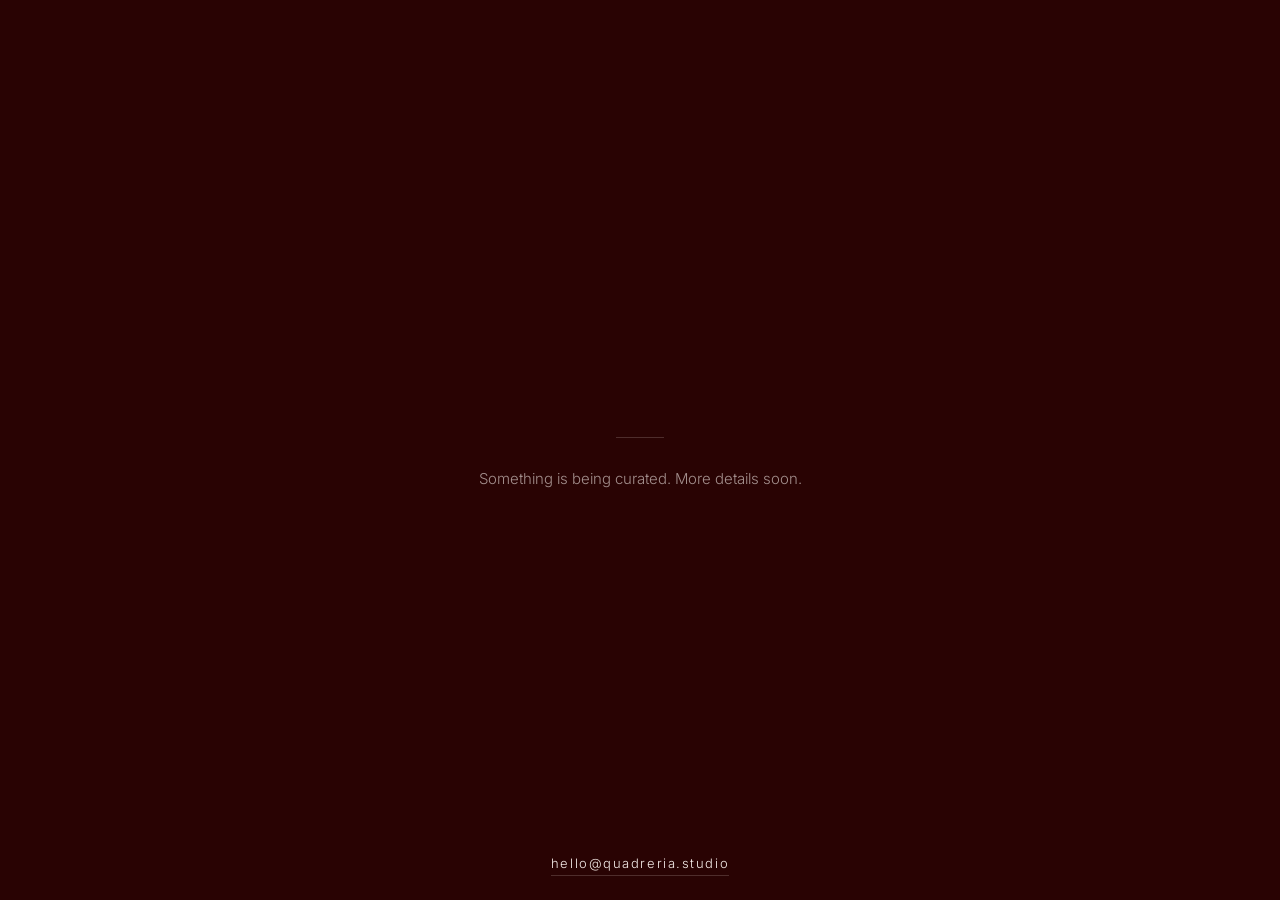
==== index.html @ 6d9799ce "Add files via upload" ====
<!DOCTYPE html>
<html lang="en">
<head>
  <meta charset="UTF-8">
  <meta name="viewport" content="width=device-width, initial-scale=1.0">
  <title>Quadreria Studio — Coming Soon</title>
  <meta name="description" content="Quadreria Studio — fashion collection development for founders, from idea to production-ready collection. Launching soon.">
  <meta name="theme-color" content="#290303">

  <!-- Social share preview -->
  <meta property="og:title" content="Quadreria Studio — Coming Soon">
  <meta property="og:description" content="Something is being curated. More details soon.">
  <meta property="og:url" content="https://quadreria.studio/">
  <meta property="og:type" content="website">

  <link rel="icon" href="assets/favicon.png" type="image/png">

  <link rel="preconnect" href="https://fonts.googleapis.com">
  <link rel="preconnect" href="https://fonts.gstatic.com" crossorigin>
  <link href="https://fonts.googleapis.com/css2?family=Cormorant+Garamond:ital,wght@0,400;0,500;1,400&family=Inter:wght@300;400&display=swap" rel="stylesheet">

  <style>
    :root {
      --bg: #290303;
      --text: #f5ece9;
      --muted: rgba(245, 236, 233, 0.6);
      --line: rgba(245, 236, 233, 0.18);
    }

    * { margin: 0; padding: 0; box-sizing: border-box; }

    html, body { height: 100%; }

    body {
      background-color: var(--bg);
      color: var(--text);
      font-family: 'Inter', sans-serif;
      font-weight: 300;
      min-height: 100vh;
      min-height: 100dvh;
      display: flex;
      flex-direction: column;
      align-items: center;
      justify-content: center;
      text-align: center;
      padding: 32px 20px;
      -webkit-font-smoothing: antialiased;
    }

    main {
      display: flex;
      flex-direction: column;
      align-items: center;
      gap: 28px;
      animation: fadeIn 1.4s ease forwards;
      opacity: 0;
    }

    .hero-gif {
      width: min(360px, 75vw);
      height: auto;
      display: block;
    }

    .eyebrow {
      font-size: 11px;
      letter-spacing: 0.35em;
      text-transform: uppercase;
      color: var(--muted);
    }

    h1 {
      font-family: 'Cormorant Garamond', serif;
      font-weight: 400;
      font-size: clamp(36px, 7vw, 64px);
      letter-spacing: 0.02em;
      line-height: 1.1;
    }

    h1 em { font-style: italic; }

    .divider {
      width: 48px;
      height: 1px;
      background: var(--line);
    }

    .tagline {
      max-width: 420px;
      font-size: 15px;
      line-height: 1.7;
      color: var(--muted);
    }

    .links {
      display: flex;
      gap: 28px;
      flex-wrap: wrap;
      justify-content: center;
    }

    .links a {
      color: var(--text);
      text-decoration: none;
      font-size: 13px;
      letter-spacing: 0.12em;
      padding-bottom: 4px;
      border-bottom: 1px solid var(--line);
      transition: border-color 0.3s ease;
    }

    .links a:hover { border-color: var(--text); }

    footer {
      position: absolute;
      bottom: 24px;
      color: var(--muted);
    }

    @keyframes fadeIn {
      from { opacity: 0; transform: translateY(12px); }
      to   { opacity: 1; transform: translateY(0); }
    }

    @media (max-height: 640px) {
      footer { position: static; margin-top: 40px; }
    }
  </style>
</head>
<body>

  <main>
    <!-- Put your GIF in an "assets" folder and keep this file name, or change the path -->
    <img src="assets/coming-soon.gif" alt="" class="hero-gif">

    <!-- LOGO: add your logo here later, e.g.
    <img src="assets/logo.png" alt="Logo" class="logo">
    -->

    <div class="divider"></div>

    <p class="tagline">
      Something is being curated. More details soon.
    </p>
  </main>

  <footer class="links">
    <a href="mailto:hello@quadreria.studio">hello@quadreria.studio</a>
  </footer>

</body>
</html>
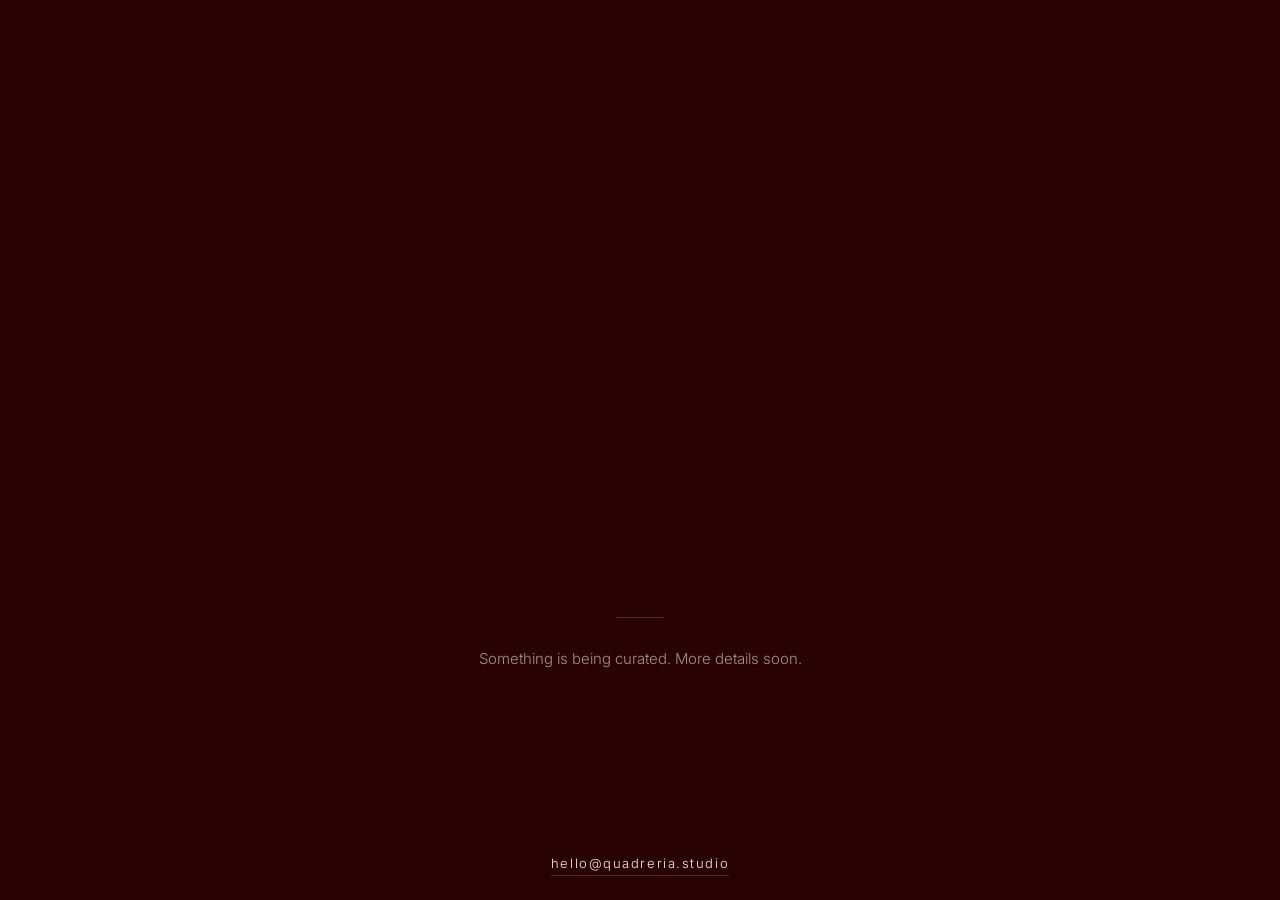
==== commit 84a01f19: "Update index.html fixing asset call" ====
--- a/index.html
+++ b/index.html
@@ -131,7 +131,7 @@
 
   <main>
     <!-- Put your GIF in an "assets" folder and keep this file name, or change the path -->
-    <img src="assets/coming-soon.gif" alt="" class="hero-gif">
+    <img src="assets/coming-soon.GIF" alt="" class="hero-gif">
 
     <!-- LOGO: add your logo here later, e.g.
     <img src="assets/logo.png" alt="Logo" class="logo">
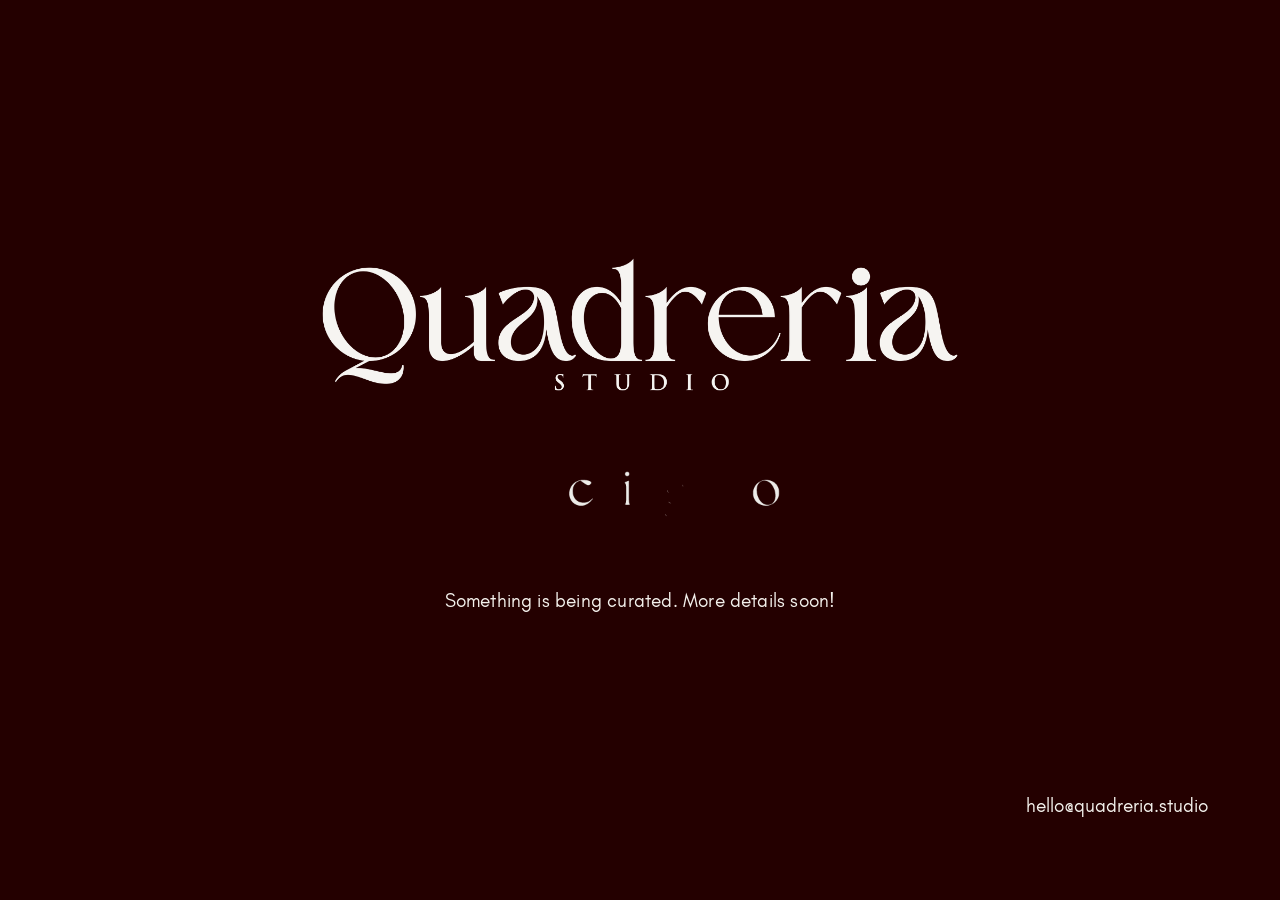
==== commit b02b3210: "Add files via upload" ====
--- a/index.html
+++ b/index.html
@@ -3,28 +3,33 @@
 <head>
   <meta charset="UTF-8">
   <meta name="viewport" content="width=device-width, initial-scale=1.0">
-  <title>Quadreria Studio — Coming Soon</title>
-  <meta name="description" content="Quadreria Studio — fashion collection development for founders, from idea to production-ready collection. Launching soon.">
-  <meta name="theme-color" content="#290303">
+  <title>Quadreria Studio</title>
+  <meta name="description" content="Quadreria Studio — launching soon.">
+  <meta name="theme-color" content="#240000">
 
   <!-- Social share preview -->
-  <meta property="og:title" content="Quadreria Studio — Coming Soon">
-  <meta property="og:description" content="Something is being curated. More details soon.">
+  <meta property="og:title" content="Quadreria Studio">
+  <meta property="og:description" content="Something is being curated. More details soon!">
   <meta property="og:url" content="https://quadreria.studio/">
   <meta property="og:type" content="website">
 
-  <link rel="icon" href="assets/favicon.png" type="image/png">
-
-  <link rel="preconnect" href="https://fonts.googleapis.com">
-  <link rel="preconnect" href="https://fonts.gstatic.com" crossorigin>
-  <link href="https://fonts.googleapis.com/css2?family=Cormorant+Garamond:ital,wght@0,400;0,500;1,400&family=Inter:wght@300;400&display=swap" rel="stylesheet">
+  <!-- Preload the font so the text doesn't flash -->
+  <link rel="preload" href="assets/fonts/glacial-indifference-400.woff2" as="font" type="font/woff2" crossorigin>
 
   <style>
+    /* Glacial Indifference — self-hosted (not available on Google Fonts) */
+    @font-face {
+      font-family: 'Glacial Indifference';
+      src: url('assets/fonts/glacial-indifference-400.woff2') format('woff2'),
+           url('assets/fonts/glacial-indifference-400.woff') format('woff');
+      font-weight: 400;
+      font-style: normal;
+      font-display: swap;
+    }
+
     :root {
-      --bg: #290303;
-      --text: #f5ece9;
-      --muted: rgba(245, 236, 233, 0.6);
-      --line: rgba(245, 236, 233, 0.18);
+      --bg: #240000;
+      --text: #f4f1ec;
     }
 
     * { margin: 0; padding: 0; box-sizing: border-box; }
@@ -34,8 +39,15 @@
     body {
       background-color: var(--bg);
       color: var(--text);
-      font-family: 'Inter', sans-serif;
-      font-weight: 300;
+      font-family: 'Glacial Indifference', sans-serif;
+      min-height: 100vh;
+      min-height: 100dvh;
+      position: relative;
+      overflow-x: hidden;
+      -webkit-font-smoothing: antialiased;
+    }
+
+    main {
       min-height: 100vh;
       min-height: 100dvh;
       display: flex;
@@ -43,110 +55,72 @@
       align-items: center;
       justify-content: center;
       text-align: center;
-      padding: 32px 20px;
-      -webkit-font-smoothing: antialiased;
-    }
-
-    main {
-      display: flex;
-      flex-direction: column;
-      align-items: center;
-      gap: 28px;
-      animation: fadeIn 1.4s ease forwards;
+      padding: 40px 16px 8vh;
+      animation: fadeIn 1.2s ease forwards;
       opacity: 0;
     }
 
-    .hero-gif {
-      width: min(360px, 75vw);
+    .logo {
+      width: 50vw;
+      max-width: 1100px;
       height: auto;
       display: block;
     }
 
-    .eyebrow {
-      font-size: 11px;
-      letter-spacing: 0.35em;
-      text-transform: uppercase;
-      color: var(--muted);
-    }
-
-    h1 {
-      font-family: 'Cormorant Garamond', serif;
-      font-weight: 400;
-      font-size: clamp(36px, 7vw, 64px);
-      letter-spacing: 0.02em;
-      line-height: 1.1;
-    }
-
-    h1 em { font-style: italic; }
-
-    .divider {
-      width: 48px;
-      height: 1px;
-      background: var(--line);
+    .launching {
+      width: 30vw;
+      max-width: 660px;
+      height: auto;
+      display: block;
+      margin-top: 3.5vw;
     }
 
     .tagline {
-      max-width: 420px;
-      font-size: 15px;
-      line-height: 1.7;
-      color: var(--muted);
+      margin-top: 3.5vw;
+      font-size: clamp(15px, 1.5vw, 30px);
+      letter-spacing: 0.01em;
     }
 
-    .links {
-      display: flex;
-      gap: 28px;
-      flex-wrap: wrap;
-      justify-content: center;
+    .email {
+      position: absolute;
+      right: 5.6vw;
+      bottom: 6.5vw;
+      font-size: clamp(15px, 1.5vw, 30px);
+      color: var(--text);
+      text-decoration: none;
     }
 
-    .links a {
-      color: var(--text);
-      text-decoration: none;
-      font-size: 13px;
-      letter-spacing: 0.12em;
-      padding-bottom: 4px;
-      border-bottom: 1px solid var(--line);
-      transition: border-color 0.3s ease;
+    .email:hover { text-decoration: underline; text-underline-offset: 4px; }
+
+    @keyframes fadeIn {
+      from { opacity: 0; }
+      to   { opacity: 1; }
     }
 
-    .links a:hover { border-color: var(--text); }
-
-    footer {
-      position: absolute;
-      bottom: 24px;
-      color: var(--muted);
-    }
-
-    @keyframes fadeIn {
-      from { opacity: 0; transform: translateY(12px); }
-      to   { opacity: 1; transform: translateY(0); }
-    }
-
-    @media (max-height: 640px) {
-      footer { position: static; margin-top: 40px; }
+    /* Tablets & phones */
+    @media (max-width: 768px) {
+      main { padding-bottom: 120px; }
+      .logo { width: 82vw; }
+      .launching { width: 62vw; margin-top: 7vw; }
+      .tagline { margin-top: 7vw; padding: 0 8px; }
+      .email {
+        right: 0;
+        left: 0;
+        bottom: 40px;
+        text-align: center;
+      }
     }
   </style>
 </head>
 <body>
 
   <main>
-    <!-- Put your GIF in an "assets" folder and keep this file name, or change the path -->
-    <img src="assets/coming-soon.GIF" alt="" class="hero-gif">
-
-    <!-- LOGO: add your logo here later, e.g.
-    <img src="assets/logo.png" alt="Logo" class="logo">
-    -->
-
-    <div class="divider"></div>
-
-    <p class="tagline">
-      Something is being curated. More details soon.
-    </p>
+    <img src="assets/logo.png" alt="Quadreria Studio" class="logo">
+    <img src="assets/launching-soon.gif" alt="Launching soon!" class="launching">
+    <p class="tagline">Something is being curated. More details soon!</p>
   </main>
 
-  <footer class="links">
-    <a href="mailto:hello@quadreria.studio">hello@quadreria.studio</a>
-  </footer>
+  <a class="email" href="mailto:hello@quadreria.studio">hello@quadreria.studio</a>
 
 </body>
 </html>
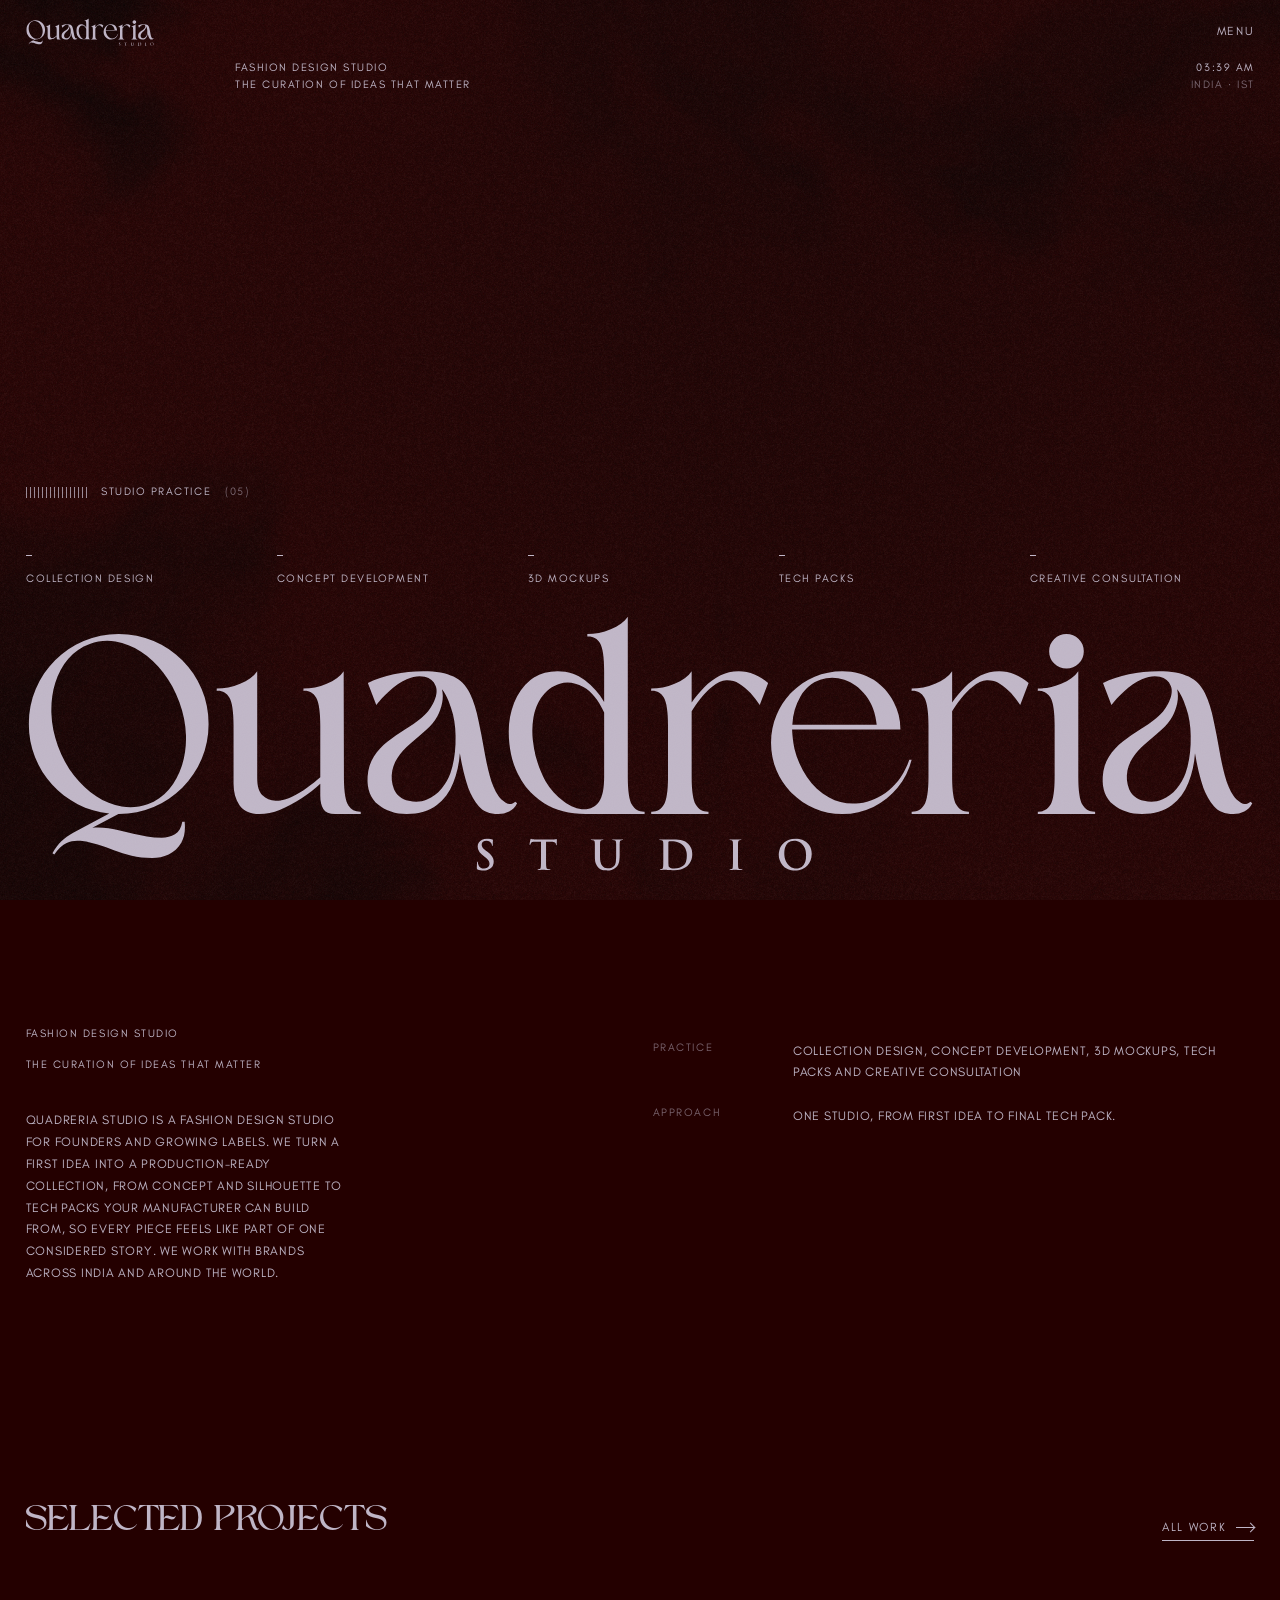
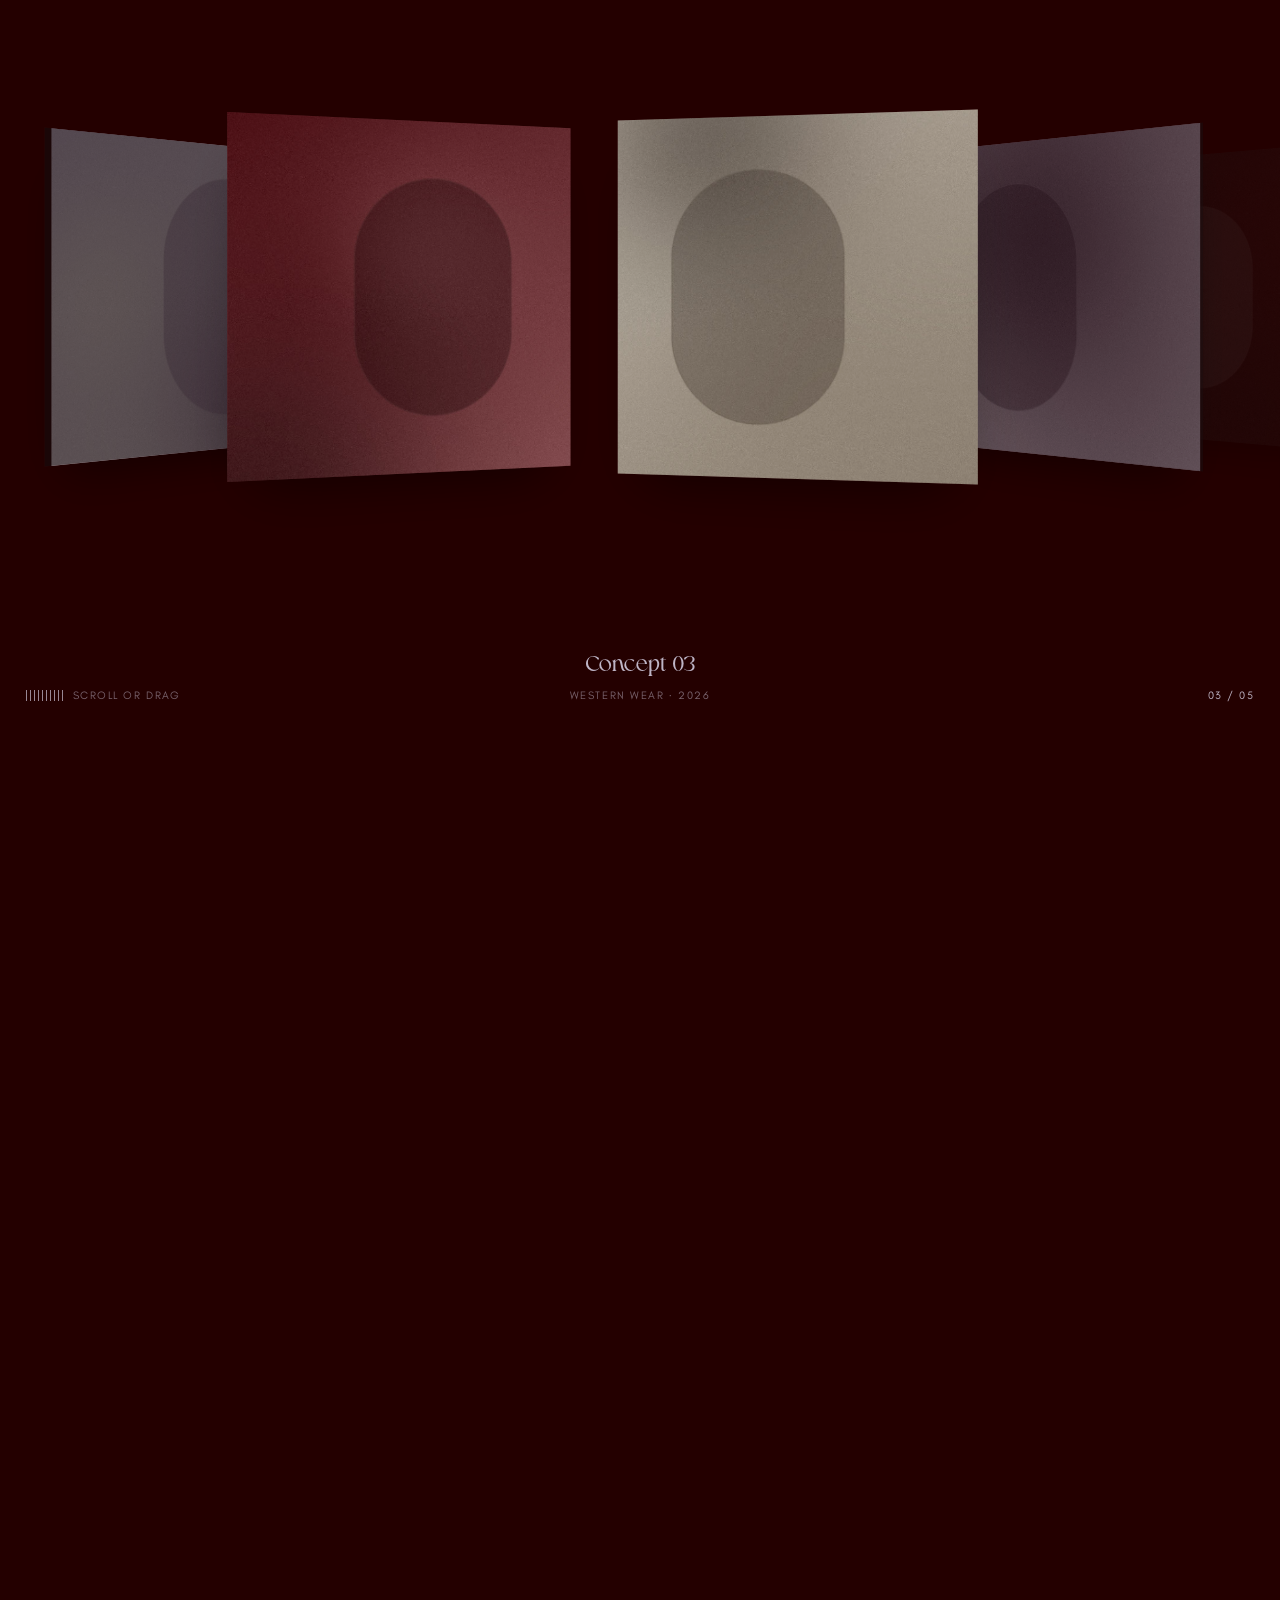
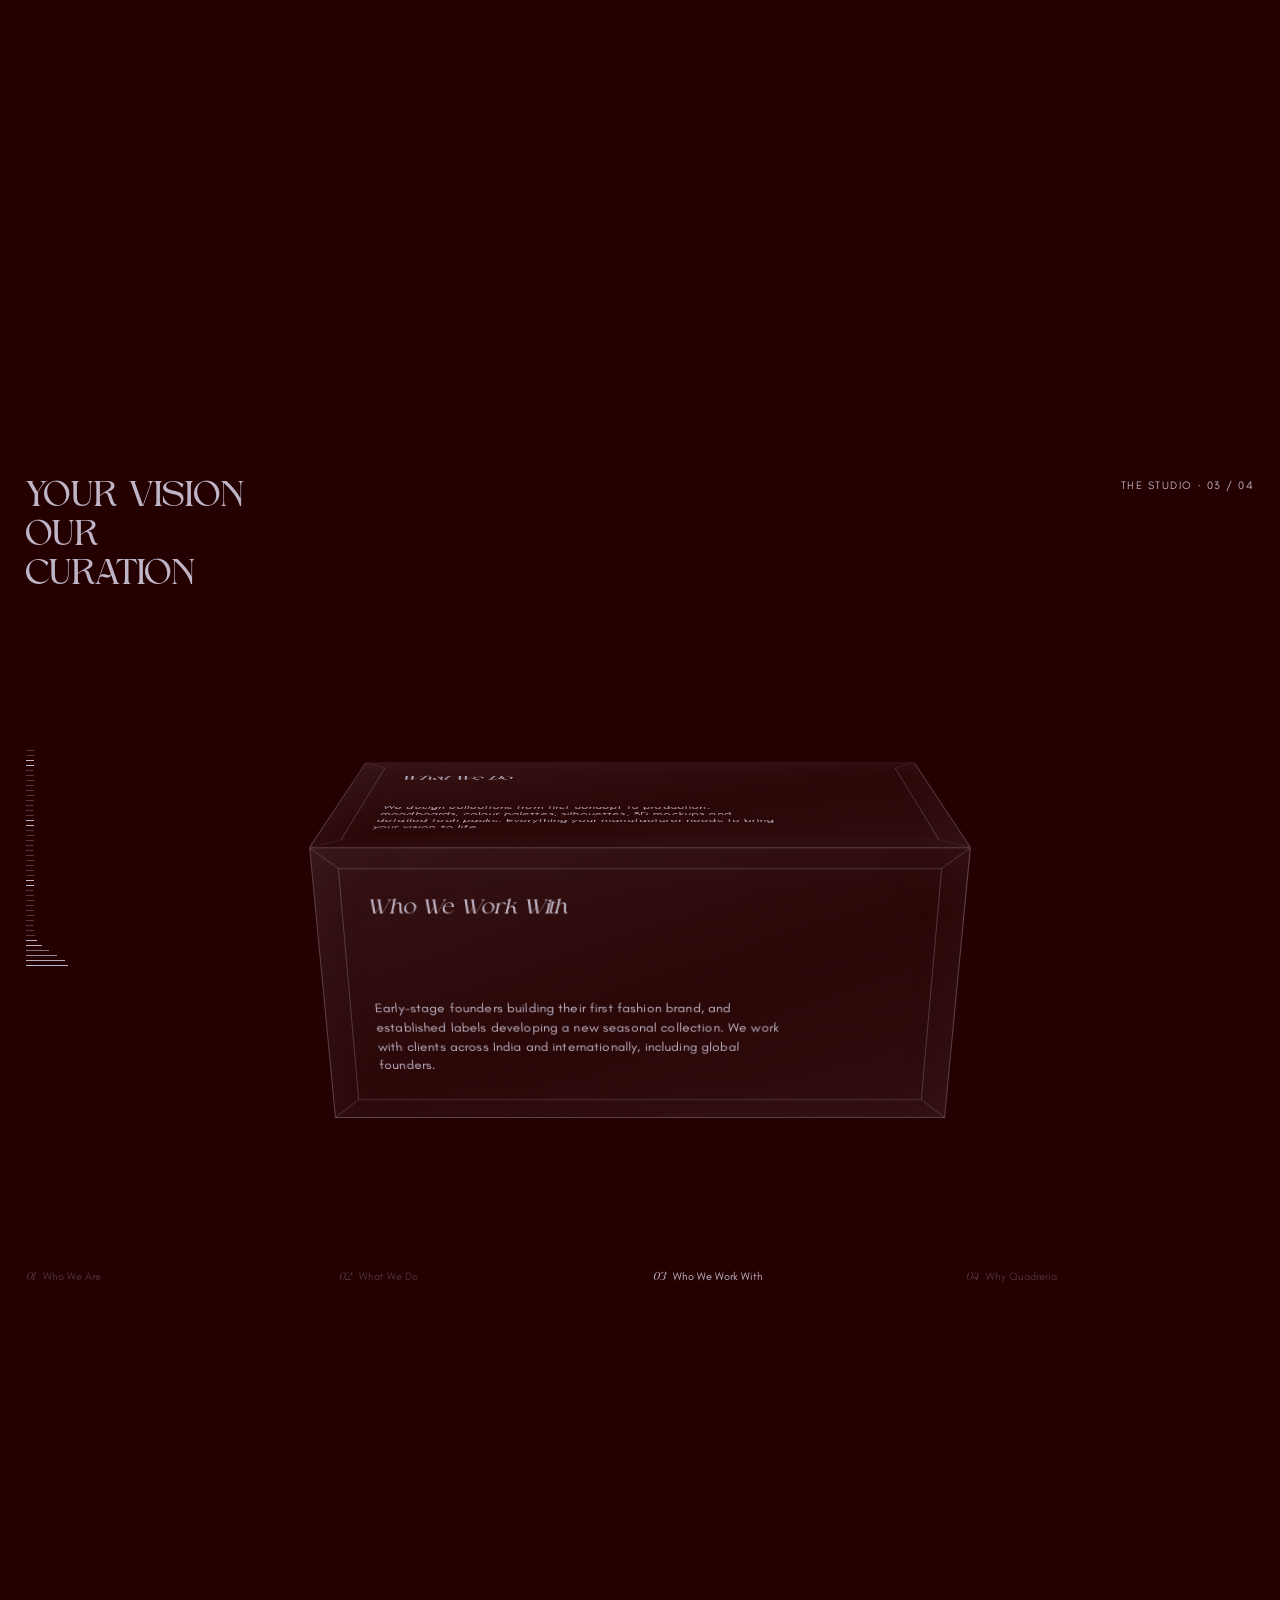
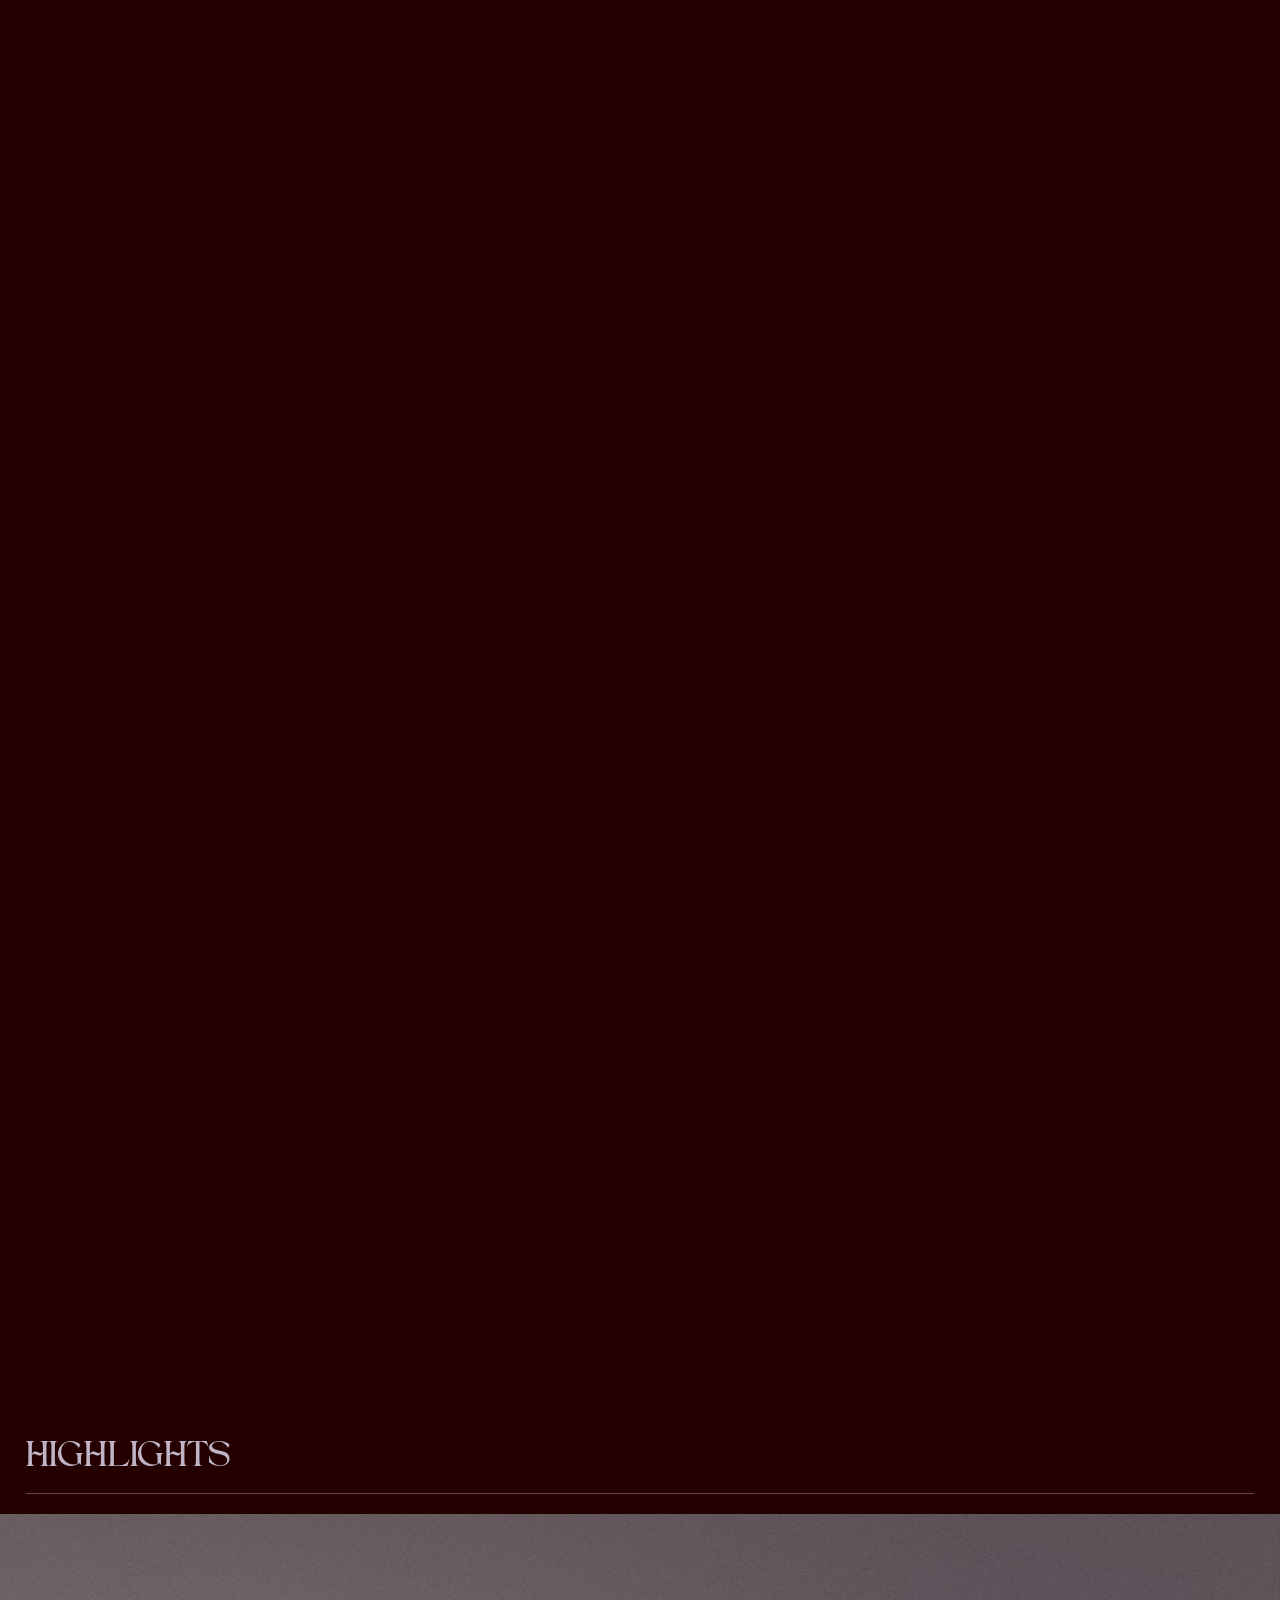
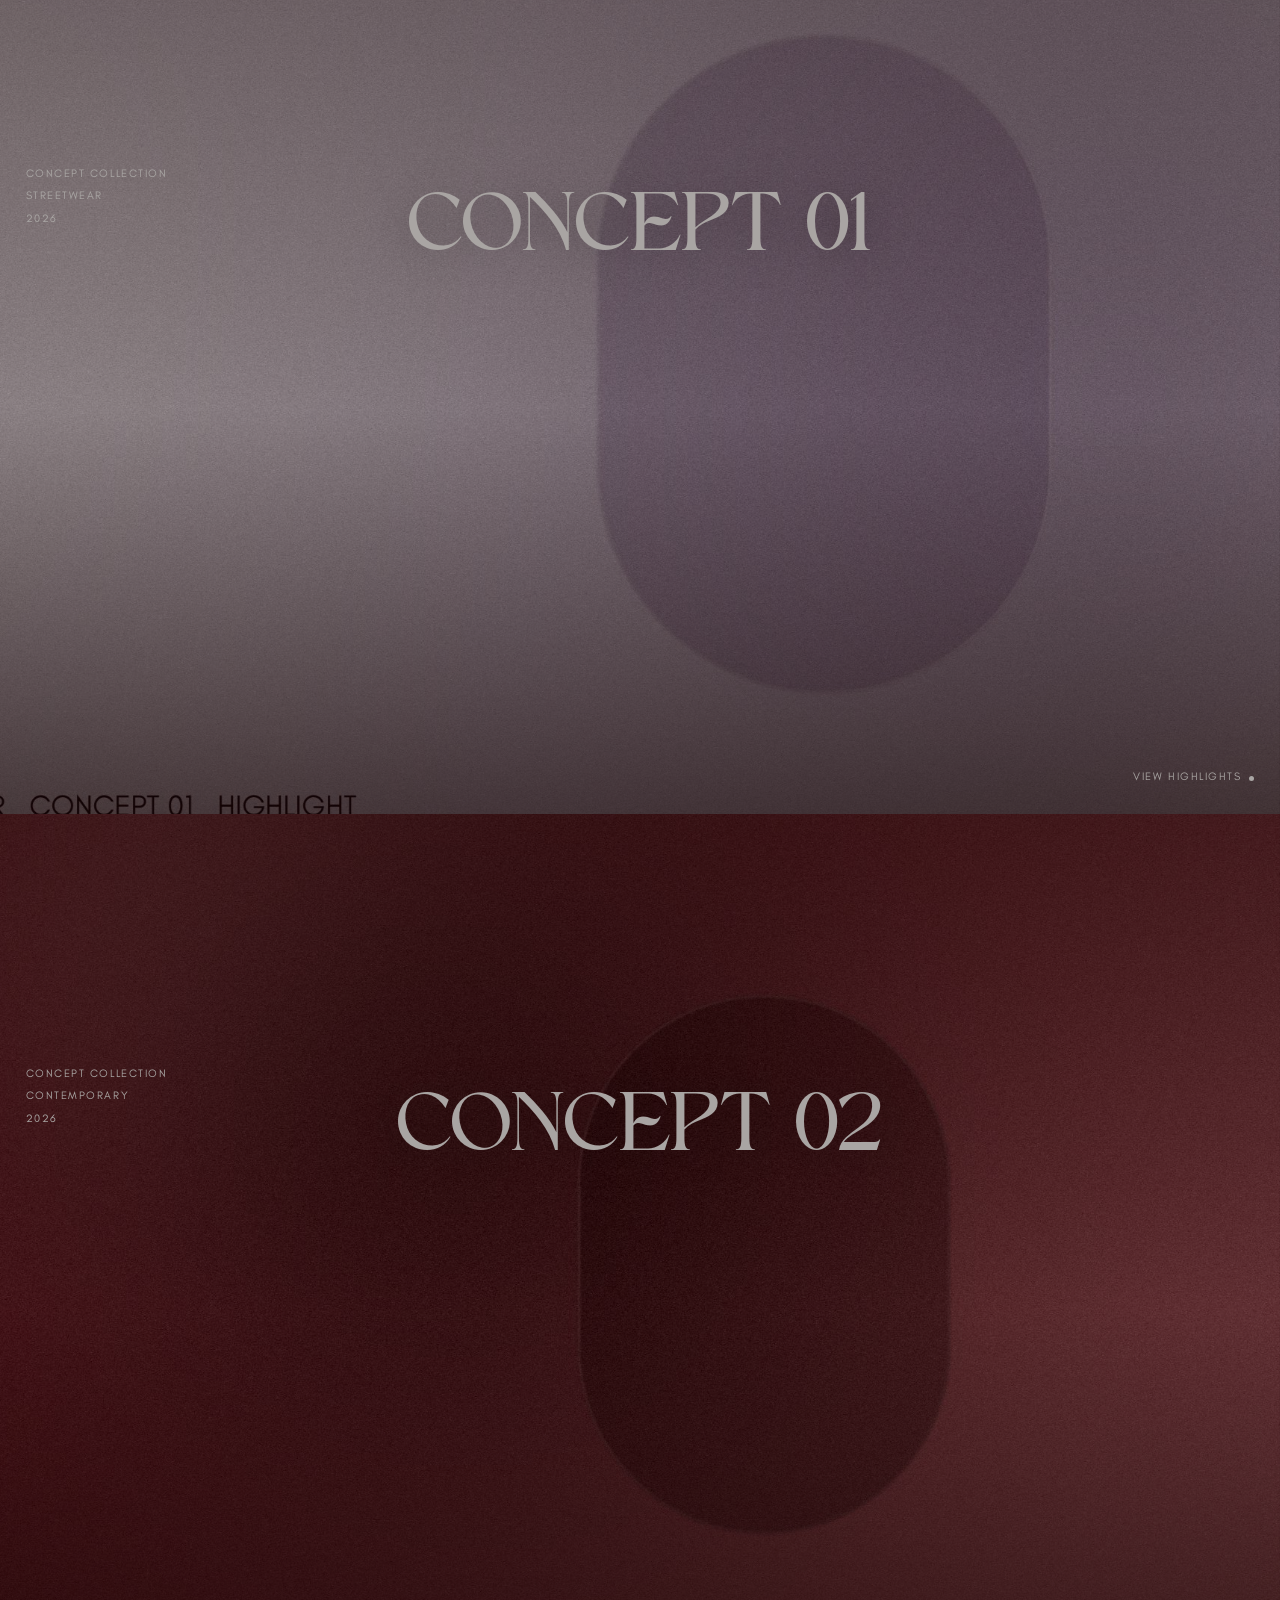
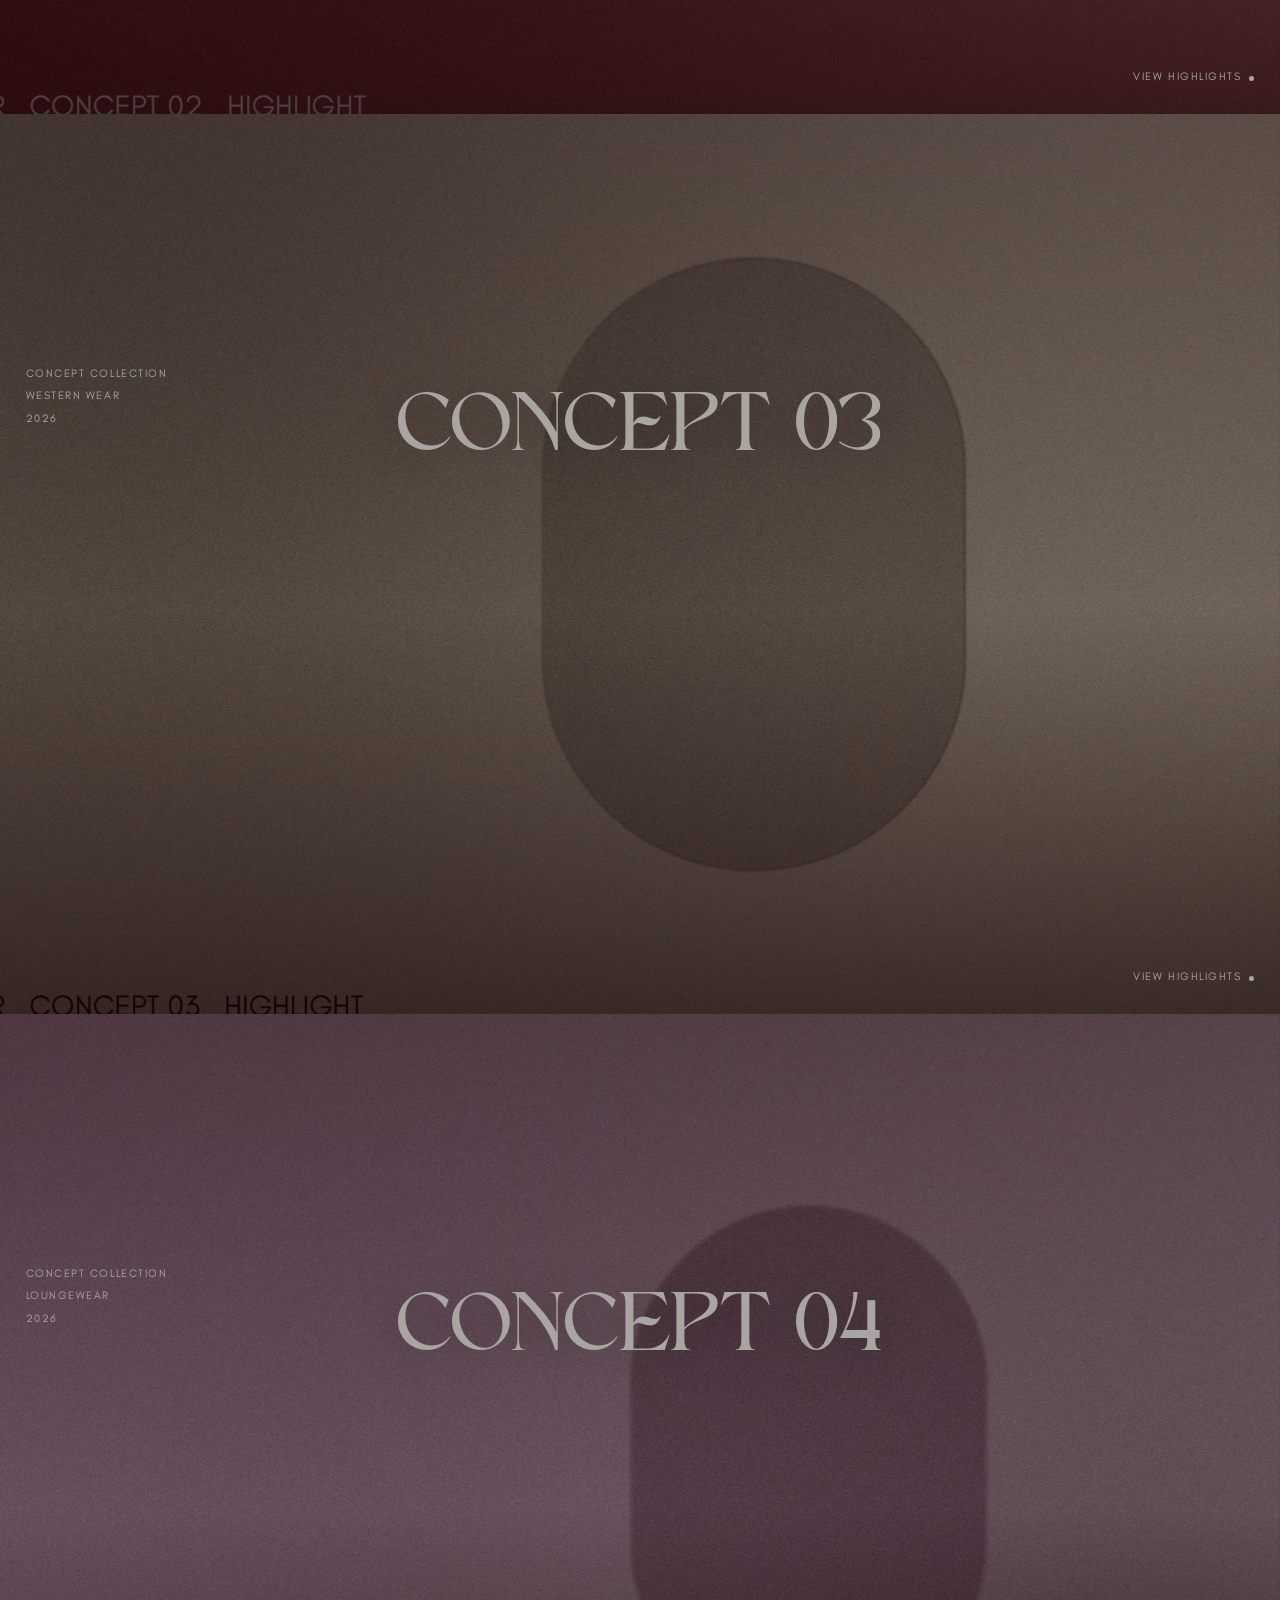
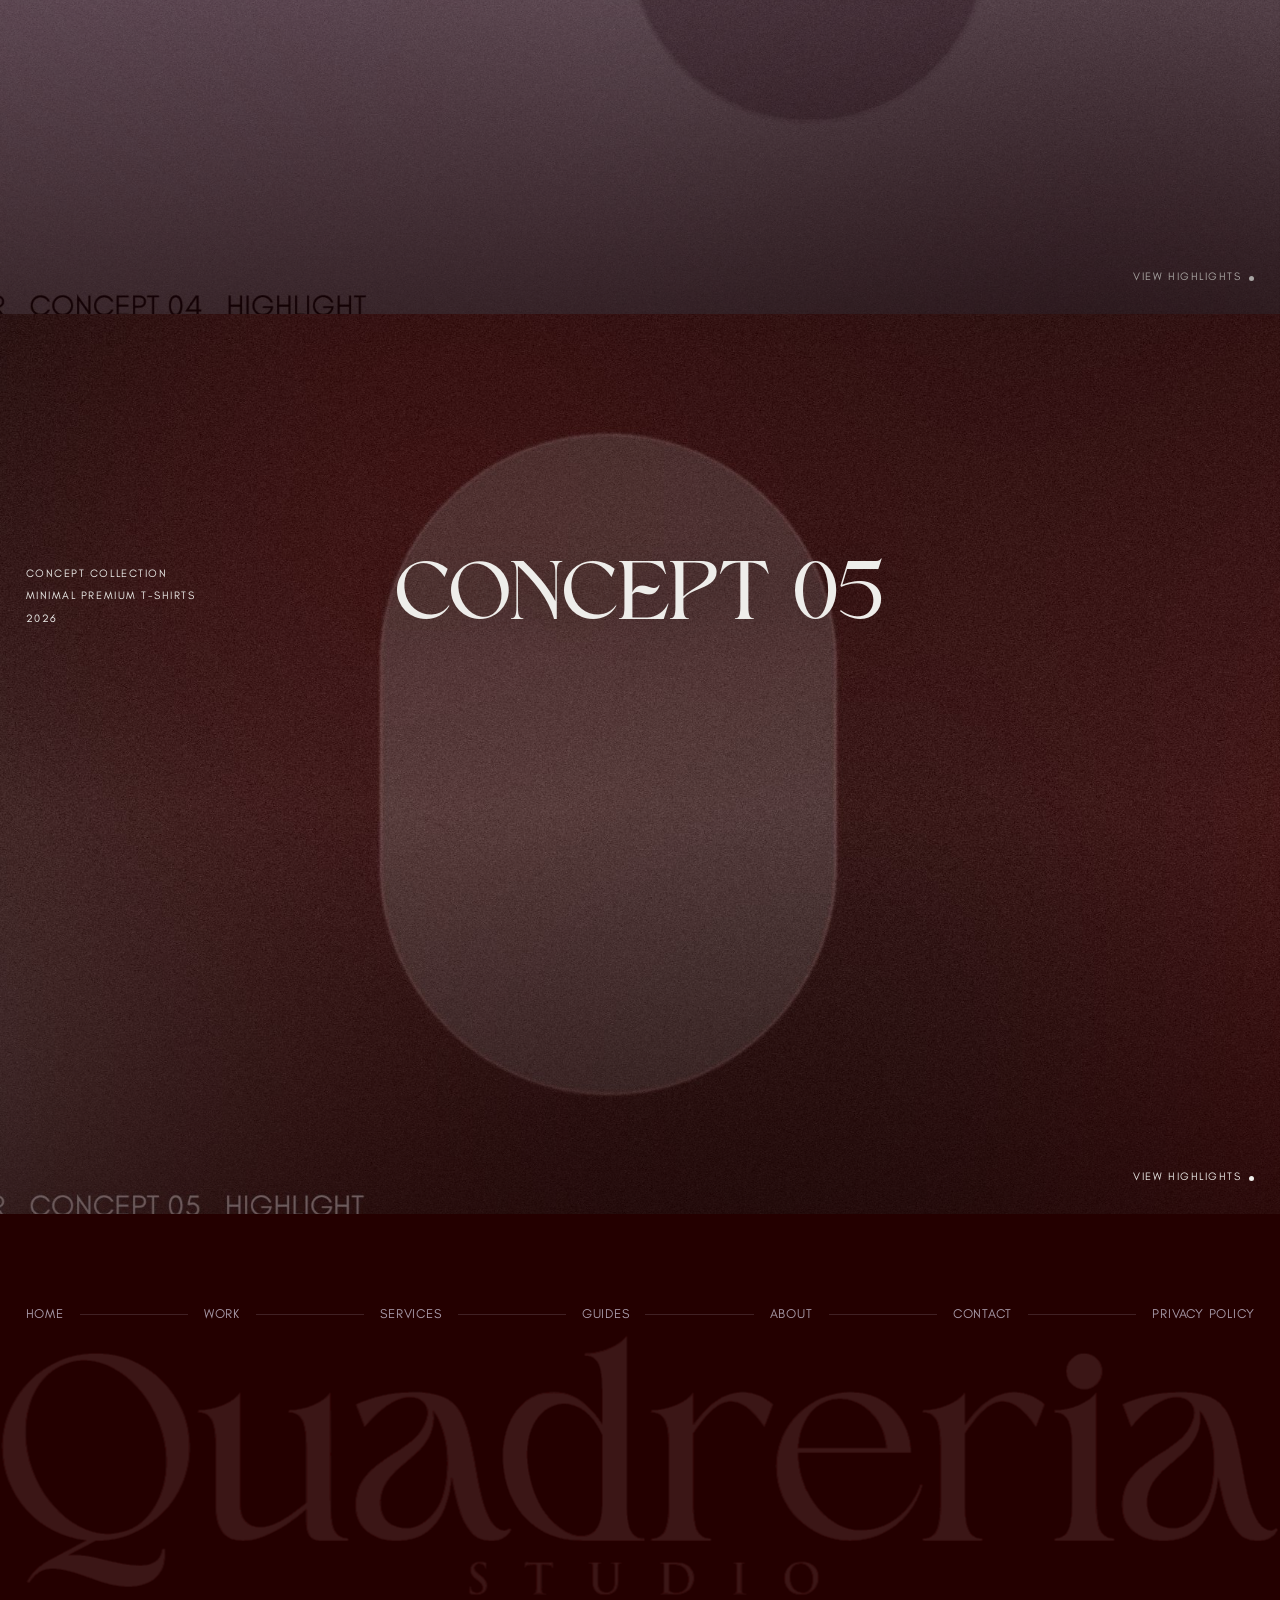
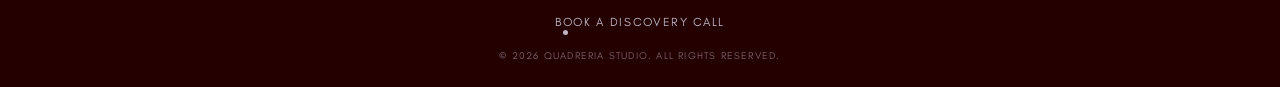
==== commit 874b578c: "Add files via upload" ====
--- a/index.html
+++ b/index.html
@@ -1,126 +1,191 @@
-<!DOCTYPE html>
+<!doctype html>
 <html lang="en">
 <head>
-  <meta charset="UTF-8">
-  <meta name="viewport" content="width=device-width, initial-scale=1.0">
-  <title>Quadreria Studio</title>
-  <meta name="description" content="Quadreria Studio — launching soon.">
-  <meta name="theme-color" content="#240000">
+<meta charset="utf-8">
+<meta name="viewport" content="width=device-width, initial-scale=1, viewport-fit=cover">
+<title>Quadreria Studio — Fashion Design Studio</title>
+<meta name="description" content="Quadreria Studio is a fashion design studio for founders and growing labels. We turn a first idea into a production-ready collection, from concept and silhouette to tech packs.">
+<meta name="theme-color" content="#240000">
+<link rel="canonical" href="https://quadreria.studio/">
+<meta property="og:type" content="website">
+<meta property="og:site_name" content="Quadreria Studio">
+<meta property="og:title" content="Quadreria Studio — Fashion Design Studio">
+<meta property="og:description" content="Quadreria Studio is a fashion design studio for founders and growing labels. We turn a first idea into a production-ready collection, from concept and silhouette to tech packs.">
+<meta property="og:url" content="https://quadreria.studio/">
+<meta property="og:image" content="https://quadreria.studio/assets/images/projects/project-01/highlight.jpg">
+<meta name="twitter:card" content="summary_large_image">
+<link rel="icon" href="assets/brand/favicon.svg" type="image/svg+xml">
+<link rel="icon" href="assets/brand/favicon-64.png" type="image/png" sizes="64x64">
+<link rel="apple-touch-icon" href="assets/brand/apple-touch-icon.png">
+<link rel="preload" href="assets/fonts/higuen-serif.woff2" as="font" type="font/woff2" crossorigin>
+<link rel="preload" href="assets/fonts/glacial-indifference-regular.woff2" as="font" type="font/woff2" crossorigin>
+<link rel="stylesheet" href="assets/css/style.css">
+</head>
+<body class="page-home">
+<canvas id="bg" aria-hidden="true"></canvas>
+<div class="curtain" aria-hidden="true"></div>
+<a class="sr-only" href="#main">Skip to content</a>
 
-  <!-- Social share preview -->
-  <meta property="og:title" content="Quadreria Studio">
-  <meta property="og:description" content="Something is being curated. More details soon!">
-  <meta property="og:url" content="https://quadreria.studio/">
-  <meta property="og:type" content="website">
+<header class="site-header">
+  <a class="brand" href="index.html" aria-label="Quadreria Studio — home"><img src="assets/brand/logo-side-lilac.svg" alt="Quadreria Studio" width="150" height="32"></a>
+  <button class="menu-toggle" aria-expanded="false" aria-controls="menu"><span>Menu</span><span>Close</span></button>
+</header>
 
-  <!-- Preload the font so the text doesn't flash -->
-  <link rel="preload" href="assets/fonts/glacial-indifference-400.woff2" as="font" type="font/woff2" crossorigin>
+<nav class="menu" id="menu" aria-hidden="true" aria-label="Main">
+  <ul class="menu__list">
+      <li class="menu__item"><span class="menu__num">(01)</span><a class="menu__link is-current" href="index.html" data-name="Home"><span class="base">Home</span><span class="alt">home</span></a></li>
+      <li class="menu__item"><span class="menu__num">(02)</span><a class="menu__link" href="work.html" data-name="Work"><span class="base">Work</span><span class="alt">work</span></a></li>
+      <li class="menu__item"><span class="menu__num">(03)</span><a class="menu__link" href="services.html" data-name="Services"><span class="base">Services</span><span class="alt">services</span></a></li>
+      <li class="menu__item"><span class="menu__num">(04)</span><a class="menu__link" href="guides.html" data-name="Guides"><span class="base">Guides</span><span class="alt">guides</span></a></li>
+      <li class="menu__item"><span class="menu__num">(05)</span><a class="menu__link" href="about.html" data-name="About"><span class="base">About</span><span class="alt">about</span></a></li>
+      <li class="menu__item"><span class="menu__num">(06)</span><a class="menu__link" href="contact.html" data-name="Contact"><span class="base">Contact</span><span class="alt">contact</span></a></li>
+  </ul>
+  <div class="menu__preview">
+    <div class="menu__frame">
+        <img src="assets/images/menu/home.jpg" alt="" loading="lazy">
+        <img src="assets/images/menu/work.jpg" alt="" loading="lazy">
+        <img src="assets/images/menu/services.jpg" alt="" loading="lazy">
+        <img src="assets/images/menu/guides.jpg" alt="" loading="lazy">
+        <img src="assets/images/menu/about.jpg" alt="" loading="lazy">
+        <img src="assets/images/menu/contact.jpg" alt="" loading="lazy">
+    </div>
+    <div class="menu__caption label"><span class="menu__num-now">01 / 06</span><span class="menu__name-now">Home</span></div>
+  </div>
+  <div class="menu__foot label">
+    <a href="mailto:hello@quadreria.studio">hello@quadreria.studio</a>
+    <a href="https://www.instagram.com/quadreria.studio/" target="_blank" rel="noopener">(IG) quadreria.studio</a>
+    <a href="https://topmate.io/ayushisingla/2372223?utm_source=public_profile&utm_campaign=ayushisingla" data-booking>Book a Discovery Call</a>
+    <span>Local time (IST) <span data-clock></span></span>
+  </div>
+</nav>
 
-  <style>
-    /* Glacial Indifference — self-hosted (not available on Google Fonts) */
-    @font-face {
-      font-family: 'Glacial Indifference';
-      src: url('assets/fonts/glacial-indifference-400.woff2') format('woff2'),
-           url('assets/fonts/glacial-indifference-400.woff') format('woff');
-      font-weight: 400;
-      font-style: normal;
-      font-display: swap;
-    }
+<main id="main">
 
-    :root {
-      --bg: #240000;
-      --text: #f4f1ec;
-    }
+<!-- Section 1 · Hero -->
+<section class="hero" aria-label="Introduction">
+  <div class="hero__top">
+    <div class="hero__studio label"><div>Fashion Design Studio</div><div>The Curation of Ideas That Matter</div></div>
+    <div class="hero__clock label"><span data-clock></span><br><span class="label--dim">India · IST</span></div>
+  </div>
+  <div class="hero__mid">
+    <div class="hero__bar label"><span class="ticks" aria-hidden="true"><i></i><i></i><i></i><i></i><i></i><i></i><i></i><i></i><i></i><i></i><i></i><i></i><i></i><i></i><i></i><i></i></span><span>Studio Practice</span><span class="label--dim">(05)</span></div>
+    <ul class="hero__practice label">
+      <li>Collection Design</li><li>Concept Development</li><li>3D Mockups</li><li>Tech Packs</li><li>Creative Consultation</li>
+    </ul>
+  </div>
+  <h1 class="hero__mark"><img src="assets/brand/logo-center-lilac.svg" alt="Quadreria Studio" width="2793" height="588"></h1>
+</section>
 
-    * { margin: 0; padding: 0; box-sizing: border-box; }
+<section class="intro" aria-label="About the studio">
+  <div class="intro__left">
+    <span class="label" data-reveal>Fashion Design Studio</span>
+    <span class="label" data-reveal>The Curation of Ideas That Matter</span>
+    <p class="copy" data-reveal>Quadreria Studio is a fashion design studio for founders and growing labels. We turn a first idea into a production-ready collection, from concept and silhouette to tech packs your manufacturer can build from, so every piece feels like part of one considered story. We work with brands across India and around the world.</p>
+  </div>
+  <dl class="intro__right">
+    <dt class="label" data-reveal>Practice</dt><dd data-reveal>Collection design, concept development, 3D mockups, tech packs and creative consultation</dd>
+    <dt class="label" data-reveal>Approach</dt><dd data-reveal>One studio, from first idea to final tech pack.</dd>
+  </dl>
+</section>
 
-    html, body { height: 100%; }
+<!-- Section 2 · Project carousel -->
+<section class="showcase" aria-label="Selected projects">
+  <div class="showcase__stage">
+    <div class="showcase__head">
+      <h2>Selected Projects</h2>
+      <a class="link-u" href="work.html">All work <span class="arrow"></span></a>
+    </div>
+    <div class="showcase__ring"></div>
+    <div class="showcase__foot">
+      <div class="showcase__hint label label--dim"><span class="ticks" aria-hidden="true"><i></i><i></i><i></i><i></i><i></i><i></i><i></i><i></i><i></i><i></i></span> Scroll or drag</div>
+      <div class="showcase__title"><h3>&nbsp;</h3><span class="label label--dim"></span></div>
+      <div class="showcase__count label">01 / 05</div>
+    </div>
+  </div>
+</section>
 
-    body {
-      background-color: var(--bg);
-      color: var(--text);
-      font-family: 'Glacial Indifference', sans-serif;
-      min-height: 100vh;
-      min-height: 100dvh;
-      position: relative;
-      overflow-x: hidden;
-      -webkit-font-smoothing: antialiased;
-    }
+<!-- Section 3 · Cuboid -->
+<section class="cuboid" aria-label="The studio">
+  <div class="cuboid__stage">
+    <div class="cuboid__top">
+      <h2>Your Vision<br>Our Curation</h2>
+      <span class="label">The Studio · <span class="cuboid__count">01 / 04</span></span>
+    </div>
+    <div class="cuboid__scale" aria-hidden="true"></div>
+    <div class="cuboid__scene">
+      <div class="prism">
+        <div class="face">
+          <svg class="face__bevel" viewBox="0 0 100 100" preserveAspectRatio="none" aria-hidden="true"><rect x="4" y="7" width="92" height="86"/><line x1="0" y1="0" x2="4" y2="7"/><line x1="100" y1="0" x2="96" y2="7"/><line x1="0" y1="100" x2="4" y2="93"/><line x1="100" y1="100" x2="96" y2="93"/></svg>
+          <div class="face__inner"><h3>Who We Are</h3><p>Quadreria Studio is a fashion design studio that turns founders’ ideas into complete collections. Our name comes from the Italian word for a curated gallery, and every collection we create is curated with the same care.</p></div>
+        </div><div class="face">
+          <svg class="face__bevel" viewBox="0 0 100 100" preserveAspectRatio="none" aria-hidden="true"><rect x="4" y="7" width="92" height="86"/><line x1="0" y1="0" x2="4" y2="7"/><line x1="100" y1="0" x2="96" y2="7"/><line x1="0" y1="100" x2="4" y2="93"/><line x1="100" y1="100" x2="96" y2="93"/></svg>
+          <div class="face__inner"><h3>What We Do</h3><p>We design collections from first concept to production: moodboards, colour palettes, silhouettes, 3D mockups and detailed tech packs. Everything your manufacturer needs to bring your vision to life.</p></div>
+        </div><div class="face">
+          <svg class="face__bevel" viewBox="0 0 100 100" preserveAspectRatio="none" aria-hidden="true"><rect x="4" y="7" width="92" height="86"/><line x1="0" y1="0" x2="4" y2="7"/><line x1="100" y1="0" x2="96" y2="7"/><line x1="0" y1="100" x2="4" y2="93"/><line x1="100" y1="100" x2="96" y2="93"/></svg>
+          <div class="face__inner"><h3>Who We Work With</h3><p>Early-stage founders building their first fashion brand, and established labels developing a new seasonal collection. We work with clients across India and internationally, including global founders.</p></div>
+        </div><div class="face">
+          <svg class="face__bevel" viewBox="0 0 100 100" preserveAspectRatio="none" aria-hidden="true"><rect x="4" y="7" width="92" height="86"/><line x1="0" y1="0" x2="4" y2="7"/><line x1="100" y1="0" x2="96" y2="7"/><line x1="0" y1="100" x2="4" y2="93"/><line x1="100" y1="100" x2="96" y2="93"/></svg>
+          <div class="face__inner"><h3>Why Quadreria</h3><p>We listen closely, understand your market, and give every design decision a clear reason. Backed by years in sampling and production, we create collections that are distinctive, sellable and ready to build.</p></div>
+        </div>
+      </div>
+    </div>
+    <div class="cuboid__tabs label">
+      <button><em>01</em> Who We Are</button><button><em>02</em> What We Do</button><button><em>03</em> Who We Work With</button><button><em>04</em> Why Quadreria</button>
+    </div>
+  </div>
+</section>
 
-    main {
-      min-height: 100vh;
-      min-height: 100dvh;
-      display: flex;
-      flex-direction: column;
-      align-items: center;
-      justify-content: center;
-      text-align: center;
-      padding: 40px 16px 8vh;
-      animation: fadeIn 1.2s ease forwards;
-      opacity: 0;
-    }
+<!-- Section 4 · Highlights -->
+<section class="highlights" aria-label="Highlights">
+  <div class="highlights__head"><h2 data-reveal>Highlights</h2></div>
+  <div class="hl"></div>
+</section>
 
-    .logo {
-      width: 50vw;
-      max-width: 1100px;
-      height: auto;
-      display: block;
-    }
+</main>
 
-    .launching {
-      width: 30vw;
-      max-width: 660px;
-      height: auto;
-      display: block;
-      margin-top: 3.5vw;
-    }
+<footer class="site-footer">
+  <nav class="footer-nav" aria-label="Footer"><a href="index.html">Home</a><span class="r"></span><a href="work.html">Work</a><span class="r"></span><a href="services.html">Services</a><span class="r"></span><a href="guides.html">Guides</a><span class="r"></span><a href="about.html">About</a><span class="r"></span><a href="contact.html">Contact</a><span class="r"></span><a href="privacy-policy.html">Privacy Policy</a></nav>
+  <svg class="footer-mark" viewBox="45 86 2795 578" aria-label="Quadreria Studio" role="img">
+    <defs>
+      <filter id="liquid" filterUnits="userSpaceOnUse" x="0" y="0" width="2880" height="810">
+        <feTurbulence id="turb" type="fractalNoise" baseFrequency="0.0022 0.010" numOctaves="1" seed="4" result="noise"/>
+        <feDisplacementMap id="disp" in="SourceGraphic" in2="noise" scale="150" xChannelSelector="R" yChannelSelector="G" result="warp"/>
+        <!-- colour fringes on the edges: black one side, lilac the other -->
+        <feFlood flood-color="#050000" result="tealC"/>
+        <feComposite in="tealC" in2="warp" operator="in" result="teal"/>
+        <feOffset id="offT" in="teal" dx="16" dy="2" result="tealO"/>
+        <feFlood flood-color="#bfb5c6" flood-opacity="0.55" result="goldC"/>
+        <feComposite in="goldC" in2="warp" operator="in" result="gold"/>
+        <feOffset id="offG" in="gold" dx="-16" dy="-2" result="goldO"/>
+        <feComponentTransfer id="fringeFade" in="tealO" result="tealF"><feFuncA type="linear" slope="1"/></feComponentTransfer>
+        <feComponentTransfer id="fringeFade2" in="goldO" result="goldF"><feFuncA type="linear" slope="1"/></feComponentTransfer>
+        <feMerge><feMergeNode in="goldF"/><feMergeNode in="tealF"/><feMergeNode in="warp"/></feMerge>
+      </filter>
+<g/><clipPath id="e8bc8dba9f"><rect x="0" width="2803" y="0" height="602"/></clipPath><clipPath id="1dfb3f0198"><path d="M 9 0.28125 L 49 0.28125 L 49 73 L 9 73 Z M 9 0.28125 " clip-rule="nonzero"/></clipPath><clipPath id="8f8f2062d3"><path d="M 130 0.28125 L 193 0.28125 L 193 72 L 130 72 Z M 130 0.28125 " clip-rule="nonzero"/></clipPath><clipPath id="2710d118dd"><path d="M 697 0.28125 L 773 0.28125 L 773 73 L 697 73 Z M 697 0.28125 " clip-rule="nonzero"/></clipPath><clipPath id="4fb71b73e6"><rect x="0" width="853" y="0" height="95"/></clipPath>
+    </defs>
+    <g filter="url(#liquid)"><g transform="matrix(1, 0, 0, 1, 47, 92)"><g clip-path="url(#e8bc8dba9f)"><g fill="var(--mark)" fill-opacity="1"><g transform="translate(2.786605, 449.956348)"><g><path d="M 204.6875 -409.359375 C 176.351562 -409.359375 149.816406 -404.070312 125.078125 -393.5 C 100.347656 -382.925781 78.601562 -368.265625 59.84375 -349.515625 C 41.09375 -330.765625 26.429688 -309.019531 15.859375 -284.28125 C 5.285156 -259.539062 0 -233.007812 0 -204.6875 C 0 -178.351562 4.6875 -153.414062 14.0625 -129.875 C 23.4375 -106.332031 36.398438 -85.382812 52.953125 -67.03125 C 69.515625 -48.675781 88.96875 -33.8125 111.3125 -22.4375 C 133.65625 -11.070312 157.597656 -3.992188 183.140625 -1.203125 L 101.140625 42.5 C 90.765625 48.082031 81.785156 54.5625 74.203125 61.9375 C 66.628906 69.320312 59.847656 78.398438 53.859375 89.171875 L 58.046875 92.171875 C 67.222656 79.003906 76.597656 70.222656 86.171875 65.828125 C 95.753906 61.441406 106.226562 59.847656 117.59375 61.046875 C 128.96875 62.242188 141.4375 64.835938 155 68.828125 C 168.164062 72.816406 181.132812 77.300781 193.90625 82.28125 C 206.675781 87.269531 220.140625 91.460938 234.296875 94.859375 C 248.460938 98.253906 263.925781 99.953125 280.6875 99.953125 C 293.851562 99.953125 306.421875 97.253906 318.390625 91.859375 C 330.359375 86.472656 339.929688 77.695312 347.109375 65.53125 C 354.296875 53.363281 356.894531 37.304688 354.90625 17.359375 L 349.515625 17.359375 C 347.117188 31.316406 341.53125 40.890625 332.75 46.078125 C 323.976562 51.265625 313.90625 53.859375 302.53125 53.859375 C 291.164062 53.859375 279.894531 52.863281 268.71875 50.875 C 248.375 47.28125 227.828125 42.789062 207.078125 37.40625 C 186.328125 32.019531 165.578125 29.925781 144.828125 31.125 L 204.078125 0 L 204.6875 0 C 233.007812 0 259.539062 -5.285156 284.28125 -15.859375 C 309.019531 -26.429688 330.765625 -41.09375 349.515625 -59.84375 C 368.265625 -78.601562 382.925781 -100.347656 393.5 -125.078125 C 404.070312 -149.816406 409.359375 -176.351562 409.359375 -204.6875 C 409.359375 -233.007812 404.070312 -259.539062 393.5 -284.28125 C 382.925781 -309.019531 368.265625 -330.765625 349.515625 -349.515625 C 330.765625 -368.265625 309.019531 -382.925781 284.28125 -393.5 C 259.539062 -404.070312 233.007812 -409.359375 204.6875 -409.359375 Z M 138.84375 -386.625 C 158 -393.800781 177.550781 -395.691406 197.5 -392.296875 C 217.445312 -388.910156 236.796875 -381.132812 255.546875 -368.96875 C 274.304688 -356.800781 291.265625 -340.941406 306.421875 -321.390625 C 321.585938 -301.835938 333.757812 -279.492188 342.9375 -254.359375 C 352.113281 -229.222656 357.097656 -204.382812 357.890625 -179.84375 C 358.691406 -155.300781 355.695312 -132.359375 348.90625 -111.015625 C 342.125 -89.671875 332.148438 -71.21875 318.984375 -55.65625 C 305.816406 -40.09375 289.660156 -28.921875 270.515625 -22.140625 C 251.359375 -15.359375 231.707031 -13.660156 211.5625 -17.046875 C 191.414062 -20.441406 172.066406 -28.222656 153.515625 -40.390625 C 134.960938 -52.566406 118.101562 -68.328125 102.9375 -87.671875 C 87.78125 -107.023438 75.613281 -129.269531 66.4375 -154.40625 C 57.257812 -179.539062 52.269531 -204.476562 51.46875 -229.21875 C 50.664062 -253.957031 53.554688 -276.898438 60.140625 -298.046875 C 66.722656 -319.191406 76.695312 -337.546875 90.0625 -353.109375 C 103.4375 -368.671875 119.695312 -379.84375 138.84375 -386.625 Z M 138.84375 -386.625 "/></g></g></g><g fill="var(--mark)" fill-opacity="1"><g transform="translate(430.699465, 449.956348)"><g><path d="M 38.296875 -200.5 C 38.296875 -232.414062 35.101562 -253.859375 28.71875 -264.828125 C 22.34375 -275.796875 12.769531 -280.882812 0 -280.09375 L 0 -285.484375 C 17.550781 -285.484375 35.304688 -289.171875 53.265625 -296.546875 C 71.222656 -303.929688 84.191406 -313.410156 92.171875 -324.984375 L 92.171875 -81.390625 C 92.171875 -63.441406 96.160156 -50.472656 104.140625 -42.484375 C 112.117188 -34.503906 122.09375 -30.316406 134.0625 -29.921875 C 146.03125 -29.921875 158.097656 -32.8125 170.265625 -38.59375 C 182.429688 -44.382812 194.203125 -51.46875 205.578125 -59.84375 C 216.953125 -68.226562 227.023438 -76.207031 235.796875 -83.78125 L 235.796875 -200.5 C 235.796875 -232.414062 232.601562 -253.859375 226.21875 -264.828125 C 219.84375 -275.796875 210.269531 -280.882812 197.5 -280.09375 L 197.5 -285.484375 C 215.050781 -285.484375 232.703125 -289.171875 250.453125 -296.546875 C 268.210938 -303.929688 281.082031 -313.410156 289.0625 -324.984375 L 289.671875 -77.796875 C 290.066406 -48.671875 293.457031 -29.21875 299.84375 -19.4375 C 306.226562 -9.664062 315.601562 -4.984375 327.96875 -5.390625 L 327.96875 0 L 269.921875 0 C 256.347656 0 247.265625 -3.789062 242.671875 -11.375 C 238.085938 -18.957031 235.796875 -28.734375 235.796875 -40.703125 L 235.796875 -68.828125 C 223.429688 -57.253906 209.269531 -46.179688 193.3125 -35.609375 C 177.351562 -25.035156 161.09375 -16.457031 144.53125 -9.875 C 127.976562 -3.289062 112.316406 0 97.546875 0 C 76.003906 0 60.742188 -6.679688 51.765625 -20.046875 C 42.785156 -33.410156 38.296875 -49.867188 38.296875 -69.421875 Z M 38.296875 -200.5 "/></g></g></g><g fill="var(--mark)" fill-opacity="1"><g transform="translate(774.22666, 449.956348)"><g><path d="M 340.53125 -24.53125 C 336.144531 -15.757812 330.0625 -9.476562 322.28125 -5.6875 C 314.5 -1.894531 306.222656 0 297.453125 0 C 277.898438 0 263.132812 -5.882812 253.15625 -17.65625 C 243.1875 -29.425781 235.207031 -43.289062 229.21875 -59.25 C 225.226562 -70.820312 221.632812 -83.390625 218.4375 -96.953125 C 215.25 -110.515625 212.457031 -124.28125 210.0625 -138.25 C 208.46875 -114.707031 203.476562 -92.363281 195.09375 -71.21875 C 186.71875 -50.070312 174.050781 -32.914062 157.09375 -19.75 C 140.144531 -6.582031 117.503906 0 89.171875 0 C 63.234375 0 41.488281 -7.179688 23.9375 -21.546875 C 6.382812 -35.910156 -1.59375 -57.054688 0 -84.984375 C 1.195312 -102.941406 5.984375 -118.300781 14.359375 -131.0625 C 22.742188 -143.832031 33.21875 -155.101562 45.78125 -164.875 C 58.351562 -174.65625 71.421875 -183.734375 84.984375 -192.109375 C 98.546875 -200.492188 111.015625 -209.273438 122.390625 -218.453125 C 133.765625 -227.628906 142.441406 -238.203125 148.421875 -250.171875 C 157.203125 -266.921875 159.394531 -280.679688 155 -291.453125 C 150.613281 -302.234375 142.335938 -309.117188 130.171875 -312.109375 C 118.003906 -315.097656 104.335938 -313.203125 89.171875 -306.421875 C 75.210938 -300.035156 61.847656 -290.957031 49.078125 -279.1875 C 36.304688 -267.414062 26.53125 -256.941406 19.75 -247.765625 L 0.59375 -298.046875 C 18.15625 -306.421875 37.804688 -313.003906 59.546875 -317.796875 C 81.296875 -322.585938 103.738281 -324.984375 126.875 -324.984375 C 156.40625 -324.984375 179.347656 -320.890625 195.703125 -312.703125 C 212.066406 -304.523438 224.4375 -291.859375 232.8125 -274.703125 C 241.1875 -257.546875 247.96875 -235.800781 253.15625 -209.46875 C 257.539062 -189.125 261.53125 -168.375 265.125 -147.21875 C 268.71875 -126.070312 273.007812 -106.222656 278 -87.671875 C 282.988281 -69.117188 289.671875 -53.460938 298.046875 -40.703125 C 301.640625 -35.109375 307.125 -30.117188 314.5 -25.734375 C 321.882812 -21.347656 329.164062 -22.144531 336.34375 -28.125 Z M 194.5 -226.234375 C 191.707031 -237.003906 188.316406 -247.375 184.328125 -257.34375 C 180.335938 -267.320312 175.351562 -276.101562 169.375 -283.6875 C 171.769531 -273.707031 171.867188 -263.226562 169.671875 -252.25 C 167.472656 -241.28125 163.984375 -231.609375 159.203125 -223.234375 C 152.816406 -211.660156 144.535156 -201.285156 134.359375 -192.109375 C 124.179688 -182.929688 113.707031 -173.953125 102.9375 -165.171875 C 92.164062 -156.398438 82.488281 -146.726562 73.90625 -136.15625 C 65.332031 -125.582031 59.445312 -113.113281 56.25 -98.75 C 53.457031 -83.988281 54.753906 -69.921875 60.140625 -56.546875 C 65.535156 -43.179688 76.8125 -34.304688 93.96875 -29.921875 C 108.726562 -26.328125 122.488281 -27.320312 135.25 -32.90625 C 148.019531 -38.5 158.992188 -46.78125 168.171875 -57.75 C 177.347656 -68.726562 184.128906 -80.398438 188.515625 -92.765625 C 195.304688 -112.316406 199.195312 -134.5625 200.1875 -159.5 C 201.1875 -184.4375 199.289062 -206.679688 194.5 -226.234375 Z M 194.5 -226.234375 "/></g></g></g><g fill="var(--mark)" fill-opacity="1"><g transform="translate(1095.610151, 449.956348)"><g><path d="M 271.109375 -84.390625 C 271.109375 -52.867188 274.300781 -31.71875 280.6875 -20.9375 C 287.070312 -10.164062 296.648438 -4.984375 309.421875 -5.390625 L 309.421875 0 L 175.359375 0 C 138.253906 0 106.632812 -8.175781 80.5 -24.53125 C 54.363281 -40.894531 34.410156 -63.238281 20.640625 -91.5625 C 6.878906 -119.894531 0 -152.015625 0 -187.921875 C 0 -210.265625 4.085938 -231.910156 12.265625 -252.859375 C 20.441406 -273.804688 32.8125 -291.0625 49.375 -304.625 C 65.9375 -318.195312 86.582031 -324.984375 111.3125 -324.984375 C 134.851562 -324.984375 155.601562 -318.097656 173.5625 -304.328125 C 191.519531 -290.566406 206.082031 -274.109375 217.25 -254.953125 L 217.25 -324.984375 C 217.25 -356.898438 214.054688 -378.242188 207.671875 -389.015625 C 201.285156 -399.785156 191.710938 -404.773438 178.953125 -403.984375 L 178.953125 -409.359375 C 196.503906 -409.359375 214.253906 -413.046875 232.203125 -420.421875 C 250.160156 -427.804688 263.128906 -437.285156 271.109375 -448.859375 Z M 217.25 -84.390625 L 217.25 -231.015625 C 204.082031 -259.335938 188.320312 -278.585938 169.96875 -288.765625 C 151.613281 -298.941406 133.757812 -301.535156 116.40625 -296.546875 C 99.050781 -291.554688 84.585938 -280.484375 73.015625 -263.328125 C 64.640625 -250.566406 59.050781 -236.003906 56.25 -219.640625 C 53.457031 -203.285156 52.957031 -186.328125 54.75 -168.765625 C 56.550781 -151.210938 60.046875 -134.359375 65.234375 -118.203125 C 70.421875 -102.046875 76.601562 -87.582031 83.78125 -74.8125 C 94.5625 -56.457031 108.226562 -41.191406 124.78125 -29.015625 C 141.34375 -16.847656 157.003906 -10.765625 171.765625 -10.765625 C 186.523438 -10.765625 197.796875 -16.453125 205.578125 -27.828125 C 213.359375 -39.203125 217.25 -58.054688 217.25 -84.390625 Z M 217.25 -84.390625 "/></g></g></g><g fill="var(--mark)" fill-opacity="1"><g transform="translate(1419.986103, 449.956348)"><g><path d="M 92.171875 -84.390625 C 92.171875 -52.867188 95.359375 -31.71875 101.734375 -20.9375 C 108.117188 -10.164062 117.695312 -4.984375 130.46875 -5.390625 L 130.46875 0 L 0 0 L 0 -5.390625 C 12.769531 -4.984375 22.34375 -10.164062 28.71875 -20.9375 C 35.101562 -31.71875 38.296875 -52.867188 38.296875 -84.390625 L 38.296875 -200.5 C 38.296875 -232.414062 35.101562 -253.859375 28.71875 -264.828125 C 22.34375 -275.796875 12.769531 -280.882812 0 -280.09375 L 0 -285.484375 C 17.550781 -285.484375 35.304688 -289.171875 53.265625 -296.546875 C 71.222656 -303.929688 84.191406 -313.410156 92.171875 -324.984375 L 92.171875 -253.75 C 100.546875 -265.726562 110.117188 -277.203125 120.890625 -288.171875 C 131.660156 -299.140625 143.628906 -308.015625 156.796875 -314.796875 C 169.960938 -321.585938 184.128906 -324.984375 199.296875 -324.984375 C 211.660156 -324.984375 223.628906 -322.488281 235.203125 -317.5 C 246.773438 -312.507812 257.148438 -306.023438 266.328125 -298.046875 L 247.171875 -247.765625 C 241.191406 -256.941406 234.207031 -266.019531 226.21875 -275 C 218.238281 -283.976562 209.660156 -291.160156 200.484375 -296.546875 C 191.316406 -301.929688 181.546875 -304.425781 171.171875 -304.03125 C 160.796875 -303.632812 150.019531 -298.847656 138.84375 -289.671875 C 129.269531 -282.085938 120.492188 -273.109375 112.515625 -262.734375 C 104.535156 -252.359375 97.753906 -242.78125 92.171875 -234 Z M 92.171875 -84.390625 "/></g></g></g><g fill="var(--mark)" fill-opacity="1"><g transform="translate(1684.514012, 449.956348)"><g><path d="M 170.5625 -324.984375 C 198.5 -324.984375 222.34375 -318.398438 242.09375 -305.234375 C 261.84375 -292.066406 277.003906 -275.304688 287.578125 -254.953125 C 298.148438 -234.609375 303.234375 -213.660156 302.828125 -192.109375 C 262.128906 -192.109375 221.03125 -192.109375 179.53125 -192.109375 C 138.039062 -192.109375 96.945312 -192.109375 56.25 -192.109375 C 56.65625 -184.929688 57.253906 -177.75 58.046875 -170.5625 C 58.847656 -163.382812 60.046875 -156.003906 61.640625 -148.421875 C 67.222656 -125.679688 76.695312 -104.335938 90.0625 -84.390625 C 103.4375 -64.441406 120.296875 -48.78125 140.640625 -37.40625 C 160.992188 -26.03125 183.9375 -21.738281 209.46875 -24.53125 C 233.40625 -27.332031 255.847656 -37.207031 276.796875 -54.15625 C 297.742188 -71.113281 313.207031 -94.15625 323.1875 -123.28125 L 328.5625 -123.28125 C 322.582031 -99.75 312.007812 -78.703125 296.84375 -60.140625 C 281.6875 -41.585938 263.234375 -26.925781 241.484375 -16.15625 C 219.742188 -5.382812 196.101562 0 170.5625 0 C 148.21875 0 127.269531 -4.1875 107.71875 -12.5625 C 88.175781 -20.945312 70.921875 -32.519531 55.953125 -47.28125 C 40.992188 -62.039062 29.320312 -79.296875 20.9375 -99.046875 C 12.5625 -118.796875 8.375 -139.84375 8.375 -162.1875 C 8.375 -184.53125 12.5625 -205.578125 20.9375 -225.328125 C 29.320312 -245.078125 40.992188 -262.429688 55.953125 -277.390625 C 70.921875 -292.359375 88.175781 -304.03125 107.71875 -312.40625 C 127.269531 -320.789062 148.21875 -324.984375 170.5625 -324.984375 Z M 248.96875 -202.890625 C 246.175781 -230.015625 237.894531 -252.253906 224.125 -269.609375 C 210.363281 -286.972656 194.109375 -298.84375 175.359375 -305.21875 C 156.609375 -311.601562 138.253906 -311.609375 120.296875 -305.234375 C 101.546875 -298.847656 86.582031 -286.273438 75.40625 -267.515625 C 64.238281 -248.765625 58.054688 -227.222656 56.859375 -202.890625 Z M 248.96875 -202.890625 "/></g></g></g><g fill="var(--mark)" fill-opacity="1"><g transform="translate(2013.079174, 449.956348)"><g><path d="M 92.171875 -84.390625 C 92.171875 -52.867188 95.359375 -31.71875 101.734375 -20.9375 C 108.117188 -10.164062 117.695312 -4.984375 130.46875 -5.390625 L 130.46875 0 L 0 0 L 0 -5.390625 C 12.769531 -4.984375 22.34375 -10.164062 28.71875 -20.9375 C 35.101562 -31.71875 38.296875 -52.867188 38.296875 -84.390625 L 38.296875 -200.5 C 38.296875 -232.414062 35.101562 -253.859375 28.71875 -264.828125 C 22.34375 -275.796875 12.769531 -280.882812 0 -280.09375 L 0 -285.484375 C 17.550781 -285.484375 35.304688 -289.171875 53.265625 -296.546875 C 71.222656 -303.929688 84.191406 -313.410156 92.171875 -324.984375 L 92.171875 -253.75 C 100.546875 -265.726562 110.117188 -277.203125 120.890625 -288.171875 C 131.660156 -299.140625 143.628906 -308.015625 156.796875 -314.796875 C 169.960938 -321.585938 184.128906 -324.984375 199.296875 -324.984375 C 211.660156 -324.984375 223.628906 -322.488281 235.203125 -317.5 C 246.773438 -312.507812 257.148438 -306.023438 266.328125 -298.046875 L 247.171875 -247.765625 C 241.191406 -256.941406 234.207031 -266.019531 226.21875 -275 C 218.238281 -283.976562 209.660156 -291.160156 200.484375 -296.546875 C 191.316406 -301.929688 181.546875 -304.425781 171.171875 -304.03125 C 160.796875 -303.632812 150.019531 -298.847656 138.84375 -289.671875 C 129.269531 -282.085938 120.492188 -273.109375 112.515625 -262.734375 C 104.535156 -252.359375 97.753906 -242.78125 92.171875 -234 Z M 92.171875 -84.390625 "/></g></g></g><g fill="var(--mark)" fill-opacity="1"><g transform="translate(2300.349552, 449.956348)"><g><path d="M 92.171875 -84.390625 C 92.171875 -52.867188 95.359375 -31.71875 101.734375 -20.9375 C 108.117188 -10.164062 117.695312 -4.984375 130.46875 -5.390625 L 130.46875 0 L 0 0 L 0 -5.390625 C 12.769531 -4.984375 22.34375 -10.164062 28.71875 -20.9375 C 35.101562 -31.71875 38.296875 -52.867188 38.296875 -84.390625 L 38.296875 -200.5 C 38.296875 -232.414062 35.101562 -253.859375 28.71875 -264.828125 C 22.34375 -275.796875 12.769531 -280.882812 0 -280.09375 L 0 -285.484375 C 17.550781 -285.484375 35.304688 -289.171875 53.265625 -296.546875 C 71.222656 -303.929688 84.191406 -313.410156 92.171875 -324.984375 Z M 65.234375 -409.359375 C 76.003906 -409.359375 85.28125 -405.566406 93.0625 -397.984375 C 100.84375 -390.410156 104.734375 -381.238281 104.734375 -370.46875 C 104.734375 -359.289062 100.84375 -349.910156 93.0625 -342.328125 C 85.28125 -334.753906 76.003906 -330.96875 65.234375 -330.96875 C 54.460938 -330.96875 45.1875 -334.753906 37.40625 -342.328125 C 29.625 -349.910156 25.734375 -359.289062 25.734375 -370.46875 C 25.734375 -381.238281 29.625 -390.410156 37.40625 -397.984375 C 45.1875 -405.566406 54.460938 -409.359375 65.234375 -409.359375 Z M 65.234375 -409.359375 "/></g></g></g><g fill="var(--mark)" fill-opacity="1"><g transform="translate(2448.173843, 449.956348)"><g><path d="M 340.53125 -24.53125 C 336.144531 -15.757812 330.0625 -9.476562 322.28125 -5.6875 C 314.5 -1.894531 306.222656 0 297.453125 0 C 277.898438 0 263.132812 -5.882812 253.15625 -17.65625 C 243.1875 -29.425781 235.207031 -43.289062 229.21875 -59.25 C 225.226562 -70.820312 221.632812 -83.390625 218.4375 -96.953125 C 215.25 -110.515625 212.457031 -124.28125 210.0625 -138.25 C 208.46875 -114.707031 203.476562 -92.363281 195.09375 -71.21875 C 186.71875 -50.070312 174.050781 -32.914062 157.09375 -19.75 C 140.144531 -6.582031 117.503906 0 89.171875 0 C 63.234375 0 41.488281 -7.179688 23.9375 -21.546875 C 6.382812 -35.910156 -1.59375 -57.054688 0 -84.984375 C 1.195312 -102.941406 5.984375 -118.300781 14.359375 -131.0625 C 22.742188 -143.832031 33.21875 -155.101562 45.78125 -164.875 C 58.351562 -174.65625 71.421875 -183.734375 84.984375 -192.109375 C 98.546875 -200.492188 111.015625 -209.273438 122.390625 -218.453125 C 133.765625 -227.628906 142.441406 -238.203125 148.421875 -250.171875 C 157.203125 -266.921875 159.394531 -280.679688 155 -291.453125 C 150.613281 -302.234375 142.335938 -309.117188 130.171875 -312.109375 C 118.003906 -315.097656 104.335938 -313.203125 89.171875 -306.421875 C 75.210938 -300.035156 61.847656 -290.957031 49.078125 -279.1875 C 36.304688 -267.414062 26.53125 -256.941406 19.75 -247.765625 L 0.59375 -298.046875 C 18.15625 -306.421875 37.804688 -313.003906 59.546875 -317.796875 C 81.296875 -322.585938 103.738281 -324.984375 126.875 -324.984375 C 156.40625 -324.984375 179.347656 -320.890625 195.703125 -312.703125 C 212.066406 -304.523438 224.4375 -291.859375 232.8125 -274.703125 C 241.1875 -257.546875 247.96875 -235.800781 253.15625 -209.46875 C 257.539062 -189.125 261.53125 -168.375 265.125 -147.21875 C 268.71875 -126.070312 273.007812 -106.222656 278 -87.671875 C 282.988281 -69.117188 289.671875 -53.460938 298.046875 -40.703125 C 301.640625 -35.109375 307.125 -30.117188 314.5 -25.734375 C 321.882812 -21.347656 329.164062 -22.144531 336.34375 -28.125 Z M 194.5 -226.234375 C 191.707031 -237.003906 188.316406 -247.375 184.328125 -257.34375 C 180.335938 -267.320312 175.351562 -276.101562 169.375 -283.6875 C 171.769531 -273.707031 171.867188 -263.226562 169.671875 -252.25 C 167.472656 -241.28125 163.984375 -231.609375 159.203125 -223.234375 C 152.816406 -211.660156 144.535156 -201.285156 134.359375 -192.109375 C 124.179688 -182.929688 113.707031 -173.953125 102.9375 -165.171875 C 92.164062 -156.398438 82.488281 -146.726562 73.90625 -136.15625 C 65.332031 -125.582031 59.445312 -113.113281 56.25 -98.75 C 53.457031 -83.988281 54.753906 -69.921875 60.140625 -56.546875 C 65.535156 -43.179688 76.8125 -34.304688 93.96875 -29.921875 C 108.726562 -26.328125 122.488281 -27.320312 135.25 -32.90625 C 148.019531 -38.5 158.992188 -46.78125 168.171875 -57.75 C 177.347656 -68.726562 184.128906 -80.398438 188.515625 -92.765625 C 195.304688 -112.316406 199.195312 -134.5625 200.1875 -159.5 C 201.1875 -184.4375 199.289062 -206.679688 194.5 -226.234375 Z M 194.5 -226.234375 "/></g></g></g></g></g><g transform="matrix(1, 0, 0, 1, 1060, 587)"><g clip-path="url(#4fb71b73e6)"><g clip-path="url(#1dfb3f0198)"><g fill="var(--mark)" fill-opacity="1"><g transform="translate(1.693761, 71.19447)"><g><path d="M 23.4375 1.5625 C 20.800781 1.5625 18.394531 1.375 16.21875 1 C 14.050781 0.632812 11.984375 0.0234375 10.015625 -0.828125 C 9.285156 -1.128906 8.8125 -1.476562 8.59375 -1.875 C 8.382812 -2.28125 8.28125 -2.972656 8.28125 -3.953125 C 8.28125 -6.460938 8.335938 -8.910156 8.453125 -11.296875 C 8.578125 -13.691406 8.671875 -15.257812 8.734375 -16 C 8.796875 -16.675781 8.898438 -17.242188 9.046875 -17.703125 C 9.203125 -18.160156 9.46875 -18.390625 9.84375 -18.390625 C 10.269531 -18.390625 10.523438 -18.21875 10.609375 -17.875 C 10.703125 -17.539062 10.75 -17.191406 10.75 -16.828125 C 10.75 -16.210938 10.828125 -15.472656 10.984375 -14.609375 C 11.140625 -13.753906 11.335938 -12.929688 11.578125 -12.140625 C 12.617188 -8.765625 14.363281 -6.367188 16.8125 -4.953125 C 19.269531 -3.546875 21.910156 -2.84375 24.734375 -2.84375 C 27.492188 -2.84375 29.789062 -3.378906 31.625 -4.453125 C 33.46875 -5.523438 34.832031 -6.875 35.71875 -8.5 C 36.601562 -10.125 37.046875 -11.734375 37.046875 -13.328125 C 37.046875 -14.859375 36.832031 -16.359375 36.40625 -17.828125 C 35.976562 -19.304688 35.117188 -20.882812 33.828125 -22.5625 C 32.546875 -24.25 30.617188 -26.078125 28.046875 -28.046875 L 23.8125 -31.34375 C 18.78125 -35.332031 15.253906 -39.023438 13.234375 -42.421875 C 11.210938 -45.828125 10.203125 -49.398438 10.203125 -53.140625 C 10.203125 -56.515625 11.085938 -59.503906 12.859375 -62.109375 C 14.640625 -64.710938 17.125 -66.765625 20.3125 -68.265625 C 23.5 -69.765625 27.207031 -70.515625 31.4375 -70.515625 C 34.445312 -70.515625 36.945312 -70.328125 38.9375 -69.953125 C 40.925781 -69.585938 42.503906 -69.253906 43.671875 -68.953125 C 44.523438 -68.765625 44.953125 -68.394531 44.953125 -67.84375 C 44.953125 -67.238281 44.890625 -66.148438 44.765625 -64.578125 C 44.648438 -63.015625 44.59375 -60.425781 44.59375 -56.8125 C 44.59375 -54.976562 44.253906 -54.0625 43.578125 -54.0625 C 42.960938 -54.0625 42.65625 -54.613281 42.65625 -55.71875 C 42.65625 -56.144531 42.5 -56.96875 42.1875 -58.1875 C 41.882812 -59.414062 41.242188 -60.613281 40.265625 -61.78125 C 39.585938 -62.632812 38.5 -63.597656 37 -64.671875 C 35.5 -65.742188 33.25 -66.28125 30.25 -66.28125 C 26.875 -66.28125 24.207031 -65.390625 22.25 -63.609375 C 20.289062 -61.835938 19.3125 -59.570312 19.3125 -56.8125 C 19.3125 -54.726562 19.984375 -52.722656 21.328125 -50.796875 C 22.679688 -48.867188 25.253906 -46.460938 29.046875 -43.578125 L 31.625 -41.640625 C 35.363281 -38.890625 38.320312 -36.269531 40.5 -33.78125 C 42.675781 -31.300781 44.253906 -28.816406 45.234375 -26.328125 C 46.210938 -23.847656 46.703125 -21.140625 46.703125 -18.203125 C 46.703125 -15.566406 46.085938 -12.773438 44.859375 -9.828125 C 43.640625 -6.890625 41.375 -4.347656 38.0625 -2.203125 C 35.789062 -0.734375 33.398438 0.257812 30.890625 0.78125 C 28.378906 1.300781 25.894531 1.5625 23.4375 1.5625 Z M 23.4375 1.5625 "/></g></g></g></g><g clip-path="url(#8f8f2062d3)"><g fill="var(--mark)" fill-opacity="1"><g transform="translate(128.756563, 71.19447)"><g><path d="M 27.3125 -26.390625 L 27.3125 -64.078125 L 13.609375 -63.71875 C 10.972656 -63.65625 8.992188 -63.453125 7.671875 -63.109375 C 6.359375 -62.773438 5.363281 -62.085938 4.6875 -61.046875 C 4.257812 -60.367188 3.921875 -59.753906 3.671875 -59.203125 C 3.429688 -58.648438 3.25 -58.191406 3.125 -57.828125 C 2.9375 -57.085938 2.597656 -56.71875 2.109375 -56.71875 C 1.554688 -56.71875 1.28125 -57.210938 1.28125 -58.203125 C 1.28125 -58.566406 1.375 -59.269531 1.5625 -60.3125 C 1.75 -61.351562 1.960938 -62.5 2.203125 -63.75 C 2.453125 -65.007812 2.664062 -66.113281 2.84375 -67.0625 C 3.03125 -68.019531 3.15625 -68.585938 3.21875 -68.765625 C 3.457031 -69.929688 3.828125 -70.515625 4.328125 -70.515625 C 4.691406 -70.515625 5.148438 -70.359375 5.703125 -70.046875 C 6.253906 -69.742188 7.113281 -69.53125 8.28125 -69.40625 C 9.625 -69.289062 11.109375 -69.1875 12.734375 -69.09375 C 14.359375 -69 15.9375 -68.953125 17.46875 -68.953125 L 53.875 -68.953125 C 55.34375 -68.953125 56.597656 -69.015625 57.640625 -69.140625 C 58.679688 -69.265625 59.539062 -69.351562 60.21875 -69.40625 C 60.894531 -69.53125 61.429688 -69.640625 61.828125 -69.734375 C 62.222656 -69.828125 62.515625 -69.875 62.703125 -69.875 C 63.191406 -69.875 63.4375 -69.226562 63.4375 -67.9375 C 63.4375 -67.320312 63.40625 -66.3125 63.34375 -64.90625 C 63.28125 -63.5 63.234375 -62.070312 63.203125 -60.625 C 63.171875 -59.1875 63.15625 -58.070312 63.15625 -57.28125 C 63.039062 -56.300781 62.765625 -55.8125 62.328125 -55.8125 C 61.722656 -55.8125 61.390625 -56.421875 61.328125 -57.640625 L 61.234375 -58.65625 C 61.171875 -59.882812 60.375 -61.035156 58.84375 -62.109375 C 57.3125 -63.179688 54.488281 -63.742188 50.375 -63.796875 L 38.796875 -64.078125 L 38.796875 -26.390625 C 38.796875 -22.160156 38.8125 -18.3125 38.84375 -14.84375 C 38.875 -11.382812 39.007812 -8.675781 39.25 -6.71875 C 39.375 -5.425781 39.664062 -4.316406 40.125 -3.390625 C 40.582031 -2.472656 41.488281 -1.925781 42.84375 -1.75 C 43.519531 -1.6875 44.300781 -1.609375 45.1875 -1.515625 C 46.070312 -1.421875 46.851562 -1.375 47.53125 -1.375 C 48.507812 -1.375 49 -1.128906 49 -0.640625 C 49 -0.0234375 48.414062 0.28125 47.25 0.28125 C 44.25 0.28125 41.414062 0.234375 38.75 0.140625 C 36.082031 0.046875 34.109375 0 32.828125 0 C 32.148438 0 31.117188 0.015625 29.734375 0.046875 C 28.359375 0.078125 26.90625 0.125 25.375 0.1875 C 23.84375 0.25 22.460938 0.28125 21.234375 0.28125 C 20.015625 0.28125 19.40625 -0.0234375 19.40625 -0.640625 C 19.40625 -1.128906 19.894531 -1.375 20.875 -1.375 C 21.539062 -1.375 22.148438 -1.421875 22.703125 -1.515625 C 23.253906 -1.609375 23.742188 -1.6875 24.171875 -1.75 C 25.097656 -1.925781 25.742188 -2.472656 26.109375 -3.390625 C 26.472656 -4.316406 26.71875 -5.453125 26.84375 -6.796875 C 27.09375 -8.765625 27.234375 -11.460938 27.265625 -14.890625 C 27.296875 -18.328125 27.3125 -22.160156 27.3125 -26.390625 Z M 27.3125 -26.390625 "/></g></g></g></g><g fill="var(--mark)" fill-opacity="1"><g transform="translate(267.586864, 71.19447)"><g><path d="M 11.125 -29.140625 L 11.125 -42.5625 C 11.125 -46.0625 11.125 -48.910156 11.125 -51.109375 C 11.125 -53.316406 11.125 -55.09375 11.125 -56.4375 C 11.125 -57.789062 11.109375 -58.878906 11.078125 -59.703125 C 11.046875 -60.535156 11 -61.320312 10.9375 -62.0625 C 10.875 -63.65625 10.582031 -64.847656 10.0625 -65.640625 C 9.539062 -66.441406 8.515625 -66.992188 6.984375 -67.296875 C 6.617188 -67.421875 6.097656 -67.5 5.421875 -67.53125 C 4.742188 -67.5625 4.070312 -67.578125 3.40625 -67.578125 C 2.363281 -67.578125 1.84375 -67.851562 1.84375 -68.40625 C 1.84375 -68.957031 2.515625 -69.234375 3.859375 -69.234375 C 6.304688 -69.234375 8.816406 -69.1875 11.390625 -69.09375 C 13.972656 -69 15.9375 -68.953125 17.28125 -68.953125 C 18.019531 -68.953125 19.078125 -68.96875 20.453125 -69 C 21.835938 -69.03125 23.265625 -69.078125 24.734375 -69.140625 C 26.203125 -69.203125 27.488281 -69.234375 28.59375 -69.234375 C 29.9375 -69.234375 30.609375 -68.957031 30.609375 -68.40625 C 30.609375 -67.851562 30.117188 -67.578125 29.140625 -67.578125 C 28.648438 -67.578125 28.222656 -67.5625 27.859375 -67.53125 C 27.492188 -67.5 27.035156 -67.421875 26.484375 -67.296875 C 25.253906 -67.054688 24.410156 -66.519531 23.953125 -65.6875 C 23.492188 -64.863281 23.203125 -63.65625 23.078125 -62.0625 C 23.015625 -61.320312 22.96875 -60.535156 22.9375 -59.703125 C 22.90625 -58.878906 22.890625 -57.789062 22.890625 -56.4375 C 22.890625 -55.09375 22.890625 -53.316406 22.890625 -51.109375 C 22.890625 -48.910156 22.890625 -46.0625 22.890625 -42.5625 L 22.890625 -29.703125 C 22.890625 -25.285156 23.179688 -21.617188 23.765625 -18.703125 C 24.347656 -15.796875 25.175781 -13.4375 26.25 -11.625 C 27.320312 -9.820312 28.59375 -8.304688 30.0625 -7.078125 C 32.144531 -5.359375 34.195312 -4.300781 36.21875 -3.90625 C 38.238281 -3.507812 40.019531 -3.3125 41.5625 -3.3125 C 43.582031 -3.3125 45.738281 -3.675781 48.03125 -4.40625 C 50.332031 -5.144531 52.40625 -6.4375 54.25 -8.28125 C 56.757812 -10.789062 58.273438 -14.035156 58.796875 -18.015625 C 59.316406 -22.003906 59.578125 -26.359375 59.578125 -31.078125 L 59.578125 -42.5625 C 59.578125 -46.0625 59.578125 -48.910156 59.578125 -51.109375 C 59.578125 -53.316406 59.578125 -55.09375 59.578125 -56.4375 C 59.578125 -57.789062 59.5625 -58.878906 59.53125 -59.703125 C 59.5 -60.535156 59.453125 -61.320312 59.390625 -62.0625 C 59.328125 -63.65625 59.035156 -64.847656 58.515625 -65.640625 C 57.992188 -66.441406 56.96875 -66.992188 55.4375 -67.296875 C 55.070312 -67.421875 54.550781 -67.5 53.875 -67.53125 C 53.195312 -67.5625 52.613281 -67.578125 52.125 -67.578125 C 51.082031 -67.578125 50.5625 -67.851562 50.5625 -68.40625 C 50.5625 -68.957031 51.207031 -69.234375 52.5 -69.234375 C 54.09375 -69.234375 55.6875 -69.203125 57.28125 -69.140625 C 58.875 -69.078125 60.234375 -69.03125 61.359375 -69 C 62.492188 -68.96875 63.0625 -68.953125 63.0625 -68.953125 C 63.4375 -68.953125 64.234375 -68.96875 65.453125 -69 C 66.679688 -69.03125 68.046875 -69.078125 69.546875 -69.140625 C 71.046875 -69.203125 72.378906 -69.234375 73.546875 -69.234375 C 74.835938 -69.234375 75.484375 -68.957031 75.484375 -68.40625 C 75.484375 -67.851562 74.929688 -67.578125 73.828125 -67.578125 C 73.335938 -67.578125 72.90625 -67.5625 72.53125 -67.53125 C 72.164062 -67.5 71.707031 -67.421875 71.15625 -67.296875 C 69.9375 -67.054688 69.09375 -66.519531 68.625 -65.6875 C 68.164062 -64.863281 67.878906 -63.65625 67.765625 -62.0625 C 67.703125 -61.320312 67.65625 -60.535156 67.625 -59.703125 C 67.59375 -58.878906 67.578125 -57.789062 67.578125 -56.4375 C 67.578125 -55.09375 67.578125 -53.316406 67.578125 -51.109375 C 67.578125 -48.910156 67.578125 -46.0625 67.578125 -42.5625 L 67.578125 -32.734375 C 67.578125 -29.359375 67.375 -25.953125 66.96875 -22.515625 C 66.570312 -19.085938 65.757812 -15.867188 64.53125 -12.859375 C 63.3125 -9.859375 61.414062 -7.257812 58.84375 -5.0625 C 55.59375 -2.238281 52.34375 -0.429688 49.09375 0.359375 C 45.84375 1.160156 42.71875 1.5625 39.71875 1.5625 C 38.125 1.5625 36.144531 1.453125 33.78125 1.234375 C 31.425781 1.023438 28.988281 0.476562 26.46875 -0.40625 C 23.957031 -1.300781 21.570312 -2.757812 19.3125 -4.78125 C 16.976562 -6.925781 15.03125 -9.851562 13.46875 -13.5625 C 11.90625 -17.269531 11.125 -22.460938 11.125 -29.140625 Z M 11.125 -29.140625 "/></g></g></g><g fill="var(--mark)" fill-opacity="1"><g transform="translate(419.47172, 71.19447)"><g><path d="M 15.078125 -26.390625 L 15.078125 -42.5625 C 15.078125 -46.0625 15.078125 -48.910156 15.078125 -51.109375 C 15.078125 -53.316406 15.078125 -55.09375 15.078125 -56.4375 C 15.078125 -57.789062 15.0625 -58.878906 15.03125 -59.703125 C 15 -60.535156 14.953125 -61.320312 14.890625 -62.0625 C 14.828125 -63.65625 14.535156 -64.847656 14.015625 -65.640625 C 13.492188 -66.441406 12.46875 -66.992188 10.9375 -67.296875 C 10.570312 -67.421875 10.050781 -67.5 9.375 -67.53125 C 8.695312 -67.5625 8.023438 -67.578125 7.359375 -67.578125 C 6.316406 -67.578125 5.796875 -67.851562 5.796875 -68.40625 C 5.796875 -68.957031 6.46875 -69.234375 7.8125 -69.234375 C 10.269531 -69.234375 12.769531 -69.1875 15.3125 -69.09375 C 17.851562 -69 19.765625 -68.953125 21.046875 -68.953125 C 22.460938 -68.953125 24.488281 -69 27.125 -69.09375 C 29.757812 -69.1875 32.457031 -69.234375 35.21875 -69.234375 C 38.09375 -69.234375 41.15625 -69.171875 44.40625 -69.046875 C 47.65625 -68.921875 50.914062 -68.550781 54.1875 -67.9375 C 57.46875 -67.320312 60.640625 -66.296875 63.703125 -64.859375 C 66.773438 -63.421875 69.566406 -61.382812 72.078125 -58.75 C 74.410156 -56.351562 76.476562 -53.222656 78.28125 -49.359375 C 80.09375 -45.503906 81 -40.847656 81 -35.390625 C 81 -29.628906 79.972656 -24.570312 77.921875 -20.21875 C 75.867188 -15.875 73.550781 -12.382812 70.96875 -9.75 C 69.5625 -8.332031 67.523438 -6.765625 64.859375 -5.046875 C 62.191406 -3.335938 58.835938 -1.882812 54.796875 -0.6875 C 50.753906 0.507812 45.878906 1.109375 40.171875 1.109375 C 38.515625 1.109375 36.78125 1.046875 34.96875 0.921875 C 33.164062 0.796875 31.378906 0.671875 29.609375 0.546875 C 27.890625 0.429688 26.25 0.3125 24.6875 0.1875 C 23.125 0.0625 21.757812 0 20.59375 0 C 20.101562 0 19.382812 0 18.4375 0 C 17.488281 0 16.460938 0.03125 15.359375 0.09375 C 14.316406 0.09375 13.226562 0.125 12.09375 0.1875 C 10.957031 0.25 9.929688 0.28125 9.015625 0.28125 C 7.785156 0.28125 7.171875 -0.0234375 7.171875 -0.640625 C 7.171875 -1.128906 7.660156 -1.375 8.640625 -1.375 C 9.316406 -1.375 9.929688 -1.421875 10.484375 -1.515625 C 11.035156 -1.609375 11.523438 -1.6875 11.953125 -1.75 C 12.867188 -1.925781 13.492188 -2.472656 13.828125 -3.390625 C 14.171875 -4.316406 14.4375 -5.453125 14.625 -6.796875 C 14.863281 -8.765625 15 -11.460938 15.03125 -14.890625 C 15.0625 -18.328125 15.078125 -22.160156 15.078125 -26.390625 Z M 26.5625 -44.03125 L 26.5625 -32.453125 C 26.5625 -27.609375 26.578125 -23.515625 26.609375 -20.171875 C 26.640625 -16.835938 26.6875 -14.738281 26.75 -13.875 C 26.8125 -12.71875 26.90625 -11.382812 27.03125 -9.875 C 27.15625 -8.375 27.398438 -7.378906 27.765625 -6.890625 C 28.378906 -6.035156 29.632812 -5.207031 31.53125 -4.40625 C 33.4375 -3.613281 36.195312 -3.21875 39.8125 -3.21875 C 44.53125 -3.21875 48.539062 -3.722656 51.84375 -4.734375 C 55.15625 -5.742188 58.191406 -7.445312 60.953125 -9.84375 C 63.898438 -12.351562 65.921875 -15.613281 67.015625 -19.625 C 68.117188 -23.644531 68.671875 -28.015625 68.671875 -32.734375 C 68.671875 -36.648438 68.210938 -40.09375 67.296875 -43.0625 C 66.378906 -46.039062 65.242188 -48.585938 63.890625 -50.703125 C 62.546875 -52.816406 61.195312 -54.488281 59.84375 -55.71875 C 57.03125 -58.414062 54.0625 -60.421875 50.9375 -61.734375 C 47.8125 -63.054688 44.757812 -63.914062 41.78125 -64.3125 C 38.8125 -64.707031 36.128906 -64.90625 33.734375 -64.90625 C 32.816406 -64.90625 31.679688 -64.84375 30.328125 -64.71875 C 28.984375 -64.601562 28.128906 -64.453125 27.765625 -64.265625 C 27.023438 -63.953125 26.65625 -63.335938 26.65625 -62.421875 C 26.65625 -61.378906 26.640625 -59.878906 26.609375 -57.921875 C 26.578125 -55.960938 26.5625 -53.769531 26.5625 -51.34375 C 26.5625 -48.925781 26.5625 -46.488281 26.5625 -44.03125 Z M 26.5625 -44.03125 "/></g></g></g><g fill="var(--mark)" fill-opacity="1"><g transform="translate(578.159625, 71.19447)"><g><path d="M 15.078125 -26.390625 L 15.078125 -42.5625 C 15.078125 -46.0625 15.078125 -48.910156 15.078125 -51.109375 C 15.078125 -53.316406 15.078125 -55.09375 15.078125 -56.4375 C 15.078125 -57.789062 15.0625 -58.878906 15.03125 -59.703125 C 15 -60.535156 14.953125 -61.320312 14.890625 -62.0625 C 14.710938 -65.0625 13.671875 -66.773438 11.765625 -67.203125 C 11.273438 -67.328125 10.738281 -67.421875 10.15625 -67.484375 C 9.570312 -67.546875 9.003906 -67.578125 8.453125 -67.578125 C 7.472656 -67.578125 6.984375 -67.882812 6.984375 -68.5 C 6.984375 -68.988281 7.71875 -69.234375 9.1875 -69.234375 C 10.351562 -69.234375 11.703125 -69.203125 13.234375 -69.140625 C 14.765625 -69.078125 16.25 -69.03125 17.6875 -69 C 19.132812 -68.96875 20.285156 -68.953125 21.140625 -68.953125 C 21.941406 -68.953125 23 -68.96875 24.3125 -69 C 25.632812 -69.03125 27.015625 -69.078125 28.453125 -69.140625 C 29.890625 -69.203125 31.191406 -69.234375 32.359375 -69.234375 C 33.648438 -69.234375 34.296875 -68.988281 34.296875 -68.5 C 34.296875 -67.882812 33.804688 -67.578125 32.828125 -67.578125 C 32.085938 -67.578125 31.164062 -67.484375 30.0625 -67.296875 C 28.832031 -67.054688 27.988281 -66.519531 27.53125 -65.6875 C 27.070312 -64.863281 26.78125 -63.65625 26.65625 -62.0625 C 26.59375 -61.320312 26.546875 -60.535156 26.515625 -59.703125 C 26.492188 -58.878906 26.484375 -57.789062 26.484375 -56.4375 C 26.484375 -55.09375 26.484375 -53.316406 26.484375 -51.109375 C 26.484375 -48.910156 26.484375 -46.0625 26.484375 -42.5625 L 26.484375 -26.390625 C 26.484375 -21.910156 26.492188 -17.921875 26.515625 -14.421875 C 26.546875 -10.929688 26.65625 -8.207031 26.84375 -6.25 C 26.96875 -5.019531 27.273438 -4.003906 27.765625 -3.203125 C 28.253906 -2.410156 29.171875 -1.925781 30.515625 -1.75 C 31.191406 -1.6875 31.972656 -1.609375 32.859375 -1.515625 C 33.753906 -1.421875 34.539062 -1.375 35.21875 -1.375 C 36.195312 -1.375 36.6875 -1.128906 36.6875 -0.640625 C 36.6875 -0.0234375 36.101562 0.28125 34.9375 0.28125 C 31.9375 0.28125 29.101562 0.234375 26.4375 0.140625 C 23.769531 0.046875 21.820312 0 20.59375 0 C 19.914062 0 18.890625 0.015625 17.515625 0.046875 C 16.140625 0.078125 14.679688 0.125 13.140625 0.1875 C 11.609375 0.25 10.234375 0.28125 9.015625 0.28125 C 7.785156 0.28125 7.171875 -0.0234375 7.171875 -0.640625 C 7.171875 -1.128906 7.660156 -1.375 8.640625 -1.375 C 9.316406 -1.375 9.929688 -1.421875 10.484375 -1.515625 C 11.035156 -1.609375 11.523438 -1.6875 11.953125 -1.75 C 12.867188 -1.925781 13.507812 -2.398438 13.875 -3.171875 C 14.25 -3.941406 14.5 -5 14.625 -6.34375 C 14.863281 -8.300781 15 -11.007812 15.03125 -14.46875 C 15.0625 -17.9375 15.078125 -21.910156 15.078125 -26.390625 Z M 15.078125 -26.390625 "/></g></g></g><g clip-path="url(#2710d118dd)"><g fill="var(--mark)" fill-opacity="1"><g transform="translate(692.351645, 71.19447)"><g><path d="M 42.109375 1.5625 C 35.484375 1.5625 29.828125 0.472656 25.140625 -1.703125 C 20.453125 -3.878906 16.632812 -6.757812 13.6875 -10.34375 C 10.75 -13.925781 8.578125 -17.832031 7.171875 -22.0625 C 5.765625 -26.289062 5.0625 -30.429688 5.0625 -34.484375 C 5.0625 -37.609375 5.503906 -40.851562 6.390625 -44.21875 C 7.273438 -47.59375 8.632812 -50.84375 10.46875 -53.96875 C 12.3125 -57.09375 14.71875 -59.894531 17.6875 -62.375 C 20.664062 -64.863281 24.253906 -66.84375 28.453125 -68.3125 C 32.648438 -69.78125 37.507812 -70.515625 43.03125 -70.515625 C 50.6875 -70.515625 57.285156 -69.101562 62.828125 -66.28125 C 68.378906 -63.46875 72.65625 -59.5 75.65625 -54.375 C 78.664062 -49.257812 80.171875 -43.175781 80.171875 -36.125 C 80.171875 -30.851562 79.28125 -25.9375 77.5 -21.375 C 75.726562 -16.8125 73.1875 -12.8125 69.875 -9.375 C 66.5625 -5.945312 62.5625 -3.265625 57.875 -1.328125 C 53.1875 0.597656 47.929688 1.5625 42.109375 1.5625 Z M 45.96875 -3.03125 C 47.257812 -3.03125 48.804688 -3.210938 50.609375 -3.578125 C 52.421875 -3.953125 54.289062 -4.703125 56.21875 -5.828125 C 58.144531 -6.960938 59.953125 -8.617188 61.640625 -10.796875 C 63.328125 -12.972656 64.691406 -15.835938 65.734375 -19.390625 C 66.773438 -22.953125 67.296875 -27.398438 67.296875 -32.734375 C 67.296875 -39.597656 66.097656 -45.523438 63.703125 -50.515625 C 61.316406 -55.515625 58.085938 -59.363281 54.015625 -62.0625 C 49.941406 -64.757812 45.390625 -66.109375 40.359375 -66.109375 C 37.722656 -66.109375 35.070312 -65.675781 32.40625 -64.8125 C 29.738281 -63.957031 27.300781 -62.457031 25.09375 -60.3125 C 22.894531 -58.164062 21.117188 -55.222656 19.765625 -51.484375 C 18.421875 -47.742188 17.75 -43.023438 17.75 -37.328125 C 17.75 -30.953125 18.878906 -25.175781 21.140625 -20 C 23.410156 -14.820312 26.644531 -10.695312 30.84375 -7.625 C 35.039062 -4.5625 40.082031 -3.03125 45.96875 -3.03125 Z M 45.96875 -3.03125 "/></g></g></g></g></g></g></g>
+  </svg>
+  <div class="footer-cta">
+    <a class="link-u dot" href="https://topmate.io/ayushisingla/2372223?utm_source=public_profile&utm_campaign=ayushisingla" data-booking>Book a Discovery Call</a>
+    <span class="copy">© 2026 Quadreria Studio. All rights reserved.</span>
+  </div>
+</footer>
 
-    .tagline {
-      margin-top: 3.5vw;
-      font-size: clamp(15px, 1.5vw, 30px);
-      letter-spacing: 0.01em;
-    }
+<div class="viewer" aria-hidden="true" role="dialog" aria-label="Project">
+  <div class="viewer__bg"></div>
+  <div class="viewer__bar">
+    <a class="brand" href="index.html" data-no-transition><img src="assets/brand/logo-side-lilac.svg" alt="Quadreria Studio" width="150" height="32"></a>
+    <span class="viewer__hint label"></span>
+    <button class="viewer__close">Close</button>
+  </div>
+  <div class="viewer__track"></div>
+  <div class="viewer__progress label"><span>Scroll</span><span class="bar"><i></i></span><span class="pct">0%</span></div>
+</div>
+<div class="cursor" aria-hidden="true"><span class="cursor__dot"></span><span class="cursor__label"></span></div>
+<svg class="grain" aria-hidden="true"><filter id="grainf"><feTurbulence type="fractalNoise" baseFrequency="0.9" numOctaves="2" stitchTiles="stitch"/></filter><rect width="100%" height="100%" filter="url(#grainf)"/></svg>
 
-    .email {
-      position: absolute;
-      right: 5.6vw;
-      bottom: 6.5vw;
-      font-size: clamp(15px, 1.5vw, 30px);
-      color: var(--text);
-      text-decoration: none;
-    }
-
-    .email:hover { text-decoration: underline; text-underline-offset: 4px; }
-
-    @keyframes fadeIn {
-      from { opacity: 0; }
-      to   { opacity: 1; }
-    }
-
-    /* Tablets & phones */
-    @media (max-width: 768px) {
-      main { padding-bottom: 120px; }
-      .logo { width: 82vw; }
-      .launching { width: 62vw; margin-top: 7vw; }
-      .tagline { margin-top: 7vw; padding: 0 8px; }
-      .email {
-        right: 0;
-        left: 0;
-        bottom: 40px;
-        text-align: center;
-      }
-    }
-  </style>
-</head>
-<body>
-
-  <main>
-    <img src="assets/logo.png" alt="Quadreria Studio" class="logo">
-    <img src="assets/launching-soon.gif" alt="Launching soon!" class="launching">
-    <p class="tagline">Something is being curated. More details soon!</p>
-  </main>
-
-  <a class="email" href="mailto:hello@quadreria.studio">hello@quadreria.studio</a>
-
+<script src="assets/js/lenis.min.js"></script>
+<script src="assets/js/projects.js"></script>
+<script src="assets/js/main.js"></script>
 </body>
 </html>
--- a/assets/css/style.css
+++ b/assets/css/style.css
@@ -0,0 +1,473 @@
+/* =========================================================
+   Quadreria Studio — site styles
+   Colours: burgundy #240000 · lilac #BFB5C6 · white #EEEDEA
+   Headings: Higuen Serif · Body: Glacial Indifference
+   ========================================================= */
+
+@font-face{font-family:"Higuen Serif";src:url("../fonts/higuen-serif.woff2") format("woff2");font-weight:400;font-style:normal;font-display:swap}
+@font-face{font-family:"Glacial Indifference";src:url("../fonts/glacial-indifference-regular.woff2") format("woff2");font-weight:400;font-style:normal;font-display:swap}
+@font-face{font-family:"Glacial Indifference";src:url("../fonts/glacial-indifference-bold.woff2") format("woff2");font-weight:700;font-style:normal;font-display:swap}
+
+:root{
+  --bg:#240000;
+  --bg-deep:#140000;
+  --text:#bfb5c6;
+  --white:#eeedea;
+  --dim:rgba(191,181,198,.55);
+  --faint:rgba(191,181,198,.28);
+  --line:rgba(191,181,198,.18);
+  --line-strong:rgba(191,181,198,.4);
+  --g:clamp(16px,2vw,28px);           /* page gutter */
+  --header-h:64px;
+
+  --serif:"Higuen Serif","Cormorant Garamond",Georgia,serif;
+  --sans:"Glacial Indifference","Helvetica Neue",Arial,sans-serif;
+
+  /* type scale — clear hierarchy, never oversized */
+  --h1:clamp(40px,5.4vw,84px);        /* page titles */
+  --h2:clamp(26px,2.9vw,42px);        /* section headings */
+  --h3:clamp(19px,1.7vw,25px);        /* sub-headings */
+  --body:clamp(14px,1.02vw,16px);
+  --small:11px;
+
+  --ease:cubic-bezier(.22,.61,.36,1);
+  --ease-out:cubic-bezier(.16,1,.3,1);
+}
+
+*,*::before,*::after{box-sizing:border-box}
+html{-webkit-text-size-adjust:100%;text-size-adjust:100%}
+html.lenis,html.lenis body{height:auto}
+.lenis.lenis-smooth{scroll-behavior:auto!important}
+.lenis.lenis-stopped{overflow:hidden}
+body{
+  margin:0;background:var(--bg);color:var(--text);
+  font-family:var(--sans);font-size:var(--body);line-height:1.55;letter-spacing:.01em;
+  -webkit-font-smoothing:antialiased;-moz-osx-font-smoothing:grayscale;
+  overflow-x:hidden;
+}
+img{display:block;max-width:100%}
+a{color:inherit;text-decoration:none}
+button{font:inherit;color:inherit;background:none;border:0;padding:0;cursor:pointer}
+::selection{background:var(--text);color:var(--bg)}
+:focus-visible{outline:1px solid var(--text);outline-offset:4px}
+
+h1,h2,h3,h4{font-family:var(--serif);font-weight:400;margin:0;line-height:1.05;letter-spacing:-.005em}
+h1{font-size:var(--h1);text-transform:uppercase;line-height:.95}
+h2{font-size:var(--h2)}
+h3{font-size:var(--h3);line-height:1.2}
+p{margin:0}
+
+.label{font-family:var(--sans);font-size:var(--small);letter-spacing:.14em;text-transform:uppercase;line-height:1.5}
+.label--dim{color:var(--dim)}
+.paren::before{content:"("}.paren::after{content:")"}
+.sr-only{position:absolute;width:1px;height:1px;overflow:hidden;clip:rect(0 0 0 0);white-space:nowrap}
+
+/* ---------- Background layers ---------- */
+#bg{position:fixed;inset:0;width:100%;height:100%;display:block;z-index:0;pointer-events:none}
+.grain{position:fixed;inset:0;width:100%;height:100%;pointer-events:none;z-index:60;opacity:.07;mix-blend-mode:screen}
+main,.site-footer{position:relative;z-index:2}
+
+/* ---------- Page transition curtain ---------- */
+.curtain{position:fixed;inset:0;z-index:200;background:var(--bg-deep);pointer-events:none;opacity:1;transition:opacity .7s var(--ease)}
+.is-ready .curtain{opacity:0}
+.is-leaving .curtain{opacity:1;transition-duration:.45s}
+
+/* ---------- Header ---------- */
+.site-header{position:fixed;top:0;left:0;right:0;z-index:90;height:var(--header-h);display:flex;align-items:center;justify-content:space-between;padding:0 var(--g);pointer-events:none}
+.site-header > *{pointer-events:auto}
+.brand{display:block;width:clamp(120px,10vw,150px);transition:opacity .5s var(--ease),transform .5s var(--ease)}
+.brand img{width:100%;height:auto}
+.page-home .brand{opacity:0;transform:translateY(-6px)}
+.page-home.header-logo .brand,.menu-open .brand{opacity:1;transform:none}
+.menu-toggle{font-size:12px;letter-spacing:.14em;text-transform:uppercase;position:relative;height:20px;overflow:hidden;min-width:48px;text-align:right}
+.menu-toggle span{display:block;transition:transform .5s var(--ease-out)}
+.menu-open .menu-toggle span{transform:translateY(-100%)}
+.site-header::before{content:"";position:absolute;inset:0 0 -30px;background:linear-gradient(rgba(20,0,0,.55),transparent);opacity:0;transition:opacity .4s;pointer-events:none;z-index:-1}
+.scrolled .site-header::before{opacity:1}
+.viewer-open .site-header{opacity:0;pointer-events:none}
+
+/* ---------- Menu overlay ---------- */
+.menu{position:fixed;inset:0;z-index:85;background:rgba(18,0,0,.94);backdrop-filter:blur(18px);-webkit-backdrop-filter:blur(18px);
+  display:grid;grid-template-columns:1fr auto;grid-template-rows:1fr auto;padding:calc(var(--header-h) + 3vh) var(--g) 22px;
+  opacity:0;visibility:hidden;transition:opacity .55s var(--ease),visibility 0s linear .55s}
+.menu-open .menu{opacity:1;visibility:visible;transition:opacity .55s var(--ease)}
+.menu__list{list-style:none;margin:0;padding:0;align-self:center}
+.menu__item{display:flex;align-items:baseline;gap:18px;overflow:hidden}
+.menu__num{font-size:10px;letter-spacing:.1em;color:var(--faint);width:28px;flex:none}
+.menu__link{position:relative;display:inline-block;font-family:var(--sans);text-transform:uppercase;font-size:clamp(34px,5.6vw,78px);line-height:1.08;color:var(--faint);
+  transform:translateY(105%);transition:color .35s var(--ease),transform .9s var(--ease-out)}
+.menu-open .menu__link{transform:none}
+.menu__item:nth-child(2) .menu__link{transition-delay:0s,.05s}
+.menu__item:nth-child(3) .menu__link{transition-delay:0s,.1s}
+.menu__item:nth-child(4) .menu__link{transition-delay:0s,.15s}
+.menu__item:nth-child(5) .menu__link{transition-delay:0s,.2s}
+.menu__item:nth-child(6) .menu__link{transition-delay:0s,.25s}
+.menu__link .alt{position:absolute;left:0;top:0;font-family:var(--serif);font-style:italic;text-transform:lowercase;color:var(--text);opacity:0;white-space:nowrap;transition:opacity .35s}
+.menu__link .base{transition:opacity .35s}
+.menu__link:hover .base,.menu__link.is-current .base{opacity:0}
+.menu__link:hover .alt,.menu__link.is-current .alt{opacity:1}
+.menu__list:hover .menu__link.is-current:not(:hover) .base{opacity:1}
+.menu__list:hover .menu__link.is-current:not(:hover) .alt{opacity:0}
+.menu__preview{align-self:center;width:clamp(180px,20vw,300px)}
+.menu__frame{position:relative;aspect-ratio:4/5;overflow:hidden;background:rgba(191,181,198,.06)}
+.menu__frame img{position:absolute;inset:0;width:100%;height:100%;object-fit:cover;opacity:0;transform:scale(1.08);transition:opacity .6s var(--ease),transform 1.2s var(--ease-out)}
+.menu__frame img.on{opacity:1;transform:none}
+.menu__caption{display:flex;justify-content:space-between;margin-top:10px}
+.menu__foot{grid-column:1/-1;display:flex;flex-wrap:wrap;gap:10px 40px;justify-content:space-between;border-top:1px solid var(--line);padding-top:16px}
+.menu__foot a{transition:opacity .3s}.menu__foot a:hover{opacity:.6}
+
+/* ---------- Custom cursor ---------- */
+.cursor{position:fixed;left:0;top:0;z-index:150;pointer-events:none;mix-blend-mode:normal}
+.cursor__dot{position:absolute;width:8px;height:8px;margin:-4px 0 0 -4px;border-radius:50%;background:var(--text);transition:transform .35s var(--ease-out),opacity .3s}
+.cursor__label{position:absolute;left:14px;top:-11px;white-space:nowrap;font-size:10px;letter-spacing:.14em;text-transform:uppercase;padding:6px 12px;border-radius:999px;background:var(--text);color:var(--bg);
+  opacity:0;transform:scale(.6);transform-origin:left center;transition:opacity .3s,transform .45s var(--ease-out)}
+.cursor.has-label .cursor__label{opacity:1;transform:none}
+.cursor.has-label .cursor__dot{transform:scale(.6)}
+.cursor.is-link .cursor__dot{transform:scale(2.4);opacity:.35}
+.cursor.is-hidden{opacity:0}
+@media (hover:none),(pointer:coarse){.cursor{display:none}}
+
+/* ---------- Reveal helpers ---------- */
+[data-reveal]{opacity:0;filter:blur(10px);transform:translateY(18px);transition:opacity 1.1s var(--ease),filter 1.1s var(--ease),transform 1.1s var(--ease-out)}
+[data-reveal].in{opacity:1;filter:none;transform:none}
+[data-reveal="fade"]{transform:none}
+.blur-in{opacity:0;filter:blur(18px);transition:opacity 1.4s var(--ease),filter 1.6s var(--ease)}
+.is-ready .blur-in{opacity:1;filter:blur(0)}
+.lines .line{display:block;overflow:hidden}
+.lines .line > span{display:block;transform:translateY(105%);transition:transform 1.1s var(--ease-out)}
+.lines.in .line > span{transform:none}
+.lines.in .line:nth-child(2) > span{transition-delay:.08s}
+.lines.in .line:nth-child(3) > span{transition-delay:.16s}
+
+/* ---------- Generic layout ---------- */
+.wrap{padding:0 var(--g)}
+.rule{height:1px;background:var(--line);border:0;margin:0}
+.link-u{position:relative;display:inline-flex;align-items:center;gap:10px;padding-bottom:4px;font-size:12px;letter-spacing:.14em;text-transform:uppercase}
+.link-u::after{content:"";position:absolute;left:0;right:0;bottom:0;height:1px;background:currentColor;transform-origin:right;transition:transform .6s var(--ease-out)}
+.link-u:hover::after{transform:scaleX(0)}
+.link-u:hover::after{transform-origin:left}
+.dot::after{content:"";display:inline-block;width:5px;height:5px;border-radius:50%;background:currentColor;margin-left:8px;vertical-align:middle}
+.arrow{display:inline-block;width:18px;height:1px;background:currentColor;position:relative;transition:width .4s var(--ease-out)}
+.arrow::after{content:"";position:absolute;right:0;top:-3px;width:7px;height:7px;border-top:1px solid currentColor;border-right:1px solid currentColor;transform:rotate(45deg)}
+a:hover .arrow{width:28px}
+
+/* =========================================================
+   HOME — Section 1 · Hero
+   ========================================================= */
+.hero{position:relative;height:100vh;height:100svh;min-height:560px;padding:calc(var(--header-h) - 4px) var(--g) 0;display:flex;flex-direction:column;overflow:hidden}
+.hero__top{display:grid;grid-template-columns:repeat(12,1fr);gap:var(--g);will-change:transform,opacity}
+.hero__studio{grid-column:3/7}
+.hero__clock{grid-column:11/13;text-align:right}
+.hero__mid{margin-top:auto;will-change:transform,opacity}
+.hero__bar{display:flex;align-items:center;gap:14px;margin-bottom:clamp(28px,6vh,60px)}
+.ticks{display:flex;gap:3px;height:11px}
+.ticks i{width:1px;background:var(--text);opacity:.75}
+.hero__practice{display:grid;grid-template-columns:repeat(5,1fr);gap:var(--g)}
+.hero__practice li{list-style:none;position:relative;padding-top:16px}
+.hero__practice li::before{content:"";position:absolute;left:0;top:0;width:6px;height:1px;background:var(--text)}
+.hero__practice ul,.hero__practice{margin:0;padding:0}
+.hero__mark{padding:clamp(16px,3vh,30px) 0 clamp(14px,3vh,28px);will-change:transform}
+.hero__mark img{width:100%;height:auto;clip-path:inset(0 0 100% 0);filter:blur(14px);transform:translateY(8%);transition:clip-path 1.6s var(--ease-out) .25s,filter 1.8s var(--ease) .25s,transform 1.6s var(--ease-out) .25s}
+.is-ready .hero__mark img{clip-path:inset(0 0 -2% 0);filter:none;transform:none}
+
+.intro{position:relative;padding:clamp(80px,14vh,160px) var(--g) clamp(80px,16vh,180px);display:grid;grid-template-columns:repeat(12,1fr);gap:var(--g)}
+.intro__left{grid-column:1/6;display:flex;flex-direction:column;gap:14px}
+.intro__left p.copy{margin-top:22px;max-width:46ch;text-transform:uppercase;font-size:12.5px;letter-spacing:.06em;line-height:1.75}
+.intro__right{grid-column:7/13;display:grid;grid-template-columns:120px 1fr;gap:22px 20px;align-content:start}
+.intro__right dt{color:var(--dim)}
+.intro__right dd{margin:0;text-transform:uppercase;font-size:12.5px;letter-spacing:.06em;line-height:1.7}
+
+/* =========================================================
+   HOME — Section 2 · Project carousel (3D, square cards)
+   ========================================================= */
+.showcase{position:relative;height:420vh}
+.showcase__stage{position:sticky;top:0;height:100vh;height:100svh;overflow:hidden;display:flex;flex-direction:column}
+.showcase__head{display:flex;justify-content:space-between;align-items:flex-end;padding:calc(var(--header-h) + 10px) var(--g) 0;gap:20px}
+.showcase__head h2{text-transform:uppercase}
+.showcase__ring{position:relative;flex:1;perspective:1600px;perspective-origin:50% 50%;touch-action:pan-y;cursor:grab}
+.showcase__ring.dragging{cursor:grabbing}
+.card{position:absolute;left:50%;top:50%;width:var(--card);height:var(--card);margin:calc(var(--card)/-2) 0 0 calc(var(--card)/-2);transform-style:preserve-3d;will-change:transform,opacity;
+  --card:min(30vw,44vh)}
+.card__img{position:absolute;inset:0;overflow:hidden;background:rgba(191,181,198,.08);box-shadow:0 30px 60px -30px rgba(0,0,0,.6)}
+.card__img img{width:118%;height:100%;max-width:none;object-fit:cover;margin-left:-9%;will-change:transform;user-select:none;-webkit-user-drag:none;pointer-events:none}
+.card__shade{position:absolute;inset:0;background:#0d0000;pointer-events:none}
+.showcase__foot{display:grid;grid-template-columns:1fr auto 1fr;align-items:end;padding:0 var(--g) 24px;gap:20px}
+.showcase__title{text-align:center;min-height:3.4em}
+.showcase__title h3{transition:opacity .35s}
+.showcase__title .label{margin-top:8px;display:block}
+.showcase__count{text-align:right}
+.showcase__hint{display:flex;align-items:center;gap:10px}
+.showcase__nav{display:flex;gap:6px}
+.showcase__nav button{width:34px;height:34px;border:1px solid var(--line-strong);border-radius:50%;display:grid;place-items:center;transition:background .3s,color .3s}
+.showcase__nav button:hover{background:var(--text);color:var(--bg)}
+.showcase__nav svg{width:12px;height:12px}
+
+/* =========================================================
+   HOME — Section 3 · Cuboid
+   ========================================================= */
+.cuboid{position:relative;height:460vh}
+.cuboid__stage{position:sticky;top:0;height:100vh;height:100svh;overflow:hidden;display:grid;grid-template-rows:auto 1fr auto;padding:calc(var(--header-h) + 6px) var(--g) 22px}
+.cuboid__top{display:flex;justify-content:space-between;align-items:flex-start;gap:20px}
+.cuboid__top h2{text-transform:uppercase;max-width:12ch}
+.cuboid__scale{position:absolute;left:var(--g);top:50%;transform:translateY(-50%);display:flex;flex-direction:column;gap:4px;width:44px}
+.cuboid__scale i{display:block;height:1px;background:var(--text);width:8px;opacity:.35;transition:width .25s var(--ease),opacity .25s}
+.cuboid__meta{position:absolute;left:var(--g);top:calc(50% + 150px)}
+.cuboid__scene{position:relative;align-self:center;justify-self:center;width:min(640px,74vw);height:var(--ch);perspective:1400px;--ch:300px}
+.prism{position:absolute;inset:0;transform-style:preserve-3d;will-change:transform}
+.face{position:absolute;inset:0;backface-visibility:hidden;-webkit-backface-visibility:hidden;
+  background:linear-gradient(160deg,rgba(191,181,198,.10),rgba(191,181,198,.035) 55%,rgba(191,181,198,.07));
+  border:1px solid rgba(191,181,198,.32);box-shadow:inset 0 0 60px rgba(191,181,198,.05)}
+.face__bevel{position:absolute;inset:0;width:100%;height:100%;pointer-events:none}
+.face__bevel *{stroke:rgba(191,181,198,.28);stroke-width:1;fill:none;vector-effect:non-scaling-stroke}
+.face__inner{position:absolute;inset:22px;display:flex;flex-direction:column;justify-content:space-between;padding:clamp(16px,2.2vw,28px)}
+.face__inner h3{font-style:italic}
+.face__inner p{max-width:52ch}
+.cuboid__tabs{display:grid;grid-template-columns:repeat(4,1fr);gap:var(--g)}
+.cuboid__tabs button{text-align:left;color:var(--faint);transition:color .4s;display:flex;gap:8px;align-items:baseline}
+.cuboid__tabs button em{font-family:var(--serif);font-size:12px}
+.cuboid__tabs button.on{color:var(--text)}
+
+/* =========================================================
+   HOME — Section 4 · Highlights
+   ========================================================= */
+.highlights__head{padding:clamp(60px,10vh,120px) var(--g) 20px}
+.highlights__head h2{text-transform:uppercase;padding-bottom:16px;border-bottom:1px solid var(--line-strong)}
+.hl{position:relative}
+.hl__panel{position:sticky;top:0;height:100vh;height:100svh;overflow:hidden;cursor:pointer}
+.hl__media{position:absolute;inset:-6% 0;will-change:transform}
+.hl__media img{width:100%;height:100%;object-fit:cover}
+.hl__veil{position:absolute;inset:0;background:linear-gradient(to top,rgba(20,0,0,.6),rgba(20,0,0,.12) 45%,rgba(20,0,0,.35))}
+.hl__meta{position:absolute;left:var(--g);top:28%;display:flex;flex-direction:column;gap:6px;color:var(--white)}
+.hl__title{position:absolute;left:0;right:0;top:50%;text-align:center;font-family:var(--serif);font-size:clamp(40px,6.6vw,108px);text-transform:uppercase;color:var(--white);line-height:1;will-change:transform;text-shadow:0 2px 40px rgba(20,0,0,.35)}
+.hl__cta{position:absolute;right:var(--g);bottom:28px;color:var(--white)}
+
+/* =========================================================
+   Footer
+   ========================================================= */
+.site-footer{padding:clamp(60px,10vh,120px) var(--g) 22px;overflow:hidden}
+.footer-nav{display:flex;align-items:center;gap:16px;font-size:13px;letter-spacing:.06em;text-transform:uppercase}
+.footer-nav a{white-space:nowrap;opacity:.85;transition:opacity .2s}
+.footer-nav a:hover{opacity:1}
+.footer-nav .r{flex:1;height:1px;background:var(--line);min-width:12px}
+.footer-mark{display:block;width:calc(100% + 2 * var(--g));margin:8px calc(-1 * var(--g)) 0;height:auto;--mark:#3b1313}
+.footer-cta{display:flex;flex-direction:column;align-items:center;gap:14px;margin-top:16px}
+.footer-cta .copy{font-size:10px;letter-spacing:.12em;text-transform:uppercase;color:var(--dim)}
+
+/* =========================================================
+   Project viewer (opens from carousel / work / highlights)
+   ========================================================= */
+.viewer{position:fixed;inset:0;z-index:100;visibility:hidden;opacity:0;transition:opacity .5s var(--ease),visibility 0s linear .5s;overscroll-behavior:contain;touch-action:none}
+.viewer.open{visibility:visible;opacity:1;transition:opacity .5s var(--ease)}
+.viewer__bg{position:absolute;inset:0;background:rgba(16,0,0,.55);backdrop-filter:blur(28px) saturate(.9);-webkit-backdrop-filter:blur(28px) saturate(.9)}
+.viewer__bar{position:absolute;top:0;left:0;right:0;height:var(--header-h);display:grid;grid-template-columns:1fr auto 1fr;align-items:center;padding:0 var(--g);z-index:3}
+.viewer__bar .brand{opacity:1;transform:none}
+.viewer__bar .viewer__hint{text-align:center;color:var(--dim)}
+.viewer__close{justify-self:end;font-size:12px;letter-spacing:.14em;text-transform:uppercase}
+.viewer__track{position:absolute;left:0;top:0;bottom:0;display:flex;align-items:center;gap:clamp(18px,3vw,48px);padding:0 12vw 0 var(--g);will-change:transform}
+.viewer__info{flex:none;width:clamp(260px,26vw,400px);display:flex;flex-direction:column;gap:18px;padding-right:2vw}
+.viewer__info h2{text-transform:uppercase;font-size:clamp(30px,3.4vw,52px)}
+.viewer__info dl{display:grid;grid-template-columns:90px 1fr;gap:8px 14px;margin:0}
+.viewer__info dt{color:var(--dim)}
+.viewer__info dd{margin:0}
+.viewer__fig{flex:none;height:min(66vh,820px);margin:0;position:relative;overflow:hidden;background:rgba(191,181,198,.06)}
+.viewer__fig img{height:100%;width:auto;max-width:none;will-change:transform,filter}
+.viewer__next{flex:none;width:clamp(240px,24vw,340px);display:flex;flex-direction:column;gap:14px;align-items:flex-start;cursor:pointer}
+.viewer__next .thumb{width:100%;aspect-ratio:1;overflow:hidden}
+.viewer__next .thumb img{width:100%;height:100%;object-fit:cover;transition:transform 1s var(--ease-out)}
+.viewer__next:hover .thumb img{transform:scale(1.05)}
+.viewer__progress{position:absolute;left:var(--g);right:var(--g);bottom:22px;display:flex;align-items:center;gap:16px;z-index:3}
+.viewer__progress .bar{flex:1;height:1px;background:var(--line)}
+.viewer__progress .bar i{display:block;height:100%;background:var(--text);transform-origin:left;transform:scaleX(0)}
+.viewer__progress .pct{width:44px;text-align:right}
+.viewer__fly{position:fixed;z-index:120;object-fit:cover;pointer-events:none}
+.viewer .stagger{opacity:0;transform:translateY(16px);filter:blur(8px);transition:opacity .9s var(--ease),transform .9s var(--ease-out),filter .9s var(--ease)}
+.viewer.shown .stagger{opacity:1;transform:none;filter:none}
+.viewer-open main,.viewer-open .site-footer{opacity:0;transition:opacity .5s var(--ease)}
+main,.site-footer{transition:opacity .6s var(--ease)}
+
+/* =========================================================
+   Inner page heads (Work / Services / Guides / Contact)
+   ========================================================= */
+.page-head{padding:calc(var(--header-h) + clamp(40px,10vh,110px)) var(--g) clamp(40px,8vh,90px);display:grid;grid-template-columns:repeat(12,1fr);gap:var(--g);align-items:end}
+.page-head h1{grid-column:1/8}
+.page-head .page-head__side{grid-column:8/13;display:flex;flex-direction:column;gap:14px;max-width:48ch}
+
+/* ---------- Work list ---------- */
+.works{padding:0 var(--g) clamp(60px,10vh,120px)}
+.works__bar{display:flex;gap:28px;padding-bottom:14px;border-bottom:1px solid var(--line)}
+.work{display:grid;grid-template-columns:1fr auto 1fr;gap:var(--g);align-items:stretch;padding:clamp(18px,3vh,30px) 0;border-bottom:1px solid var(--line);cursor:pointer;
+  opacity:.28;transition:opacity .6s var(--ease)}
+.work.active{opacity:1}
+.work__left{display:flex;flex-direction:column;justify-content:space-between;gap:16px}
+.work__left h2{text-transform:uppercase;font-size:clamp(24px,2.6vw,40px)}
+.work__img{width:clamp(200px,24vw,360px);aspect-ratio:1;overflow:hidden;background:rgba(191,181,198,.06)}
+.work__img img{width:100%;height:100%;object-fit:cover;transform:scale(1.12);filter:saturate(.6) blur(2px);transition:transform 1.2s var(--ease-out),filter .8s var(--ease)}
+.work.active .work__img img{transform:scale(1);filter:none}
+.work__right{display:flex;flex-direction:column;justify-content:space-between;align-items:flex-end;text-align:right}
+
+/* ---------- Services ---------- */
+.svc-head{padding:calc(var(--header-h) + clamp(40px,10vh,110px)) var(--g) clamp(50px,10vh,110px)}
+.svc-head h1{display:grid;grid-template-columns:repeat(12,1fr);gap:var(--g)}
+.svc-head h1 .w1{grid-column:1/4}.svc-head h1 .w2{grid-column:4/13}
+.svc-head .svc-intro{display:grid;grid-template-columns:repeat(12,1fr);gap:var(--g);margin-top:clamp(40px,9vh,100px)}
+.svc-head .svc-intro p{grid-column:4/9;font-size:clamp(15px,1.25vw,19px);line-height:1.55}
+.svc-table{padding:0 var(--g)}
+.svc-row{display:grid;grid-template-columns:3fr 5fr 3fr;gap:var(--g);padding:clamp(20px,3.4vh,34px) 0;border-bottom:1px solid var(--line);transition:opacity .45s var(--ease)}
+.svc-row--head{padding:0 0 12px;border-bottom-color:var(--line-strong)}
+.svc-table:hover .svc-row:not(.svc-row--head){opacity:.4}
+.svc-table .svc-row:not(.svc-row--head):hover{opacity:1}
+.svc-row h3{display:flex;gap:14px;align-items:baseline}
+.svc-row h3 small{font-family:var(--sans);font-size:12px;color:var(--dim)}
+.svc-row p{color:rgba(191,181,198,.85);font-size:14px;line-height:1.6}
+.faq{display:grid;grid-template-columns:repeat(12,1fr);gap:var(--g);padding:clamp(80px,16vh,180px) var(--g) 0}
+.faq h2{grid-column:1/4;text-transform:uppercase}
+.faq__list{grid-column:5/13;border-top:1px solid var(--line)}
+.faq__item{border-bottom:1px solid var(--line)}
+.faq__q{width:100%;display:grid;grid-template-columns:40px 1fr 20px;align-items:center;gap:10px;padding:18px 0;text-align:left;font-size:clamp(15px,1.2vw,18px)}
+.faq__q .n{font-size:12px;color:var(--dim)}
+.plus{position:relative;width:14px;height:14px}
+.plus::before,.plus::after{content:"";position:absolute;left:0;top:50%;width:100%;height:1px;background:currentColor;transition:transform .5s var(--ease-out)}
+.plus::after{transform:rotate(90deg)}
+.faq__item.open .plus::after{transform:rotate(0)}
+.faq__a{display:grid;grid-template-rows:0fr;transition:grid-template-rows .6s var(--ease-out)}
+.faq__item.open .faq__a{grid-template-rows:1fr}
+.faq__a > div{overflow:hidden}
+.faq__a p{padding:0 40px 22px 50px;color:rgba(191,181,198,.85);max-width:70ch}
+.faq__a a{border-bottom:1px solid currentColor}
+.cta-block{padding:clamp(120px,24vh,260px) var(--g);text-align:center;display:flex;flex-direction:column;align-items:center;gap:36px}
+.cta-block h2{text-transform:uppercase;font-size:clamp(34px,4.6vw,72px);line-height:1}
+
+/* ---------- Guides ---------- */
+.guides{padding:0 var(--g) clamp(60px,10vh,120px);display:flex;flex-direction:column;gap:clamp(60px,12vh,140px)}
+.guide{display:grid;grid-template-columns:repeat(12,1fr);gap:var(--g);align-items:center}
+.guide__tile{grid-column:1/6;position:relative;aspect-ratio:1;background:linear-gradient(150deg,rgba(191,181,198,.10),rgba(191,181,198,.03));border:1px solid var(--line);overflow:hidden;cursor:pointer;display:grid;place-items:center}
+.guide__tile img{height:78%;width:auto;box-shadow:0 30px 60px -20px rgba(0,0,0,.7),0 4px 14px rgba(0,0,0,.35);transition:transform 1s var(--ease-out)}
+.guide__tile:hover img{transform:translateY(-10px) rotate(-1.5deg) scale(1.02)}
+.guide__over{position:absolute;inset:0;background:rgba(20,0,0,.82);display:flex;flex-direction:column;justify-content:flex-end;gap:10px;padding:clamp(20px,3vw,36px);opacity:0;transition:opacity .5s var(--ease)}
+.guide__over p{font-size:14px;transform:translateY(12px);transition:transform .7s var(--ease-out)}
+.guide__tile:hover .guide__over,.guide__tile:focus-visible .guide__over{opacity:1}
+.guide__tile:hover .guide__over p{transform:none}
+.guide__text{grid-column:7/12;display:flex;flex-direction:column;gap:18px;align-items:flex-start}
+.guide--alt .guide__tile{grid-column:8/13;order:2}
+.guide--alt .guide__text{grid-column:2/7;order:1}
+.guide__text p{max-width:52ch}
+
+.modal{position:fixed;inset:0;z-index:110;display:grid;place-items:center;padding:var(--g);visibility:hidden;opacity:0;transition:opacity .45s var(--ease),visibility 0s linear .45s}
+.modal.open{visibility:visible;opacity:1;transition:opacity .45s var(--ease)}
+.modal__bg{position:absolute;inset:0;background:rgba(14,0,0,.7);backdrop-filter:blur(14px);-webkit-backdrop-filter:blur(14px)}
+.modal__box{position:relative;width:min(760px,100%);display:grid;grid-template-columns:220px 1fr;gap:clamp(20px,3vw,40px);padding:clamp(22px,3.4vw,44px);background:rgba(36,0,0,.92);border:1px solid var(--line-strong);
+  transform:translateY(20px) scale(.98);transition:transform .6s var(--ease-out)}
+.modal.open .modal__box{transform:none}
+.modal__cover img{width:100%;height:auto;box-shadow:0 20px 40px -14px rgba(0,0,0,.7)}
+.modal__body{display:flex;flex-direction:column;gap:16px}
+.modal__close{position:absolute;right:16px;top:14px;font-size:11px;letter-spacing:.14em;text-transform:uppercase}
+.field{display:flex;flex-direction:column;gap:8px;margin-top:6px}
+.field input{font:inherit;font-size:16px;color:var(--text);background:transparent;border:0;border-bottom:1px solid var(--line-strong);padding:10px 0;outline:0;border-radius:0}
+.field input:focus{border-bottom-color:var(--text)}
+.field input::placeholder{color:var(--faint)}
+.btn{display:inline-flex;align-items:center;justify-content:center;gap:12px;height:46px;padding:0 26px;border:1px solid var(--text);border-radius:999px;font-size:12px;letter-spacing:.14em;text-transform:uppercase;transition:background .35s,color .35s,opacity .35s}
+.btn:hover{background:var(--text);color:var(--bg)}
+.btn[aria-disabled="true"]{opacity:.35;pointer-events:none}
+.modal__note{font-size:12px;color:var(--dim)}
+.modal__note a{border-bottom:1px solid currentColor}
+.modal__done{display:none}
+.modal.done .modal__form{display:none}
+.modal.done .modal__done{display:flex;flex-direction:column;gap:14px;align-items:flex-start}
+
+/* ---------- About ---------- */
+.about-hero{position:relative;height:100vh;height:100svh;min-height:560px;padding:calc(var(--header-h) - 4px) var(--g) clamp(28px,6vh,60px);display:flex;flex-direction:column;overflow:hidden}
+.about-hero__img{position:absolute;inset:-10%;z-index:-1;opacity:.35;filter:blur(40px) saturate(.8)}
+.about-hero__img img{width:100%;height:100%;object-fit:cover}
+.about-hero__top{display:grid;grid-template-columns:1fr 2fr 1fr;gap:var(--g)}
+.about-hero__top > :nth-child(2){text-align:center}.about-hero__top > :nth-child(3){text-align:right}
+.about-hero__bottom{margin-top:auto;display:grid;grid-template-columns:repeat(12,1fr);gap:var(--g);align-items:end}
+.about-hero__bottom h1{grid-column:1/7}
+.about-hero__bottom .about-intro{grid-column:7/12;display:flex;flex-direction:column;gap:12px}
+.about-hero__bottom .about-intro p{font-size:clamp(15px,1.15vw,18px)}
+.story{position:relative;height:700vh}
+.story__stage{position:sticky;top:0;height:100vh;height:100svh;overflow:hidden}
+.story__icon{position:absolute;left:50%;top:50%;width:min(28vw,40vh);transform:translate(-50%,-50%)}
+.story__icon svg{width:100%;height:auto;overflow:visible}
+.story__icon path{fill:var(--text);fill-opacity:0;stroke:var(--text);stroke-width:2.5;vector-effect:non-scaling-stroke}
+.story__item{position:absolute;width:min(330px,28vw);display:flex;flex-direction:column;gap:12px;opacity:0;filter:blur(10px);transform:translateY(24px);transition:opacity .9s var(--ease),filter .9s var(--ease),transform 1s var(--ease-out)}
+.story__item.on{opacity:1;filter:none;transform:none}
+.story__item.past{opacity:.22;filter:blur(2px);transform:translateY(-10px)}
+.story__item h3{font-style:italic}
+.story__item p{font-size:14px;line-height:1.65}
+.story__item:nth-child(1){left:var(--g);top:22%}
+.story__item:nth-child(2){right:var(--g);top:14%}
+.story__item:nth-child(3){left:var(--g);top:56%}
+.story__item:nth-child(4){right:var(--g);top:48%}
+.story__item:nth-child(5){left:calc(var(--g) + 8vw);top:12%}
+.story__item:nth-child(6){right:calc(var(--g) + 8vw);bottom:12%}
+.story__count{position:absolute;left:var(--g);bottom:24px}
+
+/* ---------- Contact ---------- */
+.contact{min-height:78vh;padding:calc(var(--header-h) + clamp(50px,12vh,130px)) var(--g) 60px;display:grid;grid-template-columns:repeat(12,1fr);gap:var(--g);align-content:start}
+.contact__title{grid-column:1/7}
+.contact__title .sub{margin-top:14px;font-family:var(--serif);font-style:italic;font-size:var(--h3)}
+.contact__info{grid-column:7/12;display:flex;flex-direction:column;gap:30px;padding-top:clamp(10px,4vw,60px)}
+.contact__info .block{display:flex;flex-direction:column;gap:6px}
+.contact__info .block a{font-size:clamp(15px,1.25vw,19px);width:max-content;border-bottom:1px solid transparent;transition:border-color .3s}
+.contact__info .block a:hover{border-bottom-color:currentColor}
+
+/* ---------- Privacy ---------- */
+.legal{padding:calc(var(--header-h) + clamp(40px,10vh,110px)) var(--g) 60px;display:grid;grid-template-columns:repeat(12,1fr);gap:var(--g)}
+.legal h1{grid-column:1/-1;margin-bottom:clamp(30px,6vh,70px)}
+.legal__aside{grid-column:1/4}
+.legal__body{grid-column:5/11;display:flex;flex-direction:column;gap:30px}
+.legal__body section{display:flex;flex-direction:column;gap:10px}
+.legal__body a{border-bottom:1px solid currentColor}
+
+/* =========================================================
+   Responsive
+   ========================================================= */
+@media (max-width:900px){
+  :root{--header-h:58px}
+  .hero__studio{grid-column:1/9}
+  .hero__clock{grid-column:9/13}
+  .hero__practice{grid-template-columns:repeat(2,1fr);row-gap:18px}
+  .intro__left,.intro__right{grid-column:1/-1}
+  .intro__right{margin-top:40px;grid-template-columns:100px 1fr}
+  .card{--card:min(62vw,46vh)}
+  .showcase__foot{grid-template-columns:1fr auto}
+  .showcase__hint{display:none}
+  .cuboid__scene{width:86vw;--ch:clamp(340px,52vh,420px)}
+  .cuboid__scale,.cuboid__meta{display:none}
+  .cuboid__tabs{grid-template-columns:repeat(2,1fr);row-gap:8px}
+  .face__inner{inset:14px}
+  .footer-nav{flex-wrap:wrap;gap:10px 20px;font-size:12px}
+  .footer-nav .r{display:none}
+  .menu{grid-template-columns:1fr}
+  .menu__preview{display:none}
+  .menu__foot{flex-direction:column;gap:8px}
+  .page-head h1,.page-head .page-head__side{grid-column:1/-1}
+  .work{grid-template-columns:1fr;opacity:1}
+  .work__img{width:100%}
+  .work__img img{transform:none;filter:none}
+  .work__right{flex-direction:row;justify-content:space-between;text-align:left}
+  .svc-head h1 .w1,.svc-head h1 .w2{grid-column:1/-1}
+  .svc-head .svc-intro p{grid-column:1/-1}
+  .svc-row{grid-template-columns:1fr;gap:12px}
+  .svc-row--head{display:none}
+  .faq h2,.faq__list{grid-column:1/-1}
+  .faq__a p{padding-left:50px;padding-right:0}
+  .guide__tile,.guide--alt .guide__tile{grid-column:1/-1;order:1}
+  .guide__text,.guide--alt .guide__text{grid-column:1/-1;order:2}
+  .modal__box{grid-template-columns:1fr}
+  .modal__cover{display:none}
+  .about-hero__top{grid-template-columns:1fr 1fr}
+  .about-hero__top > :nth-child(2){display:none}
+  .about-hero__bottom h1,.about-hero__bottom .about-intro{grid-column:1/-1}
+  .story__icon{top:30%;width:min(46vw,30vh)}
+  .story__item{left:var(--g)!important;right:var(--g)!important;top:auto!important;bottom:70px!important;width:auto}
+  .contact__title,.contact__info{grid-column:1/-1}
+  .legal__aside,.legal__body{grid-column:1/-1}
+  .viewer__fig{height:52vh}
+  .viewer__info{width:78vw}
+  .viewer__bar .viewer__hint{display:none}
+  .viewer__bar{grid-template-columns:1fr 1fr}
+}
+@media (prefers-reduced-motion:reduce){
+  *,*::before,*::after{transition-duration:.01ms!important;animation-duration:.01ms!important}
+}
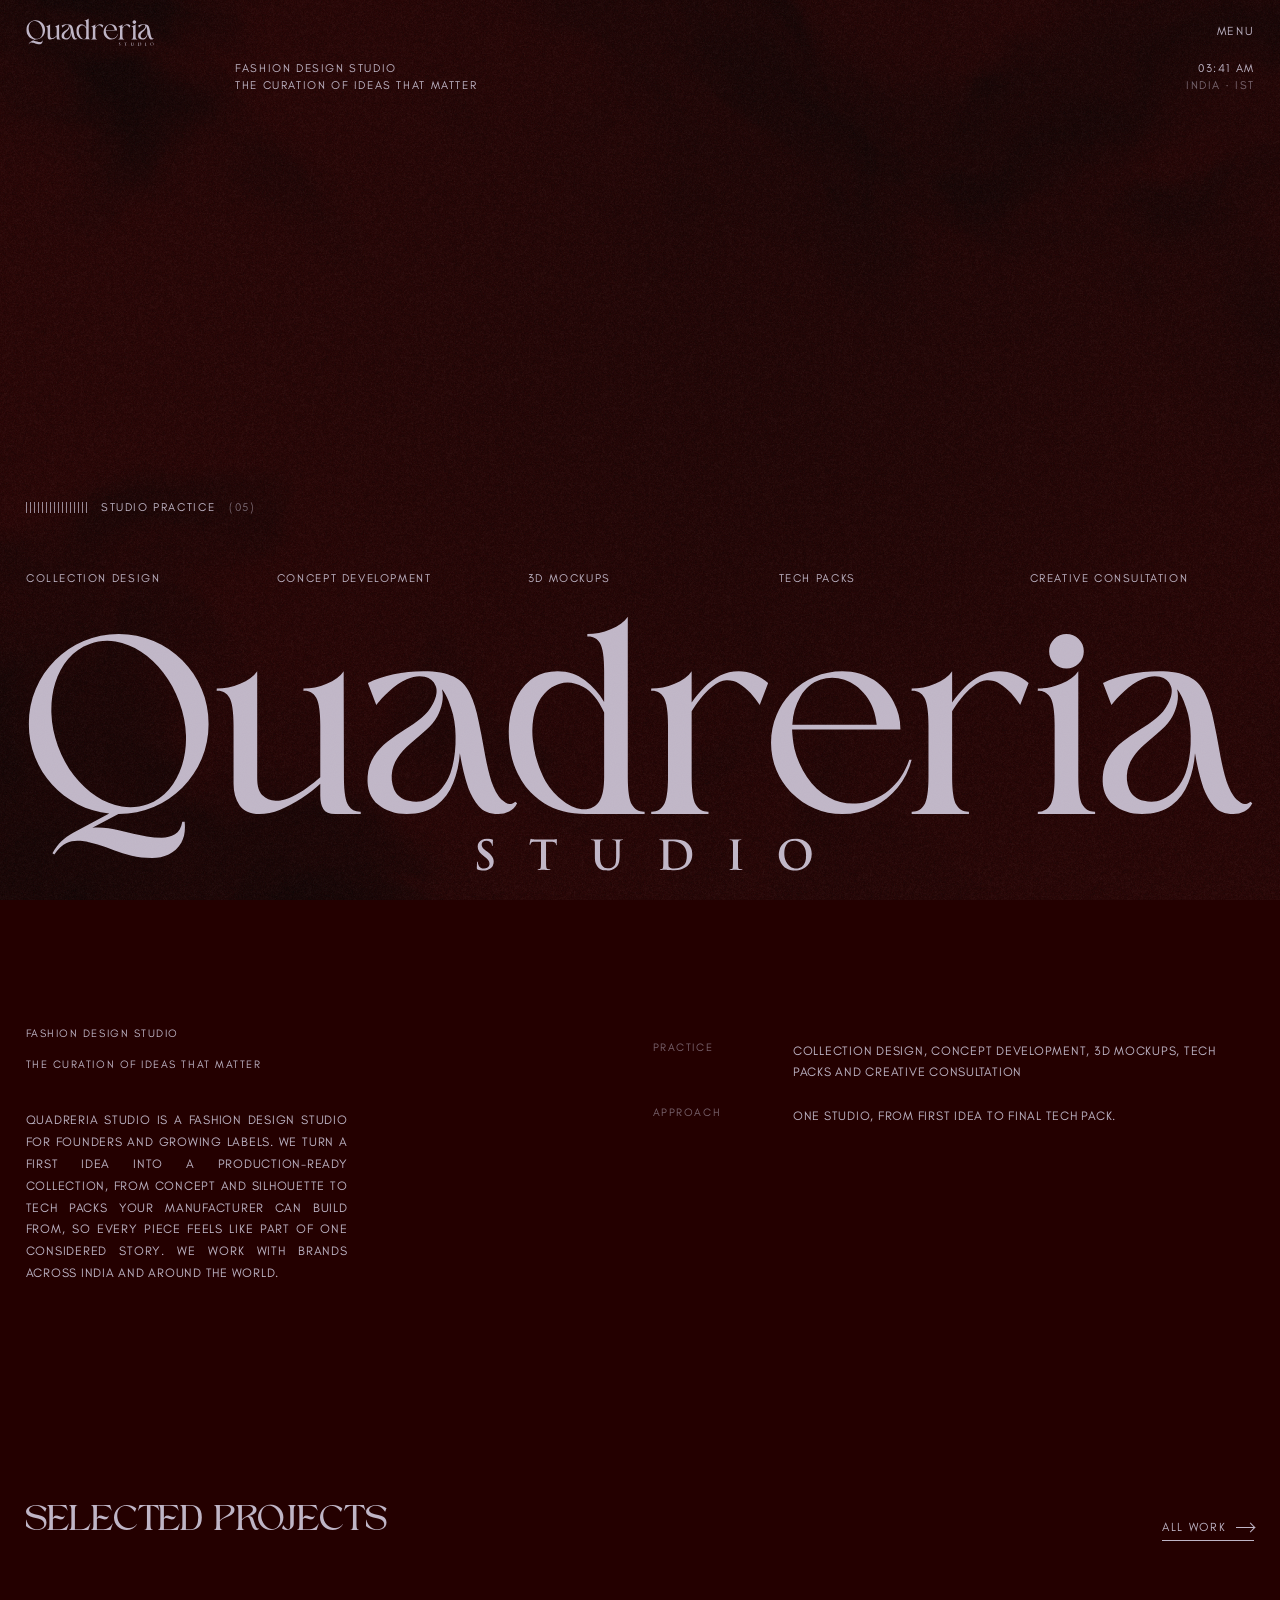
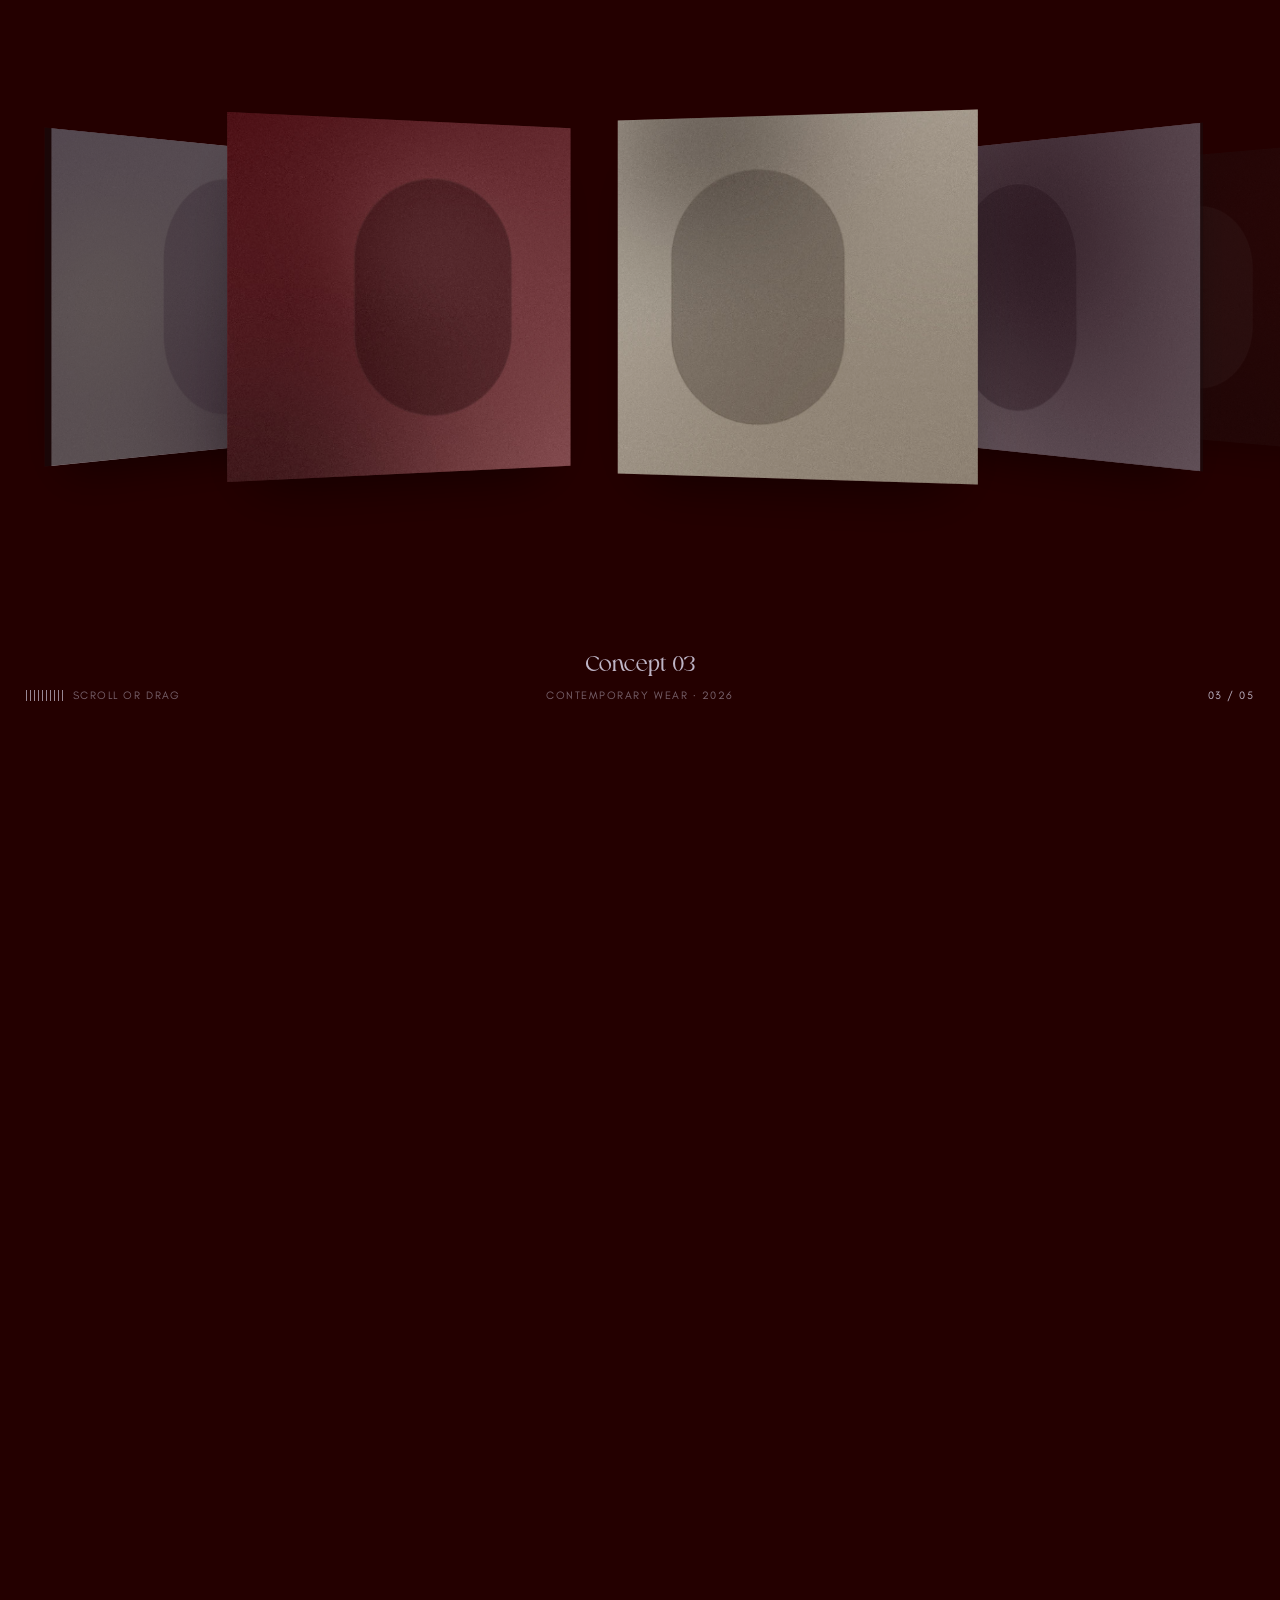
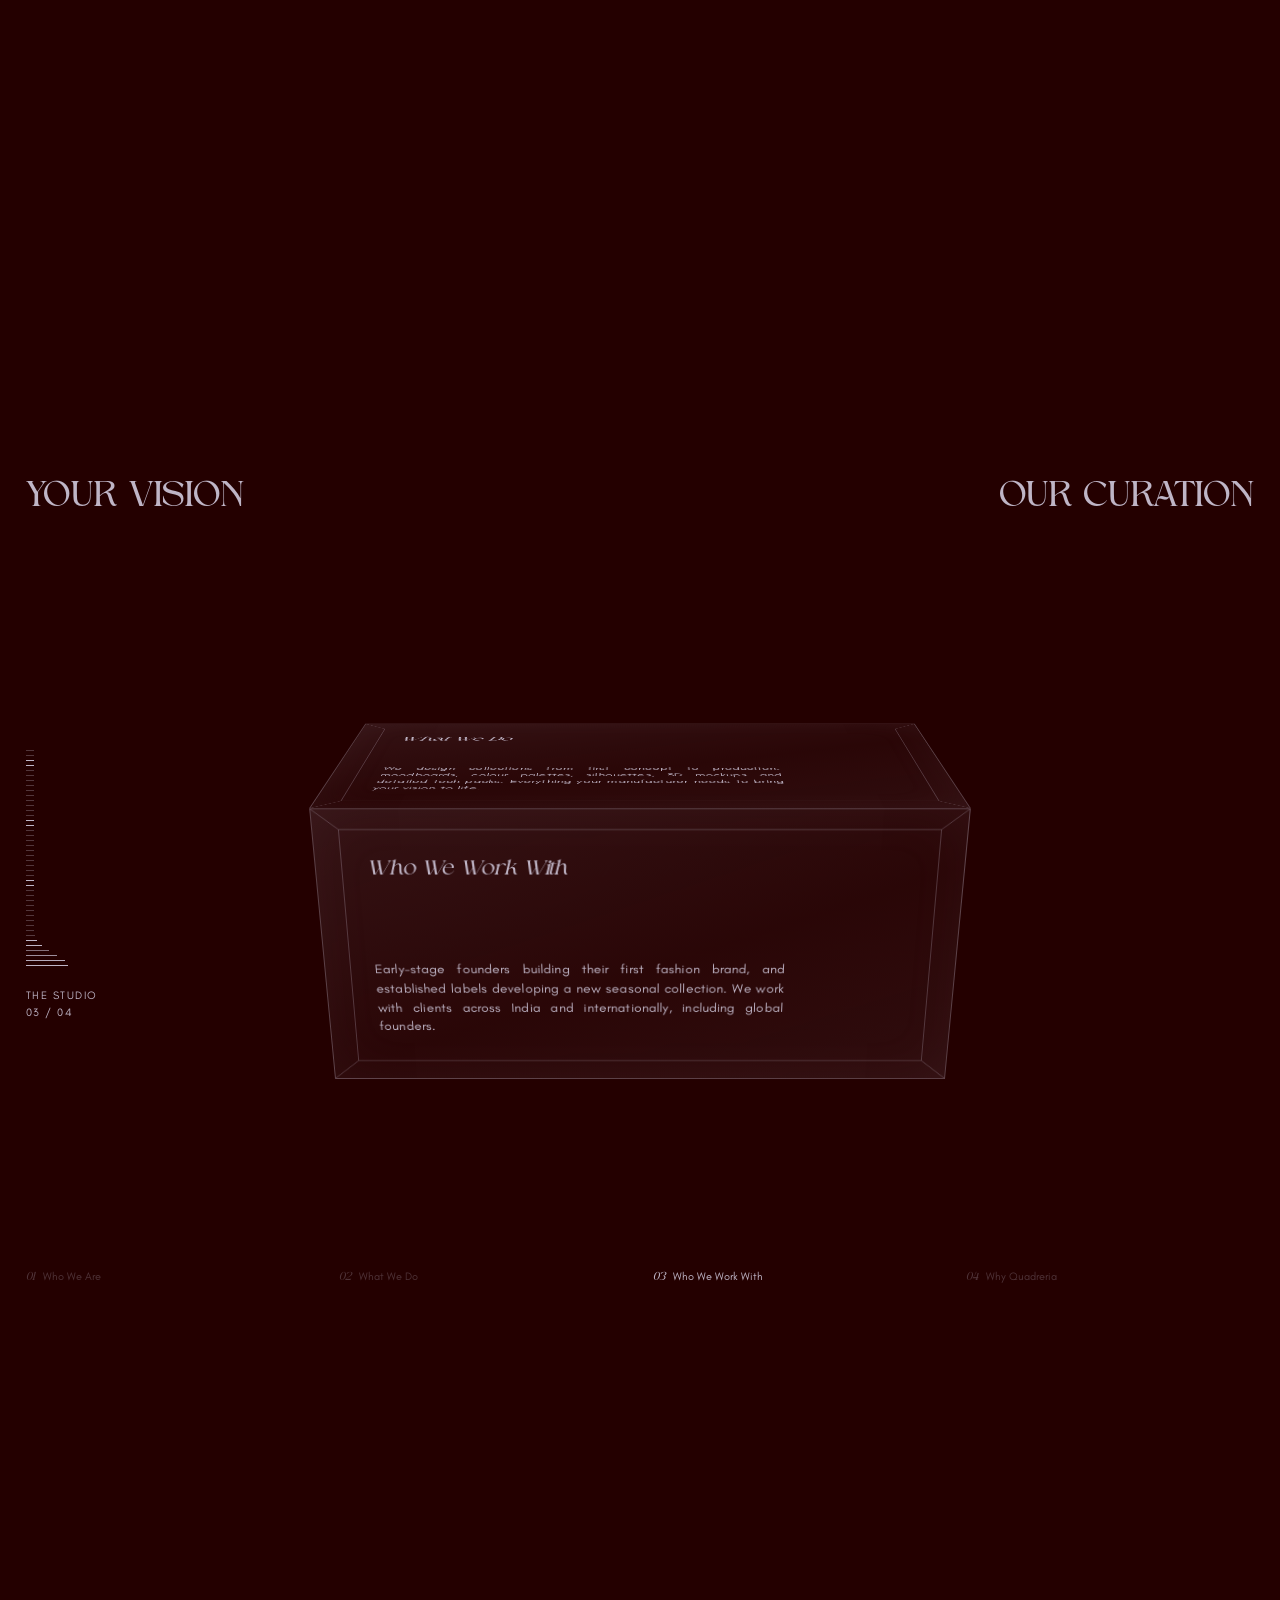
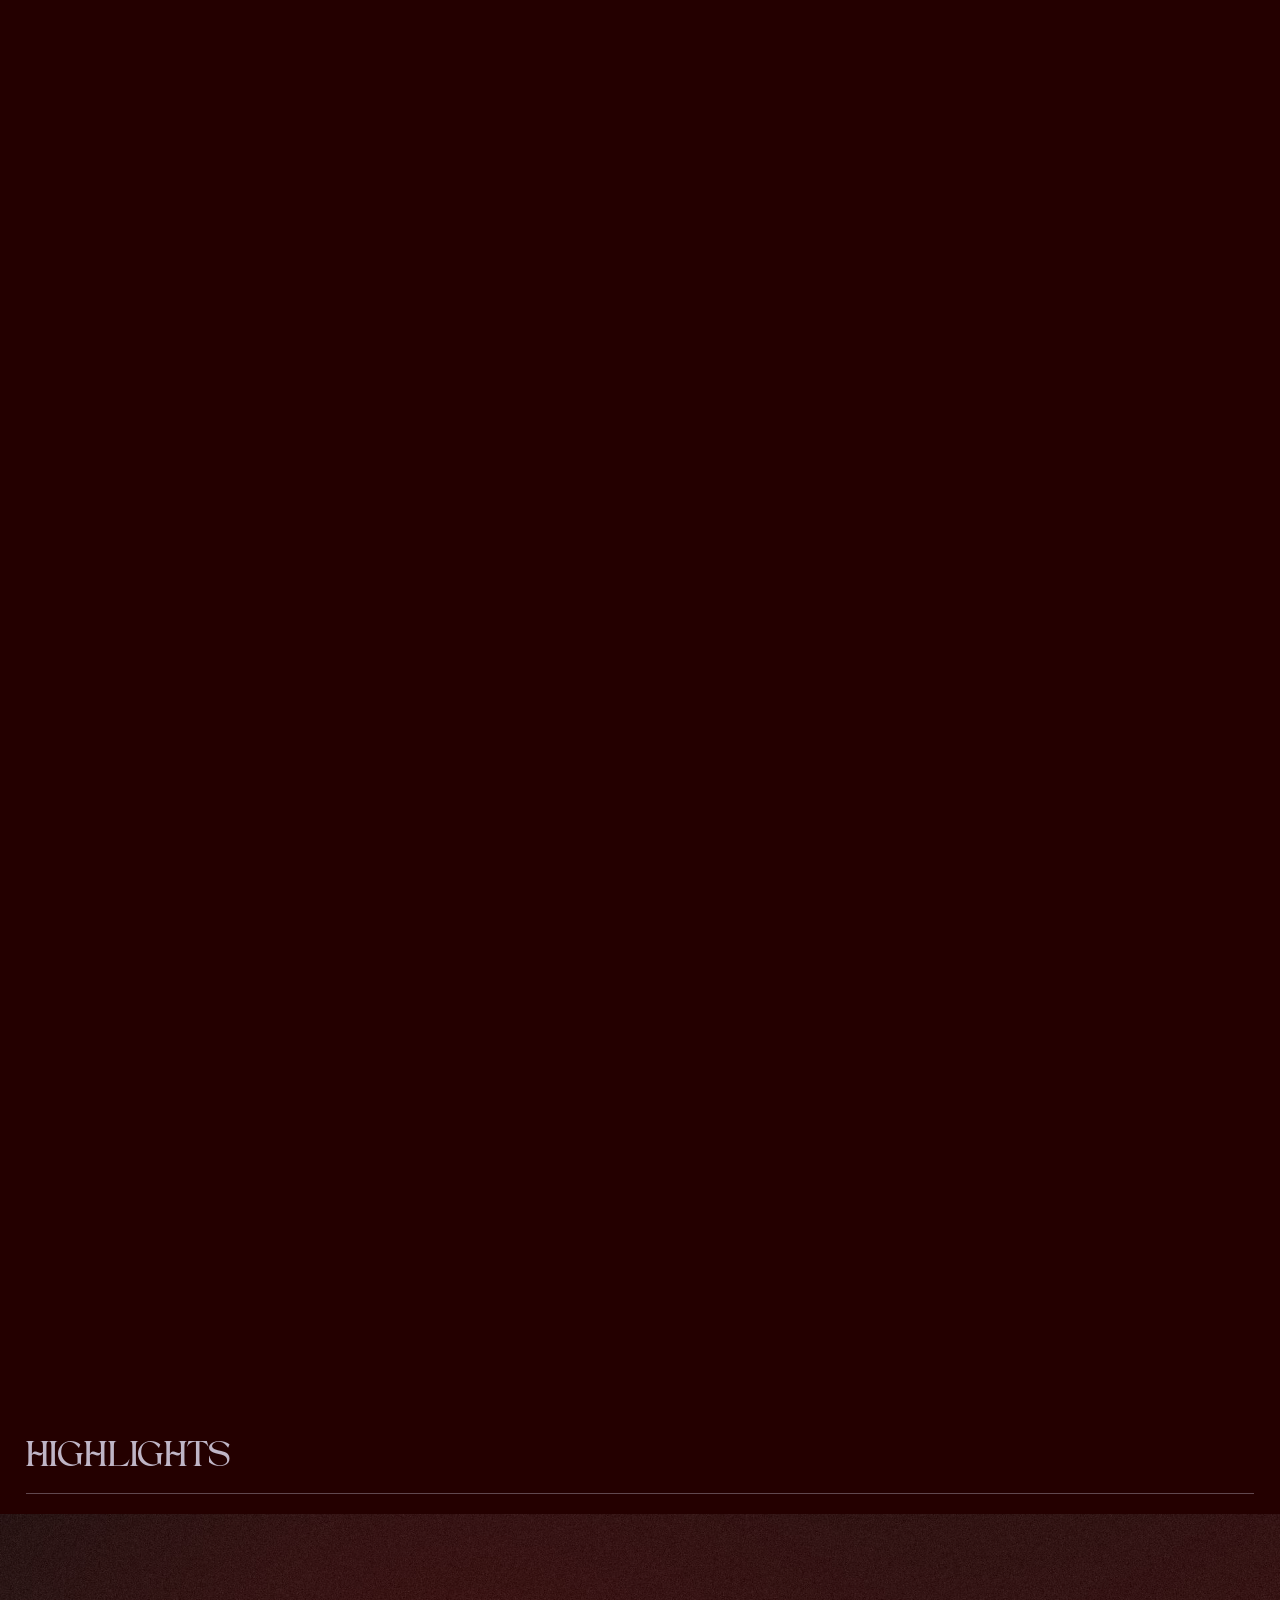
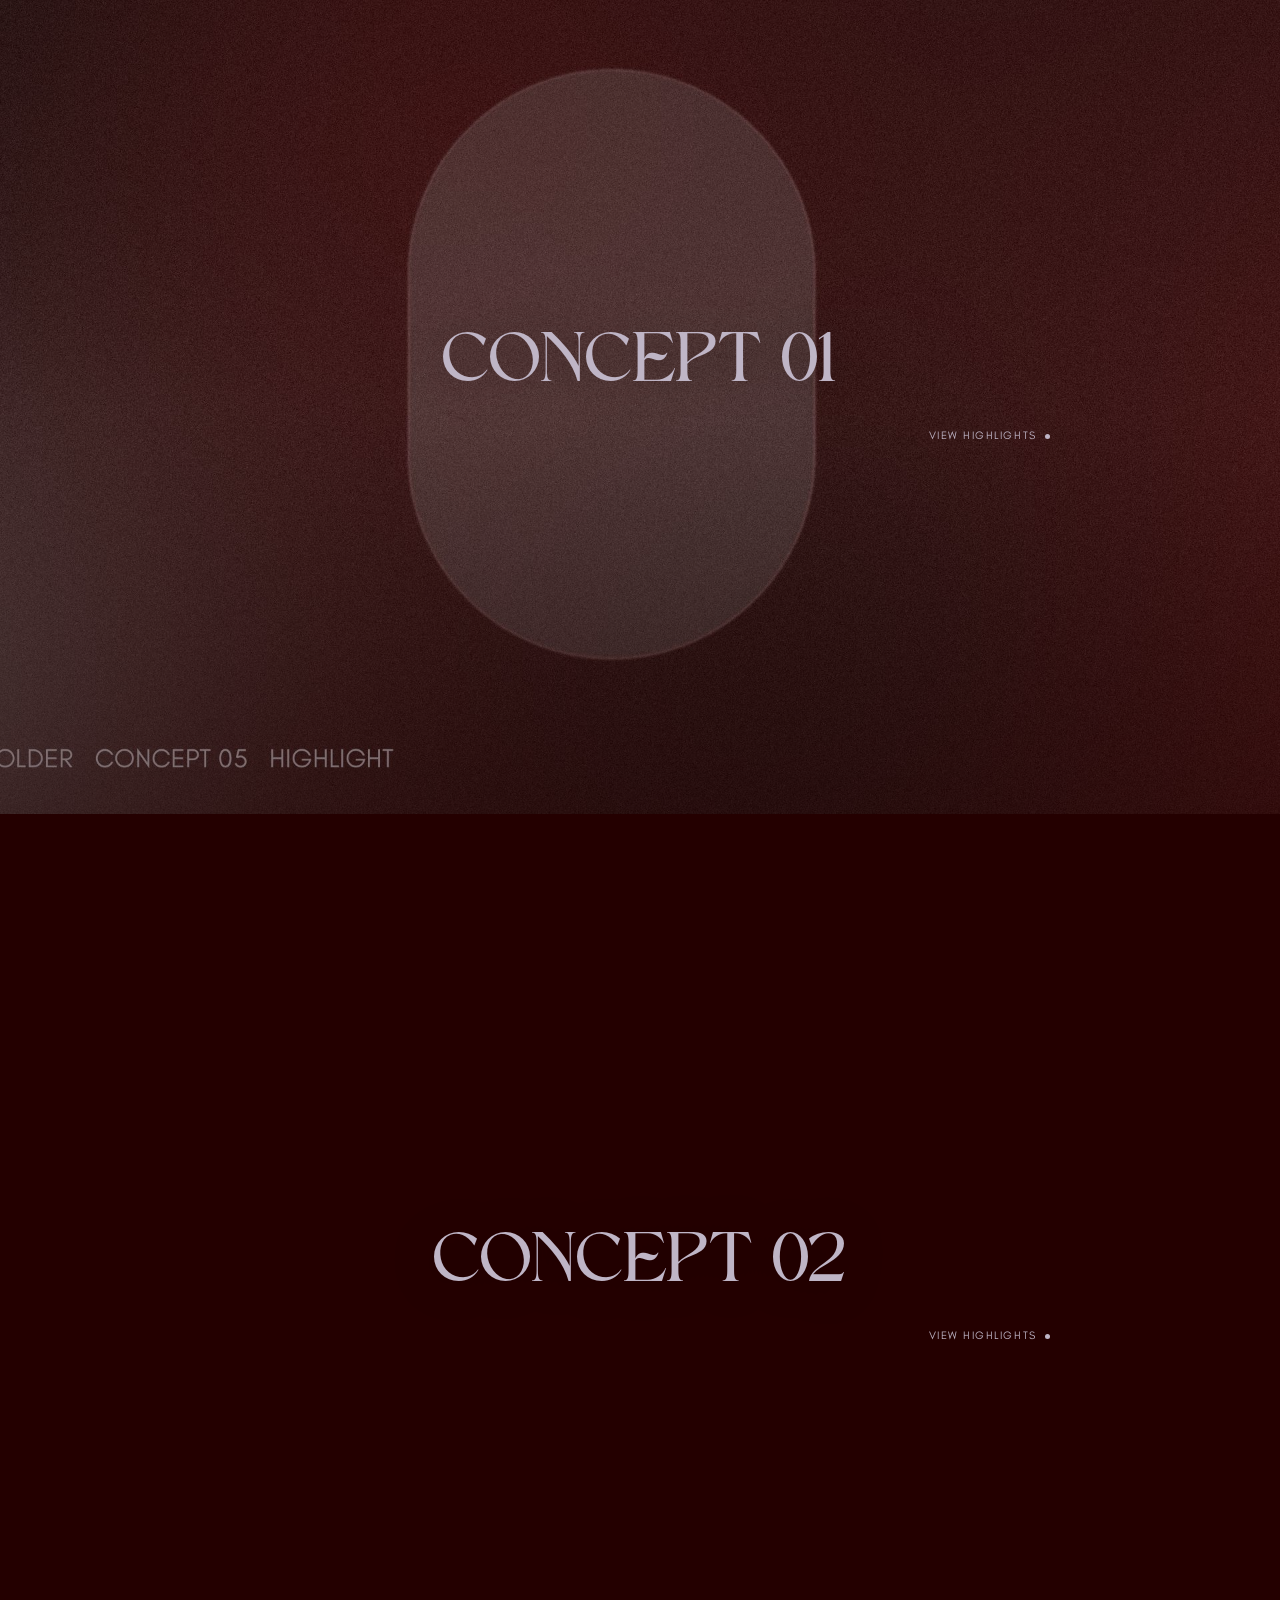
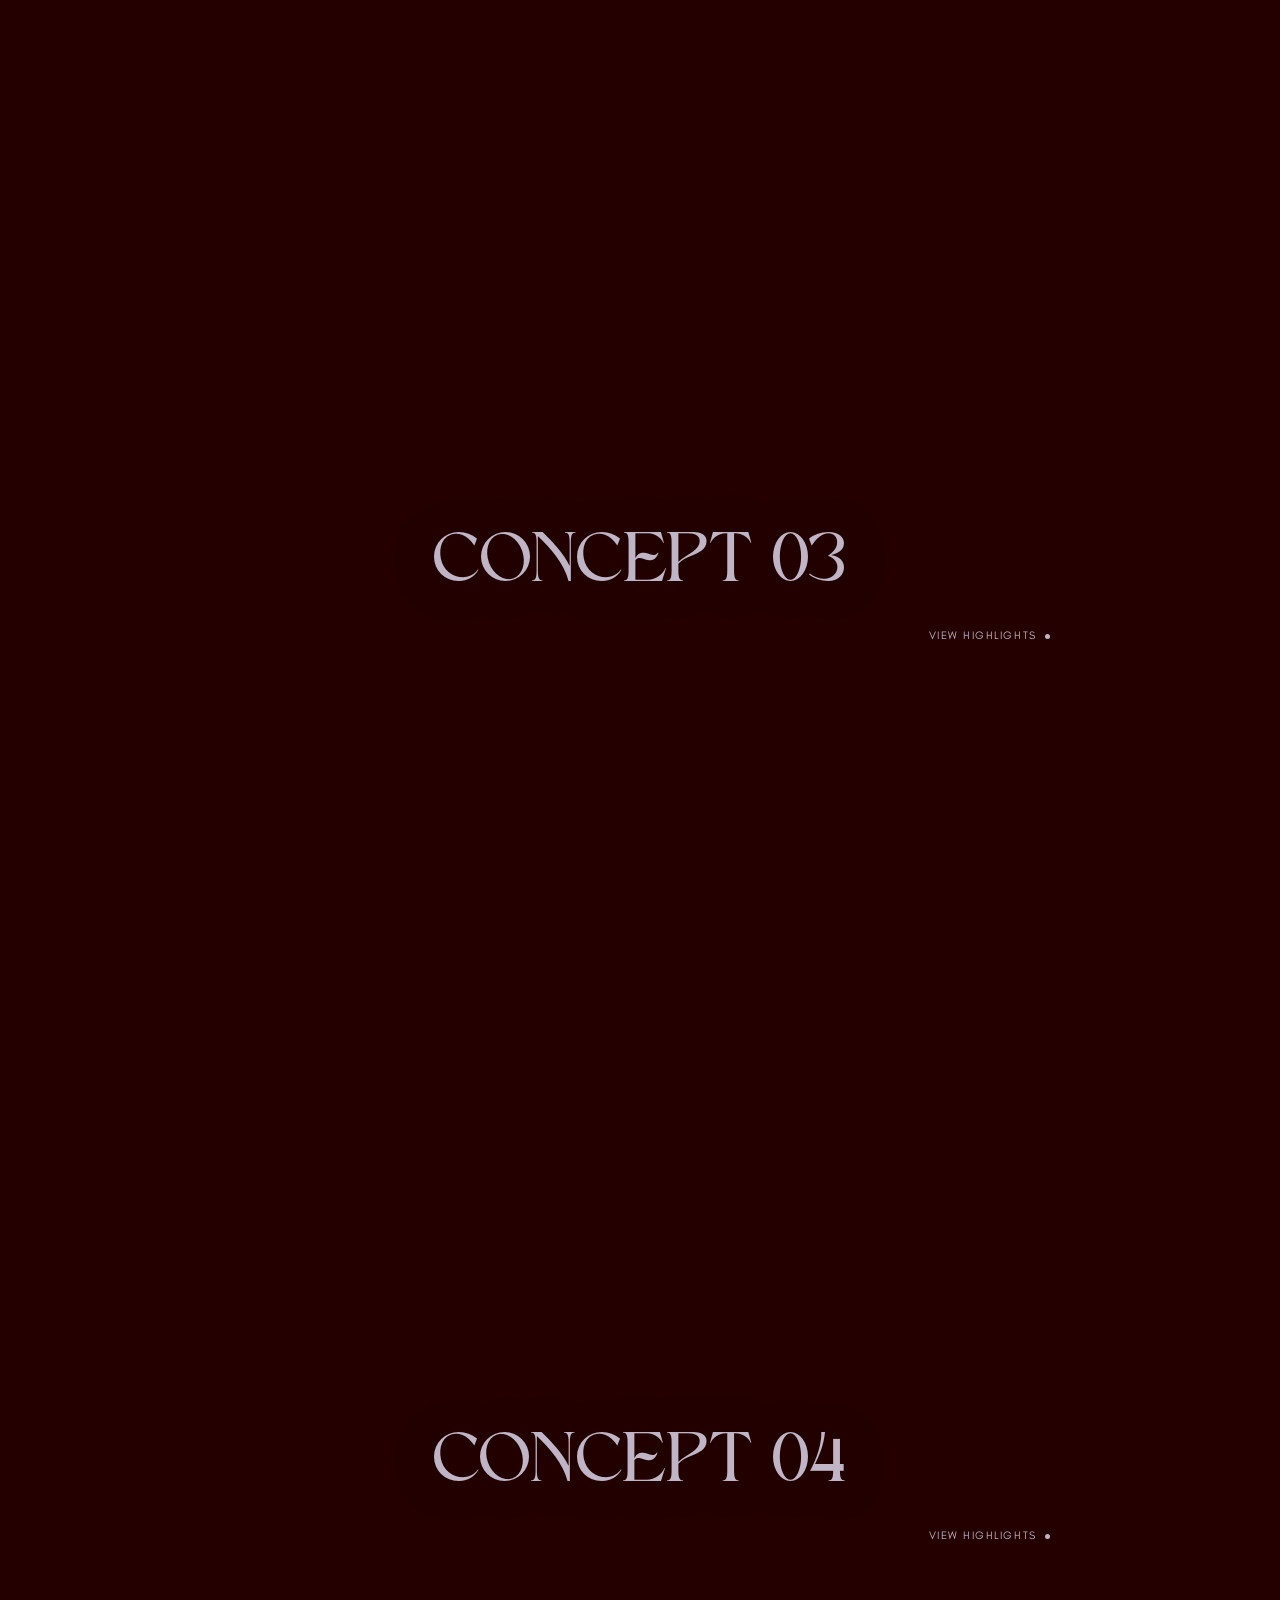
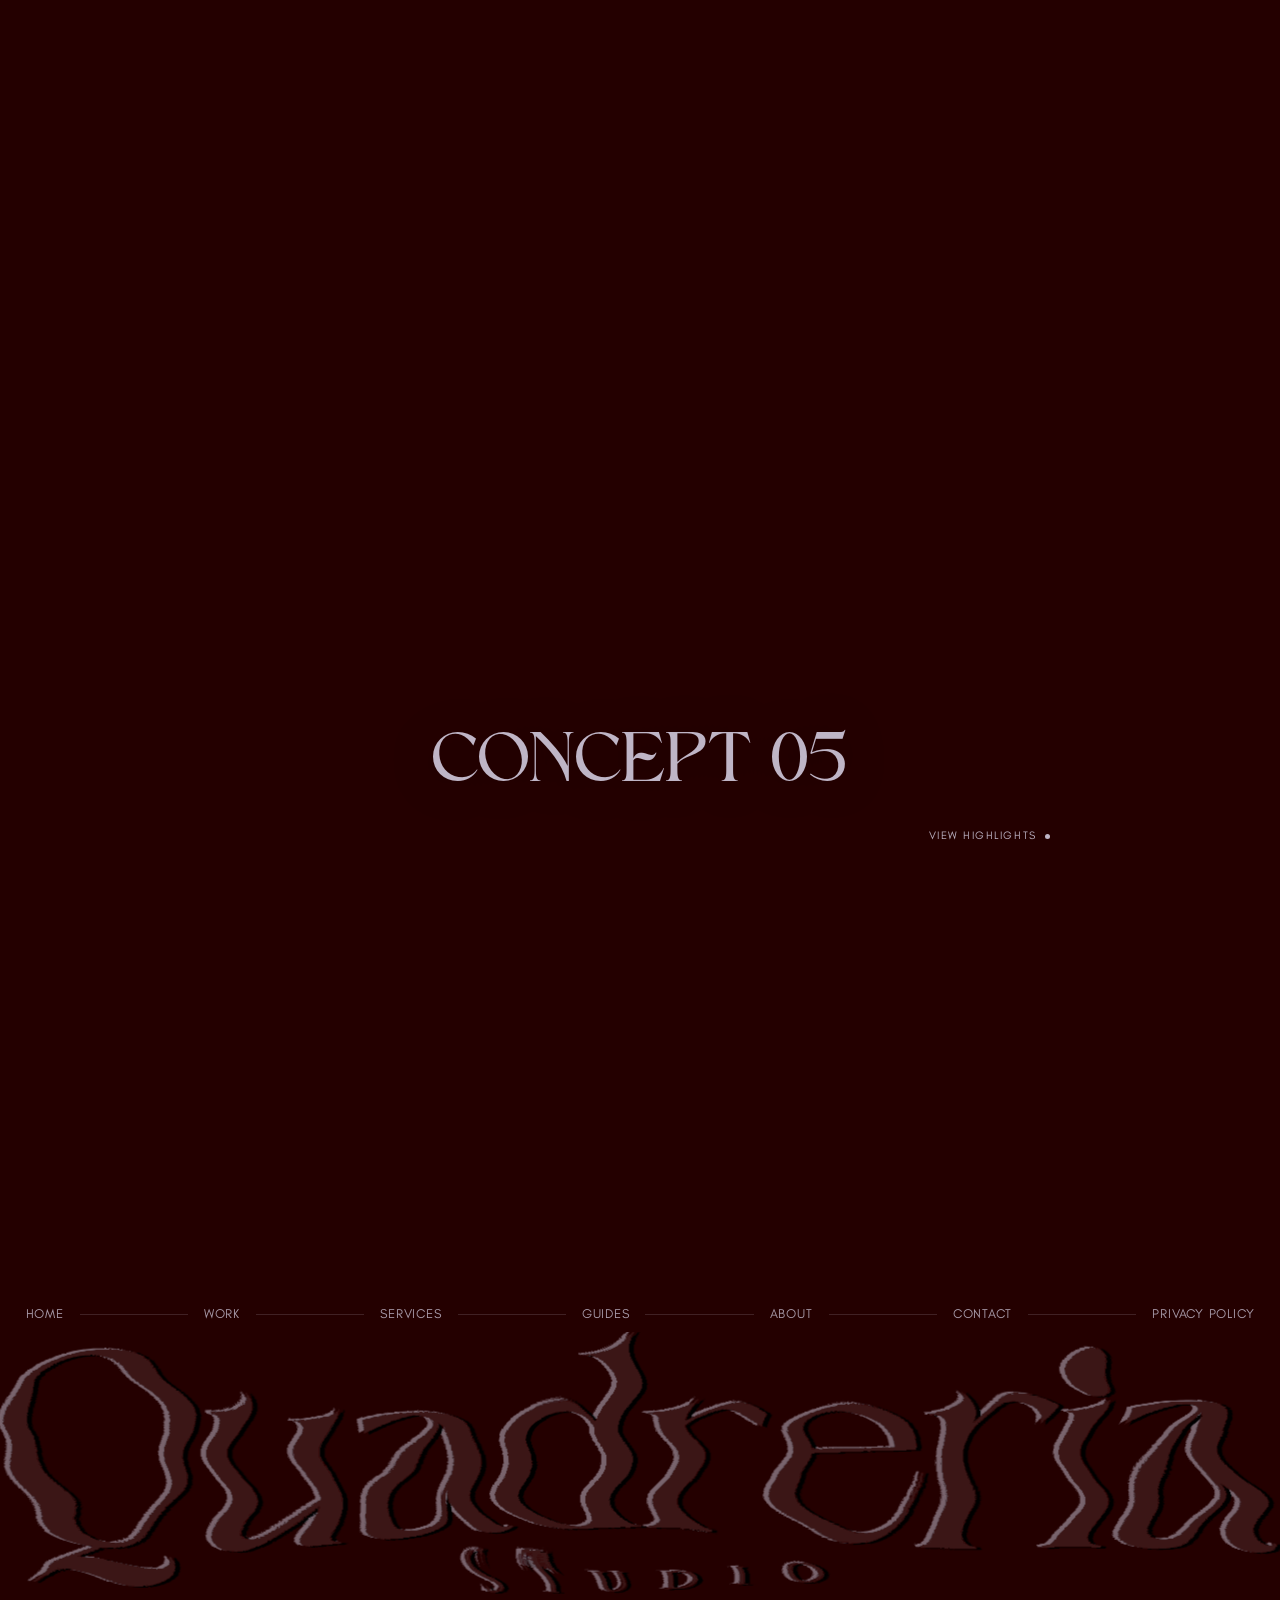
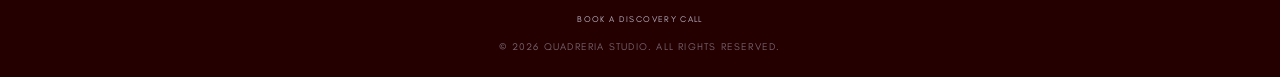
==== commit 00a06044: "Add files via upload" ====
--- a/index.html
+++ b/index.html
@@ -1,191 +1,193 @@
-<!doctype html>
-<html lang="en">
-<head>
-<meta charset="utf-8">
-<meta name="viewport" content="width=device-width, initial-scale=1, viewport-fit=cover">
-<title>Quadreria Studio — Fashion Design Studio</title>
-<meta name="description" content="Quadreria Studio is a fashion design studio for founders and growing labels. We turn a first idea into a production-ready collection, from concept and silhouette to tech packs.">
-<meta name="theme-color" content="#240000">
-<link rel="canonical" href="https://quadreria.studio/">
-<meta property="og:type" content="website">
-<meta property="og:site_name" content="Quadreria Studio">
-<meta property="og:title" content="Quadreria Studio — Fashion Design Studio">
-<meta property="og:description" content="Quadreria Studio is a fashion design studio for founders and growing labels. We turn a first idea into a production-ready collection, from concept and silhouette to tech packs.">
-<meta property="og:url" content="https://quadreria.studio/">
-<meta property="og:image" content="https://quadreria.studio/assets/images/projects/project-01/highlight.jpg">
-<meta name="twitter:card" content="summary_large_image">
-<link rel="icon" href="assets/brand/favicon.svg" type="image/svg+xml">
-<link rel="icon" href="assets/brand/favicon-64.png" type="image/png" sizes="64x64">
-<link rel="apple-touch-icon" href="assets/brand/apple-touch-icon.png">
-<link rel="preload" href="assets/fonts/higuen-serif.woff2" as="font" type="font/woff2" crossorigin>
-<link rel="preload" href="assets/fonts/glacial-indifference-regular.woff2" as="font" type="font/woff2" crossorigin>
-<link rel="stylesheet" href="assets/css/style.css">
-</head>
-<body class="page-home">
-<canvas id="bg" aria-hidden="true"></canvas>
-<div class="curtain" aria-hidden="true"></div>
-<a class="sr-only" href="#main">Skip to content</a>
-
-<header class="site-header">
-  <a class="brand" href="index.html" aria-label="Quadreria Studio — home"><img src="assets/brand/logo-side-lilac.svg" alt="Quadreria Studio" width="150" height="32"></a>
-  <button class="menu-toggle" aria-expanded="false" aria-controls="menu"><span>Menu</span><span>Close</span></button>
-</header>
-
-<nav class="menu" id="menu" aria-hidden="true" aria-label="Main">
-  <ul class="menu__list">
-      <li class="menu__item"><span class="menu__num">(01)</span><a class="menu__link is-current" href="index.html" data-name="Home"><span class="base">Home</span><span class="alt">home</span></a></li>
-      <li class="menu__item"><span class="menu__num">(02)</span><a class="menu__link" href="work.html" data-name="Work"><span class="base">Work</span><span class="alt">work</span></a></li>
-      <li class="menu__item"><span class="menu__num">(03)</span><a class="menu__link" href="services.html" data-name="Services"><span class="base">Services</span><span class="alt">services</span></a></li>
-      <li class="menu__item"><span class="menu__num">(04)</span><a class="menu__link" href="guides.html" data-name="Guides"><span class="base">Guides</span><span class="alt">guides</span></a></li>
-      <li class="menu__item"><span class="menu__num">(05)</span><a class="menu__link" href="about.html" data-name="About"><span class="base">About</span><span class="alt">about</span></a></li>
-      <li class="menu__item"><span class="menu__num">(06)</span><a class="menu__link" href="contact.html" data-name="Contact"><span class="base">Contact</span><span class="alt">contact</span></a></li>
-  </ul>
-  <div class="menu__preview">
-    <div class="menu__frame">
-        <img src="assets/images/menu/home.jpg" alt="" loading="lazy">
-        <img src="assets/images/menu/work.jpg" alt="" loading="lazy">
-        <img src="assets/images/menu/services.jpg" alt="" loading="lazy">
-        <img src="assets/images/menu/guides.jpg" alt="" loading="lazy">
-        <img src="assets/images/menu/about.jpg" alt="" loading="lazy">
-        <img src="assets/images/menu/contact.jpg" alt="" loading="lazy">
-    </div>
-    <div class="menu__caption label"><span class="menu__num-now">01 / 06</span><span class="menu__name-now">Home</span></div>
-  </div>
-  <div class="menu__foot label">
-    <a href="mailto:hello@quadreria.studio">hello@quadreria.studio</a>
-    <a href="https://www.instagram.com/quadreria.studio/" target="_blank" rel="noopener">(IG) quadreria.studio</a>
-    <a href="https://topmate.io/ayushisingla/2372223?utm_source=public_profile&utm_campaign=ayushisingla" data-booking>Book a Discovery Call</a>
-    <span>Local time (IST) <span data-clock></span></span>
-  </div>
-</nav>
-
-<main id="main">
-
-<!-- Section 1 · Hero -->
-<section class="hero" aria-label="Introduction">
-  <div class="hero__top">
-    <div class="hero__studio label"><div>Fashion Design Studio</div><div>The Curation of Ideas That Matter</div></div>
-    <div class="hero__clock label"><span data-clock></span><br><span class="label--dim">India · IST</span></div>
-  </div>
-  <div class="hero__mid">
-    <div class="hero__bar label"><span class="ticks" aria-hidden="true"><i></i><i></i><i></i><i></i><i></i><i></i><i></i><i></i><i></i><i></i><i></i><i></i><i></i><i></i><i></i><i></i></span><span>Studio Practice</span><span class="label--dim">(05)</span></div>
-    <ul class="hero__practice label">
-      <li>Collection Design</li><li>Concept Development</li><li>3D Mockups</li><li>Tech Packs</li><li>Creative Consultation</li>
-    </ul>
-  </div>
-  <h1 class="hero__mark"><img src="assets/brand/logo-center-lilac.svg" alt="Quadreria Studio" width="2793" height="588"></h1>
-</section>
-
-<section class="intro" aria-label="About the studio">
-  <div class="intro__left">
-    <span class="label" data-reveal>Fashion Design Studio</span>
-    <span class="label" data-reveal>The Curation of Ideas That Matter</span>
-    <p class="copy" data-reveal>Quadreria Studio is a fashion design studio for founders and growing labels. We turn a first idea into a production-ready collection, from concept and silhouette to tech packs your manufacturer can build from, so every piece feels like part of one considered story. We work with brands across India and around the world.</p>
-  </div>
-  <dl class="intro__right">
-    <dt class="label" data-reveal>Practice</dt><dd data-reveal>Collection design, concept development, 3D mockups, tech packs and creative consultation</dd>
-    <dt class="label" data-reveal>Approach</dt><dd data-reveal>One studio, from first idea to final tech pack.</dd>
-  </dl>
-</section>
-
-<!-- Section 2 · Project carousel -->
-<section class="showcase" aria-label="Selected projects">
-  <div class="showcase__stage">
-    <div class="showcase__head">
-      <h2>Selected Projects</h2>
-      <a class="link-u" href="work.html">All work <span class="arrow"></span></a>
-    </div>
-    <div class="showcase__ring"></div>
-    <div class="showcase__foot">
-      <div class="showcase__hint label label--dim"><span class="ticks" aria-hidden="true"><i></i><i></i><i></i><i></i><i></i><i></i><i></i><i></i><i></i><i></i></span> Scroll or drag</div>
-      <div class="showcase__title"><h3>&nbsp;</h3><span class="label label--dim"></span></div>
-      <div class="showcase__count label">01 / 05</div>
-    </div>
-  </div>
-</section>
-
-<!-- Section 3 · Cuboid -->
-<section class="cuboid" aria-label="The studio">
-  <div class="cuboid__stage">
-    <div class="cuboid__top">
-      <h2>Your Vision<br>Our Curation</h2>
-      <span class="label">The Studio · <span class="cuboid__count">01 / 04</span></span>
-    </div>
-    <div class="cuboid__scale" aria-hidden="true"></div>
-    <div class="cuboid__scene">
-      <div class="prism">
-        <div class="face">
-          <svg class="face__bevel" viewBox="0 0 100 100" preserveAspectRatio="none" aria-hidden="true"><rect x="4" y="7" width="92" height="86"/><line x1="0" y1="0" x2="4" y2="7"/><line x1="100" y1="0" x2="96" y2="7"/><line x1="0" y1="100" x2="4" y2="93"/><line x1="100" y1="100" x2="96" y2="93"/></svg>
-          <div class="face__inner"><h3>Who We Are</h3><p>Quadreria Studio is a fashion design studio that turns founders’ ideas into complete collections. Our name comes from the Italian word for a curated gallery, and every collection we create is curated with the same care.</p></div>
-        </div><div class="face">
-          <svg class="face__bevel" viewBox="0 0 100 100" preserveAspectRatio="none" aria-hidden="true"><rect x="4" y="7" width="92" height="86"/><line x1="0" y1="0" x2="4" y2="7"/><line x1="100" y1="0" x2="96" y2="7"/><line x1="0" y1="100" x2="4" y2="93"/><line x1="100" y1="100" x2="96" y2="93"/></svg>
-          <div class="face__inner"><h3>What We Do</h3><p>We design collections from first concept to production: moodboards, colour palettes, silhouettes, 3D mockups and detailed tech packs. Everything your manufacturer needs to bring your vision to life.</p></div>
-        </div><div class="face">
-          <svg class="face__bevel" viewBox="0 0 100 100" preserveAspectRatio="none" aria-hidden="true"><rect x="4" y="7" width="92" height="86"/><line x1="0" y1="0" x2="4" y2="7"/><line x1="100" y1="0" x2="96" y2="7"/><line x1="0" y1="100" x2="4" y2="93"/><line x1="100" y1="100" x2="96" y2="93"/></svg>
-          <div class="face__inner"><h3>Who We Work With</h3><p>Early-stage founders building their first fashion brand, and established labels developing a new seasonal collection. We work with clients across India and internationally, including global founders.</p></div>
-        </div><div class="face">
-          <svg class="face__bevel" viewBox="0 0 100 100" preserveAspectRatio="none" aria-hidden="true"><rect x="4" y="7" width="92" height="86"/><line x1="0" y1="0" x2="4" y2="7"/><line x1="100" y1="0" x2="96" y2="7"/><line x1="0" y1="100" x2="4" y2="93"/><line x1="100" y1="100" x2="96" y2="93"/></svg>
-          <div class="face__inner"><h3>Why Quadreria</h3><p>We listen closely, understand your market, and give every design decision a clear reason. Backed by years in sampling and production, we create collections that are distinctive, sellable and ready to build.</p></div>
-        </div>
-      </div>
-    </div>
-    <div class="cuboid__tabs label">
-      <button><em>01</em> Who We Are</button><button><em>02</em> What We Do</button><button><em>03</em> Who We Work With</button><button><em>04</em> Why Quadreria</button>
-    </div>
-  </div>
-</section>
-
-<!-- Section 4 · Highlights -->
-<section class="highlights" aria-label="Highlights">
-  <div class="highlights__head"><h2 data-reveal>Highlights</h2></div>
-  <div class="hl"></div>
-</section>
-
-</main>
-
-<footer class="site-footer">
-  <nav class="footer-nav" aria-label="Footer"><a href="index.html">Home</a><span class="r"></span><a href="work.html">Work</a><span class="r"></span><a href="services.html">Services</a><span class="r"></span><a href="guides.html">Guides</a><span class="r"></span><a href="about.html">About</a><span class="r"></span><a href="contact.html">Contact</a><span class="r"></span><a href="privacy-policy.html">Privacy Policy</a></nav>
-  <svg class="footer-mark" viewBox="45 86 2795 578" aria-label="Quadreria Studio" role="img">
-    <defs>
-      <filter id="liquid" filterUnits="userSpaceOnUse" x="0" y="0" width="2880" height="810">
-        <feTurbulence id="turb" type="fractalNoise" baseFrequency="0.0022 0.010" numOctaves="1" seed="4" result="noise"/>
-        <feDisplacementMap id="disp" in="SourceGraphic" in2="noise" scale="150" xChannelSelector="R" yChannelSelector="G" result="warp"/>
-        <!-- colour fringes on the edges: black one side, lilac the other -->
-        <feFlood flood-color="#050000" result="tealC"/>
-        <feComposite in="tealC" in2="warp" operator="in" result="teal"/>
-        <feOffset id="offT" in="teal" dx="16" dy="2" result="tealO"/>
-        <feFlood flood-color="#bfb5c6" flood-opacity="0.55" result="goldC"/>
-        <feComposite in="goldC" in2="warp" operator="in" result="gold"/>
-        <feOffset id="offG" in="gold" dx="-16" dy="-2" result="goldO"/>
-        <feComponentTransfer id="fringeFade" in="tealO" result="tealF"><feFuncA type="linear" slope="1"/></feComponentTransfer>
-        <feComponentTransfer id="fringeFade2" in="goldO" result="goldF"><feFuncA type="linear" slope="1"/></feComponentTransfer>
-        <feMerge><feMergeNode in="goldF"/><feMergeNode in="tealF"/><feMergeNode in="warp"/></feMerge>
-      </filter>
-<g/><clipPath id="e8bc8dba9f"><rect x="0" width="2803" y="0" height="602"/></clipPath><clipPath id="1dfb3f0198"><path d="M 9 0.28125 L 49 0.28125 L 49 73 L 9 73 Z M 9 0.28125 " clip-rule="nonzero"/></clipPath><clipPath id="8f8f2062d3"><path d="M 130 0.28125 L 193 0.28125 L 193 72 L 130 72 Z M 130 0.28125 " clip-rule="nonzero"/></clipPath><clipPath id="2710d118dd"><path d="M 697 0.28125 L 773 0.28125 L 773 73 L 697 73 Z M 697 0.28125 " clip-rule="nonzero"/></clipPath><clipPath id="4fb71b73e6"><rect x="0" width="853" y="0" height="95"/></clipPath>
-    </defs>
-    <g filter="url(#liquid)"><g transform="matrix(1, 0, 0, 1, 47, 92)"><g clip-path="url(#e8bc8dba9f)"><g fill="var(--mark)" fill-opacity="1"><g transform="translate(2.786605, 449.956348)"><g><path d="M 204.6875 -409.359375 C 176.351562 -409.359375 149.816406 -404.070312 125.078125 -393.5 C 100.347656 -382.925781 78.601562 -368.265625 59.84375 -349.515625 C 41.09375 -330.765625 26.429688 -309.019531 15.859375 -284.28125 C 5.285156 -259.539062 0 -233.007812 0 -204.6875 C 0 -178.351562 4.6875 -153.414062 14.0625 -129.875 C 23.4375 -106.332031 36.398438 -85.382812 52.953125 -67.03125 C 69.515625 -48.675781 88.96875 -33.8125 111.3125 -22.4375 C 133.65625 -11.070312 157.597656 -3.992188 183.140625 -1.203125 L 101.140625 42.5 C 90.765625 48.082031 81.785156 54.5625 74.203125 61.9375 C 66.628906 69.320312 59.847656 78.398438 53.859375 89.171875 L 58.046875 92.171875 C 67.222656 79.003906 76.597656 70.222656 86.171875 65.828125 C 95.753906 61.441406 106.226562 59.847656 117.59375 61.046875 C 128.96875 62.242188 141.4375 64.835938 155 68.828125 C 168.164062 72.816406 181.132812 77.300781 193.90625 82.28125 C 206.675781 87.269531 220.140625 91.460938 234.296875 94.859375 C 248.460938 98.253906 263.925781 99.953125 280.6875 99.953125 C 293.851562 99.953125 306.421875 97.253906 318.390625 91.859375 C 330.359375 86.472656 339.929688 77.695312 347.109375 65.53125 C 354.296875 53.363281 356.894531 37.304688 354.90625 17.359375 L 349.515625 17.359375 C 347.117188 31.316406 341.53125 40.890625 332.75 46.078125 C 323.976562 51.265625 313.90625 53.859375 302.53125 53.859375 C 291.164062 53.859375 279.894531 52.863281 268.71875 50.875 C 248.375 47.28125 227.828125 42.789062 207.078125 37.40625 C 186.328125 32.019531 165.578125 29.925781 144.828125 31.125 L 204.078125 0 L 204.6875 0 C 233.007812 0 259.539062 -5.285156 284.28125 -15.859375 C 309.019531 -26.429688 330.765625 -41.09375 349.515625 -59.84375 C 368.265625 -78.601562 382.925781 -100.347656 393.5 -125.078125 C 404.070312 -149.816406 409.359375 -176.351562 409.359375 -204.6875 C 409.359375 -233.007812 404.070312 -259.539062 393.5 -284.28125 C 382.925781 -309.019531 368.265625 -330.765625 349.515625 -349.515625 C 330.765625 -368.265625 309.019531 -382.925781 284.28125 -393.5 C 259.539062 -404.070312 233.007812 -409.359375 204.6875 -409.359375 Z M 138.84375 -386.625 C 158 -393.800781 177.550781 -395.691406 197.5 -392.296875 C 217.445312 -388.910156 236.796875 -381.132812 255.546875 -368.96875 C 274.304688 -356.800781 291.265625 -340.941406 306.421875 -321.390625 C 321.585938 -301.835938 333.757812 -279.492188 342.9375 -254.359375 C 352.113281 -229.222656 357.097656 -204.382812 357.890625 -179.84375 C 358.691406 -155.300781 355.695312 -132.359375 348.90625 -111.015625 C 342.125 -89.671875 332.148438 -71.21875 318.984375 -55.65625 C 305.816406 -40.09375 289.660156 -28.921875 270.515625 -22.140625 C 251.359375 -15.359375 231.707031 -13.660156 211.5625 -17.046875 C 191.414062 -20.441406 172.066406 -28.222656 153.515625 -40.390625 C 134.960938 -52.566406 118.101562 -68.328125 102.9375 -87.671875 C 87.78125 -107.023438 75.613281 -129.269531 66.4375 -154.40625 C 57.257812 -179.539062 52.269531 -204.476562 51.46875 -229.21875 C 50.664062 -253.957031 53.554688 -276.898438 60.140625 -298.046875 C 66.722656 -319.191406 76.695312 -337.546875 90.0625 -353.109375 C 103.4375 -368.671875 119.695312 -379.84375 138.84375 -386.625 Z M 138.84375 -386.625 "/></g></g></g><g fill="var(--mark)" fill-opacity="1"><g transform="translate(430.699465, 449.956348)"><g><path d="M 38.296875 -200.5 C 38.296875 -232.414062 35.101562 -253.859375 28.71875 -264.828125 C 22.34375 -275.796875 12.769531 -280.882812 0 -280.09375 L 0 -285.484375 C 17.550781 -285.484375 35.304688 -289.171875 53.265625 -296.546875 C 71.222656 -303.929688 84.191406 -313.410156 92.171875 -324.984375 L 92.171875 -81.390625 C 92.171875 -63.441406 96.160156 -50.472656 104.140625 -42.484375 C 112.117188 -34.503906 122.09375 -30.316406 134.0625 -29.921875 C 146.03125 -29.921875 158.097656 -32.8125 170.265625 -38.59375 C 182.429688 -44.382812 194.203125 -51.46875 205.578125 -59.84375 C 216.953125 -68.226562 227.023438 -76.207031 235.796875 -83.78125 L 235.796875 -200.5 C 235.796875 -232.414062 232.601562 -253.859375 226.21875 -264.828125 C 219.84375 -275.796875 210.269531 -280.882812 197.5 -280.09375 L 197.5 -285.484375 C 215.050781 -285.484375 232.703125 -289.171875 250.453125 -296.546875 C 268.210938 -303.929688 281.082031 -313.410156 289.0625 -324.984375 L 289.671875 -77.796875 C 290.066406 -48.671875 293.457031 -29.21875 299.84375 -19.4375 C 306.226562 -9.664062 315.601562 -4.984375 327.96875 -5.390625 L 327.96875 0 L 269.921875 0 C 256.347656 0 247.265625 -3.789062 242.671875 -11.375 C 238.085938 -18.957031 235.796875 -28.734375 235.796875 -40.703125 L 235.796875 -68.828125 C 223.429688 -57.253906 209.269531 -46.179688 193.3125 -35.609375 C 177.351562 -25.035156 161.09375 -16.457031 144.53125 -9.875 C 127.976562 -3.289062 112.316406 0 97.546875 0 C 76.003906 0 60.742188 -6.679688 51.765625 -20.046875 C 42.785156 -33.410156 38.296875 -49.867188 38.296875 -69.421875 Z M 38.296875 -200.5 "/></g></g></g><g fill="var(--mark)" fill-opacity="1"><g transform="translate(774.22666, 449.956348)"><g><path d="M 340.53125 -24.53125 C 336.144531 -15.757812 330.0625 -9.476562 322.28125 -5.6875 C 314.5 -1.894531 306.222656 0 297.453125 0 C 277.898438 0 263.132812 -5.882812 253.15625 -17.65625 C 243.1875 -29.425781 235.207031 -43.289062 229.21875 -59.25 C 225.226562 -70.820312 221.632812 -83.390625 218.4375 -96.953125 C 215.25 -110.515625 212.457031 -124.28125 210.0625 -138.25 C 208.46875 -114.707031 203.476562 -92.363281 195.09375 -71.21875 C 186.71875 -50.070312 174.050781 -32.914062 157.09375 -19.75 C 140.144531 -6.582031 117.503906 0 89.171875 0 C 63.234375 0 41.488281 -7.179688 23.9375 -21.546875 C 6.382812 -35.910156 -1.59375 -57.054688 0 -84.984375 C 1.195312 -102.941406 5.984375 -118.300781 14.359375 -131.0625 C 22.742188 -143.832031 33.21875 -155.101562 45.78125 -164.875 C 58.351562 -174.65625 71.421875 -183.734375 84.984375 -192.109375 C 98.546875 -200.492188 111.015625 -209.273438 122.390625 -218.453125 C 133.765625 -227.628906 142.441406 -238.203125 148.421875 -250.171875 C 157.203125 -266.921875 159.394531 -280.679688 155 -291.453125 C 150.613281 -302.234375 142.335938 -309.117188 130.171875 -312.109375 C 118.003906 -315.097656 104.335938 -313.203125 89.171875 -306.421875 C 75.210938 -300.035156 61.847656 -290.957031 49.078125 -279.1875 C 36.304688 -267.414062 26.53125 -256.941406 19.75 -247.765625 L 0.59375 -298.046875 C 18.15625 -306.421875 37.804688 -313.003906 59.546875 -317.796875 C 81.296875 -322.585938 103.738281 -324.984375 126.875 -324.984375 C 156.40625 -324.984375 179.347656 -320.890625 195.703125 -312.703125 C 212.066406 -304.523438 224.4375 -291.859375 232.8125 -274.703125 C 241.1875 -257.546875 247.96875 -235.800781 253.15625 -209.46875 C 257.539062 -189.125 261.53125 -168.375 265.125 -147.21875 C 268.71875 -126.070312 273.007812 -106.222656 278 -87.671875 C 282.988281 -69.117188 289.671875 -53.460938 298.046875 -40.703125 C 301.640625 -35.109375 307.125 -30.117188 314.5 -25.734375 C 321.882812 -21.347656 329.164062 -22.144531 336.34375 -28.125 Z M 194.5 -226.234375 C 191.707031 -237.003906 188.316406 -247.375 184.328125 -257.34375 C 180.335938 -267.320312 175.351562 -276.101562 169.375 -283.6875 C 171.769531 -273.707031 171.867188 -263.226562 169.671875 -252.25 C 167.472656 -241.28125 163.984375 -231.609375 159.203125 -223.234375 C 152.816406 -211.660156 144.535156 -201.285156 134.359375 -192.109375 C 124.179688 -182.929688 113.707031 -173.953125 102.9375 -165.171875 C 92.164062 -156.398438 82.488281 -146.726562 73.90625 -136.15625 C 65.332031 -125.582031 59.445312 -113.113281 56.25 -98.75 C 53.457031 -83.988281 54.753906 -69.921875 60.140625 -56.546875 C 65.535156 -43.179688 76.8125 -34.304688 93.96875 -29.921875 C 108.726562 -26.328125 122.488281 -27.320312 135.25 -32.90625 C 148.019531 -38.5 158.992188 -46.78125 168.171875 -57.75 C 177.347656 -68.726562 184.128906 -80.398438 188.515625 -92.765625 C 195.304688 -112.316406 199.195312 -134.5625 200.1875 -159.5 C 201.1875 -184.4375 199.289062 -206.679688 194.5 -226.234375 Z M 194.5 -226.234375 "/></g></g></g><g fill="var(--mark)" fill-opacity="1"><g transform="translate(1095.610151, 449.956348)"><g><path d="M 271.109375 -84.390625 C 271.109375 -52.867188 274.300781 -31.71875 280.6875 -20.9375 C 287.070312 -10.164062 296.648438 -4.984375 309.421875 -5.390625 L 309.421875 0 L 175.359375 0 C 138.253906 0 106.632812 -8.175781 80.5 -24.53125 C 54.363281 -40.894531 34.410156 -63.238281 20.640625 -91.5625 C 6.878906 -119.894531 0 -152.015625 0 -187.921875 C 0 -210.265625 4.085938 -231.910156 12.265625 -252.859375 C 20.441406 -273.804688 32.8125 -291.0625 49.375 -304.625 C 65.9375 -318.195312 86.582031 -324.984375 111.3125 -324.984375 C 134.851562 -324.984375 155.601562 -318.097656 173.5625 -304.328125 C 191.519531 -290.566406 206.082031 -274.109375 217.25 -254.953125 L 217.25 -324.984375 C 217.25 -356.898438 214.054688 -378.242188 207.671875 -389.015625 C 201.285156 -399.785156 191.710938 -404.773438 178.953125 -403.984375 L 178.953125 -409.359375 C 196.503906 -409.359375 214.253906 -413.046875 232.203125 -420.421875 C 250.160156 -427.804688 263.128906 -437.285156 271.109375 -448.859375 Z M 217.25 -84.390625 L 217.25 -231.015625 C 204.082031 -259.335938 188.320312 -278.585938 169.96875 -288.765625 C 151.613281 -298.941406 133.757812 -301.535156 116.40625 -296.546875 C 99.050781 -291.554688 84.585938 -280.484375 73.015625 -263.328125 C 64.640625 -250.566406 59.050781 -236.003906 56.25 -219.640625 C 53.457031 -203.285156 52.957031 -186.328125 54.75 -168.765625 C 56.550781 -151.210938 60.046875 -134.359375 65.234375 -118.203125 C 70.421875 -102.046875 76.601562 -87.582031 83.78125 -74.8125 C 94.5625 -56.457031 108.226562 -41.191406 124.78125 -29.015625 C 141.34375 -16.847656 157.003906 -10.765625 171.765625 -10.765625 C 186.523438 -10.765625 197.796875 -16.453125 205.578125 -27.828125 C 213.359375 -39.203125 217.25 -58.054688 217.25 -84.390625 Z M 217.25 -84.390625 "/></g></g></g><g fill="var(--mark)" fill-opacity="1"><g transform="translate(1419.986103, 449.956348)"><g><path d="M 92.171875 -84.390625 C 92.171875 -52.867188 95.359375 -31.71875 101.734375 -20.9375 C 108.117188 -10.164062 117.695312 -4.984375 130.46875 -5.390625 L 130.46875 0 L 0 0 L 0 -5.390625 C 12.769531 -4.984375 22.34375 -10.164062 28.71875 -20.9375 C 35.101562 -31.71875 38.296875 -52.867188 38.296875 -84.390625 L 38.296875 -200.5 C 38.296875 -232.414062 35.101562 -253.859375 28.71875 -264.828125 C 22.34375 -275.796875 12.769531 -280.882812 0 -280.09375 L 0 -285.484375 C 17.550781 -285.484375 35.304688 -289.171875 53.265625 -296.546875 C 71.222656 -303.929688 84.191406 -313.410156 92.171875 -324.984375 L 92.171875 -253.75 C 100.546875 -265.726562 110.117188 -277.203125 120.890625 -288.171875 C 131.660156 -299.140625 143.628906 -308.015625 156.796875 -314.796875 C 169.960938 -321.585938 184.128906 -324.984375 199.296875 -324.984375 C 211.660156 -324.984375 223.628906 -322.488281 235.203125 -317.5 C 246.773438 -312.507812 257.148438 -306.023438 266.328125 -298.046875 L 247.171875 -247.765625 C 241.191406 -256.941406 234.207031 -266.019531 226.21875 -275 C 218.238281 -283.976562 209.660156 -291.160156 200.484375 -296.546875 C 191.316406 -301.929688 181.546875 -304.425781 171.171875 -304.03125 C 160.796875 -303.632812 150.019531 -298.847656 138.84375 -289.671875 C 129.269531 -282.085938 120.492188 -273.109375 112.515625 -262.734375 C 104.535156 -252.359375 97.753906 -242.78125 92.171875 -234 Z M 92.171875 -84.390625 "/></g></g></g><g fill="var(--mark)" fill-opacity="1"><g transform="translate(1684.514012, 449.956348)"><g><path d="M 170.5625 -324.984375 C 198.5 -324.984375 222.34375 -318.398438 242.09375 -305.234375 C 261.84375 -292.066406 277.003906 -275.304688 287.578125 -254.953125 C 298.148438 -234.609375 303.234375 -213.660156 302.828125 -192.109375 C 262.128906 -192.109375 221.03125 -192.109375 179.53125 -192.109375 C 138.039062 -192.109375 96.945312 -192.109375 56.25 -192.109375 C 56.65625 -184.929688 57.253906 -177.75 58.046875 -170.5625 C 58.847656 -163.382812 60.046875 -156.003906 61.640625 -148.421875 C 67.222656 -125.679688 76.695312 -104.335938 90.0625 -84.390625 C 103.4375 -64.441406 120.296875 -48.78125 140.640625 -37.40625 C 160.992188 -26.03125 183.9375 -21.738281 209.46875 -24.53125 C 233.40625 -27.332031 255.847656 -37.207031 276.796875 -54.15625 C 297.742188 -71.113281 313.207031 -94.15625 323.1875 -123.28125 L 328.5625 -123.28125 C 322.582031 -99.75 312.007812 -78.703125 296.84375 -60.140625 C 281.6875 -41.585938 263.234375 -26.925781 241.484375 -16.15625 C 219.742188 -5.382812 196.101562 0 170.5625 0 C 148.21875 0 127.269531 -4.1875 107.71875 -12.5625 C 88.175781 -20.945312 70.921875 -32.519531 55.953125 -47.28125 C 40.992188 -62.039062 29.320312 -79.296875 20.9375 -99.046875 C 12.5625 -118.796875 8.375 -139.84375 8.375 -162.1875 C 8.375 -184.53125 12.5625 -205.578125 20.9375 -225.328125 C 29.320312 -245.078125 40.992188 -262.429688 55.953125 -277.390625 C 70.921875 -292.359375 88.175781 -304.03125 107.71875 -312.40625 C 127.269531 -320.789062 148.21875 -324.984375 170.5625 -324.984375 Z M 248.96875 -202.890625 C 246.175781 -230.015625 237.894531 -252.253906 224.125 -269.609375 C 210.363281 -286.972656 194.109375 -298.84375 175.359375 -305.21875 C 156.609375 -311.601562 138.253906 -311.609375 120.296875 -305.234375 C 101.546875 -298.847656 86.582031 -286.273438 75.40625 -267.515625 C 64.238281 -248.765625 58.054688 -227.222656 56.859375 -202.890625 Z M 248.96875 -202.890625 "/></g></g></g><g fill="var(--mark)" fill-opacity="1"><g transform="translate(2013.079174, 449.956348)"><g><path d="M 92.171875 -84.390625 C 92.171875 -52.867188 95.359375 -31.71875 101.734375 -20.9375 C 108.117188 -10.164062 117.695312 -4.984375 130.46875 -5.390625 L 130.46875 0 L 0 0 L 0 -5.390625 C 12.769531 -4.984375 22.34375 -10.164062 28.71875 -20.9375 C 35.101562 -31.71875 38.296875 -52.867188 38.296875 -84.390625 L 38.296875 -200.5 C 38.296875 -232.414062 35.101562 -253.859375 28.71875 -264.828125 C 22.34375 -275.796875 12.769531 -280.882812 0 -280.09375 L 0 -285.484375 C 17.550781 -285.484375 35.304688 -289.171875 53.265625 -296.546875 C 71.222656 -303.929688 84.191406 -313.410156 92.171875 -324.984375 L 92.171875 -253.75 C 100.546875 -265.726562 110.117188 -277.203125 120.890625 -288.171875 C 131.660156 -299.140625 143.628906 -308.015625 156.796875 -314.796875 C 169.960938 -321.585938 184.128906 -324.984375 199.296875 -324.984375 C 211.660156 -324.984375 223.628906 -322.488281 235.203125 -317.5 C 246.773438 -312.507812 257.148438 -306.023438 266.328125 -298.046875 L 247.171875 -247.765625 C 241.191406 -256.941406 234.207031 -266.019531 226.21875 -275 C 218.238281 -283.976562 209.660156 -291.160156 200.484375 -296.546875 C 191.316406 -301.929688 181.546875 -304.425781 171.171875 -304.03125 C 160.796875 -303.632812 150.019531 -298.847656 138.84375 -289.671875 C 129.269531 -282.085938 120.492188 -273.109375 112.515625 -262.734375 C 104.535156 -252.359375 97.753906 -242.78125 92.171875 -234 Z M 92.171875 -84.390625 "/></g></g></g><g fill="var(--mark)" fill-opacity="1"><g transform="translate(2300.349552, 449.956348)"><g><path d="M 92.171875 -84.390625 C 92.171875 -52.867188 95.359375 -31.71875 101.734375 -20.9375 C 108.117188 -10.164062 117.695312 -4.984375 130.46875 -5.390625 L 130.46875 0 L 0 0 L 0 -5.390625 C 12.769531 -4.984375 22.34375 -10.164062 28.71875 -20.9375 C 35.101562 -31.71875 38.296875 -52.867188 38.296875 -84.390625 L 38.296875 -200.5 C 38.296875 -232.414062 35.101562 -253.859375 28.71875 -264.828125 C 22.34375 -275.796875 12.769531 -280.882812 0 -280.09375 L 0 -285.484375 C 17.550781 -285.484375 35.304688 -289.171875 53.265625 -296.546875 C 71.222656 -303.929688 84.191406 -313.410156 92.171875 -324.984375 Z M 65.234375 -409.359375 C 76.003906 -409.359375 85.28125 -405.566406 93.0625 -397.984375 C 100.84375 -390.410156 104.734375 -381.238281 104.734375 -370.46875 C 104.734375 -359.289062 100.84375 -349.910156 93.0625 -342.328125 C 85.28125 -334.753906 76.003906 -330.96875 65.234375 -330.96875 C 54.460938 -330.96875 45.1875 -334.753906 37.40625 -342.328125 C 29.625 -349.910156 25.734375 -359.289062 25.734375 -370.46875 C 25.734375 -381.238281 29.625 -390.410156 37.40625 -397.984375 C 45.1875 -405.566406 54.460938 -409.359375 65.234375 -409.359375 Z M 65.234375 -409.359375 "/></g></g></g><g fill="var(--mark)" fill-opacity="1"><g transform="translate(2448.173843, 449.956348)"><g><path d="M 340.53125 -24.53125 C 336.144531 -15.757812 330.0625 -9.476562 322.28125 -5.6875 C 314.5 -1.894531 306.222656 0 297.453125 0 C 277.898438 0 263.132812 -5.882812 253.15625 -17.65625 C 243.1875 -29.425781 235.207031 -43.289062 229.21875 -59.25 C 225.226562 -70.820312 221.632812 -83.390625 218.4375 -96.953125 C 215.25 -110.515625 212.457031 -124.28125 210.0625 -138.25 C 208.46875 -114.707031 203.476562 -92.363281 195.09375 -71.21875 C 186.71875 -50.070312 174.050781 -32.914062 157.09375 -19.75 C 140.144531 -6.582031 117.503906 0 89.171875 0 C 63.234375 0 41.488281 -7.179688 23.9375 -21.546875 C 6.382812 -35.910156 -1.59375 -57.054688 0 -84.984375 C 1.195312 -102.941406 5.984375 -118.300781 14.359375 -131.0625 C 22.742188 -143.832031 33.21875 -155.101562 45.78125 -164.875 C 58.351562 -174.65625 71.421875 -183.734375 84.984375 -192.109375 C 98.546875 -200.492188 111.015625 -209.273438 122.390625 -218.453125 C 133.765625 -227.628906 142.441406 -238.203125 148.421875 -250.171875 C 157.203125 -266.921875 159.394531 -280.679688 155 -291.453125 C 150.613281 -302.234375 142.335938 -309.117188 130.171875 -312.109375 C 118.003906 -315.097656 104.335938 -313.203125 89.171875 -306.421875 C 75.210938 -300.035156 61.847656 -290.957031 49.078125 -279.1875 C 36.304688 -267.414062 26.53125 -256.941406 19.75 -247.765625 L 0.59375 -298.046875 C 18.15625 -306.421875 37.804688 -313.003906 59.546875 -317.796875 C 81.296875 -322.585938 103.738281 -324.984375 126.875 -324.984375 C 156.40625 -324.984375 179.347656 -320.890625 195.703125 -312.703125 C 212.066406 -304.523438 224.4375 -291.859375 232.8125 -274.703125 C 241.1875 -257.546875 247.96875 -235.800781 253.15625 -209.46875 C 257.539062 -189.125 261.53125 -168.375 265.125 -147.21875 C 268.71875 -126.070312 273.007812 -106.222656 278 -87.671875 C 282.988281 -69.117188 289.671875 -53.460938 298.046875 -40.703125 C 301.640625 -35.109375 307.125 -30.117188 314.5 -25.734375 C 321.882812 -21.347656 329.164062 -22.144531 336.34375 -28.125 Z M 194.5 -226.234375 C 191.707031 -237.003906 188.316406 -247.375 184.328125 -257.34375 C 180.335938 -267.320312 175.351562 -276.101562 169.375 -283.6875 C 171.769531 -273.707031 171.867188 -263.226562 169.671875 -252.25 C 167.472656 -241.28125 163.984375 -231.609375 159.203125 -223.234375 C 152.816406 -211.660156 144.535156 -201.285156 134.359375 -192.109375 C 124.179688 -182.929688 113.707031 -173.953125 102.9375 -165.171875 C 92.164062 -156.398438 82.488281 -146.726562 73.90625 -136.15625 C 65.332031 -125.582031 59.445312 -113.113281 56.25 -98.75 C 53.457031 -83.988281 54.753906 -69.921875 60.140625 -56.546875 C 65.535156 -43.179688 76.8125 -34.304688 93.96875 -29.921875 C 108.726562 -26.328125 122.488281 -27.320312 135.25 -32.90625 C 148.019531 -38.5 158.992188 -46.78125 168.171875 -57.75 C 177.347656 -68.726562 184.128906 -80.398438 188.515625 -92.765625 C 195.304688 -112.316406 199.195312 -134.5625 200.1875 -159.5 C 201.1875 -184.4375 199.289062 -206.679688 194.5 -226.234375 Z M 194.5 -226.234375 "/></g></g></g></g></g><g transform="matrix(1, 0, 0, 1, 1060, 587)"><g clip-path="url(#4fb71b73e6)"><g clip-path="url(#1dfb3f0198)"><g fill="var(--mark)" fill-opacity="1"><g transform="translate(1.693761, 71.19447)"><g><path d="M 23.4375 1.5625 C 20.800781 1.5625 18.394531 1.375 16.21875 1 C 14.050781 0.632812 11.984375 0.0234375 10.015625 -0.828125 C 9.285156 -1.128906 8.8125 -1.476562 8.59375 -1.875 C 8.382812 -2.28125 8.28125 -2.972656 8.28125 -3.953125 C 8.28125 -6.460938 8.335938 -8.910156 8.453125 -11.296875 C 8.578125 -13.691406 8.671875 -15.257812 8.734375 -16 C 8.796875 -16.675781 8.898438 -17.242188 9.046875 -17.703125 C 9.203125 -18.160156 9.46875 -18.390625 9.84375 -18.390625 C 10.269531 -18.390625 10.523438 -18.21875 10.609375 -17.875 C 10.703125 -17.539062 10.75 -17.191406 10.75 -16.828125 C 10.75 -16.210938 10.828125 -15.472656 10.984375 -14.609375 C 11.140625 -13.753906 11.335938 -12.929688 11.578125 -12.140625 C 12.617188 -8.765625 14.363281 -6.367188 16.8125 -4.953125 C 19.269531 -3.546875 21.910156 -2.84375 24.734375 -2.84375 C 27.492188 -2.84375 29.789062 -3.378906 31.625 -4.453125 C 33.46875 -5.523438 34.832031 -6.875 35.71875 -8.5 C 36.601562 -10.125 37.046875 -11.734375 37.046875 -13.328125 C 37.046875 -14.859375 36.832031 -16.359375 36.40625 -17.828125 C 35.976562 -19.304688 35.117188 -20.882812 33.828125 -22.5625 C 32.546875 -24.25 30.617188 -26.078125 28.046875 -28.046875 L 23.8125 -31.34375 C 18.78125 -35.332031 15.253906 -39.023438 13.234375 -42.421875 C 11.210938 -45.828125 10.203125 -49.398438 10.203125 -53.140625 C 10.203125 -56.515625 11.085938 -59.503906 12.859375 -62.109375 C 14.640625 -64.710938 17.125 -66.765625 20.3125 -68.265625 C 23.5 -69.765625 27.207031 -70.515625 31.4375 -70.515625 C 34.445312 -70.515625 36.945312 -70.328125 38.9375 -69.953125 C 40.925781 -69.585938 42.503906 -69.253906 43.671875 -68.953125 C 44.523438 -68.765625 44.953125 -68.394531 44.953125 -67.84375 C 44.953125 -67.238281 44.890625 -66.148438 44.765625 -64.578125 C 44.648438 -63.015625 44.59375 -60.425781 44.59375 -56.8125 C 44.59375 -54.976562 44.253906 -54.0625 43.578125 -54.0625 C 42.960938 -54.0625 42.65625 -54.613281 42.65625 -55.71875 C 42.65625 -56.144531 42.5 -56.96875 42.1875 -58.1875 C 41.882812 -59.414062 41.242188 -60.613281 40.265625 -61.78125 C 39.585938 -62.632812 38.5 -63.597656 37 -64.671875 C 35.5 -65.742188 33.25 -66.28125 30.25 -66.28125 C 26.875 -66.28125 24.207031 -65.390625 22.25 -63.609375 C 20.289062 -61.835938 19.3125 -59.570312 19.3125 -56.8125 C 19.3125 -54.726562 19.984375 -52.722656 21.328125 -50.796875 C 22.679688 -48.867188 25.253906 -46.460938 29.046875 -43.578125 L 31.625 -41.640625 C 35.363281 -38.890625 38.320312 -36.269531 40.5 -33.78125 C 42.675781 -31.300781 44.253906 -28.816406 45.234375 -26.328125 C 46.210938 -23.847656 46.703125 -21.140625 46.703125 -18.203125 C 46.703125 -15.566406 46.085938 -12.773438 44.859375 -9.828125 C 43.640625 -6.890625 41.375 -4.347656 38.0625 -2.203125 C 35.789062 -0.734375 33.398438 0.257812 30.890625 0.78125 C 28.378906 1.300781 25.894531 1.5625 23.4375 1.5625 Z M 23.4375 1.5625 "/></g></g></g></g><g clip-path="url(#8f8f2062d3)"><g fill="var(--mark)" fill-opacity="1"><g transform="translate(128.756563, 71.19447)"><g><path d="M 27.3125 -26.390625 L 27.3125 -64.078125 L 13.609375 -63.71875 C 10.972656 -63.65625 8.992188 -63.453125 7.671875 -63.109375 C 6.359375 -62.773438 5.363281 -62.085938 4.6875 -61.046875 C 4.257812 -60.367188 3.921875 -59.753906 3.671875 -59.203125 C 3.429688 -58.648438 3.25 -58.191406 3.125 -57.828125 C 2.9375 -57.085938 2.597656 -56.71875 2.109375 -56.71875 C 1.554688 -56.71875 1.28125 -57.210938 1.28125 -58.203125 C 1.28125 -58.566406 1.375 -59.269531 1.5625 -60.3125 C 1.75 -61.351562 1.960938 -62.5 2.203125 -63.75 C 2.453125 -65.007812 2.664062 -66.113281 2.84375 -67.0625 C 3.03125 -68.019531 3.15625 -68.585938 3.21875 -68.765625 C 3.457031 -69.929688 3.828125 -70.515625 4.328125 -70.515625 C 4.691406 -70.515625 5.148438 -70.359375 5.703125 -70.046875 C 6.253906 -69.742188 7.113281 -69.53125 8.28125 -69.40625 C 9.625 -69.289062 11.109375 -69.1875 12.734375 -69.09375 C 14.359375 -69 15.9375 -68.953125 17.46875 -68.953125 L 53.875 -68.953125 C 55.34375 -68.953125 56.597656 -69.015625 57.640625 -69.140625 C 58.679688 -69.265625 59.539062 -69.351562 60.21875 -69.40625 C 60.894531 -69.53125 61.429688 -69.640625 61.828125 -69.734375 C 62.222656 -69.828125 62.515625 -69.875 62.703125 -69.875 C 63.191406 -69.875 63.4375 -69.226562 63.4375 -67.9375 C 63.4375 -67.320312 63.40625 -66.3125 63.34375 -64.90625 C 63.28125 -63.5 63.234375 -62.070312 63.203125 -60.625 C 63.171875 -59.1875 63.15625 -58.070312 63.15625 -57.28125 C 63.039062 -56.300781 62.765625 -55.8125 62.328125 -55.8125 C 61.722656 -55.8125 61.390625 -56.421875 61.328125 -57.640625 L 61.234375 -58.65625 C 61.171875 -59.882812 60.375 -61.035156 58.84375 -62.109375 C 57.3125 -63.179688 54.488281 -63.742188 50.375 -63.796875 L 38.796875 -64.078125 L 38.796875 -26.390625 C 38.796875 -22.160156 38.8125 -18.3125 38.84375 -14.84375 C 38.875 -11.382812 39.007812 -8.675781 39.25 -6.71875 C 39.375 -5.425781 39.664062 -4.316406 40.125 -3.390625 C 40.582031 -2.472656 41.488281 -1.925781 42.84375 -1.75 C 43.519531 -1.6875 44.300781 -1.609375 45.1875 -1.515625 C 46.070312 -1.421875 46.851562 -1.375 47.53125 -1.375 C 48.507812 -1.375 49 -1.128906 49 -0.640625 C 49 -0.0234375 48.414062 0.28125 47.25 0.28125 C 44.25 0.28125 41.414062 0.234375 38.75 0.140625 C 36.082031 0.046875 34.109375 0 32.828125 0 C 32.148438 0 31.117188 0.015625 29.734375 0.046875 C 28.359375 0.078125 26.90625 0.125 25.375 0.1875 C 23.84375 0.25 22.460938 0.28125 21.234375 0.28125 C 20.015625 0.28125 19.40625 -0.0234375 19.40625 -0.640625 C 19.40625 -1.128906 19.894531 -1.375 20.875 -1.375 C 21.539062 -1.375 22.148438 -1.421875 22.703125 -1.515625 C 23.253906 -1.609375 23.742188 -1.6875 24.171875 -1.75 C 25.097656 -1.925781 25.742188 -2.472656 26.109375 -3.390625 C 26.472656 -4.316406 26.71875 -5.453125 26.84375 -6.796875 C 27.09375 -8.765625 27.234375 -11.460938 27.265625 -14.890625 C 27.296875 -18.328125 27.3125 -22.160156 27.3125 -26.390625 Z M 27.3125 -26.390625 "/></g></g></g></g><g fill="var(--mark)" fill-opacity="1"><g transform="translate(267.586864, 71.19447)"><g><path d="M 11.125 -29.140625 L 11.125 -42.5625 C 11.125 -46.0625 11.125 -48.910156 11.125 -51.109375 C 11.125 -53.316406 11.125 -55.09375 11.125 -56.4375 C 11.125 -57.789062 11.109375 -58.878906 11.078125 -59.703125 C 11.046875 -60.535156 11 -61.320312 10.9375 -62.0625 C 10.875 -63.65625 10.582031 -64.847656 10.0625 -65.640625 C 9.539062 -66.441406 8.515625 -66.992188 6.984375 -67.296875 C 6.617188 -67.421875 6.097656 -67.5 5.421875 -67.53125 C 4.742188 -67.5625 4.070312 -67.578125 3.40625 -67.578125 C 2.363281 -67.578125 1.84375 -67.851562 1.84375 -68.40625 C 1.84375 -68.957031 2.515625 -69.234375 3.859375 -69.234375 C 6.304688 -69.234375 8.816406 -69.1875 11.390625 -69.09375 C 13.972656 -69 15.9375 -68.953125 17.28125 -68.953125 C 18.019531 -68.953125 19.078125 -68.96875 20.453125 -69 C 21.835938 -69.03125 23.265625 -69.078125 24.734375 -69.140625 C 26.203125 -69.203125 27.488281 -69.234375 28.59375 -69.234375 C 29.9375 -69.234375 30.609375 -68.957031 30.609375 -68.40625 C 30.609375 -67.851562 30.117188 -67.578125 29.140625 -67.578125 C 28.648438 -67.578125 28.222656 -67.5625 27.859375 -67.53125 C 27.492188 -67.5 27.035156 -67.421875 26.484375 -67.296875 C 25.253906 -67.054688 24.410156 -66.519531 23.953125 -65.6875 C 23.492188 -64.863281 23.203125 -63.65625 23.078125 -62.0625 C 23.015625 -61.320312 22.96875 -60.535156 22.9375 -59.703125 C 22.90625 -58.878906 22.890625 -57.789062 22.890625 -56.4375 C 22.890625 -55.09375 22.890625 -53.316406 22.890625 -51.109375 C 22.890625 -48.910156 22.890625 -46.0625 22.890625 -42.5625 L 22.890625 -29.703125 C 22.890625 -25.285156 23.179688 -21.617188 23.765625 -18.703125 C 24.347656 -15.796875 25.175781 -13.4375 26.25 -11.625 C 27.320312 -9.820312 28.59375 -8.304688 30.0625 -7.078125 C 32.144531 -5.359375 34.195312 -4.300781 36.21875 -3.90625 C 38.238281 -3.507812 40.019531 -3.3125 41.5625 -3.3125 C 43.582031 -3.3125 45.738281 -3.675781 48.03125 -4.40625 C 50.332031 -5.144531 52.40625 -6.4375 54.25 -8.28125 C 56.757812 -10.789062 58.273438 -14.035156 58.796875 -18.015625 C 59.316406 -22.003906 59.578125 -26.359375 59.578125 -31.078125 L 59.578125 -42.5625 C 59.578125 -46.0625 59.578125 -48.910156 59.578125 -51.109375 C 59.578125 -53.316406 59.578125 -55.09375 59.578125 -56.4375 C 59.578125 -57.789062 59.5625 -58.878906 59.53125 -59.703125 C 59.5 -60.535156 59.453125 -61.320312 59.390625 -62.0625 C 59.328125 -63.65625 59.035156 -64.847656 58.515625 -65.640625 C 57.992188 -66.441406 56.96875 -66.992188 55.4375 -67.296875 C 55.070312 -67.421875 54.550781 -67.5 53.875 -67.53125 C 53.195312 -67.5625 52.613281 -67.578125 52.125 -67.578125 C 51.082031 -67.578125 50.5625 -67.851562 50.5625 -68.40625 C 50.5625 -68.957031 51.207031 -69.234375 52.5 -69.234375 C 54.09375 -69.234375 55.6875 -69.203125 57.28125 -69.140625 C 58.875 -69.078125 60.234375 -69.03125 61.359375 -69 C 62.492188 -68.96875 63.0625 -68.953125 63.0625 -68.953125 C 63.4375 -68.953125 64.234375 -68.96875 65.453125 -69 C 66.679688 -69.03125 68.046875 -69.078125 69.546875 -69.140625 C 71.046875 -69.203125 72.378906 -69.234375 73.546875 -69.234375 C 74.835938 -69.234375 75.484375 -68.957031 75.484375 -68.40625 C 75.484375 -67.851562 74.929688 -67.578125 73.828125 -67.578125 C 73.335938 -67.578125 72.90625 -67.5625 72.53125 -67.53125 C 72.164062 -67.5 71.707031 -67.421875 71.15625 -67.296875 C 69.9375 -67.054688 69.09375 -66.519531 68.625 -65.6875 C 68.164062 -64.863281 67.878906 -63.65625 67.765625 -62.0625 C 67.703125 -61.320312 67.65625 -60.535156 67.625 -59.703125 C 67.59375 -58.878906 67.578125 -57.789062 67.578125 -56.4375 C 67.578125 -55.09375 67.578125 -53.316406 67.578125 -51.109375 C 67.578125 -48.910156 67.578125 -46.0625 67.578125 -42.5625 L 67.578125 -32.734375 C 67.578125 -29.359375 67.375 -25.953125 66.96875 -22.515625 C 66.570312 -19.085938 65.757812 -15.867188 64.53125 -12.859375 C 63.3125 -9.859375 61.414062 -7.257812 58.84375 -5.0625 C 55.59375 -2.238281 52.34375 -0.429688 49.09375 0.359375 C 45.84375 1.160156 42.71875 1.5625 39.71875 1.5625 C 38.125 1.5625 36.144531 1.453125 33.78125 1.234375 C 31.425781 1.023438 28.988281 0.476562 26.46875 -0.40625 C 23.957031 -1.300781 21.570312 -2.757812 19.3125 -4.78125 C 16.976562 -6.925781 15.03125 -9.851562 13.46875 -13.5625 C 11.90625 -17.269531 11.125 -22.460938 11.125 -29.140625 Z M 11.125 -29.140625 "/></g></g></g><g fill="var(--mark)" fill-opacity="1"><g transform="translate(419.47172, 71.19447)"><g><path d="M 15.078125 -26.390625 L 15.078125 -42.5625 C 15.078125 -46.0625 15.078125 -48.910156 15.078125 -51.109375 C 15.078125 -53.316406 15.078125 -55.09375 15.078125 -56.4375 C 15.078125 -57.789062 15.0625 -58.878906 15.03125 -59.703125 C 15 -60.535156 14.953125 -61.320312 14.890625 -62.0625 C 14.828125 -63.65625 14.535156 -64.847656 14.015625 -65.640625 C 13.492188 -66.441406 12.46875 -66.992188 10.9375 -67.296875 C 10.570312 -67.421875 10.050781 -67.5 9.375 -67.53125 C 8.695312 -67.5625 8.023438 -67.578125 7.359375 -67.578125 C 6.316406 -67.578125 5.796875 -67.851562 5.796875 -68.40625 C 5.796875 -68.957031 6.46875 -69.234375 7.8125 -69.234375 C 10.269531 -69.234375 12.769531 -69.1875 15.3125 -69.09375 C 17.851562 -69 19.765625 -68.953125 21.046875 -68.953125 C 22.460938 -68.953125 24.488281 -69 27.125 -69.09375 C 29.757812 -69.1875 32.457031 -69.234375 35.21875 -69.234375 C 38.09375 -69.234375 41.15625 -69.171875 44.40625 -69.046875 C 47.65625 -68.921875 50.914062 -68.550781 54.1875 -67.9375 C 57.46875 -67.320312 60.640625 -66.296875 63.703125 -64.859375 C 66.773438 -63.421875 69.566406 -61.382812 72.078125 -58.75 C 74.410156 -56.351562 76.476562 -53.222656 78.28125 -49.359375 C 80.09375 -45.503906 81 -40.847656 81 -35.390625 C 81 -29.628906 79.972656 -24.570312 77.921875 -20.21875 C 75.867188 -15.875 73.550781 -12.382812 70.96875 -9.75 C 69.5625 -8.332031 67.523438 -6.765625 64.859375 -5.046875 C 62.191406 -3.335938 58.835938 -1.882812 54.796875 -0.6875 C 50.753906 0.507812 45.878906 1.109375 40.171875 1.109375 C 38.515625 1.109375 36.78125 1.046875 34.96875 0.921875 C 33.164062 0.796875 31.378906 0.671875 29.609375 0.546875 C 27.890625 0.429688 26.25 0.3125 24.6875 0.1875 C 23.125 0.0625 21.757812 0 20.59375 0 C 20.101562 0 19.382812 0 18.4375 0 C 17.488281 0 16.460938 0.03125 15.359375 0.09375 C 14.316406 0.09375 13.226562 0.125 12.09375 0.1875 C 10.957031 0.25 9.929688 0.28125 9.015625 0.28125 C 7.785156 0.28125 7.171875 -0.0234375 7.171875 -0.640625 C 7.171875 -1.128906 7.660156 -1.375 8.640625 -1.375 C 9.316406 -1.375 9.929688 -1.421875 10.484375 -1.515625 C 11.035156 -1.609375 11.523438 -1.6875 11.953125 -1.75 C 12.867188 -1.925781 13.492188 -2.472656 13.828125 -3.390625 C 14.171875 -4.316406 14.4375 -5.453125 14.625 -6.796875 C 14.863281 -8.765625 15 -11.460938 15.03125 -14.890625 C 15.0625 -18.328125 15.078125 -22.160156 15.078125 -26.390625 Z M 26.5625 -44.03125 L 26.5625 -32.453125 C 26.5625 -27.609375 26.578125 -23.515625 26.609375 -20.171875 C 26.640625 -16.835938 26.6875 -14.738281 26.75 -13.875 C 26.8125 -12.71875 26.90625 -11.382812 27.03125 -9.875 C 27.15625 -8.375 27.398438 -7.378906 27.765625 -6.890625 C 28.378906 -6.035156 29.632812 -5.207031 31.53125 -4.40625 C 33.4375 -3.613281 36.195312 -3.21875 39.8125 -3.21875 C 44.53125 -3.21875 48.539062 -3.722656 51.84375 -4.734375 C 55.15625 -5.742188 58.191406 -7.445312 60.953125 -9.84375 C 63.898438 -12.351562 65.921875 -15.613281 67.015625 -19.625 C 68.117188 -23.644531 68.671875 -28.015625 68.671875 -32.734375 C 68.671875 -36.648438 68.210938 -40.09375 67.296875 -43.0625 C 66.378906 -46.039062 65.242188 -48.585938 63.890625 -50.703125 C 62.546875 -52.816406 61.195312 -54.488281 59.84375 -55.71875 C 57.03125 -58.414062 54.0625 -60.421875 50.9375 -61.734375 C 47.8125 -63.054688 44.757812 -63.914062 41.78125 -64.3125 C 38.8125 -64.707031 36.128906 -64.90625 33.734375 -64.90625 C 32.816406 -64.90625 31.679688 -64.84375 30.328125 -64.71875 C 28.984375 -64.601562 28.128906 -64.453125 27.765625 -64.265625 C 27.023438 -63.953125 26.65625 -63.335938 26.65625 -62.421875 C 26.65625 -61.378906 26.640625 -59.878906 26.609375 -57.921875 C 26.578125 -55.960938 26.5625 -53.769531 26.5625 -51.34375 C 26.5625 -48.925781 26.5625 -46.488281 26.5625 -44.03125 Z M 26.5625 -44.03125 "/></g></g></g><g fill="var(--mark)" fill-opacity="1"><g transform="translate(578.159625, 71.19447)"><g><path d="M 15.078125 -26.390625 L 15.078125 -42.5625 C 15.078125 -46.0625 15.078125 -48.910156 15.078125 -51.109375 C 15.078125 -53.316406 15.078125 -55.09375 15.078125 -56.4375 C 15.078125 -57.789062 15.0625 -58.878906 15.03125 -59.703125 C 15 -60.535156 14.953125 -61.320312 14.890625 -62.0625 C 14.710938 -65.0625 13.671875 -66.773438 11.765625 -67.203125 C 11.273438 -67.328125 10.738281 -67.421875 10.15625 -67.484375 C 9.570312 -67.546875 9.003906 -67.578125 8.453125 -67.578125 C 7.472656 -67.578125 6.984375 -67.882812 6.984375 -68.5 C 6.984375 -68.988281 7.71875 -69.234375 9.1875 -69.234375 C 10.351562 -69.234375 11.703125 -69.203125 13.234375 -69.140625 C 14.765625 -69.078125 16.25 -69.03125 17.6875 -69 C 19.132812 -68.96875 20.285156 -68.953125 21.140625 -68.953125 C 21.941406 -68.953125 23 -68.96875 24.3125 -69 C 25.632812 -69.03125 27.015625 -69.078125 28.453125 -69.140625 C 29.890625 -69.203125 31.191406 -69.234375 32.359375 -69.234375 C 33.648438 -69.234375 34.296875 -68.988281 34.296875 -68.5 C 34.296875 -67.882812 33.804688 -67.578125 32.828125 -67.578125 C 32.085938 -67.578125 31.164062 -67.484375 30.0625 -67.296875 C 28.832031 -67.054688 27.988281 -66.519531 27.53125 -65.6875 C 27.070312 -64.863281 26.78125 -63.65625 26.65625 -62.0625 C 26.59375 -61.320312 26.546875 -60.535156 26.515625 -59.703125 C 26.492188 -58.878906 26.484375 -57.789062 26.484375 -56.4375 C 26.484375 -55.09375 26.484375 -53.316406 26.484375 -51.109375 C 26.484375 -48.910156 26.484375 -46.0625 26.484375 -42.5625 L 26.484375 -26.390625 C 26.484375 -21.910156 26.492188 -17.921875 26.515625 -14.421875 C 26.546875 -10.929688 26.65625 -8.207031 26.84375 -6.25 C 26.96875 -5.019531 27.273438 -4.003906 27.765625 -3.203125 C 28.253906 -2.410156 29.171875 -1.925781 30.515625 -1.75 C 31.191406 -1.6875 31.972656 -1.609375 32.859375 -1.515625 C 33.753906 -1.421875 34.539062 -1.375 35.21875 -1.375 C 36.195312 -1.375 36.6875 -1.128906 36.6875 -0.640625 C 36.6875 -0.0234375 36.101562 0.28125 34.9375 0.28125 C 31.9375 0.28125 29.101562 0.234375 26.4375 0.140625 C 23.769531 0.046875 21.820312 0 20.59375 0 C 19.914062 0 18.890625 0.015625 17.515625 0.046875 C 16.140625 0.078125 14.679688 0.125 13.140625 0.1875 C 11.609375 0.25 10.234375 0.28125 9.015625 0.28125 C 7.785156 0.28125 7.171875 -0.0234375 7.171875 -0.640625 C 7.171875 -1.128906 7.660156 -1.375 8.640625 -1.375 C 9.316406 -1.375 9.929688 -1.421875 10.484375 -1.515625 C 11.035156 -1.609375 11.523438 -1.6875 11.953125 -1.75 C 12.867188 -1.925781 13.507812 -2.398438 13.875 -3.171875 C 14.25 -3.941406 14.5 -5 14.625 -6.34375 C 14.863281 -8.300781 15 -11.007812 15.03125 -14.46875 C 15.0625 -17.9375 15.078125 -21.910156 15.078125 -26.390625 Z M 15.078125 -26.390625 "/></g></g></g><g clip-path="url(#2710d118dd)"><g fill="var(--mark)" fill-opacity="1"><g transform="translate(692.351645, 71.19447)"><g><path d="M 42.109375 1.5625 C 35.484375 1.5625 29.828125 0.472656 25.140625 -1.703125 C 20.453125 -3.878906 16.632812 -6.757812 13.6875 -10.34375 C 10.75 -13.925781 8.578125 -17.832031 7.171875 -22.0625 C 5.765625 -26.289062 5.0625 -30.429688 5.0625 -34.484375 C 5.0625 -37.609375 5.503906 -40.851562 6.390625 -44.21875 C 7.273438 -47.59375 8.632812 -50.84375 10.46875 -53.96875 C 12.3125 -57.09375 14.71875 -59.894531 17.6875 -62.375 C 20.664062 -64.863281 24.253906 -66.84375 28.453125 -68.3125 C 32.648438 -69.78125 37.507812 -70.515625 43.03125 -70.515625 C 50.6875 -70.515625 57.285156 -69.101562 62.828125 -66.28125 C 68.378906 -63.46875 72.65625 -59.5 75.65625 -54.375 C 78.664062 -49.257812 80.171875 -43.175781 80.171875 -36.125 C 80.171875 -30.851562 79.28125 -25.9375 77.5 -21.375 C 75.726562 -16.8125 73.1875 -12.8125 69.875 -9.375 C 66.5625 -5.945312 62.5625 -3.265625 57.875 -1.328125 C 53.1875 0.597656 47.929688 1.5625 42.109375 1.5625 Z M 45.96875 -3.03125 C 47.257812 -3.03125 48.804688 -3.210938 50.609375 -3.578125 C 52.421875 -3.953125 54.289062 -4.703125 56.21875 -5.828125 C 58.144531 -6.960938 59.953125 -8.617188 61.640625 -10.796875 C 63.328125 -12.972656 64.691406 -15.835938 65.734375 -19.390625 C 66.773438 -22.953125 67.296875 -27.398438 67.296875 -32.734375 C 67.296875 -39.597656 66.097656 -45.523438 63.703125 -50.515625 C 61.316406 -55.515625 58.085938 -59.363281 54.015625 -62.0625 C 49.941406 -64.757812 45.390625 -66.109375 40.359375 -66.109375 C 37.722656 -66.109375 35.070312 -65.675781 32.40625 -64.8125 C 29.738281 -63.957031 27.300781 -62.457031 25.09375 -60.3125 C 22.894531 -58.164062 21.117188 -55.222656 19.765625 -51.484375 C 18.421875 -47.742188 17.75 -43.023438 17.75 -37.328125 C 17.75 -30.953125 18.878906 -25.175781 21.140625 -20 C 23.410156 -14.820312 26.644531 -10.695312 30.84375 -7.625 C 35.039062 -4.5625 40.082031 -3.03125 45.96875 -3.03125 Z M 45.96875 -3.03125 "/></g></g></g></g></g></g></g>
-  </svg>
-  <div class="footer-cta">
-    <a class="link-u dot" href="https://topmate.io/ayushisingla/2372223?utm_source=public_profile&utm_campaign=ayushisingla" data-booking>Book a Discovery Call</a>
-    <span class="copy">© 2026 Quadreria Studio. All rights reserved.</span>
-  </div>
-</footer>
-
-<div class="viewer" aria-hidden="true" role="dialog" aria-label="Project">
-  <div class="viewer__bg"></div>
-  <div class="viewer__bar">
-    <a class="brand" href="index.html" data-no-transition><img src="assets/brand/logo-side-lilac.svg" alt="Quadreria Studio" width="150" height="32"></a>
-    <span class="viewer__hint label"></span>
-    <button class="viewer__close">Close</button>
-  </div>
-  <div class="viewer__track"></div>
-  <div class="viewer__progress label"><span>Scroll</span><span class="bar"><i></i></span><span class="pct">0%</span></div>
-</div>
-<div class="cursor" aria-hidden="true"><span class="cursor__dot"></span><span class="cursor__label"></span></div>
-<svg class="grain" aria-hidden="true"><filter id="grainf"><feTurbulence type="fractalNoise" baseFrequency="0.9" numOctaves="2" stitchTiles="stitch"/></filter><rect width="100%" height="100%" filter="url(#grainf)"/></svg>
-
-<script src="assets/js/lenis.min.js"></script>
-<script src="assets/js/projects.js"></script>
-<script src="assets/js/main.js"></script>
-</body>
-</html>
+<!doctype html>
+<html lang="en">
+<head>
+<meta charset="utf-8">
+<meta name="viewport" content="width=device-width, initial-scale=1, viewport-fit=cover">
+<title>Quadreria Studio — Fashion Design Studio</title>
+<meta name="description" content="Quadreria Studio is a fashion design studio for founders and growing labels. We turn a first idea into a production-ready collection, from concept and silhouette to tech packs.">
+<meta name="theme-color" content="#240000">
+<link rel="canonical" href="https://quadreria.studio/">
+<meta property="og:type" content="website">
+<meta property="og:site_name" content="Quadreria Studio">
+<meta property="og:title" content="Quadreria Studio — Fashion Design Studio">
+<meta property="og:description" content="Quadreria Studio is a fashion design studio for founders and growing labels. We turn a first idea into a production-ready collection, from concept and silhouette to tech packs.">
+<meta property="og:url" content="https://quadreria.studio/">
+<meta property="og:image" content="https://quadreria.studio/assets/images/projects/project-01/highlight.jpg">
+<meta name="twitter:card" content="summary_large_image">
+<link rel="icon" href="assets/brand/favicon.svg" type="image/svg+xml">
+<link rel="icon" href="assets/brand/favicon-64.png" type="image/png" sizes="64x64">
+<link rel="apple-touch-icon" href="assets/brand/apple-touch-icon.png">
+<link rel="preload" href="assets/fonts/higuen-serif.woff2" as="font" type="font/woff2" crossorigin>
+<link rel="preload" href="assets/fonts/glacial-indifference-regular.woff2" as="font" type="font/woff2" crossorigin>
+<link rel="stylesheet" href="assets/css/style.css">
+</head>
+<body class="page-home">
+<canvas id="bg" aria-hidden="true"></canvas>
+<div class="curtain" aria-hidden="true"></div>
+<a class="sr-only" href="#main">Skip to content</a>
+
+<header class="site-header">
+  <a class="brand" href="index.html" aria-label="Quadreria Studio — home"><img src="assets/brand/logo-side-lilac.svg" alt="Quadreria Studio" width="150" height="32"></a>
+  <button class="menu-toggle" aria-expanded="false" aria-controls="menu"><span>Menu</span><span>Close</span></button>
+</header>
+
+<nav class="menu" id="menu" aria-hidden="true" aria-label="Main">
+  <ul class="menu__list">
+      <!-- <li class="menu__item"><span class="menu__num">(01)</span><a class="menu__link is-current" href="index.html" data-name="Home"><span class="base">Home</span><span class="alt">home</span></a></li> -->
+      <li class="menu__item"><span class="menu__num">(01)</span><a class="menu__link" href="work.html" data-name="Work"><span class="base">Work</span><span class="alt">work</span></a></li>
+      <li class="menu__item"><span class="menu__num">(02)</span><a class="menu__link" href="services.html" data-name="Services"><span class="base">Services</span><span class="alt">services</span></a></li>
+      <li class="menu__item"><span class="menu__num">(03)</span><a class="menu__link" href="guides.html" data-name="Guides"><span class="base">Guides</span><span class="alt">guides</span></a></li>
+      <li class="menu__item"><span class="menu__num">(04)</span><a class="menu__link" href="about.html" data-name="About"><span class="base">About</span><span class="alt">about</span></a></li>
+      <li class="menu__item"><span class="menu__num">(05)</span><a class="menu__link" href="contact.html" data-name="Contact"><span class="base">Contact</span><span class="alt">contact</span></a></li>
+  </ul>
+  <div class="menu__preview">
+    <div class="menu__frame">
+        <!-- <img src="assets/images/menu/home.jpg" alt="" loading="lazy"> -->
+        <img src="assets/images/menu/work.jpg" alt="" loading="lazy">
+        <img src="assets/images/menu/services.jpg" alt="" loading="lazy">
+        <img src="assets/images/menu/guides.jpg" alt="" loading="lazy">
+        <img src="assets/images/menu/about.jpg" alt="" loading="lazy">
+        <img src="assets/images/menu/contact.jpg" alt="" loading="lazy">
+    </div>
+    <div class="menu__caption label"><span class="menu__num-now">01 / 05</span><span class="menu__name-now">Work</span></div>
+  </div>
+  <div class="menu__foot label">
+    <a href="mailto:hello@quadreria.studio">hello@quadreria.studio</a>
+    <a href="https://www.instagram.com/quadreria.studio/" target="_blank" rel="noopener">(IG) quadreria.studio</a>
+    <a href="https://topmate.io/ayushisingla/2372223?utm_source=public_profile&utm_campaign=ayushisingla" data-booking>Book a Discovery Call</a>
+    <span>Local time (IST) <span data-clock></span></span>
+  </div>
+</nav>
+
+<main id="main">
+
+<!-- Section 1 · Hero -->
+<section class="hero" aria-label="Introduction">
+  <div class="hero__top">
+    <div class="hero__studio label"><div>Fashion Design Studio</div><div>The Curation of Ideas That Matter</div></div>
+    <div class="hero__clock label"><span data-clock></span><br><span class="label--dim">India · IST</span></div>
+  </div>
+  <div class="hero__mid">
+    <div class="hero__bar label"><span class="ticks" aria-hidden="true"><i></i><i></i><i></i><i></i><i></i><i></i><i></i><i></i><i></i><i></i><i></i><i></i><i></i><i></i><i></i><i></i></span><span>Studio Practice</span><span class="label--dim">(05)</span></div>
+    <ul class="hero__practice label">
+      <li>Collection Design</li><li>Concept Development</li><li>3D Mockups</li><li>Tech Packs</li><li>Creative Consultation</li>
+    </ul>
+  </div>
+  <h1 class="hero__mark"><img src="assets/brand/logo-center-lilac.svg" alt="Quadreria Studio" width="2793" height="588"></h1>
+</section>
+
+<section class="intro" aria-label="About the studio">
+  <div class="intro__left">
+    <span class="label" data-reveal>Fashion Design Studio</span>
+    <span class="label" data-reveal>The Curation of Ideas That Matter</span>
+    <p class="copy" data-reveal>Quadreria Studio is a fashion design studio for founders and growing labels. We turn a first idea into a production-ready collection, from concept and silhouette to tech packs your manufacturer can build from, so every piece feels like part of one considered story. We work with brands across India and around the world.</p>
+  </div>
+  <dl class="intro__right">
+    <dt class="label" data-reveal>Practice</dt><dd data-reveal>Collection design, concept development, 3D mockups, tech packs and creative consultation</dd>
+    <dt class="label" data-reveal>Approach</dt><dd data-reveal>One studio, from first idea to final tech pack.</dd>
+  </dl>
+</section>
+
+<!-- Section 2 · Project carousel -->
+<section class="showcase" aria-label="Selected projects">
+  <div class="showcase__stage">
+    <div class="showcase__head">
+      <h2>Selected Projects</h2>
+      <a class="link-u" href="work.html">All work <span class="arrow"></span></a>
+    </div>
+    <div class="showcase__ring"></div>
+    <div class="showcase__foot">
+      <div class="showcase__hint label label--dim"><span class="ticks" aria-hidden="true"><i></i><i></i><i></i><i></i><i></i><i></i><i></i><i></i><i></i><i></i></span> Scroll or drag</div>
+      <div class="showcase__title"><h3>&nbsp;</h3><span class="label label--dim"></span></div>
+      <div class="showcase__count label">01 / 05</div>
+    </div>
+  </div>
+</section>
+
+<!-- Section 3 · Cuboid -->
+<section class="cuboid" aria-label="The studio">
+  <div class="cuboid__stage">
+    <h2 class="cuboid__top"><span>Your Vision</span><span>Our Curation</span></h2>
+    <div class="cuboid__scale" aria-hidden="true"></div>
+    <div class="cuboid__meta label">The Studio<br><span class="cuboid__count">01 / 04</span></div>
+    <div class="cuboid__scene">
+      <div class="prism">
+        <div class="face">
+          <svg class="face__bevel" viewBox="0 0 100 100" preserveAspectRatio="none" aria-hidden="true"><rect x="4" y="7" width="92" height="86"/><line x1="0" y1="0" x2="4" y2="7"/><line x1="100" y1="0" x2="96" y2="7"/><line x1="0" y1="100" x2="4" y2="93"/><line x1="100" y1="100" x2="96" y2="93"/></svg>
+          <div class="face__inner"><h3>Who We Are</h3><p>Quadreria Studio is a fashion design studio that turns founders’ ideas into complete collections. Our name comes from the Italian word for a curated gallery, and every collection we create is curated with the same care.</p></div>
+        </div><div class="face">
+          <svg class="face__bevel" viewBox="0 0 100 100" preserveAspectRatio="none" aria-hidden="true"><rect x="4" y="7" width="92" height="86"/><line x1="0" y1="0" x2="4" y2="7"/><line x1="100" y1="0" x2="96" y2="7"/><line x1="0" y1="100" x2="4" y2="93"/><line x1="100" y1="100" x2="96" y2="93"/></svg>
+          <div class="face__inner"><h3>What We Do</h3><p>We design collections from first concept to production: moodboards, colour palettes, silhouettes, 3D mockups and detailed tech packs. Everything your manufacturer needs to bring your vision to life.</p></div>
+        </div><div class="face">
+          <svg class="face__bevel" viewBox="0 0 100 100" preserveAspectRatio="none" aria-hidden="true"><rect x="4" y="7" width="92" height="86"/><line x1="0" y1="0" x2="4" y2="7"/><line x1="100" y1="0" x2="96" y2="7"/><line x1="0" y1="100" x2="4" y2="93"/><line x1="100" y1="100" x2="96" y2="93"/></svg>
+          <div class="face__inner"><h3>Who We Work With</h3><p>Early-stage founders building their first fashion brand, and established labels developing a new seasonal collection. We work with clients across India and internationally, including global founders.</p></div>
+        </div><div class="face">
+          <svg class="face__bevel" viewBox="0 0 100 100" preserveAspectRatio="none" aria-hidden="true"><rect x="4" y="7" width="92" height="86"/><line x1="0" y1="0" x2="4" y2="7"/><line x1="100" y1="0" x2="96" y2="7"/><line x1="0" y1="100" x2="4" y2="93"/><line x1="100" y1="100" x2="96" y2="93"/></svg>
+          <div class="face__inner"><h3>Why Quadreria</h3><p>We listen closely, understand your market, and give every design decision a clear reason. Backed by years in sampling and production, we create collections that are distinctive, sellable and ready to build.</p></div>
+        </div>
+      </div>
+    </div>
+    <div class="cuboid__tabs label">
+      <button><em>01</em> Who We Are</button><button><em>02</em> What We Do</button><button><em>03</em> Who We Work With</button><button><em>04</em> Why Quadreria</button>
+    </div>
+  </div>
+</section>
+
+<!-- Section 4 · Highlights -->
+<section class="highlights" aria-label="Highlights">
+  <div class="highlights__head"><h2 data-reveal>Highlights</h2></div>
+  <div class="hl">
+    <div class="hl__bg"><div class="hl__sticky"><div class="morph hl__morph"></div><div class="hl__veil"></div></div></div>
+    <div class="hl__blocks"></div>
+  </div>
+
+</section>
+
+</main>
+
+<footer class="site-footer">
+  <nav class="footer-nav" aria-label="Footer"><a href="index.html">Home</a><span class="r"></span><a href="work.html">Work</a><span class="r"></span><a href="services.html">Services</a><span class="r"></span><a href="guides.html">Guides</a><span class="r"></span><a href="about.html">About</a><span class="r"></span><a href="contact.html">Contact</a><span class="r"></span><a href="privacy-policy.html">Privacy Policy</a></nav>
+  <svg class="footer-mark" viewBox="45 86 2795 578" aria-label="Quadreria Studio" role="img">
+    <defs>
+      <filter id="liquid" filterUnits="userSpaceOnUse" x="0" y="0" width="2880" height="810">
+        <feTurbulence id="turb" type="fractalNoise" baseFrequency="0.0022 0.010" numOctaves="1" seed="4" result="noise"/>
+        <feDisplacementMap id="disp" in="SourceGraphic" in2="noise" scale="150" xChannelSelector="R" yChannelSelector="G" result="warp"/>
+        <!-- colour fringes on the edges: black one side, lilac the other -->
+        <feFlood flood-color="#050000" result="tealC"/>
+        <feComposite in="tealC" in2="warp" operator="in" result="teal"/>
+        <feOffset id="offT" in="teal" dx="16" dy="2" result="tealO"/>
+        <feFlood flood-color="#bfb5c6" flood-opacity="0.55" result="goldC"/>
+        <feComposite in="goldC" in2="warp" operator="in" result="gold"/>
+        <feOffset id="offG" in="gold" dx="-16" dy="-2" result="goldO"/>
+        <feComponentTransfer id="fringeFade" in="tealO" result="tealF"><feFuncA type="linear" slope="1"/></feComponentTransfer>
+        <feComponentTransfer id="fringeFade2" in="goldO" result="goldF"><feFuncA type="linear" slope="1"/></feComponentTransfer>
+        <feMerge><feMergeNode in="goldF"/><feMergeNode in="tealF"/><feMergeNode in="warp"/></feMerge>
+      </filter>
+<g/><clipPath id="e8bc8dba9f"><rect x="0" width="2803" y="0" height="602"/></clipPath><clipPath id="1dfb3f0198"><path d="M 9 0.28125 L 49 0.28125 L 49 73 L 9 73 Z M 9 0.28125 " clip-rule="nonzero"/></clipPath><clipPath id="8f8f2062d3"><path d="M 130 0.28125 L 193 0.28125 L 193 72 L 130 72 Z M 130 0.28125 " clip-rule="nonzero"/></clipPath><clipPath id="2710d118dd"><path d="M 697 0.28125 L 773 0.28125 L 773 73 L 697 73 Z M 697 0.28125 " clip-rule="nonzero"/></clipPath><clipPath id="4fb71b73e6"><rect x="0" width="853" y="0" height="95"/></clipPath>
+    </defs>
+    <g filter="url(#liquid)"><g transform="matrix(1, 0, 0, 1, 47, 92)"><g clip-path="url(#e8bc8dba9f)"><g fill="var(--mark)" fill-opacity="1"><g transform="translate(2.786605, 449.956348)"><g><path d="M 204.6875 -409.359375 C 176.351562 -409.359375 149.816406 -404.070312 125.078125 -393.5 C 100.347656 -382.925781 78.601562 -368.265625 59.84375 -349.515625 C 41.09375 -330.765625 26.429688 -309.019531 15.859375 -284.28125 C 5.285156 -259.539062 0 -233.007812 0 -204.6875 C 0 -178.351562 4.6875 -153.414062 14.0625 -129.875 C 23.4375 -106.332031 36.398438 -85.382812 52.953125 -67.03125 C 69.515625 -48.675781 88.96875 -33.8125 111.3125 -22.4375 C 133.65625 -11.070312 157.597656 -3.992188 183.140625 -1.203125 L 101.140625 42.5 C 90.765625 48.082031 81.785156 54.5625 74.203125 61.9375 C 66.628906 69.320312 59.847656 78.398438 53.859375 89.171875 L 58.046875 92.171875 C 67.222656 79.003906 76.597656 70.222656 86.171875 65.828125 C 95.753906 61.441406 106.226562 59.847656 117.59375 61.046875 C 128.96875 62.242188 141.4375 64.835938 155 68.828125 C 168.164062 72.816406 181.132812 77.300781 193.90625 82.28125 C 206.675781 87.269531 220.140625 91.460938 234.296875 94.859375 C 248.460938 98.253906 263.925781 99.953125 280.6875 99.953125 C 293.851562 99.953125 306.421875 97.253906 318.390625 91.859375 C 330.359375 86.472656 339.929688 77.695312 347.109375 65.53125 C 354.296875 53.363281 356.894531 37.304688 354.90625 17.359375 L 349.515625 17.359375 C 347.117188 31.316406 341.53125 40.890625 332.75 46.078125 C 323.976562 51.265625 313.90625 53.859375 302.53125 53.859375 C 291.164062 53.859375 279.894531 52.863281 268.71875 50.875 C 248.375 47.28125 227.828125 42.789062 207.078125 37.40625 C 186.328125 32.019531 165.578125 29.925781 144.828125 31.125 L 204.078125 0 L 204.6875 0 C 233.007812 0 259.539062 -5.285156 284.28125 -15.859375 C 309.019531 -26.429688 330.765625 -41.09375 349.515625 -59.84375 C 368.265625 -78.601562 382.925781 -100.347656 393.5 -125.078125 C 404.070312 -149.816406 409.359375 -176.351562 409.359375 -204.6875 C 409.359375 -233.007812 404.070312 -259.539062 393.5 -284.28125 C 382.925781 -309.019531 368.265625 -330.765625 349.515625 -349.515625 C 330.765625 -368.265625 309.019531 -382.925781 284.28125 -393.5 C 259.539062 -404.070312 233.007812 -409.359375 204.6875 -409.359375 Z M 138.84375 -386.625 C 158 -393.800781 177.550781 -395.691406 197.5 -392.296875 C 217.445312 -388.910156 236.796875 -381.132812 255.546875 -368.96875 C 274.304688 -356.800781 291.265625 -340.941406 306.421875 -321.390625 C 321.585938 -301.835938 333.757812 -279.492188 342.9375 -254.359375 C 352.113281 -229.222656 357.097656 -204.382812 357.890625 -179.84375 C 358.691406 -155.300781 355.695312 -132.359375 348.90625 -111.015625 C 342.125 -89.671875 332.148438 -71.21875 318.984375 -55.65625 C 305.816406 -40.09375 289.660156 -28.921875 270.515625 -22.140625 C 251.359375 -15.359375 231.707031 -13.660156 211.5625 -17.046875 C 191.414062 -20.441406 172.066406 -28.222656 153.515625 -40.390625 C 134.960938 -52.566406 118.101562 -68.328125 102.9375 -87.671875 C 87.78125 -107.023438 75.613281 -129.269531 66.4375 -154.40625 C 57.257812 -179.539062 52.269531 -204.476562 51.46875 -229.21875 C 50.664062 -253.957031 53.554688 -276.898438 60.140625 -298.046875 C 66.722656 -319.191406 76.695312 -337.546875 90.0625 -353.109375 C 103.4375 -368.671875 119.695312 -379.84375 138.84375 -386.625 Z M 138.84375 -386.625 "/></g></g></g><g fill="var(--mark)" fill-opacity="1"><g transform="translate(430.699465, 449.956348)"><g><path d="M 38.296875 -200.5 C 38.296875 -232.414062 35.101562 -253.859375 28.71875 -264.828125 C 22.34375 -275.796875 12.769531 -280.882812 0 -280.09375 L 0 -285.484375 C 17.550781 -285.484375 35.304688 -289.171875 53.265625 -296.546875 C 71.222656 -303.929688 84.191406 -313.410156 92.171875 -324.984375 L 92.171875 -81.390625 C 92.171875 -63.441406 96.160156 -50.472656 104.140625 -42.484375 C 112.117188 -34.503906 122.09375 -30.316406 134.0625 -29.921875 C 146.03125 -29.921875 158.097656 -32.8125 170.265625 -38.59375 C 182.429688 -44.382812 194.203125 -51.46875 205.578125 -59.84375 C 216.953125 -68.226562 227.023438 -76.207031 235.796875 -83.78125 L 235.796875 -200.5 C 235.796875 -232.414062 232.601562 -253.859375 226.21875 -264.828125 C 219.84375 -275.796875 210.269531 -280.882812 197.5 -280.09375 L 197.5 -285.484375 C 215.050781 -285.484375 232.703125 -289.171875 250.453125 -296.546875 C 268.210938 -303.929688 281.082031 -313.410156 289.0625 -324.984375 L 289.671875 -77.796875 C 290.066406 -48.671875 293.457031 -29.21875 299.84375 -19.4375 C 306.226562 -9.664062 315.601562 -4.984375 327.96875 -5.390625 L 327.96875 0 L 269.921875 0 C 256.347656 0 247.265625 -3.789062 242.671875 -11.375 C 238.085938 -18.957031 235.796875 -28.734375 235.796875 -40.703125 L 235.796875 -68.828125 C 223.429688 -57.253906 209.269531 -46.179688 193.3125 -35.609375 C 177.351562 -25.035156 161.09375 -16.457031 144.53125 -9.875 C 127.976562 -3.289062 112.316406 0 97.546875 0 C 76.003906 0 60.742188 -6.679688 51.765625 -20.046875 C 42.785156 -33.410156 38.296875 -49.867188 38.296875 -69.421875 Z M 38.296875 -200.5 "/></g></g></g><g fill="var(--mark)" fill-opacity="1"><g transform="translate(774.22666, 449.956348)"><g><path d="M 340.53125 -24.53125 C 336.144531 -15.757812 330.0625 -9.476562 322.28125 -5.6875 C 314.5 -1.894531 306.222656 0 297.453125 0 C 277.898438 0 263.132812 -5.882812 253.15625 -17.65625 C 243.1875 -29.425781 235.207031 -43.289062 229.21875 -59.25 C 225.226562 -70.820312 221.632812 -83.390625 218.4375 -96.953125 C 215.25 -110.515625 212.457031 -124.28125 210.0625 -138.25 C 208.46875 -114.707031 203.476562 -92.363281 195.09375 -71.21875 C 186.71875 -50.070312 174.050781 -32.914062 157.09375 -19.75 C 140.144531 -6.582031 117.503906 0 89.171875 0 C 63.234375 0 41.488281 -7.179688 23.9375 -21.546875 C 6.382812 -35.910156 -1.59375 -57.054688 0 -84.984375 C 1.195312 -102.941406 5.984375 -118.300781 14.359375 -131.0625 C 22.742188 -143.832031 33.21875 -155.101562 45.78125 -164.875 C 58.351562 -174.65625 71.421875 -183.734375 84.984375 -192.109375 C 98.546875 -200.492188 111.015625 -209.273438 122.390625 -218.453125 C 133.765625 -227.628906 142.441406 -238.203125 148.421875 -250.171875 C 157.203125 -266.921875 159.394531 -280.679688 155 -291.453125 C 150.613281 -302.234375 142.335938 -309.117188 130.171875 -312.109375 C 118.003906 -315.097656 104.335938 -313.203125 89.171875 -306.421875 C 75.210938 -300.035156 61.847656 -290.957031 49.078125 -279.1875 C 36.304688 -267.414062 26.53125 -256.941406 19.75 -247.765625 L 0.59375 -298.046875 C 18.15625 -306.421875 37.804688 -313.003906 59.546875 -317.796875 C 81.296875 -322.585938 103.738281 -324.984375 126.875 -324.984375 C 156.40625 -324.984375 179.347656 -320.890625 195.703125 -312.703125 C 212.066406 -304.523438 224.4375 -291.859375 232.8125 -274.703125 C 241.1875 -257.546875 247.96875 -235.800781 253.15625 -209.46875 C 257.539062 -189.125 261.53125 -168.375 265.125 -147.21875 C 268.71875 -126.070312 273.007812 -106.222656 278 -87.671875 C 282.988281 -69.117188 289.671875 -53.460938 298.046875 -40.703125 C 301.640625 -35.109375 307.125 -30.117188 314.5 -25.734375 C 321.882812 -21.347656 329.164062 -22.144531 336.34375 -28.125 Z M 194.5 -226.234375 C 191.707031 -237.003906 188.316406 -247.375 184.328125 -257.34375 C 180.335938 -267.320312 175.351562 -276.101562 169.375 -283.6875 C 171.769531 -273.707031 171.867188 -263.226562 169.671875 -252.25 C 167.472656 -241.28125 163.984375 -231.609375 159.203125 -223.234375 C 152.816406 -211.660156 144.535156 -201.285156 134.359375 -192.109375 C 124.179688 -182.929688 113.707031 -173.953125 102.9375 -165.171875 C 92.164062 -156.398438 82.488281 -146.726562 73.90625 -136.15625 C 65.332031 -125.582031 59.445312 -113.113281 56.25 -98.75 C 53.457031 -83.988281 54.753906 -69.921875 60.140625 -56.546875 C 65.535156 -43.179688 76.8125 -34.304688 93.96875 -29.921875 C 108.726562 -26.328125 122.488281 -27.320312 135.25 -32.90625 C 148.019531 -38.5 158.992188 -46.78125 168.171875 -57.75 C 177.347656 -68.726562 184.128906 -80.398438 188.515625 -92.765625 C 195.304688 -112.316406 199.195312 -134.5625 200.1875 -159.5 C 201.1875 -184.4375 199.289062 -206.679688 194.5 -226.234375 Z M 194.5 -226.234375 "/></g></g></g><g fill="var(--mark)" fill-opacity="1"><g transform="translate(1095.610151, 449.956348)"><g><path d="M 271.109375 -84.390625 C 271.109375 -52.867188 274.300781 -31.71875 280.6875 -20.9375 C 287.070312 -10.164062 296.648438 -4.984375 309.421875 -5.390625 L 309.421875 0 L 175.359375 0 C 138.253906 0 106.632812 -8.175781 80.5 -24.53125 C 54.363281 -40.894531 34.410156 -63.238281 20.640625 -91.5625 C 6.878906 -119.894531 0 -152.015625 0 -187.921875 C 0 -210.265625 4.085938 -231.910156 12.265625 -252.859375 C 20.441406 -273.804688 32.8125 -291.0625 49.375 -304.625 C 65.9375 -318.195312 86.582031 -324.984375 111.3125 -324.984375 C 134.851562 -324.984375 155.601562 -318.097656 173.5625 -304.328125 C 191.519531 -290.566406 206.082031 -274.109375 217.25 -254.953125 L 217.25 -324.984375 C 217.25 -356.898438 214.054688 -378.242188 207.671875 -389.015625 C 201.285156 -399.785156 191.710938 -404.773438 178.953125 -403.984375 L 178.953125 -409.359375 C 196.503906 -409.359375 214.253906 -413.046875 232.203125 -420.421875 C 250.160156 -427.804688 263.128906 -437.285156 271.109375 -448.859375 Z M 217.25 -84.390625 L 217.25 -231.015625 C 204.082031 -259.335938 188.320312 -278.585938 169.96875 -288.765625 C 151.613281 -298.941406 133.757812 -301.535156 116.40625 -296.546875 C 99.050781 -291.554688 84.585938 -280.484375 73.015625 -263.328125 C 64.640625 -250.566406 59.050781 -236.003906 56.25 -219.640625 C 53.457031 -203.285156 52.957031 -186.328125 54.75 -168.765625 C 56.550781 -151.210938 60.046875 -134.359375 65.234375 -118.203125 C 70.421875 -102.046875 76.601562 -87.582031 83.78125 -74.8125 C 94.5625 -56.457031 108.226562 -41.191406 124.78125 -29.015625 C 141.34375 -16.847656 157.003906 -10.765625 171.765625 -10.765625 C 186.523438 -10.765625 197.796875 -16.453125 205.578125 -27.828125 C 213.359375 -39.203125 217.25 -58.054688 217.25 -84.390625 Z M 217.25 -84.390625 "/></g></g></g><g fill="var(--mark)" fill-opacity="1"><g transform="translate(1419.986103, 449.956348)"><g><path d="M 92.171875 -84.390625 C 92.171875 -52.867188 95.359375 -31.71875 101.734375 -20.9375 C 108.117188 -10.164062 117.695312 -4.984375 130.46875 -5.390625 L 130.46875 0 L 0 0 L 0 -5.390625 C 12.769531 -4.984375 22.34375 -10.164062 28.71875 -20.9375 C 35.101562 -31.71875 38.296875 -52.867188 38.296875 -84.390625 L 38.296875 -200.5 C 38.296875 -232.414062 35.101562 -253.859375 28.71875 -264.828125 C 22.34375 -275.796875 12.769531 -280.882812 0 -280.09375 L 0 -285.484375 C 17.550781 -285.484375 35.304688 -289.171875 53.265625 -296.546875 C 71.222656 -303.929688 84.191406 -313.410156 92.171875 -324.984375 L 92.171875 -253.75 C 100.546875 -265.726562 110.117188 -277.203125 120.890625 -288.171875 C 131.660156 -299.140625 143.628906 -308.015625 156.796875 -314.796875 C 169.960938 -321.585938 184.128906 -324.984375 199.296875 -324.984375 C 211.660156 -324.984375 223.628906 -322.488281 235.203125 -317.5 C 246.773438 -312.507812 257.148438 -306.023438 266.328125 -298.046875 L 247.171875 -247.765625 C 241.191406 -256.941406 234.207031 -266.019531 226.21875 -275 C 218.238281 -283.976562 209.660156 -291.160156 200.484375 -296.546875 C 191.316406 -301.929688 181.546875 -304.425781 171.171875 -304.03125 C 160.796875 -303.632812 150.019531 -298.847656 138.84375 -289.671875 C 129.269531 -282.085938 120.492188 -273.109375 112.515625 -262.734375 C 104.535156 -252.359375 97.753906 -242.78125 92.171875 -234 Z M 92.171875 -84.390625 "/></g></g></g><g fill="var(--mark)" fill-opacity="1"><g transform="translate(1684.514012, 449.956348)"><g><path d="M 170.5625 -324.984375 C 198.5 -324.984375 222.34375 -318.398438 242.09375 -305.234375 C 261.84375 -292.066406 277.003906 -275.304688 287.578125 -254.953125 C 298.148438 -234.609375 303.234375 -213.660156 302.828125 -192.109375 C 262.128906 -192.109375 221.03125 -192.109375 179.53125 -192.109375 C 138.039062 -192.109375 96.945312 -192.109375 56.25 -192.109375 C 56.65625 -184.929688 57.253906 -177.75 58.046875 -170.5625 C 58.847656 -163.382812 60.046875 -156.003906 61.640625 -148.421875 C 67.222656 -125.679688 76.695312 -104.335938 90.0625 -84.390625 C 103.4375 -64.441406 120.296875 -48.78125 140.640625 -37.40625 C 160.992188 -26.03125 183.9375 -21.738281 209.46875 -24.53125 C 233.40625 -27.332031 255.847656 -37.207031 276.796875 -54.15625 C 297.742188 -71.113281 313.207031 -94.15625 323.1875 -123.28125 L 328.5625 -123.28125 C 322.582031 -99.75 312.007812 -78.703125 296.84375 -60.140625 C 281.6875 -41.585938 263.234375 -26.925781 241.484375 -16.15625 C 219.742188 -5.382812 196.101562 0 170.5625 0 C 148.21875 0 127.269531 -4.1875 107.71875 -12.5625 C 88.175781 -20.945312 70.921875 -32.519531 55.953125 -47.28125 C 40.992188 -62.039062 29.320312 -79.296875 20.9375 -99.046875 C 12.5625 -118.796875 8.375 -139.84375 8.375 -162.1875 C 8.375 -184.53125 12.5625 -205.578125 20.9375 -225.328125 C 29.320312 -245.078125 40.992188 -262.429688 55.953125 -277.390625 C 70.921875 -292.359375 88.175781 -304.03125 107.71875 -312.40625 C 127.269531 -320.789062 148.21875 -324.984375 170.5625 -324.984375 Z M 248.96875 -202.890625 C 246.175781 -230.015625 237.894531 -252.253906 224.125 -269.609375 C 210.363281 -286.972656 194.109375 -298.84375 175.359375 -305.21875 C 156.609375 -311.601562 138.253906 -311.609375 120.296875 -305.234375 C 101.546875 -298.847656 86.582031 -286.273438 75.40625 -267.515625 C 64.238281 -248.765625 58.054688 -227.222656 56.859375 -202.890625 Z M 248.96875 -202.890625 "/></g></g></g><g fill="var(--mark)" fill-opacity="1"><g transform="translate(2013.079174, 449.956348)"><g><path d="M 92.171875 -84.390625 C 92.171875 -52.867188 95.359375 -31.71875 101.734375 -20.9375 C 108.117188 -10.164062 117.695312 -4.984375 130.46875 -5.390625 L 130.46875 0 L 0 0 L 0 -5.390625 C 12.769531 -4.984375 22.34375 -10.164062 28.71875 -20.9375 C 35.101562 -31.71875 38.296875 -52.867188 38.296875 -84.390625 L 38.296875 -200.5 C 38.296875 -232.414062 35.101562 -253.859375 28.71875 -264.828125 C 22.34375 -275.796875 12.769531 -280.882812 0 -280.09375 L 0 -285.484375 C 17.550781 -285.484375 35.304688 -289.171875 53.265625 -296.546875 C 71.222656 -303.929688 84.191406 -313.410156 92.171875 -324.984375 L 92.171875 -253.75 C 100.546875 -265.726562 110.117188 -277.203125 120.890625 -288.171875 C 131.660156 -299.140625 143.628906 -308.015625 156.796875 -314.796875 C 169.960938 -321.585938 184.128906 -324.984375 199.296875 -324.984375 C 211.660156 -324.984375 223.628906 -322.488281 235.203125 -317.5 C 246.773438 -312.507812 257.148438 -306.023438 266.328125 -298.046875 L 247.171875 -247.765625 C 241.191406 -256.941406 234.207031 -266.019531 226.21875 -275 C 218.238281 -283.976562 209.660156 -291.160156 200.484375 -296.546875 C 191.316406 -301.929688 181.546875 -304.425781 171.171875 -304.03125 C 160.796875 -303.632812 150.019531 -298.847656 138.84375 -289.671875 C 129.269531 -282.085938 120.492188 -273.109375 112.515625 -262.734375 C 104.535156 -252.359375 97.753906 -242.78125 92.171875 -234 Z M 92.171875 -84.390625 "/></g></g></g><g fill="var(--mark)" fill-opacity="1"><g transform="translate(2300.349552, 449.956348)"><g><path d="M 92.171875 -84.390625 C 92.171875 -52.867188 95.359375 -31.71875 101.734375 -20.9375 C 108.117188 -10.164062 117.695312 -4.984375 130.46875 -5.390625 L 130.46875 0 L 0 0 L 0 -5.390625 C 12.769531 -4.984375 22.34375 -10.164062 28.71875 -20.9375 C 35.101562 -31.71875 38.296875 -52.867188 38.296875 -84.390625 L 38.296875 -200.5 C 38.296875 -232.414062 35.101562 -253.859375 28.71875 -264.828125 C 22.34375 -275.796875 12.769531 -280.882812 0 -280.09375 L 0 -285.484375 C 17.550781 -285.484375 35.304688 -289.171875 53.265625 -296.546875 C 71.222656 -303.929688 84.191406 -313.410156 92.171875 -324.984375 Z M 65.234375 -409.359375 C 76.003906 -409.359375 85.28125 -405.566406 93.0625 -397.984375 C 100.84375 -390.410156 104.734375 -381.238281 104.734375 -370.46875 C 104.734375 -359.289062 100.84375 -349.910156 93.0625 -342.328125 C 85.28125 -334.753906 76.003906 -330.96875 65.234375 -330.96875 C 54.460938 -330.96875 45.1875 -334.753906 37.40625 -342.328125 C 29.625 -349.910156 25.734375 -359.289062 25.734375 -370.46875 C 25.734375 -381.238281 29.625 -390.410156 37.40625 -397.984375 C 45.1875 -405.566406 54.460938 -409.359375 65.234375 -409.359375 Z M 65.234375 -409.359375 "/></g></g></g><g fill="var(--mark)" fill-opacity="1"><g transform="translate(2448.173843, 449.956348)"><g><path d="M 340.53125 -24.53125 C 336.144531 -15.757812 330.0625 -9.476562 322.28125 -5.6875 C 314.5 -1.894531 306.222656 0 297.453125 0 C 277.898438 0 263.132812 -5.882812 253.15625 -17.65625 C 243.1875 -29.425781 235.207031 -43.289062 229.21875 -59.25 C 225.226562 -70.820312 221.632812 -83.390625 218.4375 -96.953125 C 215.25 -110.515625 212.457031 -124.28125 210.0625 -138.25 C 208.46875 -114.707031 203.476562 -92.363281 195.09375 -71.21875 C 186.71875 -50.070312 174.050781 -32.914062 157.09375 -19.75 C 140.144531 -6.582031 117.503906 0 89.171875 0 C 63.234375 0 41.488281 -7.179688 23.9375 -21.546875 C 6.382812 -35.910156 -1.59375 -57.054688 0 -84.984375 C 1.195312 -102.941406 5.984375 -118.300781 14.359375 -131.0625 C 22.742188 -143.832031 33.21875 -155.101562 45.78125 -164.875 C 58.351562 -174.65625 71.421875 -183.734375 84.984375 -192.109375 C 98.546875 -200.492188 111.015625 -209.273438 122.390625 -218.453125 C 133.765625 -227.628906 142.441406 -238.203125 148.421875 -250.171875 C 157.203125 -266.921875 159.394531 -280.679688 155 -291.453125 C 150.613281 -302.234375 142.335938 -309.117188 130.171875 -312.109375 C 118.003906 -315.097656 104.335938 -313.203125 89.171875 -306.421875 C 75.210938 -300.035156 61.847656 -290.957031 49.078125 -279.1875 C 36.304688 -267.414062 26.53125 -256.941406 19.75 -247.765625 L 0.59375 -298.046875 C 18.15625 -306.421875 37.804688 -313.003906 59.546875 -317.796875 C 81.296875 -322.585938 103.738281 -324.984375 126.875 -324.984375 C 156.40625 -324.984375 179.347656 -320.890625 195.703125 -312.703125 C 212.066406 -304.523438 224.4375 -291.859375 232.8125 -274.703125 C 241.1875 -257.546875 247.96875 -235.800781 253.15625 -209.46875 C 257.539062 -189.125 261.53125 -168.375 265.125 -147.21875 C 268.71875 -126.070312 273.007812 -106.222656 278 -87.671875 C 282.988281 -69.117188 289.671875 -53.460938 298.046875 -40.703125 C 301.640625 -35.109375 307.125 -30.117188 314.5 -25.734375 C 321.882812 -21.347656 329.164062 -22.144531 336.34375 -28.125 Z M 194.5 -226.234375 C 191.707031 -237.003906 188.316406 -247.375 184.328125 -257.34375 C 180.335938 -267.320312 175.351562 -276.101562 169.375 -283.6875 C 171.769531 -273.707031 171.867188 -263.226562 169.671875 -252.25 C 167.472656 -241.28125 163.984375 -231.609375 159.203125 -223.234375 C 152.816406 -211.660156 144.535156 -201.285156 134.359375 -192.109375 C 124.179688 -182.929688 113.707031 -173.953125 102.9375 -165.171875 C 92.164062 -156.398438 82.488281 -146.726562 73.90625 -136.15625 C 65.332031 -125.582031 59.445312 -113.113281 56.25 -98.75 C 53.457031 -83.988281 54.753906 -69.921875 60.140625 -56.546875 C 65.535156 -43.179688 76.8125 -34.304688 93.96875 -29.921875 C 108.726562 -26.328125 122.488281 -27.320312 135.25 -32.90625 C 148.019531 -38.5 158.992188 -46.78125 168.171875 -57.75 C 177.347656 -68.726562 184.128906 -80.398438 188.515625 -92.765625 C 195.304688 -112.316406 199.195312 -134.5625 200.1875 -159.5 C 201.1875 -184.4375 199.289062 -206.679688 194.5 -226.234375 Z M 194.5 -226.234375 "/></g></g></g></g></g><g transform="matrix(1, 0, 0, 1, 1060, 587)"><g clip-path="url(#4fb71b73e6)"><g clip-path="url(#1dfb3f0198)"><g fill="var(--mark)" fill-opacity="1"><g transform="translate(1.693761, 71.19447)"><g><path d="M 23.4375 1.5625 C 20.800781 1.5625 18.394531 1.375 16.21875 1 C 14.050781 0.632812 11.984375 0.0234375 10.015625 -0.828125 C 9.285156 -1.128906 8.8125 -1.476562 8.59375 -1.875 C 8.382812 -2.28125 8.28125 -2.972656 8.28125 -3.953125 C 8.28125 -6.460938 8.335938 -8.910156 8.453125 -11.296875 C 8.578125 -13.691406 8.671875 -15.257812 8.734375 -16 C 8.796875 -16.675781 8.898438 -17.242188 9.046875 -17.703125 C 9.203125 -18.160156 9.46875 -18.390625 9.84375 -18.390625 C 10.269531 -18.390625 10.523438 -18.21875 10.609375 -17.875 C 10.703125 -17.539062 10.75 -17.191406 10.75 -16.828125 C 10.75 -16.210938 10.828125 -15.472656 10.984375 -14.609375 C 11.140625 -13.753906 11.335938 -12.929688 11.578125 -12.140625 C 12.617188 -8.765625 14.363281 -6.367188 16.8125 -4.953125 C 19.269531 -3.546875 21.910156 -2.84375 24.734375 -2.84375 C 27.492188 -2.84375 29.789062 -3.378906 31.625 -4.453125 C 33.46875 -5.523438 34.832031 -6.875 35.71875 -8.5 C 36.601562 -10.125 37.046875 -11.734375 37.046875 -13.328125 C 37.046875 -14.859375 36.832031 -16.359375 36.40625 -17.828125 C 35.976562 -19.304688 35.117188 -20.882812 33.828125 -22.5625 C 32.546875 -24.25 30.617188 -26.078125 28.046875 -28.046875 L 23.8125 -31.34375 C 18.78125 -35.332031 15.253906 -39.023438 13.234375 -42.421875 C 11.210938 -45.828125 10.203125 -49.398438 10.203125 -53.140625 C 10.203125 -56.515625 11.085938 -59.503906 12.859375 -62.109375 C 14.640625 -64.710938 17.125 -66.765625 20.3125 -68.265625 C 23.5 -69.765625 27.207031 -70.515625 31.4375 -70.515625 C 34.445312 -70.515625 36.945312 -70.328125 38.9375 -69.953125 C 40.925781 -69.585938 42.503906 -69.253906 43.671875 -68.953125 C 44.523438 -68.765625 44.953125 -68.394531 44.953125 -67.84375 C 44.953125 -67.238281 44.890625 -66.148438 44.765625 -64.578125 C 44.648438 -63.015625 44.59375 -60.425781 44.59375 -56.8125 C 44.59375 -54.976562 44.253906 -54.0625 43.578125 -54.0625 C 42.960938 -54.0625 42.65625 -54.613281 42.65625 -55.71875 C 42.65625 -56.144531 42.5 -56.96875 42.1875 -58.1875 C 41.882812 -59.414062 41.242188 -60.613281 40.265625 -61.78125 C 39.585938 -62.632812 38.5 -63.597656 37 -64.671875 C 35.5 -65.742188 33.25 -66.28125 30.25 -66.28125 C 26.875 -66.28125 24.207031 -65.390625 22.25 -63.609375 C 20.289062 -61.835938 19.3125 -59.570312 19.3125 -56.8125 C 19.3125 -54.726562 19.984375 -52.722656 21.328125 -50.796875 C 22.679688 -48.867188 25.253906 -46.460938 29.046875 -43.578125 L 31.625 -41.640625 C 35.363281 -38.890625 38.320312 -36.269531 40.5 -33.78125 C 42.675781 -31.300781 44.253906 -28.816406 45.234375 -26.328125 C 46.210938 -23.847656 46.703125 -21.140625 46.703125 -18.203125 C 46.703125 -15.566406 46.085938 -12.773438 44.859375 -9.828125 C 43.640625 -6.890625 41.375 -4.347656 38.0625 -2.203125 C 35.789062 -0.734375 33.398438 0.257812 30.890625 0.78125 C 28.378906 1.300781 25.894531 1.5625 23.4375 1.5625 Z M 23.4375 1.5625 "/></g></g></g></g><g clip-path="url(#8f8f2062d3)"><g fill="var(--mark)" fill-opacity="1"><g transform="translate(128.756563, 71.19447)"><g><path d="M 27.3125 -26.390625 L 27.3125 -64.078125 L 13.609375 -63.71875 C 10.972656 -63.65625 8.992188 -63.453125 7.671875 -63.109375 C 6.359375 -62.773438 5.363281 -62.085938 4.6875 -61.046875 C 4.257812 -60.367188 3.921875 -59.753906 3.671875 -59.203125 C 3.429688 -58.648438 3.25 -58.191406 3.125 -57.828125 C 2.9375 -57.085938 2.597656 -56.71875 2.109375 -56.71875 C 1.554688 -56.71875 1.28125 -57.210938 1.28125 -58.203125 C 1.28125 -58.566406 1.375 -59.269531 1.5625 -60.3125 C 1.75 -61.351562 1.960938 -62.5 2.203125 -63.75 C 2.453125 -65.007812 2.664062 -66.113281 2.84375 -67.0625 C 3.03125 -68.019531 3.15625 -68.585938 3.21875 -68.765625 C 3.457031 -69.929688 3.828125 -70.515625 4.328125 -70.515625 C 4.691406 -70.515625 5.148438 -70.359375 5.703125 -70.046875 C 6.253906 -69.742188 7.113281 -69.53125 8.28125 -69.40625 C 9.625 -69.289062 11.109375 -69.1875 12.734375 -69.09375 C 14.359375 -69 15.9375 -68.953125 17.46875 -68.953125 L 53.875 -68.953125 C 55.34375 -68.953125 56.597656 -69.015625 57.640625 -69.140625 C 58.679688 -69.265625 59.539062 -69.351562 60.21875 -69.40625 C 60.894531 -69.53125 61.429688 -69.640625 61.828125 -69.734375 C 62.222656 -69.828125 62.515625 -69.875 62.703125 -69.875 C 63.191406 -69.875 63.4375 -69.226562 63.4375 -67.9375 C 63.4375 -67.320312 63.40625 -66.3125 63.34375 -64.90625 C 63.28125 -63.5 63.234375 -62.070312 63.203125 -60.625 C 63.171875 -59.1875 63.15625 -58.070312 63.15625 -57.28125 C 63.039062 -56.300781 62.765625 -55.8125 62.328125 -55.8125 C 61.722656 -55.8125 61.390625 -56.421875 61.328125 -57.640625 L 61.234375 -58.65625 C 61.171875 -59.882812 60.375 -61.035156 58.84375 -62.109375 C 57.3125 -63.179688 54.488281 -63.742188 50.375 -63.796875 L 38.796875 -64.078125 L 38.796875 -26.390625 C 38.796875 -22.160156 38.8125 -18.3125 38.84375 -14.84375 C 38.875 -11.382812 39.007812 -8.675781 39.25 -6.71875 C 39.375 -5.425781 39.664062 -4.316406 40.125 -3.390625 C 40.582031 -2.472656 41.488281 -1.925781 42.84375 -1.75 C 43.519531 -1.6875 44.300781 -1.609375 45.1875 -1.515625 C 46.070312 -1.421875 46.851562 -1.375 47.53125 -1.375 C 48.507812 -1.375 49 -1.128906 49 -0.640625 C 49 -0.0234375 48.414062 0.28125 47.25 0.28125 C 44.25 0.28125 41.414062 0.234375 38.75 0.140625 C 36.082031 0.046875 34.109375 0 32.828125 0 C 32.148438 0 31.117188 0.015625 29.734375 0.046875 C 28.359375 0.078125 26.90625 0.125 25.375 0.1875 C 23.84375 0.25 22.460938 0.28125 21.234375 0.28125 C 20.015625 0.28125 19.40625 -0.0234375 19.40625 -0.640625 C 19.40625 -1.128906 19.894531 -1.375 20.875 -1.375 C 21.539062 -1.375 22.148438 -1.421875 22.703125 -1.515625 C 23.253906 -1.609375 23.742188 -1.6875 24.171875 -1.75 C 25.097656 -1.925781 25.742188 -2.472656 26.109375 -3.390625 C 26.472656 -4.316406 26.71875 -5.453125 26.84375 -6.796875 C 27.09375 -8.765625 27.234375 -11.460938 27.265625 -14.890625 C 27.296875 -18.328125 27.3125 -22.160156 27.3125 -26.390625 Z M 27.3125 -26.390625 "/></g></g></g></g><g fill="var(--mark)" fill-opacity="1"><g transform="translate(267.586864, 71.19447)"><g><path d="M 11.125 -29.140625 L 11.125 -42.5625 C 11.125 -46.0625 11.125 -48.910156 11.125 -51.109375 C 11.125 -53.316406 11.125 -55.09375 11.125 -56.4375 C 11.125 -57.789062 11.109375 -58.878906 11.078125 -59.703125 C 11.046875 -60.535156 11 -61.320312 10.9375 -62.0625 C 10.875 -63.65625 10.582031 -64.847656 10.0625 -65.640625 C 9.539062 -66.441406 8.515625 -66.992188 6.984375 -67.296875 C 6.617188 -67.421875 6.097656 -67.5 5.421875 -67.53125 C 4.742188 -67.5625 4.070312 -67.578125 3.40625 -67.578125 C 2.363281 -67.578125 1.84375 -67.851562 1.84375 -68.40625 C 1.84375 -68.957031 2.515625 -69.234375 3.859375 -69.234375 C 6.304688 -69.234375 8.816406 -69.1875 11.390625 -69.09375 C 13.972656 -69 15.9375 -68.953125 17.28125 -68.953125 C 18.019531 -68.953125 19.078125 -68.96875 20.453125 -69 C 21.835938 -69.03125 23.265625 -69.078125 24.734375 -69.140625 C 26.203125 -69.203125 27.488281 -69.234375 28.59375 -69.234375 C 29.9375 -69.234375 30.609375 -68.957031 30.609375 -68.40625 C 30.609375 -67.851562 30.117188 -67.578125 29.140625 -67.578125 C 28.648438 -67.578125 28.222656 -67.5625 27.859375 -67.53125 C 27.492188 -67.5 27.035156 -67.421875 26.484375 -67.296875 C 25.253906 -67.054688 24.410156 -66.519531 23.953125 -65.6875 C 23.492188 -64.863281 23.203125 -63.65625 23.078125 -62.0625 C 23.015625 -61.320312 22.96875 -60.535156 22.9375 -59.703125 C 22.90625 -58.878906 22.890625 -57.789062 22.890625 -56.4375 C 22.890625 -55.09375 22.890625 -53.316406 22.890625 -51.109375 C 22.890625 -48.910156 22.890625 -46.0625 22.890625 -42.5625 L 22.890625 -29.703125 C 22.890625 -25.285156 23.179688 -21.617188 23.765625 -18.703125 C 24.347656 -15.796875 25.175781 -13.4375 26.25 -11.625 C 27.320312 -9.820312 28.59375 -8.304688 30.0625 -7.078125 C 32.144531 -5.359375 34.195312 -4.300781 36.21875 -3.90625 C 38.238281 -3.507812 40.019531 -3.3125 41.5625 -3.3125 C 43.582031 -3.3125 45.738281 -3.675781 48.03125 -4.40625 C 50.332031 -5.144531 52.40625 -6.4375 54.25 -8.28125 C 56.757812 -10.789062 58.273438 -14.035156 58.796875 -18.015625 C 59.316406 -22.003906 59.578125 -26.359375 59.578125 -31.078125 L 59.578125 -42.5625 C 59.578125 -46.0625 59.578125 -48.910156 59.578125 -51.109375 C 59.578125 -53.316406 59.578125 -55.09375 59.578125 -56.4375 C 59.578125 -57.789062 59.5625 -58.878906 59.53125 -59.703125 C 59.5 -60.535156 59.453125 -61.320312 59.390625 -62.0625 C 59.328125 -63.65625 59.035156 -64.847656 58.515625 -65.640625 C 57.992188 -66.441406 56.96875 -66.992188 55.4375 -67.296875 C 55.070312 -67.421875 54.550781 -67.5 53.875 -67.53125 C 53.195312 -67.5625 52.613281 -67.578125 52.125 -67.578125 C 51.082031 -67.578125 50.5625 -67.851562 50.5625 -68.40625 C 50.5625 -68.957031 51.207031 -69.234375 52.5 -69.234375 C 54.09375 -69.234375 55.6875 -69.203125 57.28125 -69.140625 C 58.875 -69.078125 60.234375 -69.03125 61.359375 -69 C 62.492188 -68.96875 63.0625 -68.953125 63.0625 -68.953125 C 63.4375 -68.953125 64.234375 -68.96875 65.453125 -69 C 66.679688 -69.03125 68.046875 -69.078125 69.546875 -69.140625 C 71.046875 -69.203125 72.378906 -69.234375 73.546875 -69.234375 C 74.835938 -69.234375 75.484375 -68.957031 75.484375 -68.40625 C 75.484375 -67.851562 74.929688 -67.578125 73.828125 -67.578125 C 73.335938 -67.578125 72.90625 -67.5625 72.53125 -67.53125 C 72.164062 -67.5 71.707031 -67.421875 71.15625 -67.296875 C 69.9375 -67.054688 69.09375 -66.519531 68.625 -65.6875 C 68.164062 -64.863281 67.878906 -63.65625 67.765625 -62.0625 C 67.703125 -61.320312 67.65625 -60.535156 67.625 -59.703125 C 67.59375 -58.878906 67.578125 -57.789062 67.578125 -56.4375 C 67.578125 -55.09375 67.578125 -53.316406 67.578125 -51.109375 C 67.578125 -48.910156 67.578125 -46.0625 67.578125 -42.5625 L 67.578125 -32.734375 C 67.578125 -29.359375 67.375 -25.953125 66.96875 -22.515625 C 66.570312 -19.085938 65.757812 -15.867188 64.53125 -12.859375 C 63.3125 -9.859375 61.414062 -7.257812 58.84375 -5.0625 C 55.59375 -2.238281 52.34375 -0.429688 49.09375 0.359375 C 45.84375 1.160156 42.71875 1.5625 39.71875 1.5625 C 38.125 1.5625 36.144531 1.453125 33.78125 1.234375 C 31.425781 1.023438 28.988281 0.476562 26.46875 -0.40625 C 23.957031 -1.300781 21.570312 -2.757812 19.3125 -4.78125 C 16.976562 -6.925781 15.03125 -9.851562 13.46875 -13.5625 C 11.90625 -17.269531 11.125 -22.460938 11.125 -29.140625 Z M 11.125 -29.140625 "/></g></g></g><g fill="var(--mark)" fill-opacity="1"><g transform="translate(419.47172, 71.19447)"><g><path d="M 15.078125 -26.390625 L 15.078125 -42.5625 C 15.078125 -46.0625 15.078125 -48.910156 15.078125 -51.109375 C 15.078125 -53.316406 15.078125 -55.09375 15.078125 -56.4375 C 15.078125 -57.789062 15.0625 -58.878906 15.03125 -59.703125 C 15 -60.535156 14.953125 -61.320312 14.890625 -62.0625 C 14.828125 -63.65625 14.535156 -64.847656 14.015625 -65.640625 C 13.492188 -66.441406 12.46875 -66.992188 10.9375 -67.296875 C 10.570312 -67.421875 10.050781 -67.5 9.375 -67.53125 C 8.695312 -67.5625 8.023438 -67.578125 7.359375 -67.578125 C 6.316406 -67.578125 5.796875 -67.851562 5.796875 -68.40625 C 5.796875 -68.957031 6.46875 -69.234375 7.8125 -69.234375 C 10.269531 -69.234375 12.769531 -69.1875 15.3125 -69.09375 C 17.851562 -69 19.765625 -68.953125 21.046875 -68.953125 C 22.460938 -68.953125 24.488281 -69 27.125 -69.09375 C 29.757812 -69.1875 32.457031 -69.234375 35.21875 -69.234375 C 38.09375 -69.234375 41.15625 -69.171875 44.40625 -69.046875 C 47.65625 -68.921875 50.914062 -68.550781 54.1875 -67.9375 C 57.46875 -67.320312 60.640625 -66.296875 63.703125 -64.859375 C 66.773438 -63.421875 69.566406 -61.382812 72.078125 -58.75 C 74.410156 -56.351562 76.476562 -53.222656 78.28125 -49.359375 C 80.09375 -45.503906 81 -40.847656 81 -35.390625 C 81 -29.628906 79.972656 -24.570312 77.921875 -20.21875 C 75.867188 -15.875 73.550781 -12.382812 70.96875 -9.75 C 69.5625 -8.332031 67.523438 -6.765625 64.859375 -5.046875 C 62.191406 -3.335938 58.835938 -1.882812 54.796875 -0.6875 C 50.753906 0.507812 45.878906 1.109375 40.171875 1.109375 C 38.515625 1.109375 36.78125 1.046875 34.96875 0.921875 C 33.164062 0.796875 31.378906 0.671875 29.609375 0.546875 C 27.890625 0.429688 26.25 0.3125 24.6875 0.1875 C 23.125 0.0625 21.757812 0 20.59375 0 C 20.101562 0 19.382812 0 18.4375 0 C 17.488281 0 16.460938 0.03125 15.359375 0.09375 C 14.316406 0.09375 13.226562 0.125 12.09375 0.1875 C 10.957031 0.25 9.929688 0.28125 9.015625 0.28125 C 7.785156 0.28125 7.171875 -0.0234375 7.171875 -0.640625 C 7.171875 -1.128906 7.660156 -1.375 8.640625 -1.375 C 9.316406 -1.375 9.929688 -1.421875 10.484375 -1.515625 C 11.035156 -1.609375 11.523438 -1.6875 11.953125 -1.75 C 12.867188 -1.925781 13.492188 -2.472656 13.828125 -3.390625 C 14.171875 -4.316406 14.4375 -5.453125 14.625 -6.796875 C 14.863281 -8.765625 15 -11.460938 15.03125 -14.890625 C 15.0625 -18.328125 15.078125 -22.160156 15.078125 -26.390625 Z M 26.5625 -44.03125 L 26.5625 -32.453125 C 26.5625 -27.609375 26.578125 -23.515625 26.609375 -20.171875 C 26.640625 -16.835938 26.6875 -14.738281 26.75 -13.875 C 26.8125 -12.71875 26.90625 -11.382812 27.03125 -9.875 C 27.15625 -8.375 27.398438 -7.378906 27.765625 -6.890625 C 28.378906 -6.035156 29.632812 -5.207031 31.53125 -4.40625 C 33.4375 -3.613281 36.195312 -3.21875 39.8125 -3.21875 C 44.53125 -3.21875 48.539062 -3.722656 51.84375 -4.734375 C 55.15625 -5.742188 58.191406 -7.445312 60.953125 -9.84375 C 63.898438 -12.351562 65.921875 -15.613281 67.015625 -19.625 C 68.117188 -23.644531 68.671875 -28.015625 68.671875 -32.734375 C 68.671875 -36.648438 68.210938 -40.09375 67.296875 -43.0625 C 66.378906 -46.039062 65.242188 -48.585938 63.890625 -50.703125 C 62.546875 -52.816406 61.195312 -54.488281 59.84375 -55.71875 C 57.03125 -58.414062 54.0625 -60.421875 50.9375 -61.734375 C 47.8125 -63.054688 44.757812 -63.914062 41.78125 -64.3125 C 38.8125 -64.707031 36.128906 -64.90625 33.734375 -64.90625 C 32.816406 -64.90625 31.679688 -64.84375 30.328125 -64.71875 C 28.984375 -64.601562 28.128906 -64.453125 27.765625 -64.265625 C 27.023438 -63.953125 26.65625 -63.335938 26.65625 -62.421875 C 26.65625 -61.378906 26.640625 -59.878906 26.609375 -57.921875 C 26.578125 -55.960938 26.5625 -53.769531 26.5625 -51.34375 C 26.5625 -48.925781 26.5625 -46.488281 26.5625 -44.03125 Z M 26.5625 -44.03125 "/></g></g></g><g fill="var(--mark)" fill-opacity="1"><g transform="translate(578.159625, 71.19447)"><g><path d="M 15.078125 -26.390625 L 15.078125 -42.5625 C 15.078125 -46.0625 15.078125 -48.910156 15.078125 -51.109375 C 15.078125 -53.316406 15.078125 -55.09375 15.078125 -56.4375 C 15.078125 -57.789062 15.0625 -58.878906 15.03125 -59.703125 C 15 -60.535156 14.953125 -61.320312 14.890625 -62.0625 C 14.710938 -65.0625 13.671875 -66.773438 11.765625 -67.203125 C 11.273438 -67.328125 10.738281 -67.421875 10.15625 -67.484375 C 9.570312 -67.546875 9.003906 -67.578125 8.453125 -67.578125 C 7.472656 -67.578125 6.984375 -67.882812 6.984375 -68.5 C 6.984375 -68.988281 7.71875 -69.234375 9.1875 -69.234375 C 10.351562 -69.234375 11.703125 -69.203125 13.234375 -69.140625 C 14.765625 -69.078125 16.25 -69.03125 17.6875 -69 C 19.132812 -68.96875 20.285156 -68.953125 21.140625 -68.953125 C 21.941406 -68.953125 23 -68.96875 24.3125 -69 C 25.632812 -69.03125 27.015625 -69.078125 28.453125 -69.140625 C 29.890625 -69.203125 31.191406 -69.234375 32.359375 -69.234375 C 33.648438 -69.234375 34.296875 -68.988281 34.296875 -68.5 C 34.296875 -67.882812 33.804688 -67.578125 32.828125 -67.578125 C 32.085938 -67.578125 31.164062 -67.484375 30.0625 -67.296875 C 28.832031 -67.054688 27.988281 -66.519531 27.53125 -65.6875 C 27.070312 -64.863281 26.78125 -63.65625 26.65625 -62.0625 C 26.59375 -61.320312 26.546875 -60.535156 26.515625 -59.703125 C 26.492188 -58.878906 26.484375 -57.789062 26.484375 -56.4375 C 26.484375 -55.09375 26.484375 -53.316406 26.484375 -51.109375 C 26.484375 -48.910156 26.484375 -46.0625 26.484375 -42.5625 L 26.484375 -26.390625 C 26.484375 -21.910156 26.492188 -17.921875 26.515625 -14.421875 C 26.546875 -10.929688 26.65625 -8.207031 26.84375 -6.25 C 26.96875 -5.019531 27.273438 -4.003906 27.765625 -3.203125 C 28.253906 -2.410156 29.171875 -1.925781 30.515625 -1.75 C 31.191406 -1.6875 31.972656 -1.609375 32.859375 -1.515625 C 33.753906 -1.421875 34.539062 -1.375 35.21875 -1.375 C 36.195312 -1.375 36.6875 -1.128906 36.6875 -0.640625 C 36.6875 -0.0234375 36.101562 0.28125 34.9375 0.28125 C 31.9375 0.28125 29.101562 0.234375 26.4375 0.140625 C 23.769531 0.046875 21.820312 0 20.59375 0 C 19.914062 0 18.890625 0.015625 17.515625 0.046875 C 16.140625 0.078125 14.679688 0.125 13.140625 0.1875 C 11.609375 0.25 10.234375 0.28125 9.015625 0.28125 C 7.785156 0.28125 7.171875 -0.0234375 7.171875 -0.640625 C 7.171875 -1.128906 7.660156 -1.375 8.640625 -1.375 C 9.316406 -1.375 9.929688 -1.421875 10.484375 -1.515625 C 11.035156 -1.609375 11.523438 -1.6875 11.953125 -1.75 C 12.867188 -1.925781 13.507812 -2.398438 13.875 -3.171875 C 14.25 -3.941406 14.5 -5 14.625 -6.34375 C 14.863281 -8.300781 15 -11.007812 15.03125 -14.46875 C 15.0625 -17.9375 15.078125 -21.910156 15.078125 -26.390625 Z M 15.078125 -26.390625 "/></g></g></g><g clip-path="url(#2710d118dd)"><g fill="var(--mark)" fill-opacity="1"><g transform="translate(692.351645, 71.19447)"><g><path d="M 42.109375 1.5625 C 35.484375 1.5625 29.828125 0.472656 25.140625 -1.703125 C 20.453125 -3.878906 16.632812 -6.757812 13.6875 -10.34375 C 10.75 -13.925781 8.578125 -17.832031 7.171875 -22.0625 C 5.765625 -26.289062 5.0625 -30.429688 5.0625 -34.484375 C 5.0625 -37.609375 5.503906 -40.851562 6.390625 -44.21875 C 7.273438 -47.59375 8.632812 -50.84375 10.46875 -53.96875 C 12.3125 -57.09375 14.71875 -59.894531 17.6875 -62.375 C 20.664062 -64.863281 24.253906 -66.84375 28.453125 -68.3125 C 32.648438 -69.78125 37.507812 -70.515625 43.03125 -70.515625 C 50.6875 -70.515625 57.285156 -69.101562 62.828125 -66.28125 C 68.378906 -63.46875 72.65625 -59.5 75.65625 -54.375 C 78.664062 -49.257812 80.171875 -43.175781 80.171875 -36.125 C 80.171875 -30.851562 79.28125 -25.9375 77.5 -21.375 C 75.726562 -16.8125 73.1875 -12.8125 69.875 -9.375 C 66.5625 -5.945312 62.5625 -3.265625 57.875 -1.328125 C 53.1875 0.597656 47.929688 1.5625 42.109375 1.5625 Z M 45.96875 -3.03125 C 47.257812 -3.03125 48.804688 -3.210938 50.609375 -3.578125 C 52.421875 -3.953125 54.289062 -4.703125 56.21875 -5.828125 C 58.144531 -6.960938 59.953125 -8.617188 61.640625 -10.796875 C 63.328125 -12.972656 64.691406 -15.835938 65.734375 -19.390625 C 66.773438 -22.953125 67.296875 -27.398438 67.296875 -32.734375 C 67.296875 -39.597656 66.097656 -45.523438 63.703125 -50.515625 C 61.316406 -55.515625 58.085938 -59.363281 54.015625 -62.0625 C 49.941406 -64.757812 45.390625 -66.109375 40.359375 -66.109375 C 37.722656 -66.109375 35.070312 -65.675781 32.40625 -64.8125 C 29.738281 -63.957031 27.300781 -62.457031 25.09375 -60.3125 C 22.894531 -58.164062 21.117188 -55.222656 19.765625 -51.484375 C 18.421875 -47.742188 17.75 -43.023438 17.75 -37.328125 C 17.75 -30.953125 18.878906 -25.175781 21.140625 -20 C 23.410156 -14.820312 26.644531 -10.695312 30.84375 -7.625 C 35.039062 -4.5625 40.082031 -3.03125 45.96875 -3.03125 Z M 45.96875 -3.03125 "/></g></g></g></g></g></g></g>
+  </svg>
+  <div class="footer-cta">
+    <a class="footer-book" href="https://topmate.io/ayushisingla/2372223?utm_source=public_profile&utm_campaign=ayushisingla" data-booking>Book a Discovery Call</a>
+    <span class="copy">© 2026 Quadreria Studio. All rights reserved.</span>
+  </div>
+</footer>
+
+<div class="viewer" aria-hidden="true" role="dialog" aria-label="Project">
+  <div class="viewer__bg"></div>
+  <div class="viewer__bar">
+    <a class="brand" href="index.html" data-no-transition><img src="assets/brand/logo-side-lilac.svg" alt="Quadreria Studio" width="150" height="32"></a>
+    <span class="viewer__hint label"></span>
+    <button class="viewer__close">Close</button>
+  </div>
+  <div class="viewer__track"></div>
+  <div class="viewer__progress label"><span>Scroll</span><span class="bar"><i></i></span><span class="pct">0%</span></div>
+</div>
+<div class="cursor" aria-hidden="true"><span class="cursor__dot"></span><span class="cursor__label"></span></div>
+<svg class="grain" aria-hidden="true"><filter id="grainf"><feTurbulence type="fractalNoise" baseFrequency="0.9" numOctaves="2" stitchTiles="stitch"/></filter><rect width="100%" height="100%" filter="url(#grainf)"/></svg>
+
+<script src="assets/js/lenis.min.js"></script>
+<script src="assets/js/projects.js"></script>
+<script src="assets/js/main.js"></script>
+</body>
+</html>
--- a/assets/css/style.css
+++ b/assets/css/style.css
@@ -1,473 +1,488 @@
-/* =========================================================
-   Quadreria Studio — site styles
-   Colours: burgundy #240000 · lilac #BFB5C6 · white #EEEDEA
-   Headings: Higuen Serif · Body: Glacial Indifference
-   ========================================================= */
-
-@font-face{font-family:"Higuen Serif";src:url("../fonts/higuen-serif.woff2") format("woff2");font-weight:400;font-style:normal;font-display:swap}
-@font-face{font-family:"Glacial Indifference";src:url("../fonts/glacial-indifference-regular.woff2") format("woff2");font-weight:400;font-style:normal;font-display:swap}
-@font-face{font-family:"Glacial Indifference";src:url("../fonts/glacial-indifference-bold.woff2") format("woff2");font-weight:700;font-style:normal;font-display:swap}
-
-:root{
-  --bg:#240000;
-  --bg-deep:#140000;
-  --text:#bfb5c6;
-  --white:#eeedea;
-  --dim:rgba(191,181,198,.55);
-  --faint:rgba(191,181,198,.28);
-  --line:rgba(191,181,198,.18);
-  --line-strong:rgba(191,181,198,.4);
-  --g:clamp(16px,2vw,28px);           /* page gutter */
-  --header-h:64px;
-
-  --serif:"Higuen Serif","Cormorant Garamond",Georgia,serif;
-  --sans:"Glacial Indifference","Helvetica Neue",Arial,sans-serif;
-
-  /* type scale — clear hierarchy, never oversized */
-  --h1:clamp(40px,5.4vw,84px);        /* page titles */
-  --h2:clamp(26px,2.9vw,42px);        /* section headings */
-  --h3:clamp(19px,1.7vw,25px);        /* sub-headings */
-  --body:clamp(14px,1.02vw,16px);
-  --small:11px;
-
-  --ease:cubic-bezier(.22,.61,.36,1);
-  --ease-out:cubic-bezier(.16,1,.3,1);
-}
-
-*,*::before,*::after{box-sizing:border-box}
-html{-webkit-text-size-adjust:100%;text-size-adjust:100%}
-html.lenis,html.lenis body{height:auto}
-.lenis.lenis-smooth{scroll-behavior:auto!important}
-.lenis.lenis-stopped{overflow:hidden}
-body{
-  margin:0;background:var(--bg);color:var(--text);
-  font-family:var(--sans);font-size:var(--body);line-height:1.55;letter-spacing:.01em;
-  -webkit-font-smoothing:antialiased;-moz-osx-font-smoothing:grayscale;
-  overflow-x:hidden;
-}
-img{display:block;max-width:100%}
-a{color:inherit;text-decoration:none}
-button{font:inherit;color:inherit;background:none;border:0;padding:0;cursor:pointer}
-::selection{background:var(--text);color:var(--bg)}
-:focus-visible{outline:1px solid var(--text);outline-offset:4px}
-
-h1,h2,h3,h4{font-family:var(--serif);font-weight:400;margin:0;line-height:1.05;letter-spacing:-.005em}
-h1{font-size:var(--h1);text-transform:uppercase;line-height:.95}
-h2{font-size:var(--h2)}
-h3{font-size:var(--h3);line-height:1.2}
-p{margin:0}
-
-.label{font-family:var(--sans);font-size:var(--small);letter-spacing:.14em;text-transform:uppercase;line-height:1.5}
-.label--dim{color:var(--dim)}
-.paren::before{content:"("}.paren::after{content:")"}
-.sr-only{position:absolute;width:1px;height:1px;overflow:hidden;clip:rect(0 0 0 0);white-space:nowrap}
-
-/* ---------- Background layers ---------- */
-#bg{position:fixed;inset:0;width:100%;height:100%;display:block;z-index:0;pointer-events:none}
-.grain{position:fixed;inset:0;width:100%;height:100%;pointer-events:none;z-index:60;opacity:.07;mix-blend-mode:screen}
-main,.site-footer{position:relative;z-index:2}
-
-/* ---------- Page transition curtain ---------- */
-.curtain{position:fixed;inset:0;z-index:200;background:var(--bg-deep);pointer-events:none;opacity:1;transition:opacity .7s var(--ease)}
-.is-ready .curtain{opacity:0}
-.is-leaving .curtain{opacity:1;transition-duration:.45s}
-
-/* ---------- Header ---------- */
-.site-header{position:fixed;top:0;left:0;right:0;z-index:90;height:var(--header-h);display:flex;align-items:center;justify-content:space-between;padding:0 var(--g);pointer-events:none}
-.site-header > *{pointer-events:auto}
-.brand{display:block;width:clamp(120px,10vw,150px);transition:opacity .5s var(--ease),transform .5s var(--ease)}
-.brand img{width:100%;height:auto}
-.page-home .brand{opacity:0;transform:translateY(-6px)}
-.page-home.header-logo .brand,.menu-open .brand{opacity:1;transform:none}
-.menu-toggle{font-size:12px;letter-spacing:.14em;text-transform:uppercase;position:relative;height:20px;overflow:hidden;min-width:48px;text-align:right}
-.menu-toggle span{display:block;transition:transform .5s var(--ease-out)}
-.menu-open .menu-toggle span{transform:translateY(-100%)}
-.site-header::before{content:"";position:absolute;inset:0 0 -30px;background:linear-gradient(rgba(20,0,0,.55),transparent);opacity:0;transition:opacity .4s;pointer-events:none;z-index:-1}
-.scrolled .site-header::before{opacity:1}
-.viewer-open .site-header{opacity:0;pointer-events:none}
-
-/* ---------- Menu overlay ---------- */
-.menu{position:fixed;inset:0;z-index:85;background:rgba(18,0,0,.94);backdrop-filter:blur(18px);-webkit-backdrop-filter:blur(18px);
-  display:grid;grid-template-columns:1fr auto;grid-template-rows:1fr auto;padding:calc(var(--header-h) + 3vh) var(--g) 22px;
-  opacity:0;visibility:hidden;transition:opacity .55s var(--ease),visibility 0s linear .55s}
-.menu-open .menu{opacity:1;visibility:visible;transition:opacity .55s var(--ease)}
-.menu__list{list-style:none;margin:0;padding:0;align-self:center}
-.menu__item{display:flex;align-items:baseline;gap:18px;overflow:hidden}
-.menu__num{font-size:10px;letter-spacing:.1em;color:var(--faint);width:28px;flex:none}
-.menu__link{position:relative;display:inline-block;font-family:var(--sans);text-transform:uppercase;font-size:clamp(34px,5.6vw,78px);line-height:1.08;color:var(--faint);
-  transform:translateY(105%);transition:color .35s var(--ease),transform .9s var(--ease-out)}
-.menu-open .menu__link{transform:none}
-.menu__item:nth-child(2) .menu__link{transition-delay:0s,.05s}
-.menu__item:nth-child(3) .menu__link{transition-delay:0s,.1s}
-.menu__item:nth-child(4) .menu__link{transition-delay:0s,.15s}
-.menu__item:nth-child(5) .menu__link{transition-delay:0s,.2s}
-.menu__item:nth-child(6) .menu__link{transition-delay:0s,.25s}
-.menu__link .alt{position:absolute;left:0;top:0;font-family:var(--serif);font-style:italic;text-transform:lowercase;color:var(--text);opacity:0;white-space:nowrap;transition:opacity .35s}
-.menu__link .base{transition:opacity .35s}
-.menu__link:hover .base,.menu__link.is-current .base{opacity:0}
-.menu__link:hover .alt,.menu__link.is-current .alt{opacity:1}
-.menu__list:hover .menu__link.is-current:not(:hover) .base{opacity:1}
-.menu__list:hover .menu__link.is-current:not(:hover) .alt{opacity:0}
-.menu__preview{align-self:center;width:clamp(180px,20vw,300px)}
-.menu__frame{position:relative;aspect-ratio:4/5;overflow:hidden;background:rgba(191,181,198,.06)}
-.menu__frame img{position:absolute;inset:0;width:100%;height:100%;object-fit:cover;opacity:0;transform:scale(1.08);transition:opacity .6s var(--ease),transform 1.2s var(--ease-out)}
-.menu__frame img.on{opacity:1;transform:none}
-.menu__caption{display:flex;justify-content:space-between;margin-top:10px}
-.menu__foot{grid-column:1/-1;display:flex;flex-wrap:wrap;gap:10px 40px;justify-content:space-between;border-top:1px solid var(--line);padding-top:16px}
-.menu__foot a{transition:opacity .3s}.menu__foot a:hover{opacity:.6}
-
-/* ---------- Custom cursor ---------- */
-.cursor{position:fixed;left:0;top:0;z-index:150;pointer-events:none;mix-blend-mode:normal}
-.cursor__dot{position:absolute;width:8px;height:8px;margin:-4px 0 0 -4px;border-radius:50%;background:var(--text);transition:transform .35s var(--ease-out),opacity .3s}
-.cursor__label{position:absolute;left:14px;top:-11px;white-space:nowrap;font-size:10px;letter-spacing:.14em;text-transform:uppercase;padding:6px 12px;border-radius:999px;background:var(--text);color:var(--bg);
-  opacity:0;transform:scale(.6);transform-origin:left center;transition:opacity .3s,transform .45s var(--ease-out)}
-.cursor.has-label .cursor__label{opacity:1;transform:none}
-.cursor.has-label .cursor__dot{transform:scale(.6)}
-.cursor.is-link .cursor__dot{transform:scale(2.4);opacity:.35}
-.cursor.is-hidden{opacity:0}
-@media (hover:none),(pointer:coarse){.cursor{display:none}}
-
-/* ---------- Reveal helpers ---------- */
-[data-reveal]{opacity:0;filter:blur(10px);transform:translateY(18px);transition:opacity 1.1s var(--ease),filter 1.1s var(--ease),transform 1.1s var(--ease-out)}
-[data-reveal].in{opacity:1;filter:none;transform:none}
-[data-reveal="fade"]{transform:none}
-.blur-in{opacity:0;filter:blur(18px);transition:opacity 1.4s var(--ease),filter 1.6s var(--ease)}
-.is-ready .blur-in{opacity:1;filter:blur(0)}
-.lines .line{display:block;overflow:hidden}
-.lines .line > span{display:block;transform:translateY(105%);transition:transform 1.1s var(--ease-out)}
-.lines.in .line > span{transform:none}
-.lines.in .line:nth-child(2) > span{transition-delay:.08s}
-.lines.in .line:nth-child(3) > span{transition-delay:.16s}
-
-/* ---------- Generic layout ---------- */
-.wrap{padding:0 var(--g)}
-.rule{height:1px;background:var(--line);border:0;margin:0}
-.link-u{position:relative;display:inline-flex;align-items:center;gap:10px;padding-bottom:4px;font-size:12px;letter-spacing:.14em;text-transform:uppercase}
-.link-u::after{content:"";position:absolute;left:0;right:0;bottom:0;height:1px;background:currentColor;transform-origin:right;transition:transform .6s var(--ease-out)}
-.link-u:hover::after{transform:scaleX(0)}
-.link-u:hover::after{transform-origin:left}
-.dot::after{content:"";display:inline-block;width:5px;height:5px;border-radius:50%;background:currentColor;margin-left:8px;vertical-align:middle}
-.arrow{display:inline-block;width:18px;height:1px;background:currentColor;position:relative;transition:width .4s var(--ease-out)}
-.arrow::after{content:"";position:absolute;right:0;top:-3px;width:7px;height:7px;border-top:1px solid currentColor;border-right:1px solid currentColor;transform:rotate(45deg)}
-a:hover .arrow{width:28px}
-
-/* =========================================================
-   HOME — Section 1 · Hero
-   ========================================================= */
-.hero{position:relative;height:100vh;height:100svh;min-height:560px;padding:calc(var(--header-h) - 4px) var(--g) 0;display:flex;flex-direction:column;overflow:hidden}
-.hero__top{display:grid;grid-template-columns:repeat(12,1fr);gap:var(--g);will-change:transform,opacity}
-.hero__studio{grid-column:3/7}
-.hero__clock{grid-column:11/13;text-align:right}
-.hero__mid{margin-top:auto;will-change:transform,opacity}
-.hero__bar{display:flex;align-items:center;gap:14px;margin-bottom:clamp(28px,6vh,60px)}
-.ticks{display:flex;gap:3px;height:11px}
-.ticks i{width:1px;background:var(--text);opacity:.75}
-.hero__practice{display:grid;grid-template-columns:repeat(5,1fr);gap:var(--g)}
-.hero__practice li{list-style:none;position:relative;padding-top:16px}
-.hero__practice li::before{content:"";position:absolute;left:0;top:0;width:6px;height:1px;background:var(--text)}
-.hero__practice ul,.hero__practice{margin:0;padding:0}
-.hero__mark{padding:clamp(16px,3vh,30px) 0 clamp(14px,3vh,28px);will-change:transform}
-.hero__mark img{width:100%;height:auto;clip-path:inset(0 0 100% 0);filter:blur(14px);transform:translateY(8%);transition:clip-path 1.6s var(--ease-out) .25s,filter 1.8s var(--ease) .25s,transform 1.6s var(--ease-out) .25s}
-.is-ready .hero__mark img{clip-path:inset(0 0 -2% 0);filter:none;transform:none}
-
-.intro{position:relative;padding:clamp(80px,14vh,160px) var(--g) clamp(80px,16vh,180px);display:grid;grid-template-columns:repeat(12,1fr);gap:var(--g)}
-.intro__left{grid-column:1/6;display:flex;flex-direction:column;gap:14px}
-.intro__left p.copy{margin-top:22px;max-width:46ch;text-transform:uppercase;font-size:12.5px;letter-spacing:.06em;line-height:1.75}
-.intro__right{grid-column:7/13;display:grid;grid-template-columns:120px 1fr;gap:22px 20px;align-content:start}
-.intro__right dt{color:var(--dim)}
-.intro__right dd{margin:0;text-transform:uppercase;font-size:12.5px;letter-spacing:.06em;line-height:1.7}
-
-/* =========================================================
-   HOME — Section 2 · Project carousel (3D, square cards)
-   ========================================================= */
-.showcase{position:relative;height:420vh}
-.showcase__stage{position:sticky;top:0;height:100vh;height:100svh;overflow:hidden;display:flex;flex-direction:column}
-.showcase__head{display:flex;justify-content:space-between;align-items:flex-end;padding:calc(var(--header-h) + 10px) var(--g) 0;gap:20px}
-.showcase__head h2{text-transform:uppercase}
-.showcase__ring{position:relative;flex:1;perspective:1600px;perspective-origin:50% 50%;touch-action:pan-y;cursor:grab}
-.showcase__ring.dragging{cursor:grabbing}
-.card{position:absolute;left:50%;top:50%;width:var(--card);height:var(--card);margin:calc(var(--card)/-2) 0 0 calc(var(--card)/-2);transform-style:preserve-3d;will-change:transform,opacity;
-  --card:min(30vw,44vh)}
-.card__img{position:absolute;inset:0;overflow:hidden;background:rgba(191,181,198,.08);box-shadow:0 30px 60px -30px rgba(0,0,0,.6)}
-.card__img img{width:118%;height:100%;max-width:none;object-fit:cover;margin-left:-9%;will-change:transform;user-select:none;-webkit-user-drag:none;pointer-events:none}
-.card__shade{position:absolute;inset:0;background:#0d0000;pointer-events:none}
-.showcase__foot{display:grid;grid-template-columns:1fr auto 1fr;align-items:end;padding:0 var(--g) 24px;gap:20px}
-.showcase__title{text-align:center;min-height:3.4em}
-.showcase__title h3{transition:opacity .35s}
-.showcase__title .label{margin-top:8px;display:block}
-.showcase__count{text-align:right}
-.showcase__hint{display:flex;align-items:center;gap:10px}
-.showcase__nav{display:flex;gap:6px}
-.showcase__nav button{width:34px;height:34px;border:1px solid var(--line-strong);border-radius:50%;display:grid;place-items:center;transition:background .3s,color .3s}
-.showcase__nav button:hover{background:var(--text);color:var(--bg)}
-.showcase__nav svg{width:12px;height:12px}
-
-/* =========================================================
-   HOME — Section 3 · Cuboid
-   ========================================================= */
-.cuboid{position:relative;height:460vh}
-.cuboid__stage{position:sticky;top:0;height:100vh;height:100svh;overflow:hidden;display:grid;grid-template-rows:auto 1fr auto;padding:calc(var(--header-h) + 6px) var(--g) 22px}
-.cuboid__top{display:flex;justify-content:space-between;align-items:flex-start;gap:20px}
-.cuboid__top h2{text-transform:uppercase;max-width:12ch}
-.cuboid__scale{position:absolute;left:var(--g);top:50%;transform:translateY(-50%);display:flex;flex-direction:column;gap:4px;width:44px}
-.cuboid__scale i{display:block;height:1px;background:var(--text);width:8px;opacity:.35;transition:width .25s var(--ease),opacity .25s}
-.cuboid__meta{position:absolute;left:var(--g);top:calc(50% + 150px)}
-.cuboid__scene{position:relative;align-self:center;justify-self:center;width:min(640px,74vw);height:var(--ch);perspective:1400px;--ch:300px}
-.prism{position:absolute;inset:0;transform-style:preserve-3d;will-change:transform}
-.face{position:absolute;inset:0;backface-visibility:hidden;-webkit-backface-visibility:hidden;
-  background:linear-gradient(160deg,rgba(191,181,198,.10),rgba(191,181,198,.035) 55%,rgba(191,181,198,.07));
-  border:1px solid rgba(191,181,198,.32);box-shadow:inset 0 0 60px rgba(191,181,198,.05)}
-.face__bevel{position:absolute;inset:0;width:100%;height:100%;pointer-events:none}
-.face__bevel *{stroke:rgba(191,181,198,.28);stroke-width:1;fill:none;vector-effect:non-scaling-stroke}
-.face__inner{position:absolute;inset:22px;display:flex;flex-direction:column;justify-content:space-between;padding:clamp(16px,2.2vw,28px)}
-.face__inner h3{font-style:italic}
-.face__inner p{max-width:52ch}
-.cuboid__tabs{display:grid;grid-template-columns:repeat(4,1fr);gap:var(--g)}
-.cuboid__tabs button{text-align:left;color:var(--faint);transition:color .4s;display:flex;gap:8px;align-items:baseline}
-.cuboid__tabs button em{font-family:var(--serif);font-size:12px}
-.cuboid__tabs button.on{color:var(--text)}
-
-/* =========================================================
-   HOME — Section 4 · Highlights
-   ========================================================= */
-.highlights__head{padding:clamp(60px,10vh,120px) var(--g) 20px}
-.highlights__head h2{text-transform:uppercase;padding-bottom:16px;border-bottom:1px solid var(--line-strong)}
-.hl{position:relative}
-.hl__panel{position:sticky;top:0;height:100vh;height:100svh;overflow:hidden;cursor:pointer}
-.hl__media{position:absolute;inset:-6% 0;will-change:transform}
-.hl__media img{width:100%;height:100%;object-fit:cover}
-.hl__veil{position:absolute;inset:0;background:linear-gradient(to top,rgba(20,0,0,.6),rgba(20,0,0,.12) 45%,rgba(20,0,0,.35))}
-.hl__meta{position:absolute;left:var(--g);top:28%;display:flex;flex-direction:column;gap:6px;color:var(--white)}
-.hl__title{position:absolute;left:0;right:0;top:50%;text-align:center;font-family:var(--serif);font-size:clamp(40px,6.6vw,108px);text-transform:uppercase;color:var(--white);line-height:1;will-change:transform;text-shadow:0 2px 40px rgba(20,0,0,.35)}
-.hl__cta{position:absolute;right:var(--g);bottom:28px;color:var(--white)}
-
-/* =========================================================
-   Footer
-   ========================================================= */
-.site-footer{padding:clamp(60px,10vh,120px) var(--g) 22px;overflow:hidden}
-.footer-nav{display:flex;align-items:center;gap:16px;font-size:13px;letter-spacing:.06em;text-transform:uppercase}
-.footer-nav a{white-space:nowrap;opacity:.85;transition:opacity .2s}
-.footer-nav a:hover{opacity:1}
-.footer-nav .r{flex:1;height:1px;background:var(--line);min-width:12px}
-.footer-mark{display:block;width:calc(100% + 2 * var(--g));margin:8px calc(-1 * var(--g)) 0;height:auto;--mark:#3b1313}
-.footer-cta{display:flex;flex-direction:column;align-items:center;gap:14px;margin-top:16px}
-.footer-cta .copy{font-size:10px;letter-spacing:.12em;text-transform:uppercase;color:var(--dim)}
-
-/* =========================================================
-   Project viewer (opens from carousel / work / highlights)
-   ========================================================= */
-.viewer{position:fixed;inset:0;z-index:100;visibility:hidden;opacity:0;transition:opacity .5s var(--ease),visibility 0s linear .5s;overscroll-behavior:contain;touch-action:none}
-.viewer.open{visibility:visible;opacity:1;transition:opacity .5s var(--ease)}
-.viewer__bg{position:absolute;inset:0;background:rgba(16,0,0,.55);backdrop-filter:blur(28px) saturate(.9);-webkit-backdrop-filter:blur(28px) saturate(.9)}
-.viewer__bar{position:absolute;top:0;left:0;right:0;height:var(--header-h);display:grid;grid-template-columns:1fr auto 1fr;align-items:center;padding:0 var(--g);z-index:3}
-.viewer__bar .brand{opacity:1;transform:none}
-.viewer__bar .viewer__hint{text-align:center;color:var(--dim)}
-.viewer__close{justify-self:end;font-size:12px;letter-spacing:.14em;text-transform:uppercase}
-.viewer__track{position:absolute;left:0;top:0;bottom:0;display:flex;align-items:center;gap:clamp(18px,3vw,48px);padding:0 12vw 0 var(--g);will-change:transform}
-.viewer__info{flex:none;width:clamp(260px,26vw,400px);display:flex;flex-direction:column;gap:18px;padding-right:2vw}
-.viewer__info h2{text-transform:uppercase;font-size:clamp(30px,3.4vw,52px)}
-.viewer__info dl{display:grid;grid-template-columns:90px 1fr;gap:8px 14px;margin:0}
-.viewer__info dt{color:var(--dim)}
-.viewer__info dd{margin:0}
-.viewer__fig{flex:none;height:min(66vh,820px);margin:0;position:relative;overflow:hidden;background:rgba(191,181,198,.06)}
-.viewer__fig img{height:100%;width:auto;max-width:none;will-change:transform,filter}
-.viewer__next{flex:none;width:clamp(240px,24vw,340px);display:flex;flex-direction:column;gap:14px;align-items:flex-start;cursor:pointer}
-.viewer__next .thumb{width:100%;aspect-ratio:1;overflow:hidden}
-.viewer__next .thumb img{width:100%;height:100%;object-fit:cover;transition:transform 1s var(--ease-out)}
-.viewer__next:hover .thumb img{transform:scale(1.05)}
-.viewer__progress{position:absolute;left:var(--g);right:var(--g);bottom:22px;display:flex;align-items:center;gap:16px;z-index:3}
-.viewer__progress .bar{flex:1;height:1px;background:var(--line)}
-.viewer__progress .bar i{display:block;height:100%;background:var(--text);transform-origin:left;transform:scaleX(0)}
-.viewer__progress .pct{width:44px;text-align:right}
-.viewer__fly{position:fixed;z-index:120;object-fit:cover;pointer-events:none}
-.viewer .stagger{opacity:0;transform:translateY(16px);filter:blur(8px);transition:opacity .9s var(--ease),transform .9s var(--ease-out),filter .9s var(--ease)}
-.viewer.shown .stagger{opacity:1;transform:none;filter:none}
-.viewer-open main,.viewer-open .site-footer{opacity:0;transition:opacity .5s var(--ease)}
-main,.site-footer{transition:opacity .6s var(--ease)}
-
-/* =========================================================
-   Inner page heads (Work / Services / Guides / Contact)
-   ========================================================= */
-.page-head{padding:calc(var(--header-h) + clamp(40px,10vh,110px)) var(--g) clamp(40px,8vh,90px);display:grid;grid-template-columns:repeat(12,1fr);gap:var(--g);align-items:end}
-.page-head h1{grid-column:1/8}
-.page-head .page-head__side{grid-column:8/13;display:flex;flex-direction:column;gap:14px;max-width:48ch}
-
-/* ---------- Work list ---------- */
-.works{padding:0 var(--g) clamp(60px,10vh,120px)}
-.works__bar{display:flex;gap:28px;padding-bottom:14px;border-bottom:1px solid var(--line)}
-.work{display:grid;grid-template-columns:1fr auto 1fr;gap:var(--g);align-items:stretch;padding:clamp(18px,3vh,30px) 0;border-bottom:1px solid var(--line);cursor:pointer;
-  opacity:.28;transition:opacity .6s var(--ease)}
-.work.active{opacity:1}
-.work__left{display:flex;flex-direction:column;justify-content:space-between;gap:16px}
-.work__left h2{text-transform:uppercase;font-size:clamp(24px,2.6vw,40px)}
-.work__img{width:clamp(200px,24vw,360px);aspect-ratio:1;overflow:hidden;background:rgba(191,181,198,.06)}
-.work__img img{width:100%;height:100%;object-fit:cover;transform:scale(1.12);filter:saturate(.6) blur(2px);transition:transform 1.2s var(--ease-out),filter .8s var(--ease)}
-.work.active .work__img img{transform:scale(1);filter:none}
-.work__right{display:flex;flex-direction:column;justify-content:space-between;align-items:flex-end;text-align:right}
-
-/* ---------- Services ---------- */
-.svc-head{padding:calc(var(--header-h) + clamp(40px,10vh,110px)) var(--g) clamp(50px,10vh,110px)}
-.svc-head h1{display:grid;grid-template-columns:repeat(12,1fr);gap:var(--g)}
-.svc-head h1 .w1{grid-column:1/4}.svc-head h1 .w2{grid-column:4/13}
-.svc-head .svc-intro{display:grid;grid-template-columns:repeat(12,1fr);gap:var(--g);margin-top:clamp(40px,9vh,100px)}
-.svc-head .svc-intro p{grid-column:4/9;font-size:clamp(15px,1.25vw,19px);line-height:1.55}
-.svc-table{padding:0 var(--g)}
-.svc-row{display:grid;grid-template-columns:3fr 5fr 3fr;gap:var(--g);padding:clamp(20px,3.4vh,34px) 0;border-bottom:1px solid var(--line);transition:opacity .45s var(--ease)}
-.svc-row--head{padding:0 0 12px;border-bottom-color:var(--line-strong)}
-.svc-table:hover .svc-row:not(.svc-row--head){opacity:.4}
-.svc-table .svc-row:not(.svc-row--head):hover{opacity:1}
-.svc-row h3{display:flex;gap:14px;align-items:baseline}
-.svc-row h3 small{font-family:var(--sans);font-size:12px;color:var(--dim)}
-.svc-row p{color:rgba(191,181,198,.85);font-size:14px;line-height:1.6}
-.faq{display:grid;grid-template-columns:repeat(12,1fr);gap:var(--g);padding:clamp(80px,16vh,180px) var(--g) 0}
-.faq h2{grid-column:1/4;text-transform:uppercase}
-.faq__list{grid-column:5/13;border-top:1px solid var(--line)}
-.faq__item{border-bottom:1px solid var(--line)}
-.faq__q{width:100%;display:grid;grid-template-columns:40px 1fr 20px;align-items:center;gap:10px;padding:18px 0;text-align:left;font-size:clamp(15px,1.2vw,18px)}
-.faq__q .n{font-size:12px;color:var(--dim)}
-.plus{position:relative;width:14px;height:14px}
-.plus::before,.plus::after{content:"";position:absolute;left:0;top:50%;width:100%;height:1px;background:currentColor;transition:transform .5s var(--ease-out)}
-.plus::after{transform:rotate(90deg)}
-.faq__item.open .plus::after{transform:rotate(0)}
-.faq__a{display:grid;grid-template-rows:0fr;transition:grid-template-rows .6s var(--ease-out)}
-.faq__item.open .faq__a{grid-template-rows:1fr}
-.faq__a > div{overflow:hidden}
-.faq__a p{padding:0 40px 22px 50px;color:rgba(191,181,198,.85);max-width:70ch}
-.faq__a a{border-bottom:1px solid currentColor}
-.cta-block{padding:clamp(120px,24vh,260px) var(--g);text-align:center;display:flex;flex-direction:column;align-items:center;gap:36px}
-.cta-block h2{text-transform:uppercase;font-size:clamp(34px,4.6vw,72px);line-height:1}
-
-/* ---------- Guides ---------- */
-.guides{padding:0 var(--g) clamp(60px,10vh,120px);display:flex;flex-direction:column;gap:clamp(60px,12vh,140px)}
-.guide{display:grid;grid-template-columns:repeat(12,1fr);gap:var(--g);align-items:center}
-.guide__tile{grid-column:1/6;position:relative;aspect-ratio:1;background:linear-gradient(150deg,rgba(191,181,198,.10),rgba(191,181,198,.03));border:1px solid var(--line);overflow:hidden;cursor:pointer;display:grid;place-items:center}
-.guide__tile img{height:78%;width:auto;box-shadow:0 30px 60px -20px rgba(0,0,0,.7),0 4px 14px rgba(0,0,0,.35);transition:transform 1s var(--ease-out)}
-.guide__tile:hover img{transform:translateY(-10px) rotate(-1.5deg) scale(1.02)}
-.guide__over{position:absolute;inset:0;background:rgba(20,0,0,.82);display:flex;flex-direction:column;justify-content:flex-end;gap:10px;padding:clamp(20px,3vw,36px);opacity:0;transition:opacity .5s var(--ease)}
-.guide__over p{font-size:14px;transform:translateY(12px);transition:transform .7s var(--ease-out)}
-.guide__tile:hover .guide__over,.guide__tile:focus-visible .guide__over{opacity:1}
-.guide__tile:hover .guide__over p{transform:none}
-.guide__text{grid-column:7/12;display:flex;flex-direction:column;gap:18px;align-items:flex-start}
-.guide--alt .guide__tile{grid-column:8/13;order:2}
-.guide--alt .guide__text{grid-column:2/7;order:1}
-.guide__text p{max-width:52ch}
-
-.modal{position:fixed;inset:0;z-index:110;display:grid;place-items:center;padding:var(--g);visibility:hidden;opacity:0;transition:opacity .45s var(--ease),visibility 0s linear .45s}
-.modal.open{visibility:visible;opacity:1;transition:opacity .45s var(--ease)}
-.modal__bg{position:absolute;inset:0;background:rgba(14,0,0,.7);backdrop-filter:blur(14px);-webkit-backdrop-filter:blur(14px)}
-.modal__box{position:relative;width:min(760px,100%);display:grid;grid-template-columns:220px 1fr;gap:clamp(20px,3vw,40px);padding:clamp(22px,3.4vw,44px);background:rgba(36,0,0,.92);border:1px solid var(--line-strong);
-  transform:translateY(20px) scale(.98);transition:transform .6s var(--ease-out)}
-.modal.open .modal__box{transform:none}
-.modal__cover img{width:100%;height:auto;box-shadow:0 20px 40px -14px rgba(0,0,0,.7)}
-.modal__body{display:flex;flex-direction:column;gap:16px}
-.modal__close{position:absolute;right:16px;top:14px;font-size:11px;letter-spacing:.14em;text-transform:uppercase}
-.field{display:flex;flex-direction:column;gap:8px;margin-top:6px}
-.field input{font:inherit;font-size:16px;color:var(--text);background:transparent;border:0;border-bottom:1px solid var(--line-strong);padding:10px 0;outline:0;border-radius:0}
-.field input:focus{border-bottom-color:var(--text)}
-.field input::placeholder{color:var(--faint)}
-.btn{display:inline-flex;align-items:center;justify-content:center;gap:12px;height:46px;padding:0 26px;border:1px solid var(--text);border-radius:999px;font-size:12px;letter-spacing:.14em;text-transform:uppercase;transition:background .35s,color .35s,opacity .35s}
-.btn:hover{background:var(--text);color:var(--bg)}
-.btn[aria-disabled="true"]{opacity:.35;pointer-events:none}
-.modal__note{font-size:12px;color:var(--dim)}
-.modal__note a{border-bottom:1px solid currentColor}
-.modal__done{display:none}
-.modal.done .modal__form{display:none}
-.modal.done .modal__done{display:flex;flex-direction:column;gap:14px;align-items:flex-start}
-
-/* ---------- About ---------- */
-.about-hero{position:relative;height:100vh;height:100svh;min-height:560px;padding:calc(var(--header-h) - 4px) var(--g) clamp(28px,6vh,60px);display:flex;flex-direction:column;overflow:hidden}
-.about-hero__img{position:absolute;inset:-10%;z-index:-1;opacity:.35;filter:blur(40px) saturate(.8)}
-.about-hero__img img{width:100%;height:100%;object-fit:cover}
-.about-hero__top{display:grid;grid-template-columns:1fr 2fr 1fr;gap:var(--g)}
-.about-hero__top > :nth-child(2){text-align:center}.about-hero__top > :nth-child(3){text-align:right}
-.about-hero__bottom{margin-top:auto;display:grid;grid-template-columns:repeat(12,1fr);gap:var(--g);align-items:end}
-.about-hero__bottom h1{grid-column:1/7}
-.about-hero__bottom .about-intro{grid-column:7/12;display:flex;flex-direction:column;gap:12px}
-.about-hero__bottom .about-intro p{font-size:clamp(15px,1.15vw,18px)}
-.story{position:relative;height:700vh}
-.story__stage{position:sticky;top:0;height:100vh;height:100svh;overflow:hidden}
-.story__icon{position:absolute;left:50%;top:50%;width:min(28vw,40vh);transform:translate(-50%,-50%)}
-.story__icon svg{width:100%;height:auto;overflow:visible}
-.story__icon path{fill:var(--text);fill-opacity:0;stroke:var(--text);stroke-width:2.5;vector-effect:non-scaling-stroke}
-.story__item{position:absolute;width:min(330px,28vw);display:flex;flex-direction:column;gap:12px;opacity:0;filter:blur(10px);transform:translateY(24px);transition:opacity .9s var(--ease),filter .9s var(--ease),transform 1s var(--ease-out)}
-.story__item.on{opacity:1;filter:none;transform:none}
-.story__item.past{opacity:.22;filter:blur(2px);transform:translateY(-10px)}
-.story__item h3{font-style:italic}
-.story__item p{font-size:14px;line-height:1.65}
-.story__item:nth-child(1){left:var(--g);top:22%}
-.story__item:nth-child(2){right:var(--g);top:14%}
-.story__item:nth-child(3){left:var(--g);top:56%}
-.story__item:nth-child(4){right:var(--g);top:48%}
-.story__item:nth-child(5){left:calc(var(--g) + 8vw);top:12%}
-.story__item:nth-child(6){right:calc(var(--g) + 8vw);bottom:12%}
-.story__count{position:absolute;left:var(--g);bottom:24px}
-
-/* ---------- Contact ---------- */
-.contact{min-height:78vh;padding:calc(var(--header-h) + clamp(50px,12vh,130px)) var(--g) 60px;display:grid;grid-template-columns:repeat(12,1fr);gap:var(--g);align-content:start}
-.contact__title{grid-column:1/7}
-.contact__title .sub{margin-top:14px;font-family:var(--serif);font-style:italic;font-size:var(--h3)}
-.contact__info{grid-column:7/12;display:flex;flex-direction:column;gap:30px;padding-top:clamp(10px,4vw,60px)}
-.contact__info .block{display:flex;flex-direction:column;gap:6px}
-.contact__info .block a{font-size:clamp(15px,1.25vw,19px);width:max-content;border-bottom:1px solid transparent;transition:border-color .3s}
-.contact__info .block a:hover{border-bottom-color:currentColor}
-
-/* ---------- Privacy ---------- */
-.legal{padding:calc(var(--header-h) + clamp(40px,10vh,110px)) var(--g) 60px;display:grid;grid-template-columns:repeat(12,1fr);gap:var(--g)}
-.legal h1{grid-column:1/-1;margin-bottom:clamp(30px,6vh,70px)}
-.legal__aside{grid-column:1/4}
-.legal__body{grid-column:5/11;display:flex;flex-direction:column;gap:30px}
-.legal__body section{display:flex;flex-direction:column;gap:10px}
-.legal__body a{border-bottom:1px solid currentColor}
-
-/* =========================================================
-   Responsive
-   ========================================================= */
-@media (max-width:900px){
-  :root{--header-h:58px}
-  .hero__studio{grid-column:1/9}
-  .hero__clock{grid-column:9/13}
-  .hero__practice{grid-template-columns:repeat(2,1fr);row-gap:18px}
-  .intro__left,.intro__right{grid-column:1/-1}
-  .intro__right{margin-top:40px;grid-template-columns:100px 1fr}
-  .card{--card:min(62vw,46vh)}
-  .showcase__foot{grid-template-columns:1fr auto}
-  .showcase__hint{display:none}
-  .cuboid__scene{width:86vw;--ch:clamp(340px,52vh,420px)}
-  .cuboid__scale,.cuboid__meta{display:none}
-  .cuboid__tabs{grid-template-columns:repeat(2,1fr);row-gap:8px}
-  .face__inner{inset:14px}
-  .footer-nav{flex-wrap:wrap;gap:10px 20px;font-size:12px}
-  .footer-nav .r{display:none}
-  .menu{grid-template-columns:1fr}
-  .menu__preview{display:none}
-  .menu__foot{flex-direction:column;gap:8px}
-  .page-head h1,.page-head .page-head__side{grid-column:1/-1}
-  .work{grid-template-columns:1fr;opacity:1}
-  .work__img{width:100%}
-  .work__img img{transform:none;filter:none}
-  .work__right{flex-direction:row;justify-content:space-between;text-align:left}
-  .svc-head h1 .w1,.svc-head h1 .w2{grid-column:1/-1}
-  .svc-head .svc-intro p{grid-column:1/-1}
-  .svc-row{grid-template-columns:1fr;gap:12px}
-  .svc-row--head{display:none}
-  .faq h2,.faq__list{grid-column:1/-1}
-  .faq__a p{padding-left:50px;padding-right:0}
-  .guide__tile,.guide--alt .guide__tile{grid-column:1/-1;order:1}
-  .guide__text,.guide--alt .guide__text{grid-column:1/-1;order:2}
-  .modal__box{grid-template-columns:1fr}
-  .modal__cover{display:none}
-  .about-hero__top{grid-template-columns:1fr 1fr}
-  .about-hero__top > :nth-child(2){display:none}
-  .about-hero__bottom h1,.about-hero__bottom .about-intro{grid-column:1/-1}
-  .story__icon{top:30%;width:min(46vw,30vh)}
-  .story__item{left:var(--g)!important;right:var(--g)!important;top:auto!important;bottom:70px!important;width:auto}
-  .contact__title,.contact__info{grid-column:1/-1}
-  .legal__aside,.legal__body{grid-column:1/-1}
-  .viewer__fig{height:52vh}
-  .viewer__info{width:78vw}
-  .viewer__bar .viewer__hint{display:none}
-  .viewer__bar{grid-template-columns:1fr 1fr}
-}
-@media (prefers-reduced-motion:reduce){
-  *,*::before,*::after{transition-duration:.01ms!important;animation-duration:.01ms!important}
-}
+/* =========================================================
+   Quadreria Studio — site styles
+   Colours: burgundy #240000 · lilac #BFB5C6 · white #EEEDEA
+   Headings: Higuen Serif · Body: Glacial Indifference
+   ========================================================= */
+
+@font-face{font-family:"Higuen Serif";src:url("../fonts/higuen-serif.woff2") format("woff2");font-weight:400;font-style:normal;font-display:swap}
+@font-face{font-family:"Glacial Indifference";src:url("../fonts/glacial-indifference-regular.woff2") format("woff2");font-weight:400;font-style:normal;font-display:swap}
+@font-face{font-family:"Glacial Indifference";src:url("../fonts/glacial-indifference-bold.woff2") format("woff2");font-weight:700;font-style:normal;font-display:swap}
+
+:root{
+  --bg:#240000;
+  --bg-deep:#140000;
+  --text:#bfb5c6;
+  --white:#eeedea;
+  --dim:rgba(191,181,198,.55);
+  --faint:rgba(191,181,198,.28);
+  --line:rgba(191,181,198,.18);
+  --line-strong:rgba(191,181,198,.4);
+  --g:clamp(16px,2vw,28px);           /* page gutter */
+  --header-h:64px;
+
+  --serif:"Higuen Serif","Cormorant Garamond",Georgia,serif;
+  --sans:"Glacial Indifference","Helvetica Neue",Arial,sans-serif;
+
+  /* type scale — clear hierarchy, never oversized */
+  --h1:clamp(40px,5.4vw,84px);        /* page titles */
+  --h2:clamp(26px,2.9vw,42px);        /* section headings */
+  --h3:clamp(19px,1.7vw,25px);        /* sub-headings */
+  --body:clamp(14px,1.02vw,16px);
+  --small:11px;
+
+  --ease:cubic-bezier(.22,.61,.36,1);
+  --ease-out:cubic-bezier(.16,1,.3,1);
+}
+
+*,*::before,*::after{box-sizing:border-box}
+html{-webkit-text-size-adjust:100%;text-size-adjust:100%}
+html.lenis,html.lenis body{height:auto}
+.lenis.lenis-smooth{scroll-behavior:auto!important}
+.lenis.lenis-stopped{overflow:hidden}
+body{
+  margin:0;background:var(--bg);color:var(--text);
+  font-family:var(--sans);font-size:var(--body);line-height:1.55;letter-spacing:.01em;
+  -webkit-font-smoothing:antialiased;-moz-osx-font-smoothing:grayscale;
+  overflow-x:hidden;
+}
+img{display:block;max-width:100%}
+a{color:inherit;text-decoration:none}
+button{font:inherit;color:inherit;background:none;border:0;padding:0;cursor:pointer}
+::selection{background:rgba(191,181,198,.28);color:var(--text)}
+:focus-visible{outline:1px solid var(--text);outline-offset:4px}
+
+h1,h2,h3,h4{font-family:var(--serif);font-weight:400;margin:0;line-height:1.05;letter-spacing:-.005em}
+h1{font-size:var(--h1);text-transform:uppercase;line-height:.95}
+h2{font-size:var(--h2)}
+h3{font-size:var(--h3);line-height:1.2}
+p{margin:0;text-align:justify;text-justify:inter-word}
+
+.label{font-family:var(--sans);font-size:var(--small);letter-spacing:.14em;text-transform:uppercase;line-height:1.5}
+.label--dim{color:var(--dim)}
+.paren::before{content:"("}.paren::after{content:")"}
+.sr-only{position:absolute;width:1px;height:1px;overflow:hidden;clip:rect(0 0 0 0);white-space:nowrap}
+
+/* ---------- Background layers ---------- */
+#bg{position:fixed;inset:0;width:100%;height:100%;display:block;z-index:0;pointer-events:none}
+.grain{position:fixed;inset:0;width:100%;height:100%;pointer-events:none;z-index:60;opacity:.07;mix-blend-mode:screen}
+main,.site-footer{position:relative;z-index:2}
+
+/* ---------- Page transition curtain ---------- */
+.curtain{position:fixed;inset:0;z-index:200;background:var(--bg-deep);pointer-events:none;opacity:1;transition:opacity .7s var(--ease)}
+.is-ready .curtain{opacity:0}
+.is-leaving .curtain{opacity:1;transition-duration:.45s}
+
+/* ---------- Header ---------- */
+.site-header{position:fixed;top:0;left:0;right:0;z-index:90;height:var(--header-h);display:flex;align-items:center;justify-content:space-between;padding:0 var(--g);pointer-events:none}
+.site-header > *{pointer-events:auto}
+.brand{display:block;width:clamp(120px,10vw,150px);transition:opacity .5s var(--ease),transform .5s var(--ease)}
+.brand img{width:100%;height:auto}
+.page-home .brand{opacity:0;transform:translateY(-6px)}
+.page-home.header-logo .brand,.menu-open .brand{opacity:1;transform:none}
+.menu-toggle{font-size:12px;letter-spacing:.14em;text-transform:uppercase;position:relative;height:20px;overflow:hidden;min-width:48px;text-align:right}
+.menu-toggle span{display:block;transition:transform .5s var(--ease-out)}
+.menu-open .menu-toggle span{transform:translateY(-100%)}
+.site-header::before{content:"";position:absolute;inset:0 0 -30px;background:linear-gradient(rgba(20,0,0,.55),transparent);opacity:0;transition:opacity .4s;pointer-events:none;z-index:-1}
+.scrolled .site-header::before{opacity:1}
+.viewer-open .site-header{opacity:0;pointer-events:none}
+
+/* ---------- Menu overlay ---------- */
+.menu{position:fixed;inset:0;z-index:85;background:rgba(18,0,0,.94);backdrop-filter:blur(18px);-webkit-backdrop-filter:blur(18px);
+  display:grid;grid-template-columns:1fr auto;grid-template-rows:1fr auto;padding:calc(var(--header-h) + 3vh) var(--g) 22px;
+  opacity:0;visibility:hidden;transition:opacity .55s var(--ease),visibility 0s linear .55s}
+.menu-open .menu{opacity:1;visibility:visible;transition:opacity .55s var(--ease)}
+.menu__list{list-style:none;margin:0;padding:0;align-self:center}
+.menu__item{display:flex;align-items:baseline;gap:18px;overflow:hidden}
+.menu__num{font-size:10px;letter-spacing:.1em;color:var(--faint);width:28px;flex:none}
+.menu__link{position:relative;display:inline-block;font-family:var(--sans);text-transform:uppercase;font-size:clamp(24px,3.9vw,55px);line-height:1.12;padding:.16em 0;color:var(--faint);
+  transform:translateY(105%);transition:color .35s var(--ease),transform .9s var(--ease-out)}
+.menu-open .menu__link{transform:none}
+.menu__item:nth-child(2) .menu__link{transition-delay:0s,.05s}
+.menu__item:nth-child(3) .menu__link{transition-delay:0s,.1s}
+.menu__item:nth-child(4) .menu__link{transition-delay:0s,.15s}
+.menu__item:nth-child(5) .menu__link{transition-delay:0s,.2s}
+.menu__item:nth-child(6) .menu__link{transition-delay:0s,.25s}
+.menu__link .alt{position:absolute;left:0;top:0;font-family:var(--serif);font-style:italic;text-transform:lowercase;color:var(--text);opacity:0;white-space:nowrap;transition:opacity .35s}
+.menu__link .base{transition:opacity .35s}
+.menu__link:hover .base,.menu__link.is-current .base{opacity:0}
+.menu__link:hover .alt,.menu__link.is-current .alt{opacity:1}
+.menu__list:hover .menu__link.is-current:not(:hover) .base{opacity:1}
+.menu__list:hover .menu__link.is-current:not(:hover) .alt{opacity:0}
+.menu__preview{align-self:center;width:clamp(180px,20vw,300px)}
+.menu__frame{position:relative;aspect-ratio:4/5;overflow:hidden;background:rgba(191,181,198,.06)}
+.menu__frame img{position:absolute;inset:0;width:100%;height:100%;object-fit:cover;opacity:0;transform:scale(1.08);transition:opacity .6s var(--ease),transform 1.2s var(--ease-out)}
+.menu__frame img.on{opacity:1;transform:none}
+.menu__caption{display:flex;justify-content:space-between;margin-top:10px}
+.menu__foot{grid-column:1/-1;display:flex;flex-wrap:wrap;gap:10px 40px;justify-content:space-between;border-top:1px solid var(--line);padding-top:16px}
+.menu__foot .nocase{text-transform:none;letter-spacing:.06em}
+.menu__foot a{transition:opacity .3s}.menu__foot a:hover{opacity:.6}
+
+/* ---------- Custom cursor ---------- */
+.cursor{position:fixed;left:0;top:0;z-index:150;pointer-events:none;mix-blend-mode:normal}
+.cursor__dot{position:absolute;width:8px;height:8px;margin:-4px 0 0 -4px;border-radius:50%;background:var(--text);transition:transform .35s var(--ease-out),opacity .3s}
+.cursor__label{position:absolute;left:14px;top:-11px;white-space:nowrap;font-size:10px;letter-spacing:.14em;text-transform:uppercase;padding:6px 12px;border-radius:999px;background:rgba(30,0,0,.55);border:1px solid rgba(191,181,198,.45);color:var(--text);backdrop-filter:blur(8px);-webkit-backdrop-filter:blur(8px);
+  opacity:0;transform:scale(.6);transform-origin:left center;transition:opacity .3s,transform .45s var(--ease-out)}
+.cursor.has-label .cursor__label{opacity:1;transform:none}
+.cursor.has-label .cursor__dot{transform:scale(.6)}
+.cursor.is-link .cursor__dot{transform:scale(2.4);opacity:.35}
+.cursor.is-hidden{opacity:0}
+@media (hover:none),(pointer:coarse){.cursor{display:none}}
+
+/* ---------- Reveal helpers ---------- */
+[data-reveal]{opacity:0;filter:blur(10px);transform:translateY(18px);transition:opacity 1.1s var(--ease),filter 1.1s var(--ease),transform 1.1s var(--ease-out)}
+[data-reveal].in{opacity:1;filter:none;transform:none}
+[data-reveal="fade"]{transform:none}
+.blur-in{opacity:0;filter:blur(18px);transition:opacity 1.4s var(--ease),filter 1.6s var(--ease)}
+.is-ready .blur-in{opacity:1;filter:blur(0)}
+.lines .line{display:block;overflow:hidden}
+.lines .line > span{display:block;transform:translateY(105%);transition:transform 1.1s var(--ease-out)}
+.lines.in .line > span{transform:none}
+.lines.in .line:nth-child(2) > span{transition-delay:.08s}
+.lines.in .line:nth-child(3) > span{transition-delay:.16s}
+
+/* ---------- Generic layout ---------- */
+.wrap{padding:0 var(--g)}
+.rule{height:1px;background:var(--line);border:0;margin:0}
+.link-u{position:relative;display:inline-flex;align-items:center;gap:10px;padding-bottom:4px;font-size:12px;letter-spacing:.14em;text-transform:uppercase}
+.link-u::after{content:"";position:absolute;left:0;right:0;bottom:0;height:1px;background:currentColor;transform-origin:right;transition:transform .6s var(--ease-out)}
+.link-u:hover::after{transform:scaleX(0)}
+.link-u:hover::after{transform-origin:left}
+.dot::after{content:"";display:inline-block;width:5px;height:5px;border-radius:50%;background:currentColor;margin-left:8px;vertical-align:middle}
+.arrow{display:inline-block;width:18px;height:1px;background:currentColor;position:relative;transition:width .4s var(--ease-out)}
+.arrow::after{content:"";position:absolute;right:0;top:-3px;width:7px;height:7px;border-top:1px solid currentColor;border-right:1px solid currentColor;transform:rotate(45deg)}
+a:hover .arrow{width:28px}
+
+/* =========================================================
+   HOME — Section 1 · Hero
+   ========================================================= */
+.hero{position:relative;height:100vh;height:100svh;min-height:560px;padding:calc(var(--header-h) - 4px) var(--g) 0;display:flex;flex-direction:column;overflow:hidden}
+.hero__top{display:grid;grid-template-columns:repeat(12,1fr);gap:var(--g);will-change:transform,opacity}
+.hero__studio{grid-column:3/7}
+.hero .label{font-size:11.5px}
+.hero__clock{grid-column:11/13;text-align:right}
+.hero__mid{margin-top:auto;will-change:transform,opacity}
+.hero__bar{display:flex;align-items:center;gap:14px;margin-bottom:clamp(28px,6vh,60px)}
+.ticks{display:flex;gap:3px;height:11px}
+.ticks i{width:1px;background:var(--text);opacity:.75}
+.hero__practice{display:grid;grid-template-columns:repeat(5,1fr);gap:var(--g)}
+.hero__practice li{list-style:none;position:relative}
+.hero__practice ul,.hero__practice{margin:0;padding:0}
+.hero__mark{padding:clamp(16px,3vh,30px) 0 clamp(14px,3vh,28px);will-change:transform}
+.hero__mark img{width:100%;height:auto;clip-path:inset(0 0 100% 0);filter:blur(14px);transform:translateY(8%);transition:clip-path 1.6s var(--ease-out) .25s,filter 1.8s var(--ease) .25s,transform 1.6s var(--ease-out) .25s}
+.is-ready .hero__mark img{clip-path:inset(0 0 -2% 0);filter:none;transform:none}
+
+.intro{position:relative;padding:clamp(80px,14vh,160px) var(--g) clamp(80px,16vh,180px);display:grid;grid-template-columns:repeat(12,1fr);gap:var(--g)}
+.intro__left{grid-column:1/6;display:flex;flex-direction:column;gap:14px}
+.intro__left p.copy{margin-top:22px;max-width:46ch;text-transform:uppercase;font-size:12.5px;letter-spacing:.06em;line-height:1.75}
+.intro__right{grid-column:7/13;display:grid;grid-template-columns:120px 1fr;gap:22px 20px;align-content:start}
+.intro__right dt{color:var(--dim)}
+.intro__right dd{margin:0;text-transform:uppercase;font-size:12.5px;letter-spacing:.06em;line-height:1.7}
+
+/* =========================================================
+   HOME — Section 2 · Project carousel (3D, square cards)
+   ========================================================= */
+.showcase{position:relative;height:420vh}
+.showcase__stage{position:sticky;top:0;height:100vh;height:100svh;overflow:hidden;display:flex;flex-direction:column}
+.showcase__head{display:flex;justify-content:space-between;align-items:flex-end;padding:calc(var(--header-h) + 10px) var(--g) 0;gap:20px}
+.showcase__head h2{text-transform:uppercase}
+.showcase__ring{position:relative;flex:1;perspective:1600px;perspective-origin:50% 50%;touch-action:pan-y;cursor:grab}
+.showcase__ring.dragging{cursor:grabbing}
+.card{position:absolute;left:50%;top:50%;width:var(--card);height:var(--card);margin:calc(var(--card)/-2) 0 0 calc(var(--card)/-2);transform-style:preserve-3d;will-change:transform,opacity;
+  --card:min(30vw,44vh)}
+.card__img{position:absolute;inset:0;overflow:hidden;background:rgba(191,181,198,.08);box-shadow:0 30px 60px -30px rgba(0,0,0,.6)}
+.card__img img{width:118%;height:100%;max-width:none;object-fit:cover;margin-left:-9%;will-change:transform;user-select:none;-webkit-user-drag:none;pointer-events:none}
+.card__shade{position:absolute;inset:0;background:#0d0000;pointer-events:none}
+.showcase__foot{display:grid;grid-template-columns:1fr auto 1fr;align-items:end;padding:0 var(--g) 24px;gap:20px}
+.showcase__title{text-align:center;min-height:3.4em}
+.showcase__title h3{transition:opacity .35s}
+.showcase__title .label{margin-top:8px;display:block}
+.showcase__count{text-align:right}
+.showcase__hint{display:flex;align-items:center;gap:10px}
+.showcase__nav{display:flex;gap:6px}
+.showcase__nav button{width:34px;height:34px;border:1px solid var(--line-strong);border-radius:50%;display:grid;place-items:center;transition:background .3s,color .3s}
+.showcase__nav button:hover{background:rgba(191,181,198,.14)}
+.showcase__nav svg{width:12px;height:12px}
+
+/* =========================================================
+   HOME — Section 3 · Cuboid
+   ========================================================= */
+.cuboid{position:relative;height:460vh}
+.cuboid__stage{position:sticky;top:0;height:100vh;height:100svh;overflow:hidden;display:grid;grid-template-rows:auto 1fr auto;padding:calc(var(--header-h) + 6px) var(--g) 22px}
+.cuboid__top{display:flex;justify-content:space-between;align-items:flex-start;gap:20px;text-transform:uppercase}
+.cuboid__scale{position:absolute;left:var(--g);top:50%;transform:translateY(-50%);display:flex;flex-direction:column;gap:4px;width:44px}
+.cuboid__scale i{display:block;height:1px;background:var(--text);width:8px;opacity:.35;transition:width .25s var(--ease),opacity .25s}
+.cuboid__meta{position:absolute;left:var(--g);top:calc(50% + 130px)}
+.cuboid__scene{position:relative;align-self:center;justify-self:center;width:min(640px,74vw);height:var(--ch);perspective:1400px;--ch:300px}
+.prism{position:absolute;inset:0;transform-style:preserve-3d;will-change:transform}
+.face{position:absolute;inset:0;backface-visibility:hidden;-webkit-backface-visibility:hidden;
+  background:linear-gradient(160deg,rgba(191,181,198,.10),rgba(191,181,198,.035) 55%,rgba(191,181,198,.07));
+  border:1px solid rgba(191,181,198,.32);box-shadow:inset 0 0 60px rgba(191,181,198,.05)}
+.face__bevel{position:absolute;inset:0;width:100%;height:100%;pointer-events:none}
+.face__bevel *{stroke:rgba(191,181,198,.28);stroke-width:1;fill:none;vector-effect:non-scaling-stroke}
+.face__inner{position:absolute;inset:22px;display:flex;flex-direction:column;justify-content:space-between;padding:clamp(16px,2.2vw,28px)}
+.face__inner h3{font-style:italic}
+.face__inner p{max-width:52ch}
+.cuboid__tabs{display:grid;grid-template-columns:repeat(4,1fr);gap:var(--g)}
+.cuboid__tabs button{text-align:left;color:var(--faint);transition:color .4s;display:flex;gap:8px;align-items:baseline}
+.cuboid__tabs button em{font-family:var(--serif);font-size:12px}
+.cuboid__tabs button.on{color:var(--text)}
+
+/* =========================================================
+   HOME — Section 4 · Highlights
+   ========================================================= */
+.highlights__head{padding:clamp(60px,10vh,120px) var(--g) 20px}
+.highlights__head h2{text-transform:uppercase;padding-bottom:16px;border-bottom:1px solid var(--line-strong)}
+.hl{position:relative}
+.hl__bg{position:absolute;inset:0;z-index:0}
+.hl__sticky{position:sticky;top:0;height:100vh;height:100svh;overflow:hidden}
+.hl__morph{position:absolute;inset:0}
+.hl__veil{position:absolute;inset:0;pointer-events:none;background:linear-gradient(to top,rgba(20,0,0,.55),rgba(20,0,0,.2) 45%,rgba(20,0,0,.34))}
+.hl__blocks{position:relative;z-index:2}
+.hl__block{position:relative;height:100vh;height:100svh;cursor:pointer}
+.hl__title{position:absolute;left:0;right:0;top:50%;transform:translateY(-50%);text-align:center;font-family:var(--serif);font-size:clamp(36px,5.6vw,92px);text-transform:uppercase;line-height:1;text-shadow:0 2px 40px rgba(20,0,0,.35);pointer-events:none}
+.hl__cta{position:absolute;right:18%;top:calc(50% + clamp(40px,5vw,80px))}
+
+/* Liquid image morph (Highlights + Work) */
+.morph{overflow:hidden}
+.morph canvas{position:absolute;inset:0;width:100%;height:100%;display:block}
+.morph--css img{position:absolute;inset:0;width:100%;height:100%;object-fit:cover;will-change:opacity,filter,transform}
+
+
+/* =========================================================
+   Footer
+   ========================================================= */
+.site-footer{padding:clamp(60px,10vh,120px) var(--g) 22px;overflow:hidden}
+.footer-nav{display:flex;align-items:center;gap:16px;font-size:13px;letter-spacing:.06em;text-transform:uppercase}
+.footer-nav a{white-space:nowrap;opacity:.85;transition:opacity .2s}
+.footer-nav a:hover{opacity:1}
+.footer-nav .r{flex:1;height:1px;background:var(--line);min-width:12px}
+.footer-mark{display:block;width:calc(100% + 2 * var(--g));margin:8px calc(-1 * var(--g)) 0;height:auto;--mark:#3b1313}
+.footer-cta{display:flex;flex-direction:column;align-items:center;gap:14px;margin-top:16px}
+.footer-book{display:inline-flex;align-items:center;font-size:8.5px;text-decoration:none;letter-spacing:.16em;text-transform:uppercase;transition:opacity .3s}
+.footer-book:hover{opacity:.65}
+.footer-cta .copy{font-size:10px;letter-spacing:.12em;text-transform:uppercase;color:var(--dim)}
+
+/* =========================================================
+   Project viewer (opens from carousel / work / highlights)
+   ========================================================= */
+.viewer{position:fixed;inset:0;z-index:100;visibility:hidden;opacity:0;transition:opacity .5s var(--ease),visibility 0s linear .5s;overscroll-behavior:contain;touch-action:none}
+.viewer.open{visibility:visible;opacity:1;transition:opacity .5s var(--ease)}
+.viewer__bg{position:absolute;inset:0;background:rgba(16,0,0,.55);backdrop-filter:blur(28px) saturate(.9);-webkit-backdrop-filter:blur(28px) saturate(.9)}
+.viewer__bar{position:absolute;top:0;left:0;right:0;height:var(--header-h);display:grid;grid-template-columns:1fr auto 1fr;align-items:center;padding:0 var(--g);z-index:3}
+.viewer__bar .brand{opacity:1;transform:none}
+.viewer__bar .viewer__hint{text-align:center;color:var(--dim)}
+.viewer__close{justify-self:end;font-size:12px;letter-spacing:.14em;text-transform:uppercase}
+.viewer__track{position:absolute;left:0;top:0;bottom:0;display:flex;align-items:center;gap:clamp(18px,3vw,48px);padding:0 12vw 0 var(--g);will-change:transform}
+.viewer__info{flex:none;width:clamp(260px,26vw,400px);display:flex;flex-direction:column;gap:18px;padding-right:2vw}
+.viewer__info h2{text-transform:uppercase;font-size:clamp(30px,3.4vw,52px)}
+.viewer__info dl{display:grid;grid-template-columns:90px 1fr;gap:8px 14px;margin:0}
+.viewer__info dt{color:var(--dim)}
+.viewer__info dd{margin:0}
+.viewer__fig{flex:none;height:min(66vh,820px);margin:0;position:relative;overflow:hidden;background:rgba(191,181,198,.06)}
+.viewer__fig img{height:100%;width:auto;max-width:none;will-change:transform,filter}
+.viewer__next{flex:none;width:clamp(240px,24vw,340px);display:flex;flex-direction:column;gap:14px;align-items:flex-start;cursor:pointer}
+.viewer__next .thumb{width:100%;aspect-ratio:1;overflow:hidden}
+.viewer__next .thumb img{width:100%;height:100%;object-fit:cover;transition:transform 1s var(--ease-out)}
+.viewer__next:hover .thumb img{transform:scale(1.05)}
+.viewer__progress{position:absolute;left:var(--g);right:var(--g);bottom:22px;display:flex;align-items:center;gap:16px;z-index:3}
+.viewer__progress .bar{flex:1;height:1px;background:var(--line)}
+.viewer__progress .bar i{display:block;height:100%;background:var(--text);transform-origin:left;transform:scaleX(0)}
+.viewer__progress .pct{width:44px;text-align:right}
+.viewer__fly{position:fixed;z-index:120;object-fit:cover;pointer-events:none}
+.viewer .stagger{opacity:0;transform:translateY(16px);filter:blur(8px);transition:opacity .9s var(--ease),transform .9s var(--ease-out),filter .9s var(--ease)}
+.viewer.shown .stagger{opacity:1;transform:none;filter:none}
+.viewer-open main,.viewer-open .site-footer{opacity:0;transition:opacity .5s var(--ease)}
+main,.site-footer{transition:opacity .6s var(--ease)}
+
+/* =========================================================
+   Inner page heads (Work / Services / Guides / Contact)
+   ========================================================= */
+.page-head{padding:calc(var(--header-h) + clamp(40px,10vh,110px)) var(--g) clamp(40px,8vh,90px);display:grid;grid-template-columns:repeat(12,1fr);gap:var(--g);align-items:end}
+.page-head h1{grid-column:1/8}
+.page-head .page-head__side{grid-column:8/13;display:flex;flex-direction:column;gap:14px;max-width:48ch}
+
+/* ---------- Work list ---------- */
+.works{padding:0 var(--g) clamp(60px,10vh,120px);--ws:clamp(220px,24vw,360px);--rowpad:clamp(18px,3vh,30px)}
+.works__bar{display:flex;gap:28px;padding-bottom:14px;border-bottom:1px solid var(--line)}
+.works__body{position:relative}
+.works__media{position:absolute;inset:0;z-index:1;pointer-events:none;padding:var(--rowpad) 0}
+.works__sticky{position:sticky;top:calc(50vh - var(--ws) / 2);width:var(--ws);height:var(--ws);margin:0 auto;pointer-events:auto;cursor:pointer;background:rgba(191,181,198,.06)}
+.works__morph{position:absolute;inset:0}
+.work{display:grid;grid-template-columns:1fr var(--ws) 1fr;gap:var(--g);align-items:stretch;padding:var(--rowpad) 0;border-bottom:1px solid var(--line);cursor:pointer;
+  opacity:.28;transition:opacity .6s var(--ease)}
+.work.active{opacity:1}
+.work__left{display:flex;flex-direction:column;justify-content:space-between;gap:16px}
+.work__left h2{text-transform:uppercase;font-size:clamp(24px,2.6vw,40px)}
+.work__slot{width:var(--ws);aspect-ratio:1;position:relative}
+.work__slot img{display:none;width:100%;height:100%;object-fit:cover}
+.work__right{display:flex;flex-direction:column;justify-content:space-between;align-items:flex-end;text-align:right}
+
+/* ---------- Services ---------- */
+.svc-head{padding:calc(var(--header-h) + clamp(40px,10vh,110px)) var(--g) clamp(50px,10vh,110px)}
+.svc-head h1{display:grid;grid-template-columns:repeat(12,1fr);gap:var(--g)}
+.svc-head h1 .w1{grid-column:1/4}.svc-head h1 .w2{grid-column:4/13}
+.svc-head .svc-intro{display:grid;grid-template-columns:repeat(12,1fr);gap:var(--g);margin-top:clamp(40px,9vh,100px)}
+.svc-head .svc-intro p{grid-column:4/9;font-size:clamp(15px,1.25vw,19px);line-height:1.55}
+.svc-table{padding:0 var(--g)}
+.svc-row{display:grid;grid-template-columns:3fr 5fr 3fr;gap:var(--g);padding:clamp(20px,3.4vh,34px) 0;border-bottom:1px solid var(--line);transition:opacity .45s var(--ease)}
+.svc-row--head{padding:0 0 12px;border-bottom-color:var(--line-strong)}
+.svc-table:hover .svc-row:not(.svc-row--head){opacity:.4}
+.svc-table .svc-row:not(.svc-row--head):hover{opacity:1}
+.svc-row h3{display:flex;gap:14px;align-items:baseline}
+.svc-row h3 small{font-family:var(--sans);font-size:12px;color:var(--dim)}
+.svc-row p{color:rgba(191,181,198,.85);font-size:14px;line-height:1.6}
+.faq{display:grid;grid-template-columns:repeat(12,1fr);gap:var(--g);padding:clamp(80px,16vh,180px) var(--g) 0}
+.faq h2{grid-column:1/4;text-transform:uppercase}
+.faq__list{grid-column:5/13;border-top:1px solid var(--line)}
+.faq__item{border-bottom:1px solid var(--line)}
+.faq__q{width:100%;display:grid;grid-template-columns:40px 1fr 20px;align-items:center;gap:10px;padding:18px 0;text-align:left;font-size:clamp(15px,1.2vw,18px)}
+.faq__q .n{font-size:12px;color:var(--dim)}
+.plus{position:relative;width:14px;height:14px}
+.plus::before,.plus::after{content:"";position:absolute;left:0;top:50%;width:100%;height:1px;background:currentColor;transition:transform .5s var(--ease-out)}
+.plus::after{transform:rotate(90deg)}
+.faq__item.open .plus::after{transform:rotate(0)}
+.faq__a{display:grid;grid-template-rows:0fr;transition:grid-template-rows .6s var(--ease-out)}
+.faq__item.open .faq__a{grid-template-rows:1fr}
+.faq__a > div{overflow:hidden}
+.faq__a p{padding:0 40px 22px 50px;color:rgba(191,181,198,.85);max-width:70ch}
+.faq__a a{border-bottom:1px solid currentColor}
+.cta-block{padding:clamp(120px,24vh,260px) var(--g);text-align:center;display:flex;flex-direction:column;align-items:center;gap:36px}
+.cta-block h2{text-transform:uppercase;font-size:clamp(34px,4.6vw,72px);line-height:1}
+
+/* ---------- Guides ---------- */
+.guides{padding:0 var(--g) clamp(60px,10vh,120px);display:flex;flex-direction:column;gap:clamp(60px,12vh,140px)}
+.guide{display:grid;grid-template-columns:repeat(12,1fr);gap:var(--g);align-items:center}
+.guide__tile{grid-column:1/6;position:relative;aspect-ratio:1;background:linear-gradient(150deg,rgba(191,181,198,.10),rgba(191,181,198,.03));border:1px solid var(--line);overflow:hidden;cursor:pointer;display:grid;place-items:center}
+.guide__tile img{height:78%;width:auto;box-shadow:0 30px 60px -20px rgba(0,0,0,.7),0 4px 14px rgba(0,0,0,.35);transition:transform 1s var(--ease-out)}
+.guide__tile:hover img{transform:translateY(-10px) rotate(-1.5deg) scale(1.02)}
+.guide__over{position:absolute;inset:0;background:rgba(20,0,0,.82);display:flex;flex-direction:column;justify-content:flex-end;gap:10px;padding:clamp(20px,3vw,36px);opacity:0;transition:opacity .5s var(--ease)}
+.guide__over p{font-size:14px;transform:translateY(12px);transition:transform .7s var(--ease-out)}
+.guide__tile:hover .guide__over,.guide__tile:focus-visible .guide__over{opacity:1}
+.guide__tile:hover .guide__over p{transform:none}
+.guide__text{grid-column:7/12;display:flex;flex-direction:column;gap:18px;align-items:flex-start}
+.guide--alt .guide__tile{grid-column:8/13;order:2}
+.guide--alt .guide__text{grid-column:2/7;order:1}
+.guide__text p{max-width:52ch}
+
+.modal{position:fixed;inset:0;z-index:110;display:grid;place-items:center;padding:var(--g);visibility:hidden;opacity:0;transition:opacity .45s var(--ease),visibility 0s linear .45s}
+.modal.open{visibility:visible;opacity:1;transition:opacity .45s var(--ease)}
+.modal__bg{position:absolute;inset:0;background:rgba(14,0,0,.7);backdrop-filter:blur(14px);-webkit-backdrop-filter:blur(14px)}
+.modal__box{position:relative;width:min(760px,100%);display:grid;grid-template-columns:220px 1fr;gap:clamp(20px,3vw,40px);padding:clamp(22px,3.4vw,44px);background:rgba(36,0,0,.92);border:1px solid var(--line-strong);
+  transform:translateY(20px) scale(.98);transition:transform .6s var(--ease-out)}
+.modal.open .modal__box{transform:none}
+.modal__cover img{width:100%;height:auto;box-shadow:0 20px 40px -14px rgba(0,0,0,.7)}
+.modal__body{display:flex;flex-direction:column;gap:16px}
+.modal__close{position:absolute;right:16px;top:14px;font-size:11px;letter-spacing:.14em;text-transform:uppercase}
+.field{display:flex;flex-direction:column;gap:8px;margin-top:6px}
+.field input{font:inherit;font-size:16px;color:var(--text);background:transparent;border:0;border-bottom:1px solid var(--line-strong);padding:10px 0;outline:0;border-radius:0}
+.field input:focus{border-bottom-color:var(--text)}
+.field input::placeholder{color:var(--faint)}
+.btn{display:inline-flex;align-items:center;justify-content:center;gap:12px;height:46px;padding:0 26px;border:1px solid var(--text);border-radius:999px;font-size:12px;letter-spacing:.14em;text-transform:uppercase;transition:background .35s,color .35s,opacity .35s}
+.btn:hover{background:rgba(191,181,198,.14)}
+.btn[aria-disabled="true"]{opacity:.35;pointer-events:none}
+.modal__note{font-size:12px;color:var(--dim)}
+.modal__note a{border-bottom:1px solid currentColor}
+.modal__done{display:none}
+.modal.done .modal__form{display:none}
+.modal.done .modal__done{display:flex;flex-direction:column;gap:14px;align-items:flex-start}
+
+/* ---------- About ---------- */
+.about-hero{position:relative;height:100vh;height:100svh;min-height:560px;padding:calc(var(--header-h) - 4px) var(--g) clamp(28px,6vh,60px);display:flex;flex-direction:column;overflow:hidden}
+.about-hero__img{position:absolute;inset:-10%;z-index:-1;opacity:.35;filter:blur(40px) saturate(.8)}
+.about-hero__img img{width:100%;height:100%;object-fit:cover}
+.about-hero__top{display:grid;grid-template-columns:1fr 2fr 1fr;gap:var(--g)}
+.about-hero__top > :nth-child(2){text-align:center}.about-hero__top > :nth-child(3){text-align:right}
+.about-hero__bottom{margin-top:auto;display:grid;grid-template-columns:repeat(12,1fr);gap:var(--g);align-items:end}
+.about-hero__bottom h1{grid-column:1/7}
+.about-hero__bottom .about-intro{grid-column:7/12;display:flex;flex-direction:column;gap:12px}
+.about-hero__bottom .about-intro p{font-size:clamp(15px,1.15vw,18px)}
+.story{position:relative;height:700vh}
+.story__stage{position:sticky;top:0;height:100vh;height:100svh;overflow:hidden}
+/* Q drawn by scrolling the whole page: nothing at the top, complete at the very bottom */
+.about-q{position:fixed;left:50%;top:50%;width:min(28vw,40vh);transform:translate(-50%,-50%);z-index:1;pointer-events:none;opacity:.2}
+.about-q svg{width:100%;height:auto;overflow:visible}
+.about-q path{fill:none;stroke:var(--text);stroke-width:4}
+.story__item{position:absolute;width:min(330px,28vw);display:flex;flex-direction:column;gap:12px;opacity:0;filter:blur(10px);transform:translateY(24px);transition:opacity .9s var(--ease),filter .9s var(--ease),transform 1s var(--ease-out)}
+.story__item.on{opacity:1;filter:none;transform:none}
+.story__item.past{opacity:.22;filter:blur(2px);transform:translateY(-10px)}
+.story__item h3{font-style:italic}
+.story__item p{font-size:14px;line-height:1.65}
+.story__item:nth-child(1){left:var(--g);top:22%}
+.story__item:nth-child(2){right:var(--g);top:14%}
+.story__item:nth-child(3){left:var(--g);top:56%}
+.story__item:nth-child(4){right:var(--g);top:48%}
+.story__item:nth-child(5){left:calc(var(--g) + 8vw);top:12%}
+.story__item:nth-child(6){right:calc(var(--g) + 8vw);bottom:12%}
+.story__count{position:absolute;left:var(--g);bottom:24px}
+
+/* ---------- Contact ---------- */
+.contact{min-height:78vh;padding:calc(var(--header-h) + clamp(50px,12vh,130px)) var(--g) 60px;display:grid;grid-template-columns:repeat(12,1fr);gap:var(--g);align-content:start}
+.contact__title{grid-column:1/7}
+.contact__title .sub{margin-top:14px;font-family:var(--serif);font-style:italic;font-size:var(--h3)}
+.contact__info{grid-column:7/12;display:flex;flex-direction:column;gap:30px;padding-top:clamp(10px,4vw,60px)}
+.contact__info .block{display:flex;flex-direction:column;gap:6px}
+.contact__info .block a{font-size:clamp(15px,1.25vw,19px);width:max-content;border-bottom:1px solid transparent;transition:border-color .3s}
+.contact__info .block a:hover{border-bottom-color:currentColor}
+
+/* ---------- Privacy ---------- */
+.legal{padding:calc(var(--header-h) + clamp(40px,10vh,110px)) var(--g) 60px;display:grid;grid-template-columns:repeat(12,1fr);gap:var(--g)}
+.legal h1{grid-column:1/-1;margin-bottom:clamp(30px,6vh,70px)}
+.legal__aside{grid-column:1/4}
+.legal__body{grid-column:5/11;display:flex;flex-direction:column;gap:30px}
+.legal__body section{display:flex;flex-direction:column;gap:10px}
+.legal__body a{border-bottom:1px solid currentColor}
+
+/* =========================================================
+   Responsive
+   ========================================================= */
+@media (max-width:900px){
+  :root{--header-h:58px}
+  .hero__studio{grid-column:1/9}
+  .hero__clock{grid-column:9/13}
+  .hero__practice{grid-template-columns:repeat(2,1fr);row-gap:18px}
+  .intro__left,.intro__right{grid-column:1/-1}
+  .intro__right{margin-top:40px;grid-template-columns:100px 1fr}
+  .card{--card:min(62vw,46vh)}
+  .showcase__foot{grid-template-columns:1fr auto}
+  .showcase__hint{display:none}
+  .cuboid__scene{width:86vw;--ch:clamp(340px,52vh,420px)}
+  .cuboid__scale,.cuboid__meta{display:none}
+  .cuboid__tabs{grid-template-columns:repeat(2,1fr);row-gap:8px}
+  .face__inner{inset:14px}
+  .footer-nav{flex-wrap:wrap;gap:10px 20px;font-size:12px}
+  .footer-nav .r{display:none}
+  .menu{grid-template-columns:1fr}
+  .menu__preview{display:none}
+  .menu__foot{flex-direction:column;gap:8px}
+  .page-head h1,.page-head .page-head__side{grid-column:1/-1}
+  .works__media{display:none}
+  .work{grid-template-columns:1fr;opacity:1}
+  .work__slot{width:100%}
+  .work__slot img{display:block}
+  .hl__cta{right:var(--g)}
+  .work__right{flex-direction:row;justify-content:space-between;text-align:left}
+  .svc-head h1 .w1,.svc-head h1 .w2{grid-column:1/-1}
+  .svc-head .svc-intro p{grid-column:1/-1}
+  .svc-row{grid-template-columns:1fr;gap:12px}
+  .svc-row--head{display:none}
+  .faq h2,.faq__list{grid-column:1/-1}
+  .faq__a p{padding-left:50px;padding-right:0}
+  .guide__tile,.guide--alt .guide__tile{grid-column:1/-1;order:1}
+  .guide__text,.guide--alt .guide__text{grid-column:1/-1;order:2}
+  .modal__box{grid-template-columns:1fr}
+  .modal__cover{display:none}
+  .about-hero__top{grid-template-columns:1fr 1fr}
+  .about-hero__top > :nth-child(2){display:none}
+  .about-hero__bottom h1,.about-hero__bottom .about-intro{grid-column:1/-1}
+  .about-q{width:min(60vw,44vh)}
+  .story__item{left:var(--g)!important;right:var(--g)!important;top:auto!important;bottom:70px!important;width:auto}
+  .contact__title,.contact__info{grid-column:1/-1}
+  .legal__aside,.legal__body{grid-column:1/-1}
+  .viewer__fig{height:52vh}
+  .viewer__info{width:78vw}
+  .viewer__bar .viewer__hint{display:none}
+  .viewer__bar{grid-template-columns:1fr 1fr}
+}
+@media (prefers-reduced-motion:reduce){
+  *,*::before,*::after{transition-duration:.01ms!important;animation-duration:.01ms!important}
+}
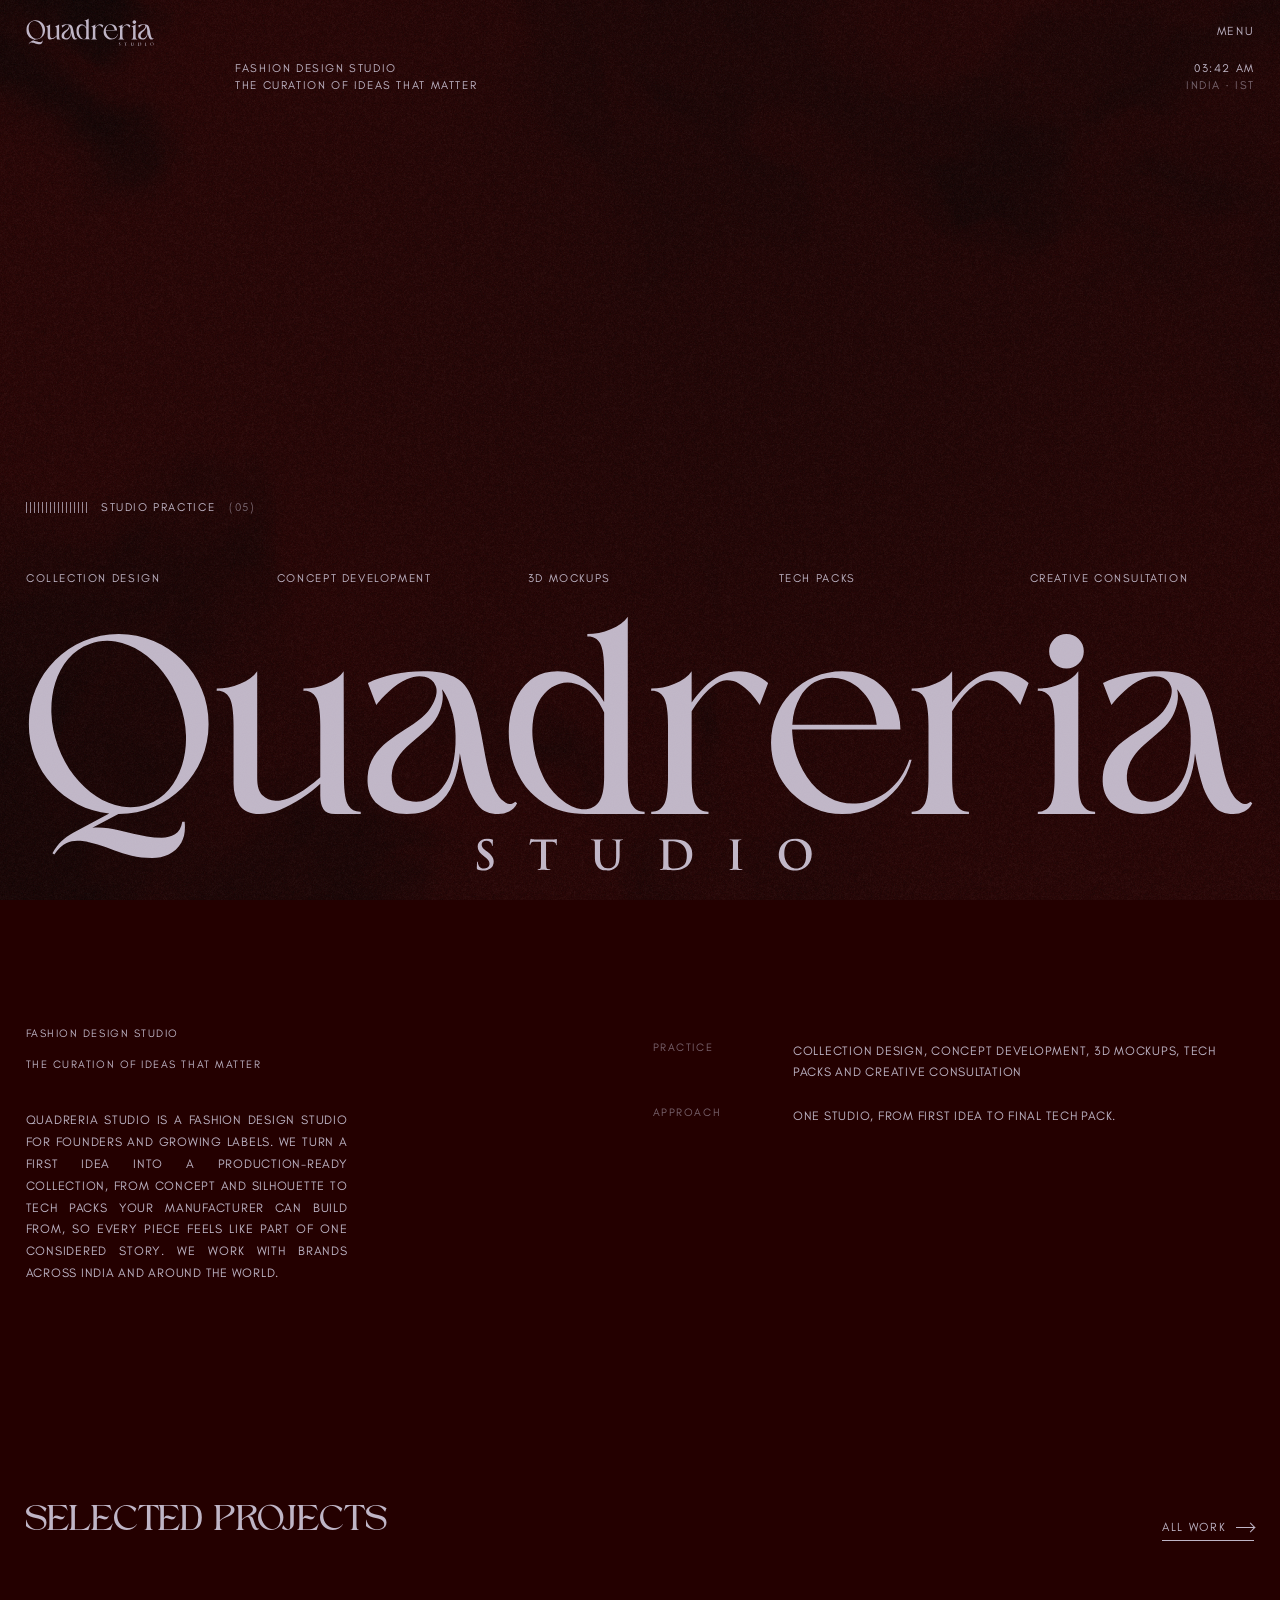
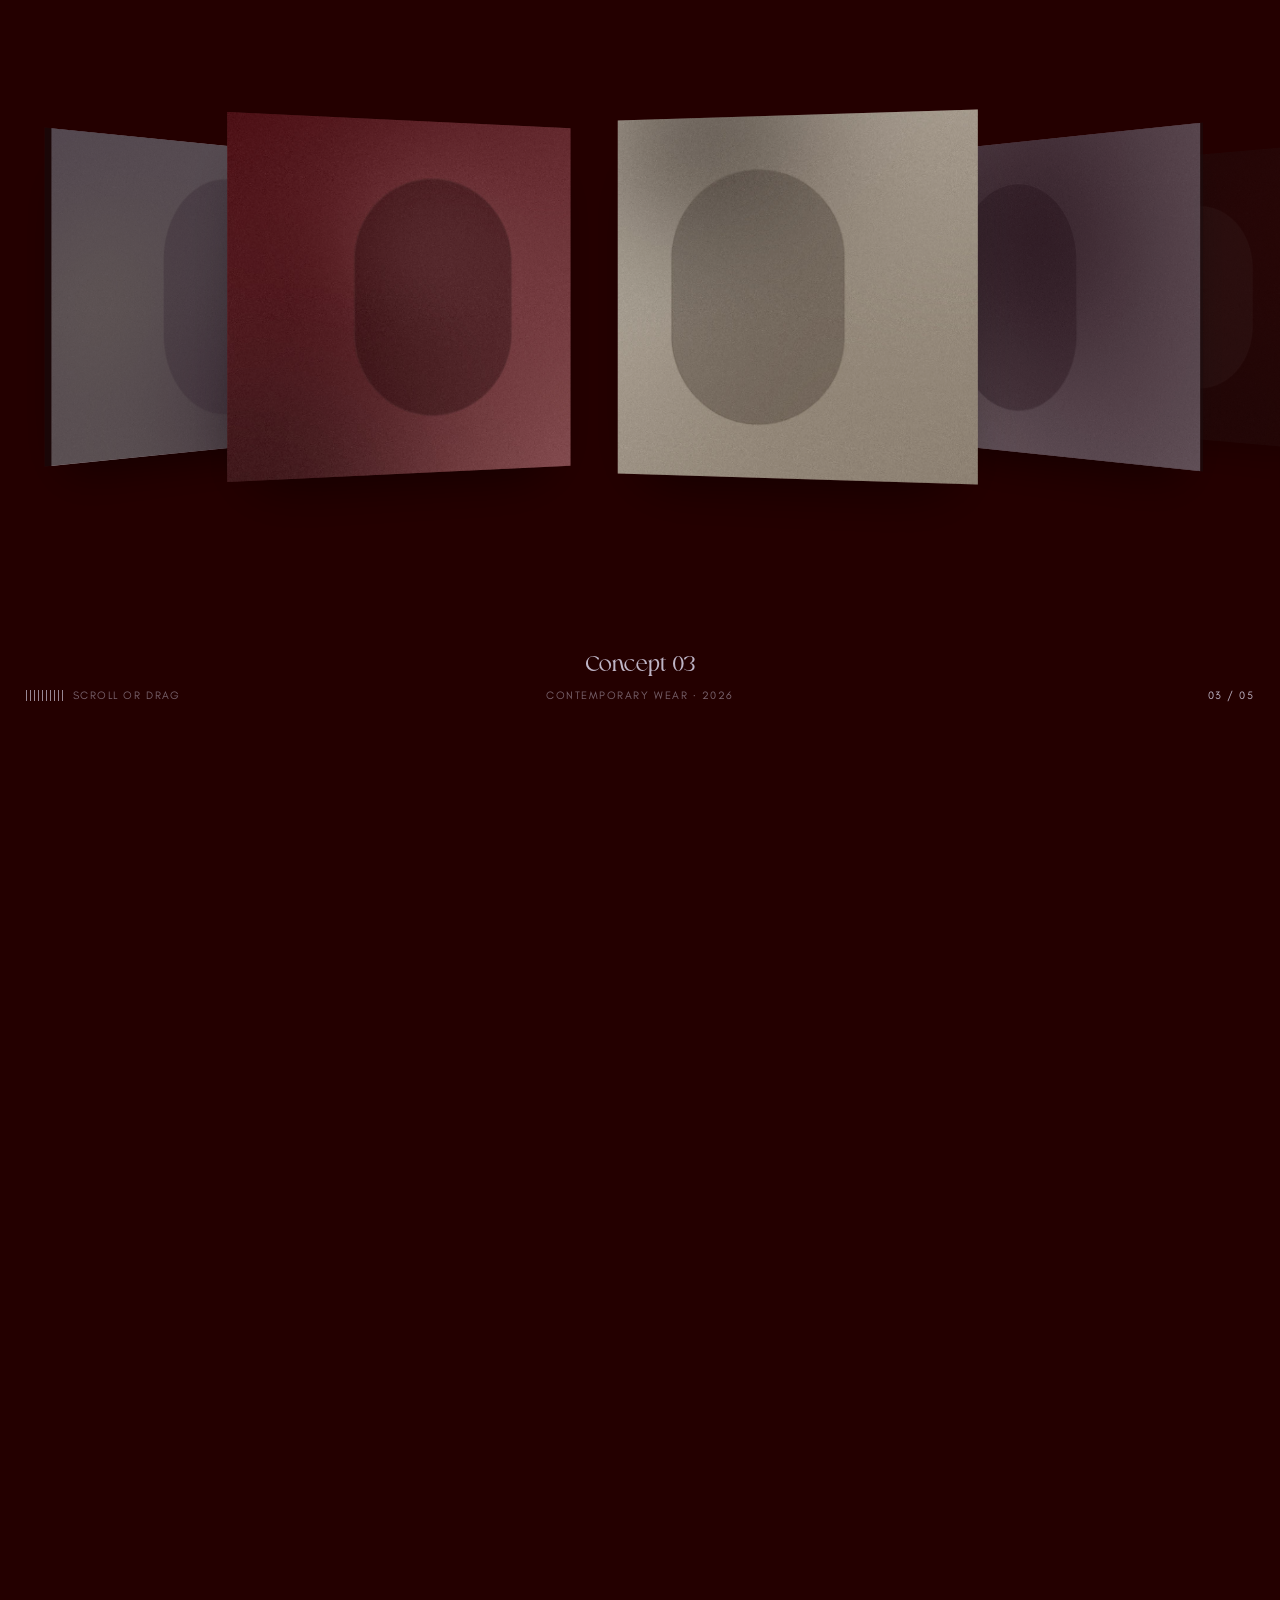
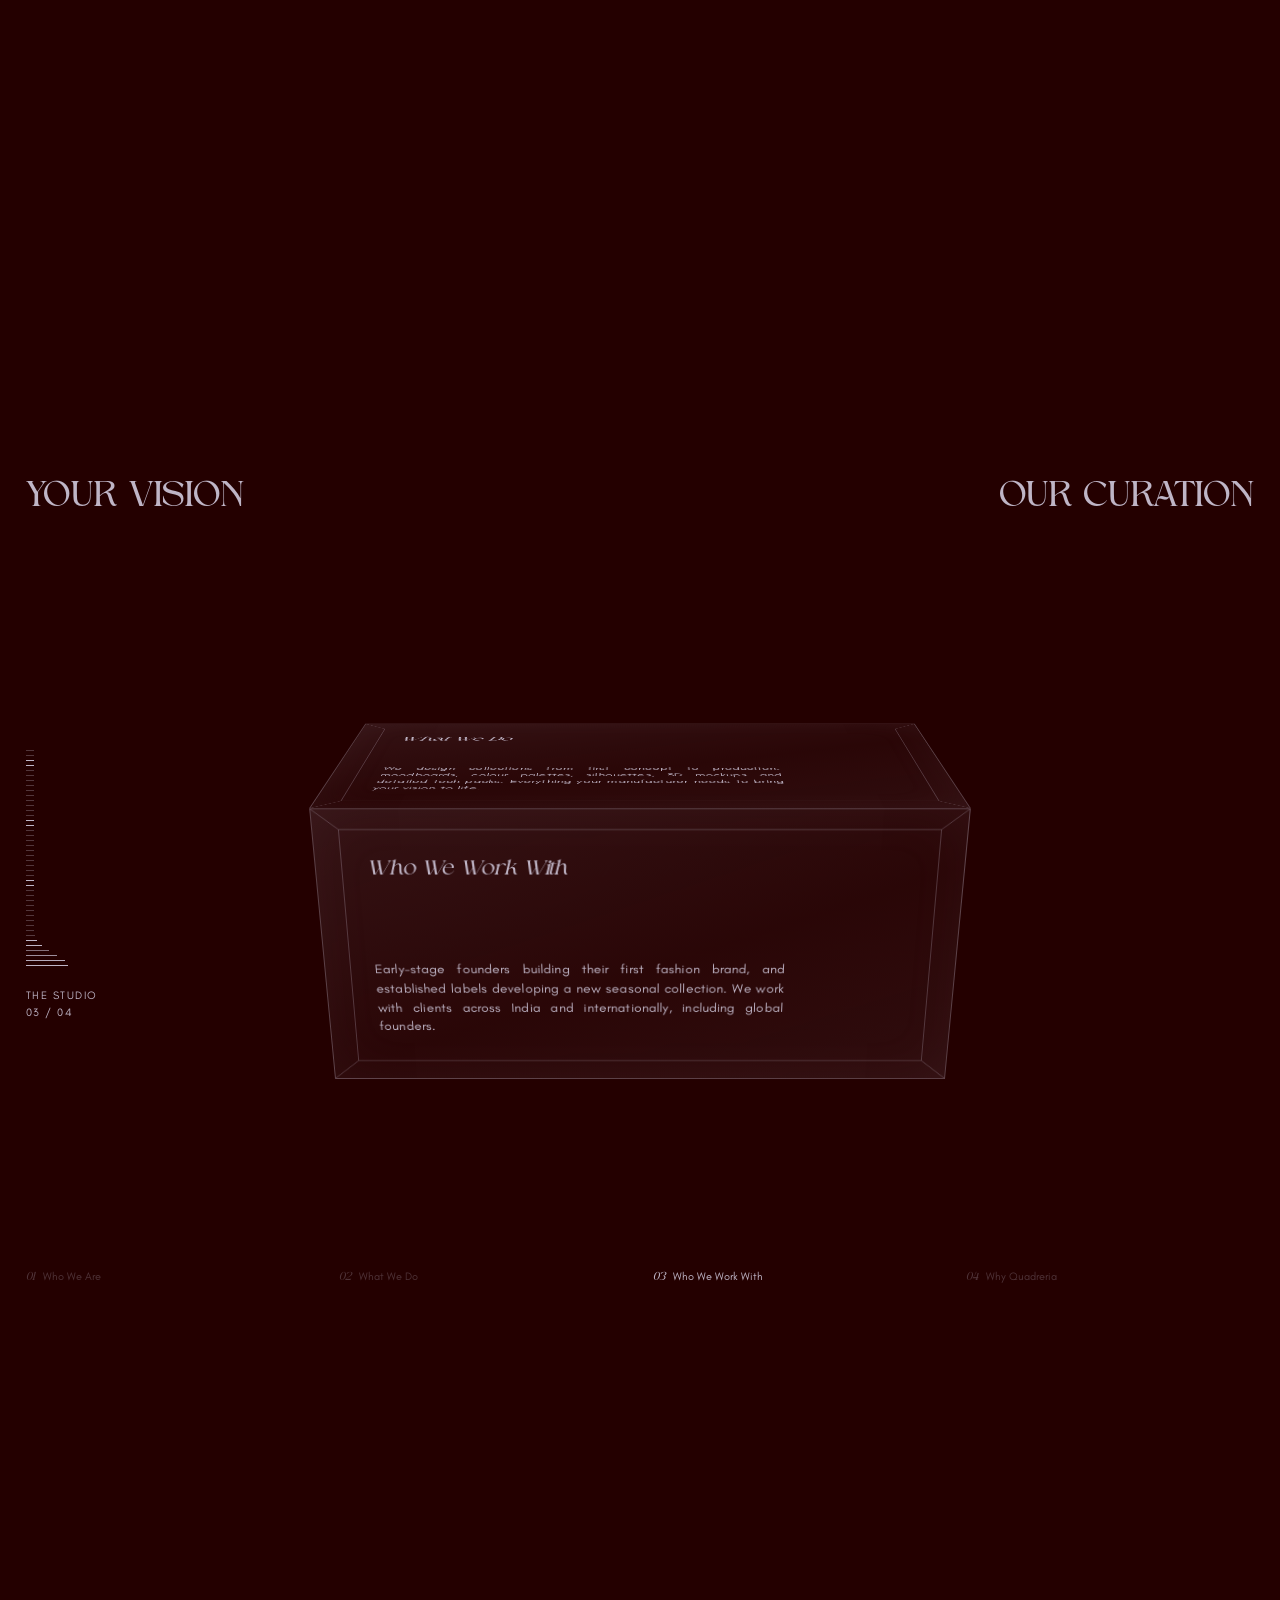
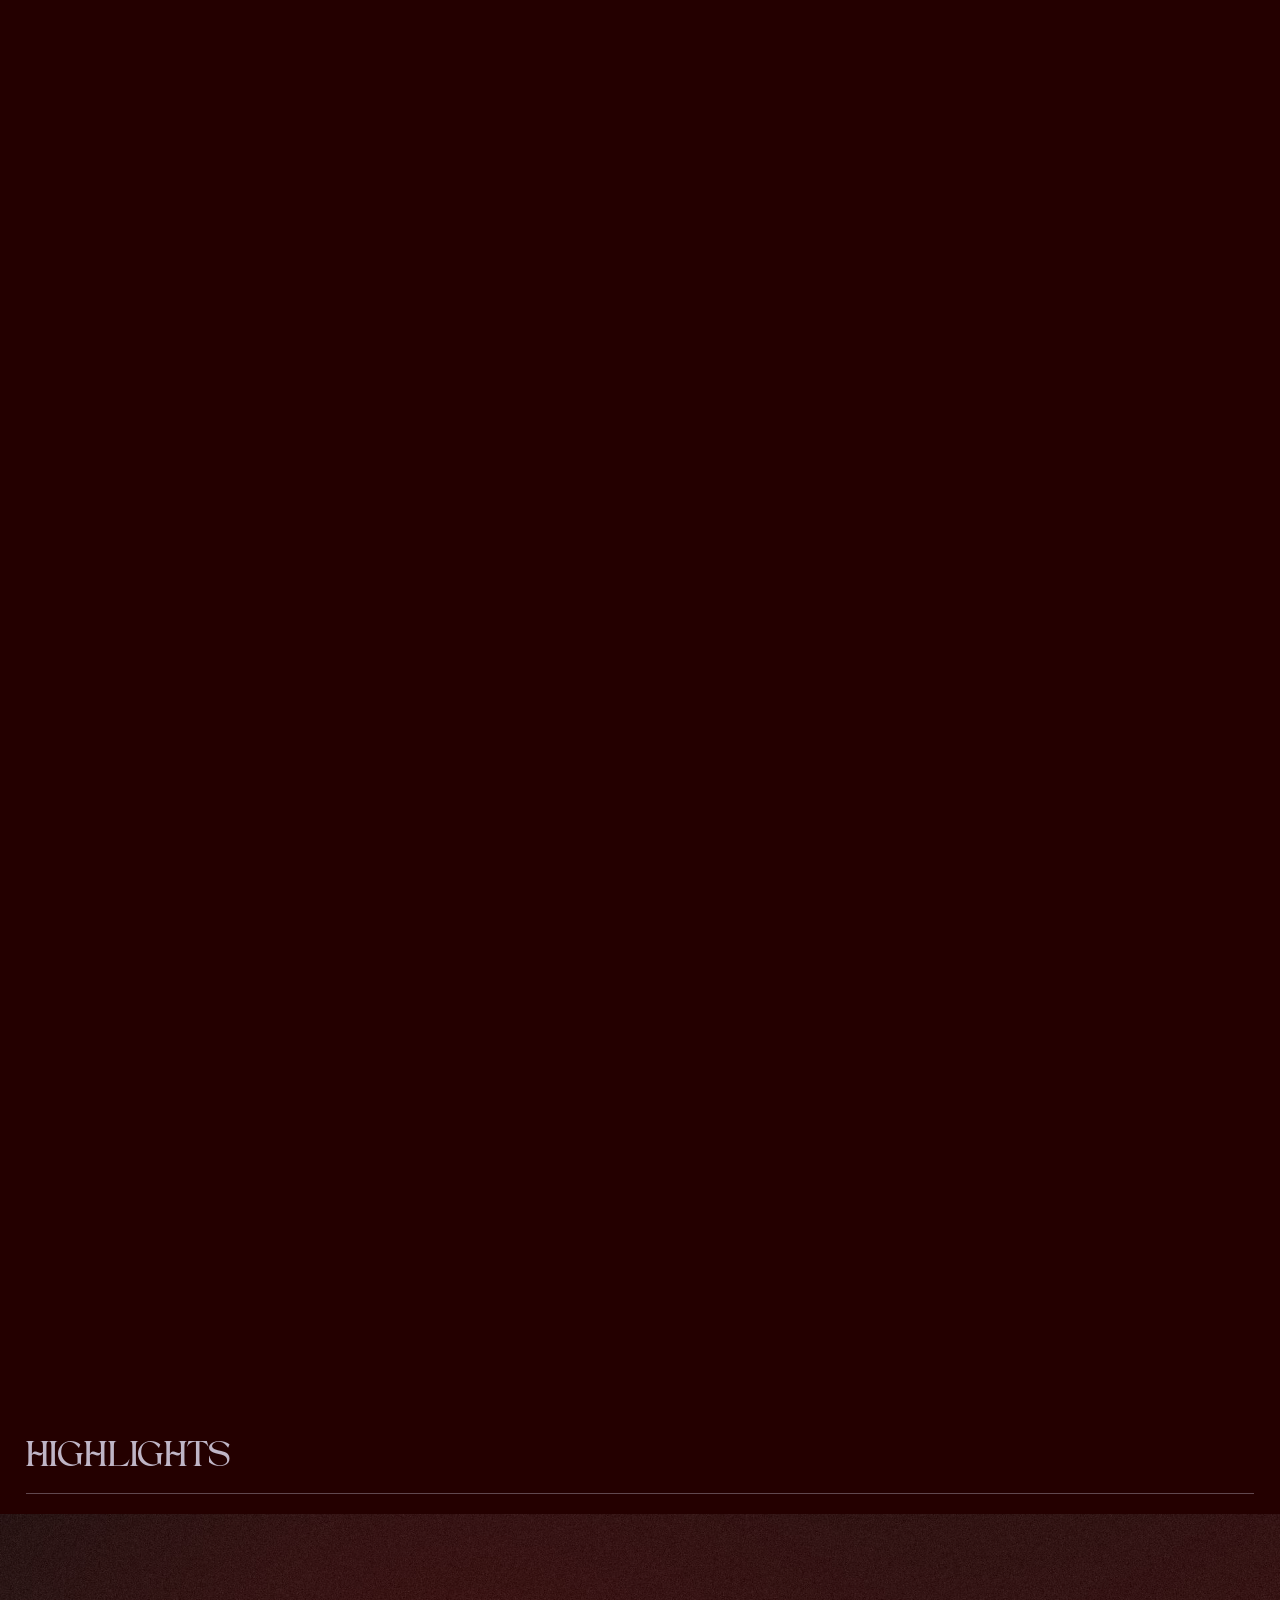
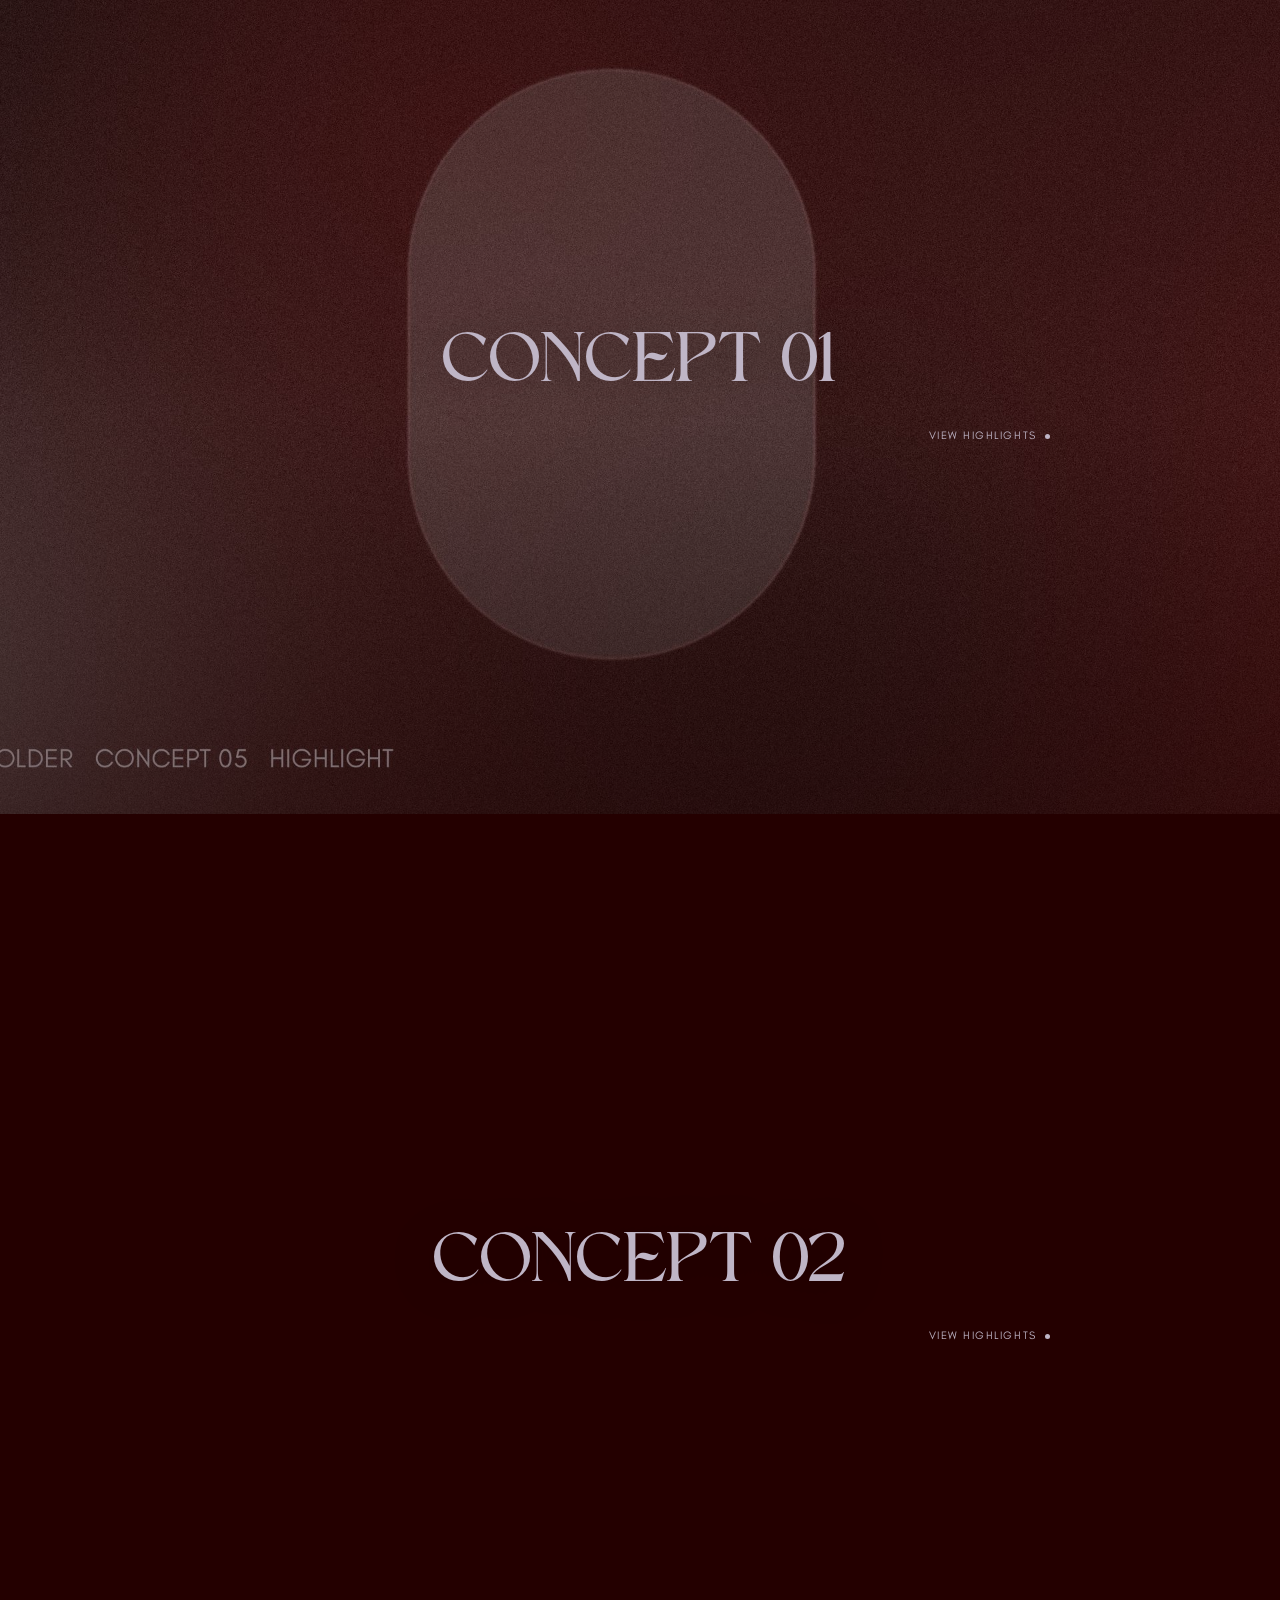
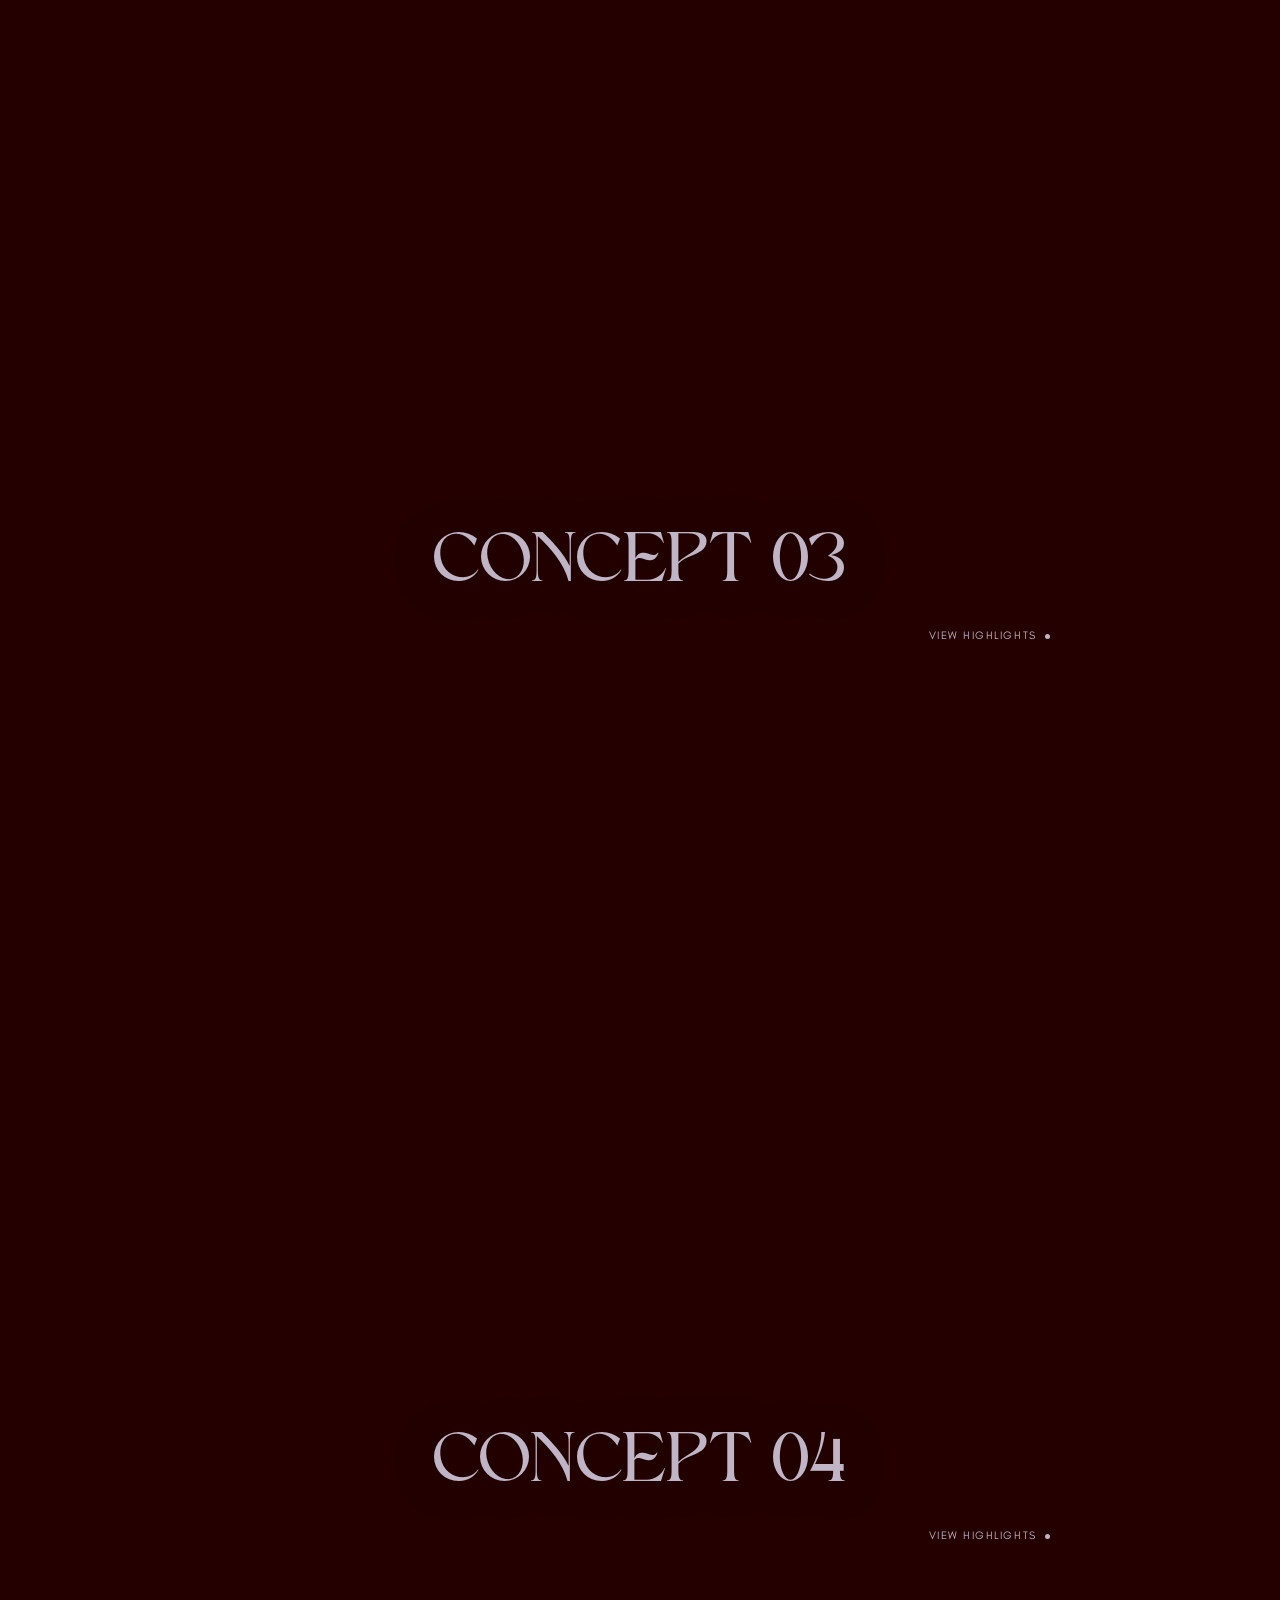
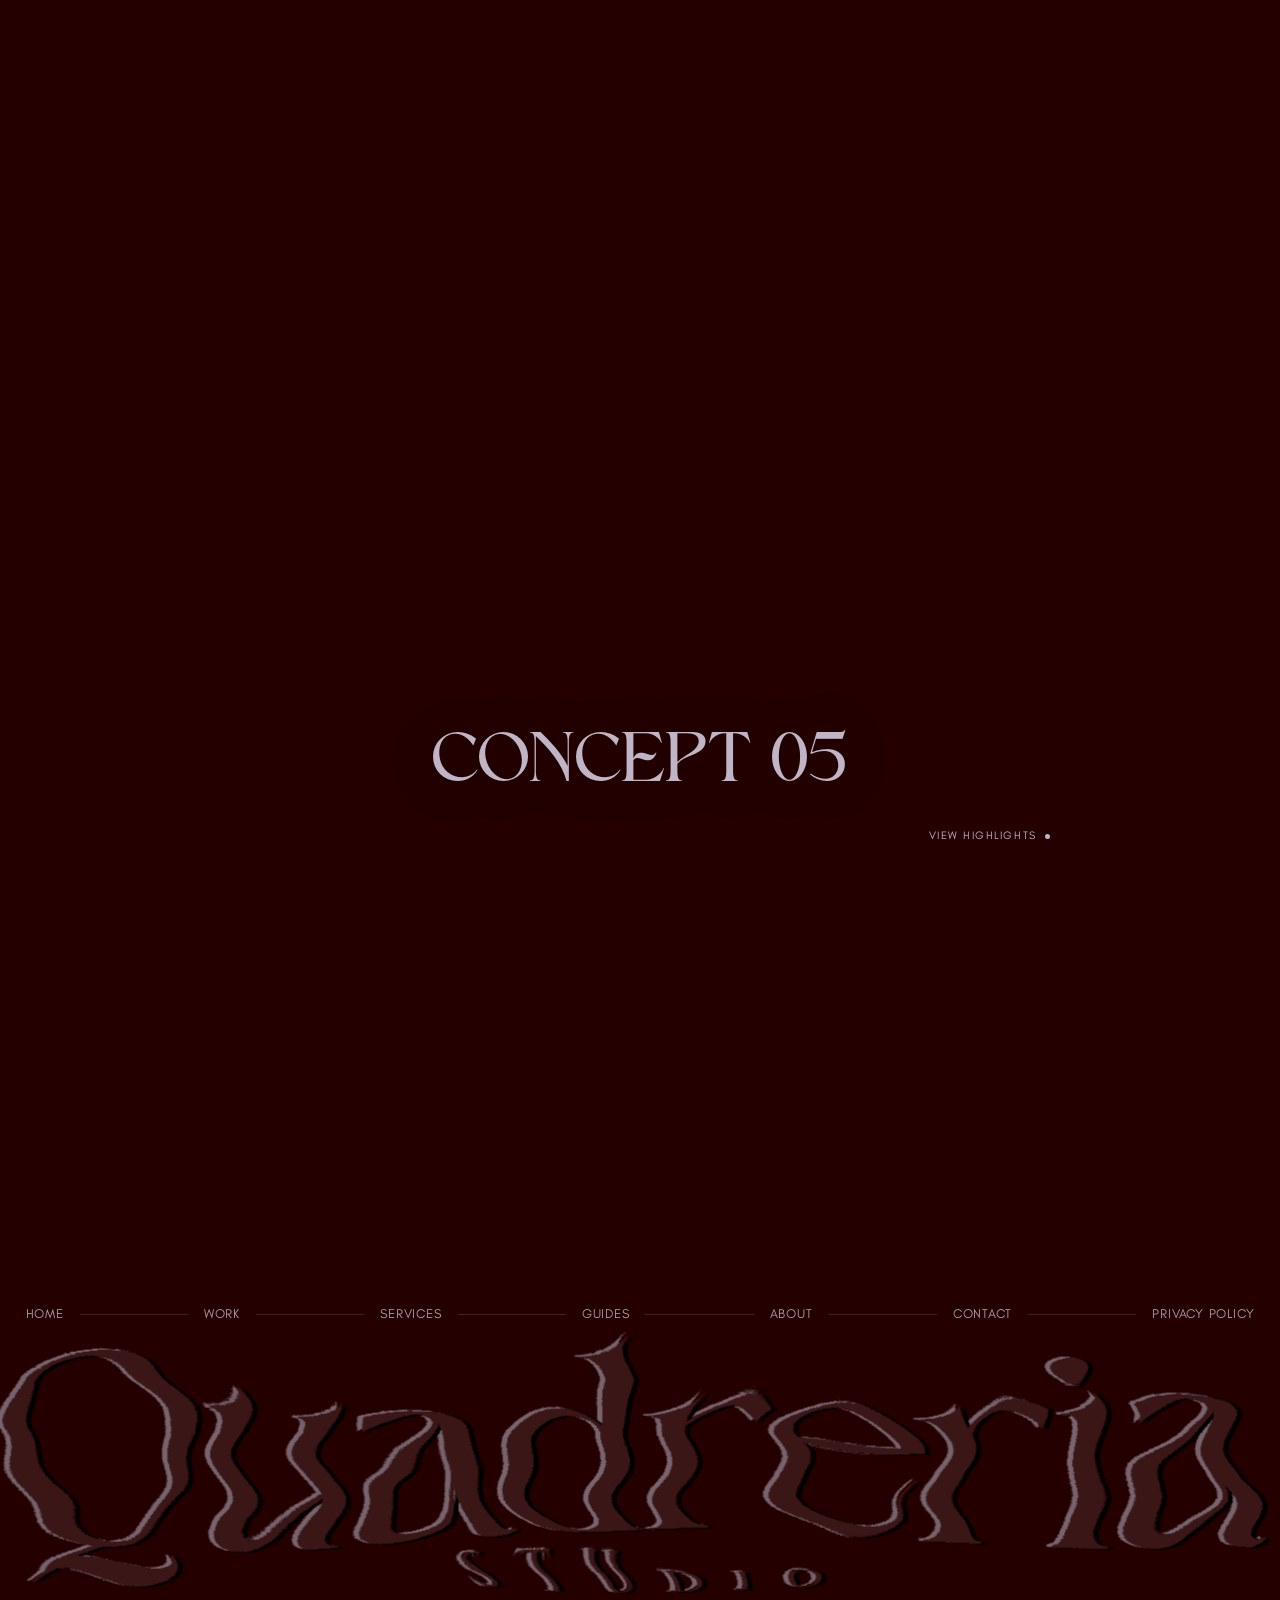
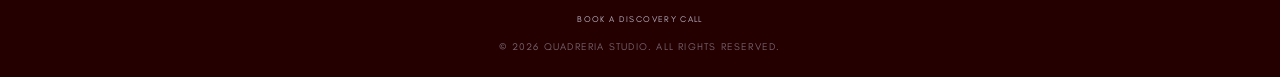
==== commit d518256d: "Add files via upload" ====
--- a/index.html
+++ b/index.html
@@ -12,7 +12,7 @@
 <meta property="og:title" content="Quadreria Studio — Fashion Design Studio">
 <meta property="og:description" content="Quadreria Studio is a fashion design studio for founders and growing labels. We turn a first idea into a production-ready collection, from concept and silhouette to tech packs.">
 <meta property="og:url" content="https://quadreria.studio/">
-<meta property="og:image" content="https://quadreria.studio/assets/images/projects/project-01/highlight.jpg">
+<meta property="og:image" content="https://quadreria.studio/assets/images/projects/project-01/highlight.png">
 <meta name="twitter:card" content="summary_large_image">
 <link rel="icon" href="assets/brand/favicon.svg" type="image/svg+xml">
 <link rel="icon" href="assets/brand/favicon-64.png" type="image/png" sizes="64x64">
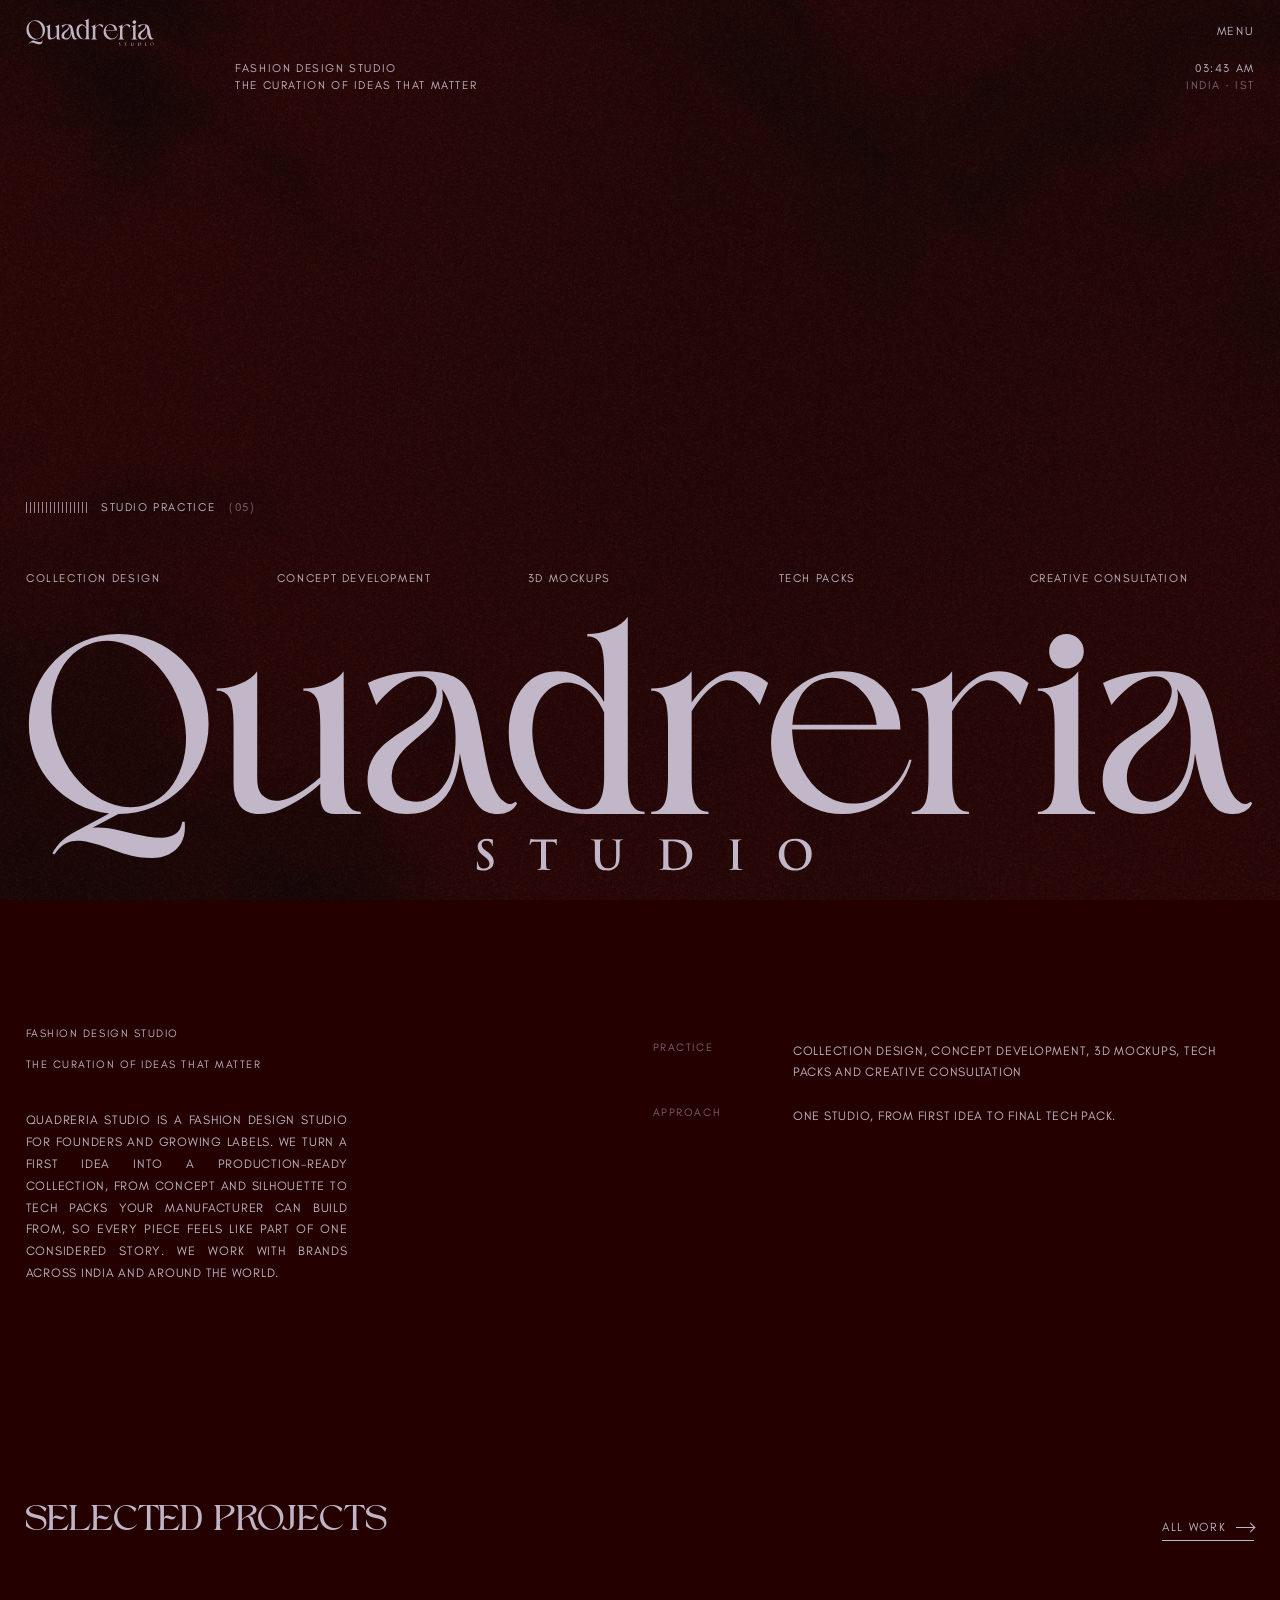
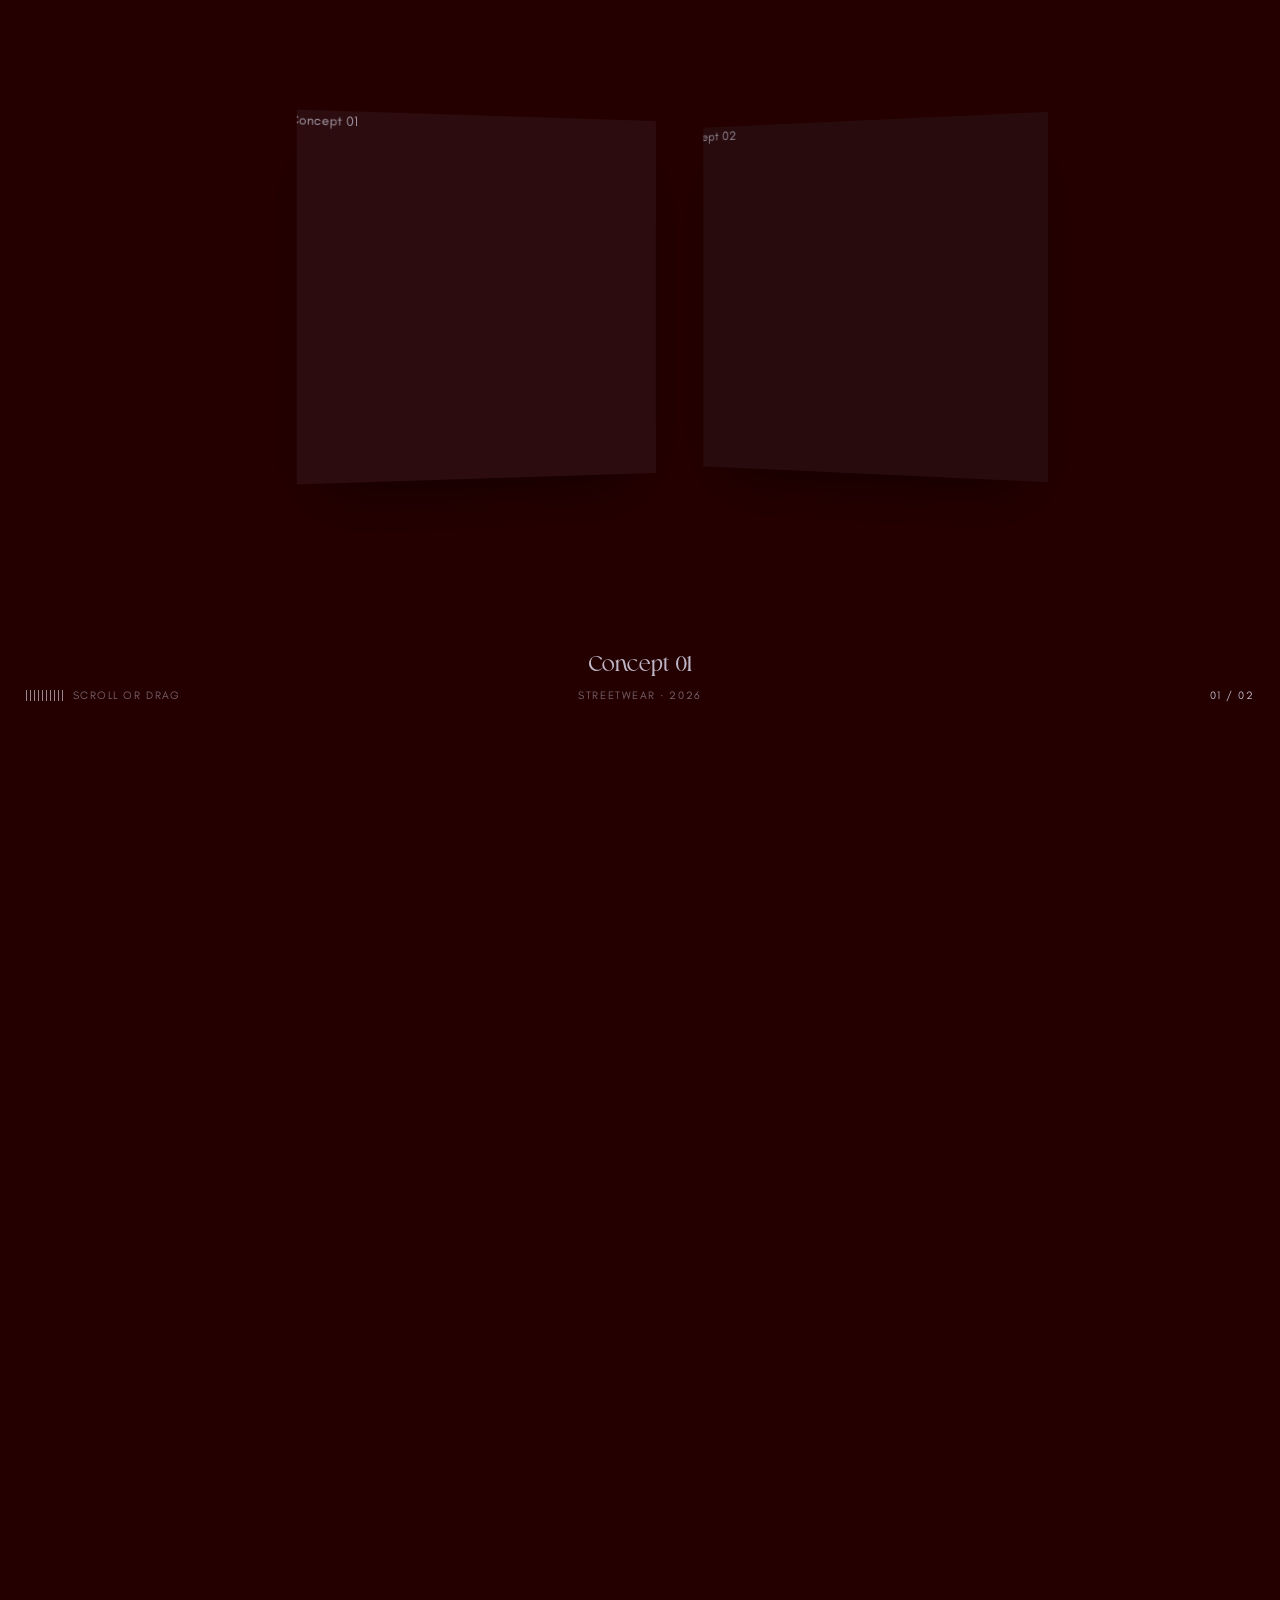
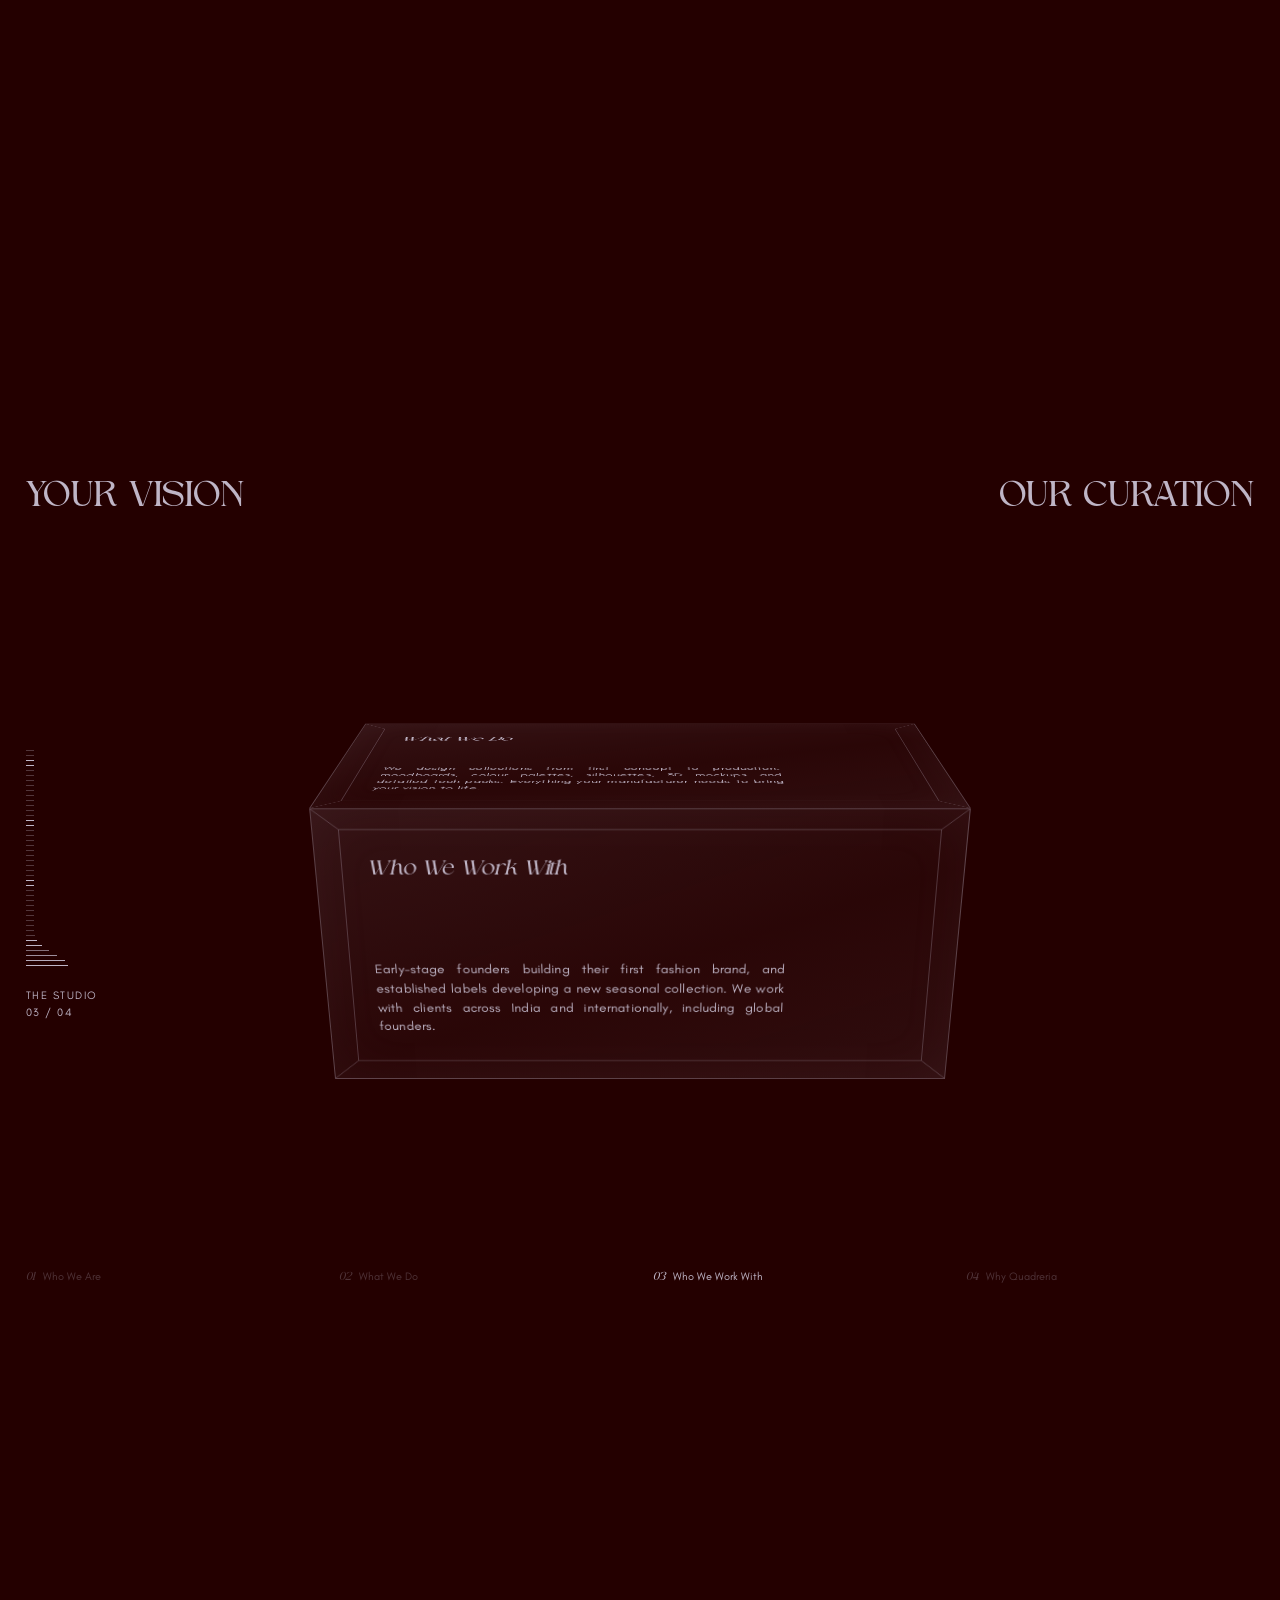
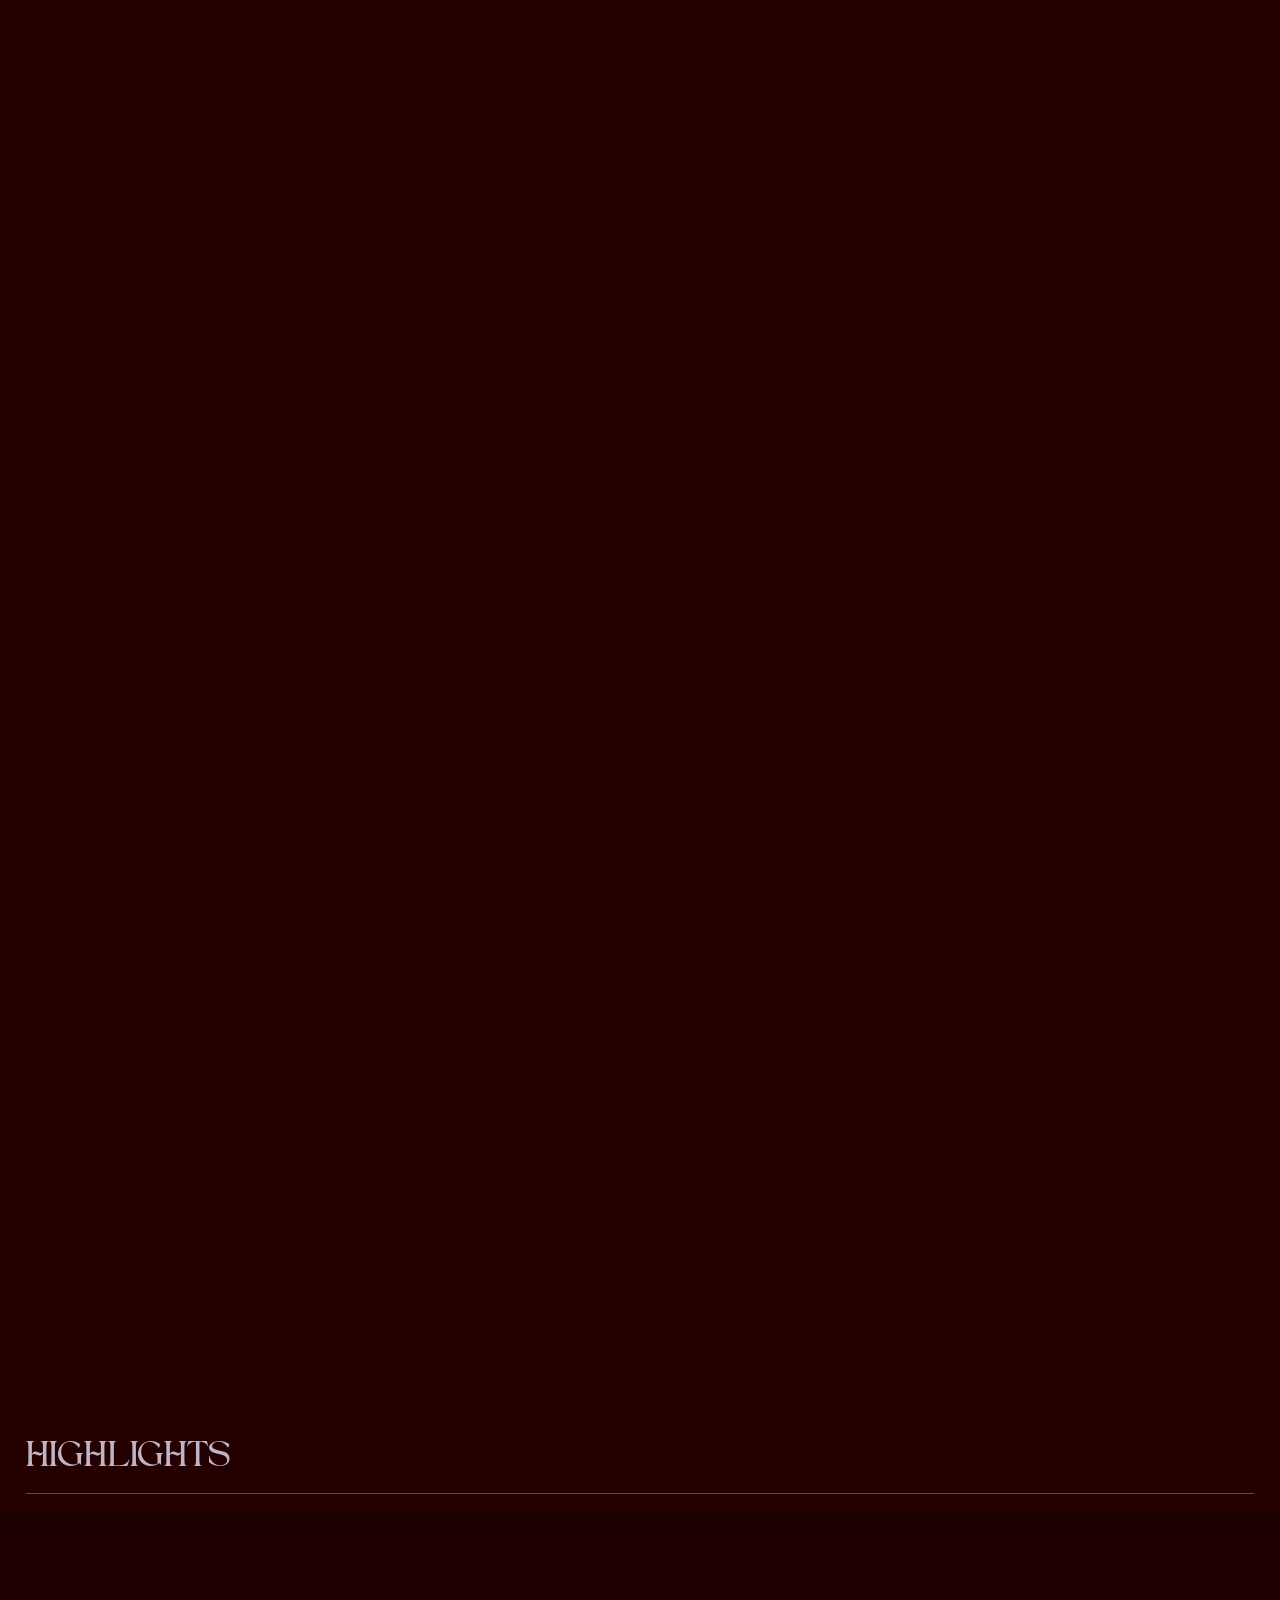
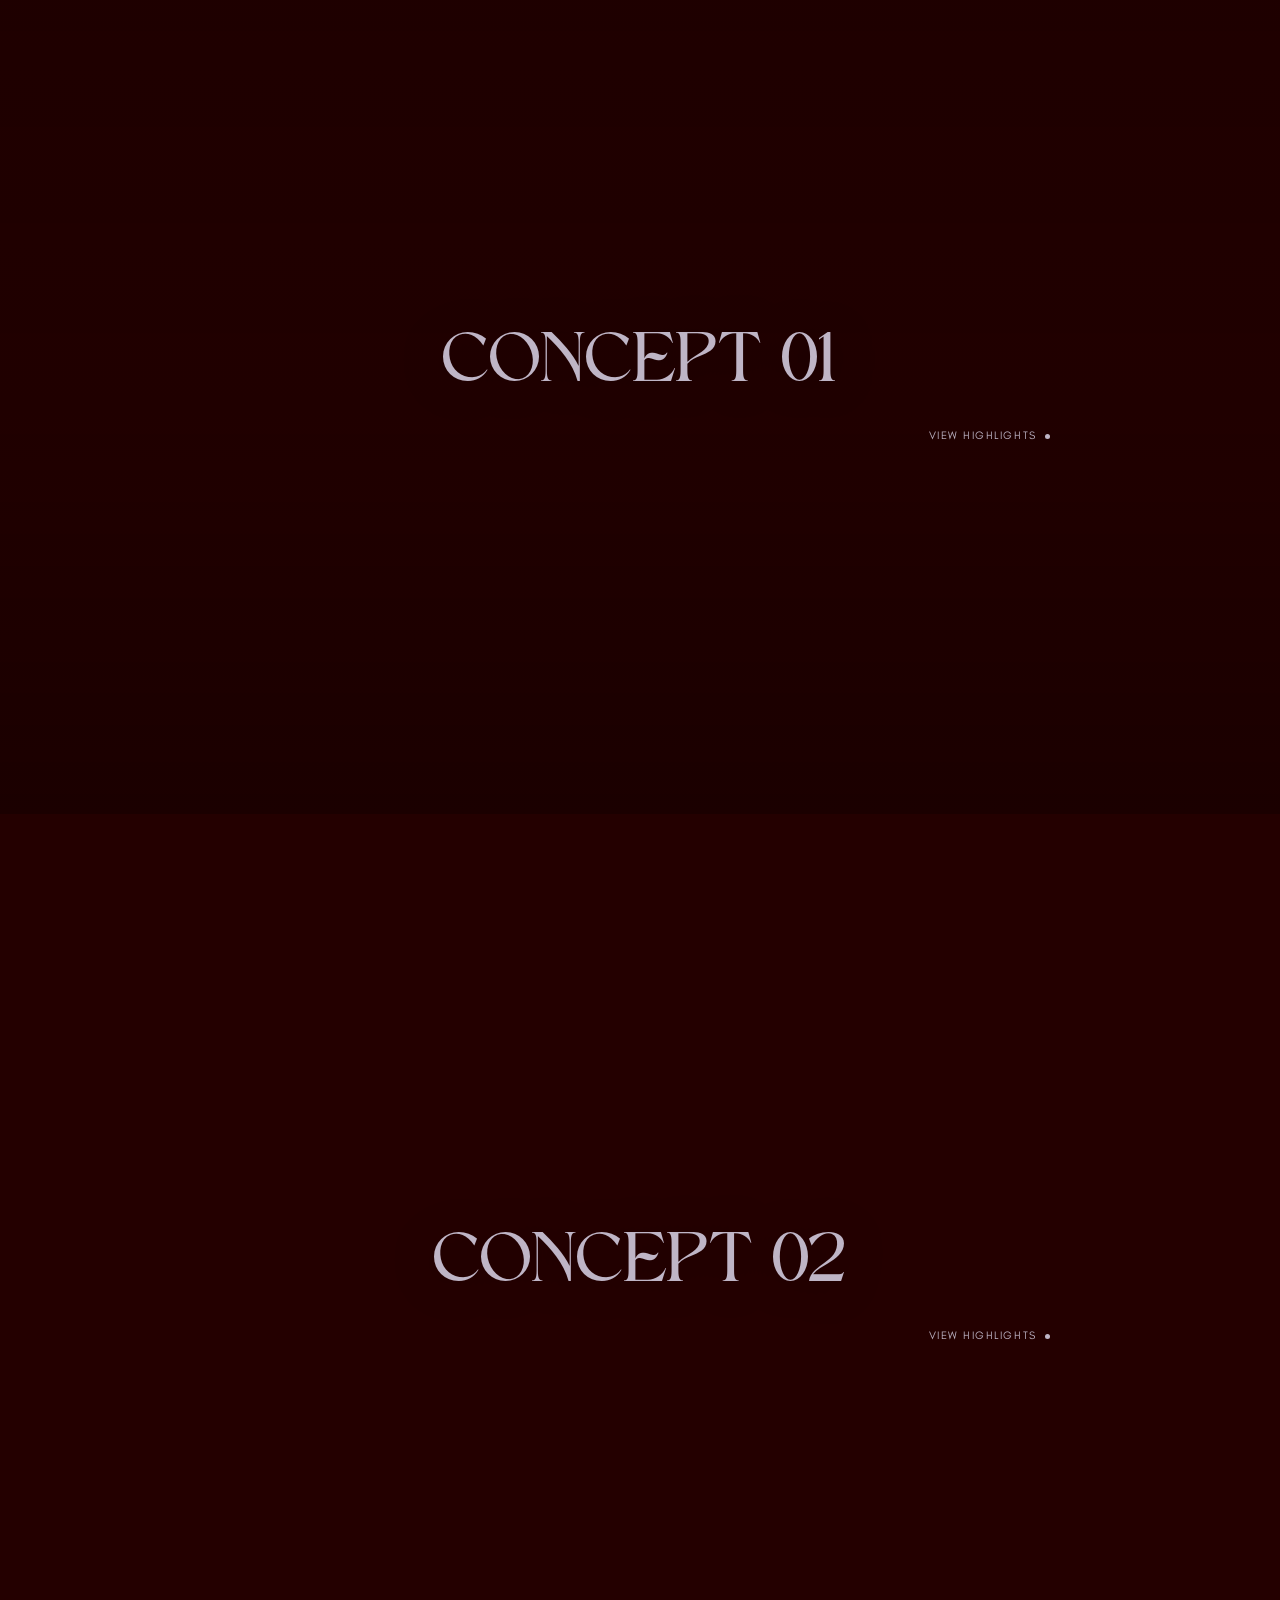
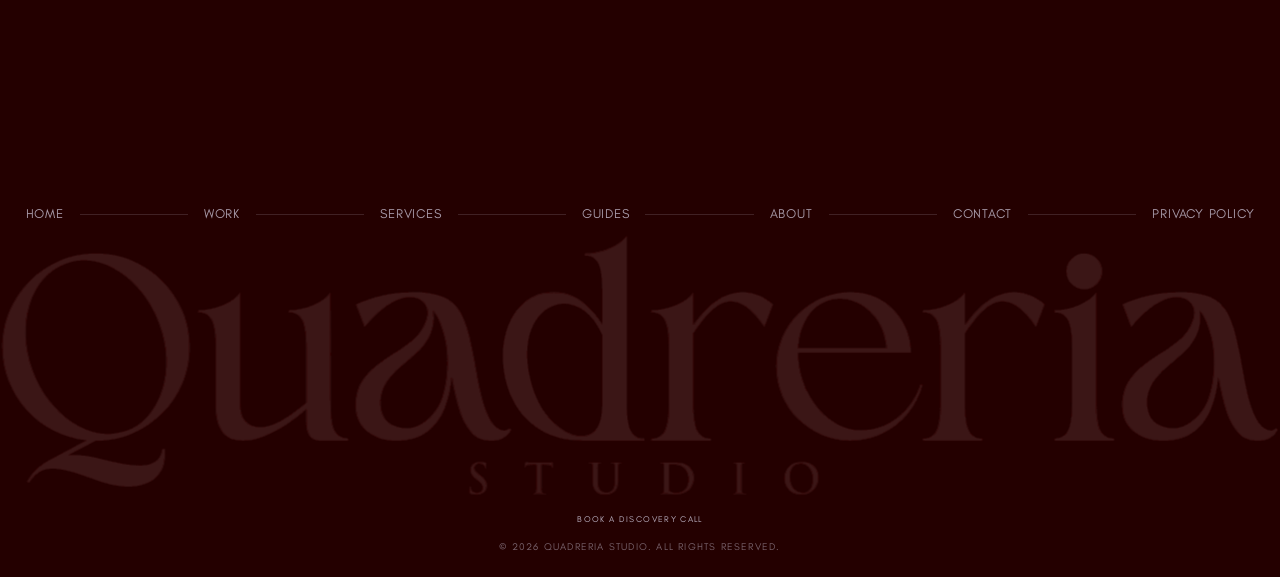
==== commit 28ffbd49: "editing html js and css for jpg files" ====
--- a/index.html
+++ b/index.html
@@ -12,7 +12,7 @@
 <meta property="og:title" content="Quadreria Studio — Fashion Design Studio">
 <meta property="og:description" content="Quadreria Studio is a fashion design studio for founders and growing labels. We turn a first idea into a production-ready collection, from concept and silhouette to tech packs.">
 <meta property="og:url" content="https://quadreria.studio/">
-<meta property="og:image" content="https://quadreria.studio/assets/images/projects/project-01/highlight.png">
+<meta property="og:image" content="https://quadreria.studio/assets/images/projects/project-01/highlight.jpg">
 <meta name="twitter:card" content="summary_large_image">
 <link rel="icon" href="assets/brand/favicon.svg" type="image/svg+xml">
 <link rel="icon" href="assets/brand/favicon-64.png" type="image/png" sizes="64x64">
@@ -52,7 +52,7 @@
     <div class="menu__caption label"><span class="menu__num-now">01 / 05</span><span class="menu__name-now">Work</span></div>
   </div>
   <div class="menu__foot label">
-    <a href="mailto:hello@quadreria.studio">hello@quadreria.studio</a>
+    <a class="nocase" href="mailto:hello@quadreria.studio">hello@quadreria.studio</a>
     <a href="https://www.instagram.com/quadreria.studio/" target="_blank" rel="noopener">(IG) quadreria.studio</a>
     <a href="https://topmate.io/ayushisingla/2372223?utm_source=public_profile&utm_campaign=ayushisingla" data-booking>Book a Discovery Call</a>
     <span>Local time (IST) <span data-clock></span></span>
--- a/assets/css/style.css
+++ b/assets/css/style.css
@@ -279,7 +279,7 @@
 .viewer__info dt{color:var(--dim)}
 .viewer__info dd{margin:0}
 .viewer__fig{flex:none;height:min(66vh,820px);margin:0;position:relative;overflow:hidden;background:rgba(191,181,198,.06)}
-.viewer__fig img{height:100%;width:auto;max-width:none;will-change:transform,filter}
+.viewer__fig img,.viewer__fig video{display:block;height:100%;width:auto;max-width:none;will-change:transform,filter}
 .viewer__next{flex:none;width:clamp(240px,24vw,340px);display:flex;flex-direction:column;gap:14px;align-items:flex-start;cursor:pointer}
 .viewer__next .thumb{width:100%;aspect-ratio:1;overflow:hidden}
 .viewer__next .thumb img{width:100%;height:100%;object-fit:cover;transition:transform 1s var(--ease-out)}
